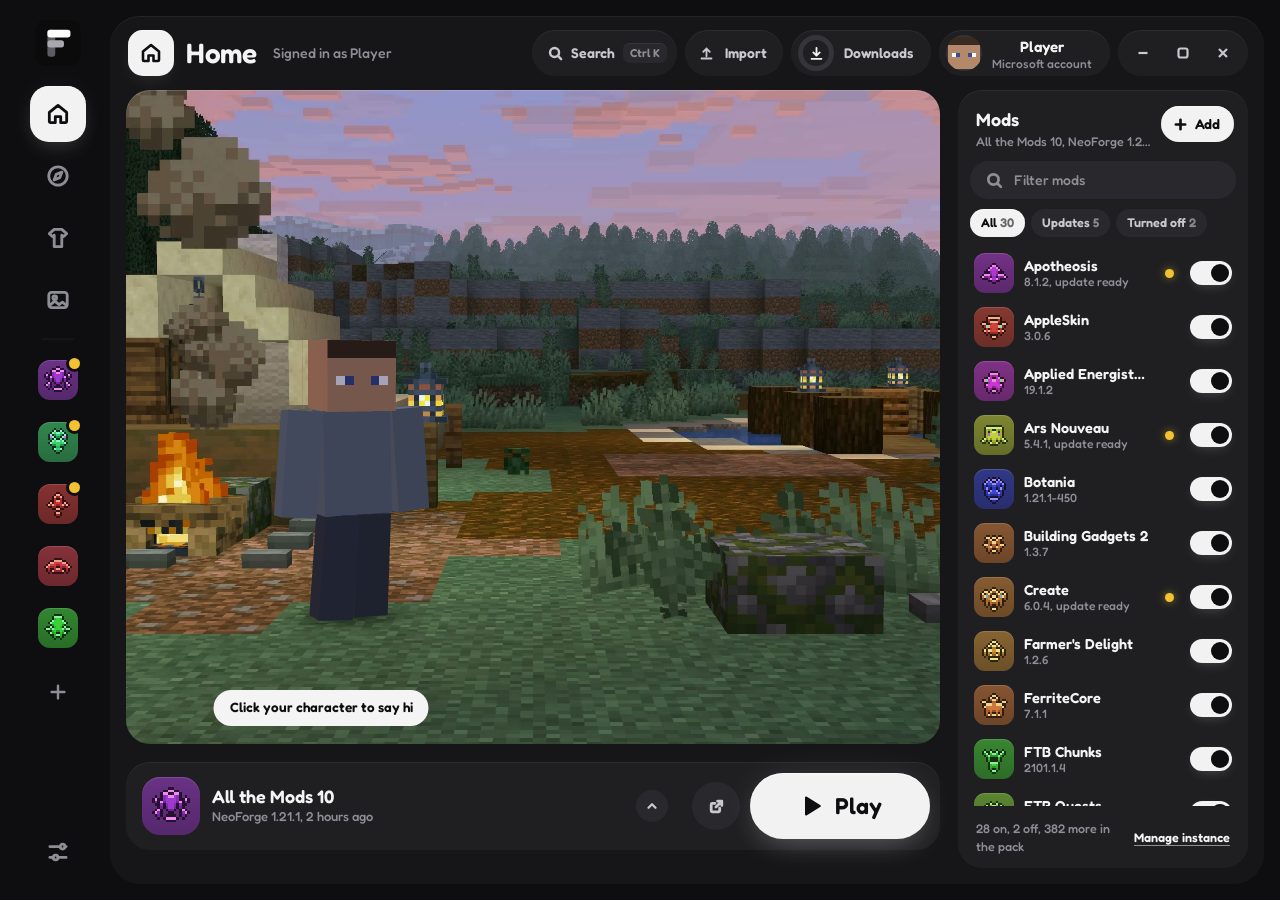
==== demo/index.html @ 52f656db "Five Launcher website Co-Authored-By: Claude Opus 5.5 <noreply@anthropic.com>" ====
<!doctype html>
<html lang="en">
  <head>
    <meta charset="UTF-8" />
    <meta name="viewport" content="width=device-width, initial-scale=1.0" />
    <meta name="color-scheme" content="dark light" />
    <title>Five Launcher</title>
    <script type="module" crossorigin src="./assets/index-BzkLYsOn.js"></script>
    <link rel="stylesheet" crossorigin href="./assets/index-BGK6ERuw.css">
  </head>
  <body data-tab="home">
    <div id="root"></div>
  </body>
</html>
---- demo/assets/index-BGK6ERuw.css ----
@font-face{font-family:Fredoka Variable;font-style:normal;font-display:swap;font-weight:300 700;font-stretch:75% 125%;src:url(./fredoka-hebrew-wdth-normal-bvCbeAMu.woff2)format("woff2-variations");unicode-range:U+307-308,U+590-5FF,U+200C-2010,U+20AA,U+25CC,U+FB1D-FB4F}@font-face{font-family:Fredoka Variable;font-style:normal;font-display:swap;font-weight:300 700;font-stretch:75% 125%;src:url(./fredoka-latin-ext-wdth-normal-DlxUVdql.woff2)format("woff2-variations");unicode-range:U+100-2BA,U+2BD-2C5,U+2C7-2CC,U+2CE-2D7,U+2DD-2FF,U+304,U+308,U+329,U+1D00-1DBF,U+1E00-1E9F,U+1EF2-1EFF,U+2020,U+20A0-20AB,U+20AD-20C0,U+2113,U+2C60-2C7F,U+A720-A7FF}@font-face{font-family:Fredoka Variable;font-style:normal;font-display:swap;font-weight:300 700;font-stretch:75% 125%;src:url(./fredoka-latin-wdth-normal-tvVNXCOf.woff2)format("woff2-variations");unicode-range:U+??,U+131,U+152-153,U+2BB-2BC,U+2C6,U+2DA,U+2DC,U+304,U+308,U+329,U+2000-206F,U+20AC,U+2122,U+2191,U+2193,U+2212,U+2215,U+FEFF,U+FFFD}:root{--bg:#e6eaf5;--surface:#fff;--surface-2:#eff2fa;--surface-3:#e2e7f4;--ink:#1d1a3b;--ink-2:#4d4970;--ink-3:#827fa3;--line:#dce1ef;--lip:#c9d0e6;--on-ink:#fff;--go:#2dbe4e;--go-lip:#1e8e39;--go-hi:#3dd05f;--c-mod:#3d6bff;--c-mod-lip:#2547c4;--c-pack:#8b4cf6;--c-pack-lip:#6229c9;--c-rp:#ff8a1c;--c-rp-lip:#c96400;--c-sh:#ff4f8b;--c-sh-lip:#c92a63;--c-disc:#ffc21a;--c-disc-lip:#d29a00;--c-skin:#12b5a0;--c-skin-lip:#0b8676;--c-shot:#16a9e6;--c-shot-lip:#0b7dae;--c-set:#5b5f82;--c-set-lip:#3e4163;--coral:#ff5a4e;--sun:#ffd84d;--danger:#e5383b;--warn:#b57a00;--accent:var(--go);--modrinth:#12a150;--curse:#e8572a;--tile-l:87%;--tile-s:85%;--spring:cubic-bezier(.34,1.9,.5,1);--quick:.22s;--r-xl:32px;--r-l:26px;--r-m:18px;--r-s:12px;--rail:84px;--gut:16px;--body:var(--bg)}:root[data-theme=dusk]{--bg:#15162b;--surface:#232542;--surface-2:#2d3053;--surface-3:#363a62;--ink:#f4f3ff;--ink-2:#c5c3e3;--ink-3:#8f8db5;--line:#353961;--lip:#0c0d1e;--on-ink:#15162b;--go:#34c957;--go-lip:#178a35;--c-mod:#5b83ff;--c-pack:#9d66ff;--c-rp:#ff9935;--c-sh:#f69;--c-disc:#ffc93a;--c-skin:#1dc4ae;--c-shot:#2bb5ee;--c-set:#7277a3;--c-set-lip:#33365a;--sun:#ffd84d;--warn:#ffc93a;--modrinth:#3ddc84;--curse:#ff8a5c;--tile-l:30%;--tile-s:55%}*{box-sizing:border-box}html,body{height:100%;margin:0}body{background:var(--bg);color:var(--ink);-webkit-font-smoothing:antialiased;font-variation-settings:"wdth" 100;font:500 14.5px/1.45 Fredoka Variable,Fredoka,system-ui,sans-serif;overflow:hidden}button,select,input{font:inherit;color:inherit}button{cursor:pointer;background:0 0;border:0;padding:0}:focus-visible{outline:3px solid var(--c-mod);outline-offset:3px}img.px,canvas.px{image-rendering:pixelated}svg{stroke-width:2.6px}[data-nav=home],#v-home{--tc:var(--go);--tcl:var(--go-lip);--on-tc:#fff}[data-nav=discover],#v-discover{--tc:var(--c-disc);--tcl:var(--c-disc-lip);--on-tc:#1d1a3b}[data-nav=mods],#v-mods,.t-mod{--tc:var(--c-mod);--tcl:var(--c-mod-lip);--on-tc:#fff}[data-nav=modpacks],#v-modpacks,.t-modpack{--tc:var(--c-pack);--tcl:var(--c-pack-lip);--on-tc:#fff}[data-nav=resourcepacks],#v-resourcepacks,.t-resourcepack{--tc:var(--c-rp);--tcl:var(--c-rp-lip);--on-tc:#fff}.t-shader{--tc:var(--c-sh);--tcl:var(--c-sh-lip);--on-tc:#fff}[data-nav=skins],#v-skins{--tc:var(--c-skin);--tcl:var(--c-skin-lip);--on-tc:#fff}[data-nav=screenshots],#v-screenshots{--tc:var(--c-shot);--tcl:var(--c-shot-lip);--on-tc:#fff}[data-nav=settings],#v-settings{--tc:var(--c-set);--tcl:var(--c-set-lip);--on-tc:#fff}#world{background:#8fc6ee;width:100vw;height:100vh;display:block;position:fixed;inset:0}body:not([data-tab=home]) #world{visibility:hidden}#veil{display:none}.ui{pointer-events:none;position:fixed;inset:0}.ui>*{pointer-events:auto}.rail{left:var(--gut);top:var(--gut);bottom:calc(var(--gut) + 5px);width:var(--rail);z-index:5;border-radius:34px;flex-direction:column;align-items:center;gap:8px;padding:16px 0;display:flex;position:fixed}.logo{background:var(--surface-2);border-radius:16px;width:46px;height:46px;margin:0 0 12px;padding:6px}.nav{width:58px;height:58px;color:var(--tcl);transition:transform var(--quick) var(--spring),background .15s,color .15s,box-shadow .15s;border-radius:22px;place-items:center;display:grid;position:relative}.nav svg{stroke-width:2.6px;width:26px;height:26px}.nav:hover{background:color-mix(in srgb,var(--tc) 18%,var(--surface));color:var(--tcl);transform:translateY(-3px)scale(1.04)}.nav[aria-current=page]:hover{transform:translateY(-2px)}.nav .tip{transform-origin:0;white-space:nowrap;background:var(--ink);color:var(--on-ink);opacity:0;pointer-events:none;transition:transform var(--quick) var(--spring),opacity .12s;border-radius:999px;padding:7px 14px;font-size:14px;font-weight:600;position:absolute;top:50%;left:70px;transform:translate(-8px,-50%)scale(.9)}.nav:hover .tip,.nav:focus-visible .tip{opacity:1;transform:translateY(-50%)scale(1)}.rail .spacer{flex:1}.nav .dot{background:var(--coral);border:3px solid var(--surface);border-radius:50%;width:13px;height:13px;position:absolute;top:7px;right:7px}.nav[aria-current=page] .dot{border-color:var(--tc)}.top{top:var(--gut);right:var(--gut);z-index:6;align-items:center;gap:10px;display:flex;position:fixed}.pill{height:50px;transition:transform var(--quick) var(--spring);border-radius:999px;align-items:center;gap:10px;padding:0 18px 0 7px;display:flex}button.pill:hover{transform:translateY(-2px)}.acct canvas{background:var(--surface-3);border-radius:50%;width:36px;height:36px}.acct b{font-size:15px;font-weight:600}.acct small{color:var(--ink-3);font-size:12px;font-weight:500;line-height:1.1;display:block}.ring{background:conic-gradient(var(--go) calc(var(--p,0)*1turn),var(--surface-3) 0);border-radius:50%;place-items:center;width:36px;height:36px;display:grid;position:relative}.ring:before{content:"";background:var(--surface);border-radius:50%;position:absolute;inset:5px}.ring svg{width:17px;height:17px;color:var(--go-lip);position:relative}:root[data-theme=dusk] .ring svg{color:var(--go)}.dlbtn .lbl{color:var(--ink-2);white-space:nowrap;text-overflow:ellipsis;max-width:240px;font-size:14px;font-weight:600;overflow:hidden}.dlbtn.busy .ring svg{color:#fff;animation:bob .7s var(--spring) infinite alternate}@keyframes bob{to{transform:translateY(3px)}}.winctl{gap:4px;padding:0 7px}.winctl button{width:36px;height:36px;color:var(--ink-2);transition:transform var(--quick) var(--spring),background .15s;border-radius:50%;place-items:center;display:grid}.winctl button:last-child:hover{background:var(--coral);color:#fff}.winctl svg{stroke-width:2.2px;width:14px;height:14px}.pop{top:80px;right:var(--gut);border-radius:var(--r-l);z-index:20;background:var(--surface);width:380px;box-shadow:var(--hl);border:2px solid var(--line);padding:16px;display:none;position:fixed}.pop.open{animation:popin .26s var(--spring);display:block}@keyframes popin{0%{opacity:0;transform:translateY(-8px)scale(.96)}}.pop h4{margin:0 6px 10px;font-size:17px;font-weight:600}.dlrow{border-radius:16px;grid-template-columns:44px 1fr auto;align-items:center;gap:10px;padding:9px 6px;display:grid}.dlrow .tile{width:44px;height:44px}.dlrow .bar{background:var(--surface-3);border-radius:99px;grid-column:2/4;height:8px;overflow:hidden}.dlrow .bar i{height:100%;width:calc(var(--p)*100%);background:var(--go);border-radius:99px;display:block}.dlrow .n{font-size:14.5px;font-weight:600}.dlrow .s{color:var(--ink-3);font-size:12.5px}.empty{text-align:center;color:var(--ink-3);padding:24px 10px;font-size:14px}.view{pointer-events:none;display:none;position:fixed;inset:0}.view.on{display:block}.view>*{pointer-events:auto}.homecol{top:calc(var(--gut) + 78px);flex-direction:column;gap:10px;width:306px;display:flex;position:absolute}.homecol.l{left:calc(var(--gut) + var(--rail) + 18px)}.homecol.r{right:var(--gut);width:320px}.colhead{color:var(--ink);justify-content:space-between;align-items:center;font-size:18px;font-weight:600;display:flex}.colhead a{color:var(--go-lip);cursor:pointer;background:color-mix(in srgb,var(--go) 16%,var(--surface));transition:transform var(--quick) var(--spring);border-radius:999px;padding:5px 12px;font-size:13px;font-weight:600}:root[data-theme=dusk] .colhead a{color:var(--go)}.colhead a:hover{transform:translateY(-2px)}.panel .colhead{margin:0 10px 10px}.recent{text-align:left;width:100%;transition:background .15s,transform var(--quick) var(--spring);border-radius:20px;grid-template-columns:48px 1fr 40px;align-items:center;gap:12px;padding:8px;display:grid}.recent:hover{background:var(--surface-2);transform:translate(3px)}.recent:active{transform:scale(.98)}.recent .t{white-space:nowrap;text-overflow:ellipsis;font-size:15px;font-weight:600;line-height:1.2;overflow:hidden}.recent .m{color:var(--ink-3);white-space:nowrap;text-overflow:ellipsis;font-size:12.5px;font-weight:500;display:block;overflow:hidden}.recent .go{background:var(--surface-2);width:40px;height:40px;color:var(--go-lip);transition:transform var(--quick) var(--spring),background .15s,color .15s;border-radius:50%;place-items:center;display:grid}:root[data-theme=dusk] .recent .go{color:var(--go)}.recent:hover .go{background:var(--go);color:#fff;transform:scale(1.12)}:root .recent:hover .go,:root .recent.cur .go{color:#fff}.recent .go svg{width:15px;height:15px;margin-left:2px}.recent.cur{background:color-mix(in srgb,var(--go) 14%,var(--surface))}.recent.cur .go{background:var(--go);color:#fff;box-shadow:var(--hl)}.tile{background:hsl(var(--h,200) var(--tile-s) var(--tile-l));border-radius:16px;flex:none;place-items:center;width:48px;height:48px;display:grid;overflow:hidden}.tile img{width:64%;height:64%}.news{cursor:pointer;text-align:left;width:100%;transition:background .15s,transform var(--quick) var(--spring);border-radius:22px;padding:8px;display:block;overflow:hidden}.news canvas{border-radius:16px;width:100%;height:92px;display:block}.news .b{padding:8px 6px 2px}.news .k{color:var(--ink-3);align-items:center;gap:6px;font-size:12px;font-weight:600;display:flex}.news .k:before{content:"";background:var(--nk,var(--go));border-radius:50%;width:10px;height:10px}.news .t{margin:3px 0;font-size:15.5px;font-weight:600;line-height:1.25}.news .d{color:var(--ink-2);font-size:13px;line-height:1.4}.playbar{left:50%;bottom:calc(var(--gut) + 5px);width:min(800px,calc(100vw - 2*var(--rail) - 120px));border-radius:999px;align-items:center;gap:14px;height:96px;padding:12px 12px 12px 14px;display:flex;position:absolute;transform:translate(-50%)}.picker{text-align:left;min-width:0;transition:background .15s,transform var(--quick) var(--spring);border-radius:999px;flex:1;align-items:center;gap:12px;padding:6px 16px 6px 6px;display:flex}.picker:active{transform:scale(.98)}.picker .t{white-space:nowrap;text-overflow:ellipsis;font-size:18px;font-weight:600;line-height:1.2;overflow:hidden}.picker .m{color:var(--ink-3);white-space:nowrap;text-overflow:ellipsis;font-size:13px;font-weight:500;overflow:hidden}.picker .chev{color:var(--ink-2);background:var(--surface-2);border-radius:50%;flex:none;place-items:center;width:32px;height:32px;margin-left:auto;display:grid}.picker .chev svg{width:14px;height:14px}.picker[aria-expanded=true] .chev{background:var(--ink);color:var(--on-ink)}.vsep{background:var(--line);border-radius:2px;width:3px;height:44px}.stat{min-width:78px;padding:0 6px}.stat b{font-size:20px;font-weight:600;line-height:1.1;display:block}.stat span{color:var(--ink-3);font-size:12.5px;font-weight:500}.play{background:var(--go);color:#fff;min-width:210px;height:72px;box-shadow:var(--hl);transition:transform var(--quick) var(--spring),box-shadow .1s,background .15s;border-radius:999px;justify-content:center;align-items:center;gap:12px;margin-bottom:6px;padding:0 30px;font-size:24px;font-weight:600;display:flex}.play svg{width:24px;height:24px}.play.launching{background:var(--sun);color:#1d1a3b;box-shadow:var(--hl);font-size:18px}.play.launching svg{animation:1s linear infinite spinp}@keyframes spinp{to{transform:rotate(360deg)}}.ipop{border-radius:var(--r-l);background:var(--surface);width:min(540px,90vw);box-shadow:var(--hl);border:2px solid var(--line);max-height:60vh;padding:10px;display:none;position:absolute;bottom:130px;left:50%;overflow:auto;transform:translate(-50%)}.ipop.open{animation:popup .26s var(--spring);display:block}@keyframes popup{0%{opacity:0;transform:translateY(10px)scale(.97)}}.hint{color:var(--on-ink);pointer-events:none;padding:8px 16px;font-size:13.5px;font-weight:600;position:absolute;bottom:134px;left:50%;transform:translate(-50%);background:var(--ink)!important;box-shadow:none!important;border-radius:999px!important}.hint:after{content:"";background:var(--ink);border-radius:2px;width:12px;height:12px;position:absolute;bottom:-6px;left:50%;transform:translate(-50%)rotate(45deg)}.sheet{left:calc(var(--gut) + var(--rail) + 18px);top:calc(var(--gut) + 74px);right:var(--gut);flex-direction:column;display:flex;position:absolute;bottom:0;overflow:hidden;box-shadow:none!important;background:0 0!important}.pagehead{left:calc(var(--gut) + var(--rail) + 20px);top:var(--gut);align-items:center;gap:14px;height:52px;display:flex;position:absolute}.pagehead .pic{background:var(--tc);width:52px;height:52px;color:var(--on-tc);box-shadow:var(--hl);animation:wob .5s var(--spring);border-radius:18px;place-items:center;display:grid}.pagehead .pic svg{stroke-width:2.6px;width:28px;height:28px}@keyframes wob{0%{transform:scale(.6)rotate(-12deg)}}.pagehead h1{letter-spacing:-.01em;margin:0;font-size:34px;font-weight:600;line-height:1}.pagehead .sub{color:var(--ink-2);background:var(--surface);border-radius:999px;padding:6px 14px;font-size:14px;font-weight:500}.sheet-top{background:var(--surface);border-radius:var(--r-l);box-shadow:var(--hl);flex-direction:column;gap:12px;margin-bottom:4px;padding:14px 16px;display:flex}.row{flex-wrap:wrap;align-items:center;gap:10px;display:flex}.search{background:var(--surface-2);border:3px solid #0000;border-radius:999px;flex:1;align-items:center;gap:9px;min-width:220px;max-width:440px;height:46px;padding:0 16px;transition:border-color .15s;display:flex}.search:focus-within{border-color:var(--tc)}.search svg{width:17px;height:17px;color:var(--ink-3);stroke-width:2.6px}.search input{background:0 0;border:0;outline:none;flex:1;font-size:15px;font-weight:500}.search input::placeholder{color:var(--ink-3)}.seg{background:var(--surface-2);border-radius:999px;gap:3px;padding:4px;display:inline-flex}.seg button{height:38px;color:var(--ink-2);white-space:nowrap;transition:transform var(--quick) var(--spring),background .15s,color .15s;border-radius:999px;padding:0 16px;font-size:14px;font-weight:600}.seg button:hover{color:var(--ink);transform:translateY(-1px)}.seg button:active{transform:scale(.94)}.seg button[aria-pressed=true]{background:var(--tc,var(--ink));color:var(--on-tc,#fff);box-shadow:var(--hl)}#dType button[data-v=all][aria-pressed=true],#themeSeg button[aria-pressed=true],#loaderSeg button[aria-pressed=true]{background:var(--ink);color:var(--on-ink);box-shadow:none}#dType button[data-v=mod]{--tc:var(--c-mod);--tcl:var(--c-mod-lip);--on-tc:#fff}#dType button[data-v=modpack]{--tc:var(--c-pack);--tcl:var(--c-pack-lip);--on-tc:#fff}#dType button[data-v=resourcepack]{--tc:var(--c-rp);--tcl:var(--c-rp-lip);--on-tc:#fff}#dType button[data-v=shader]{--tc:var(--c-sh);--tcl:var(--c-sh-lip);--on-tc:#fff}#dType button[data-v]:not([data-v=all]):before{content:"";background:var(--tc);vertical-align:0;border-radius:50%;width:10px;height:10px;margin-right:7px;display:inline-block}#dType button[aria-pressed=true]:before{background:currentColor!important}.sel{background:var(--surface-2);height:38px;transition:transform var(--quick) var(--spring);border-radius:999px;align-items:center;display:inline-flex;position:relative}.sel:hover{transform:translateY(-1px)}.sel span{color:var(--ink-3);padding-left:14px;font-size:12.5px;font-weight:500}.sel select{appearance:none;cursor:pointer;background:0 0;border:0;outline:none;height:100%;padding:0 32px 0 6px;font-size:14px;font-weight:600}.sel:after{content:"";border-right:2.5px solid var(--ink-2);border-bottom:2.5px solid var(--ink-2);pointer-events:none;width:6px;height:6px;position:absolute;top:13px;right:14px;transform:rotate(45deg)}.count{color:var(--ink-3);margin-left:auto;font-size:13px;font-weight:500}.scroll{scrollbar-width:thin;scrollbar-color:var(--lip) transparent;flex:1;padding:20px 4px 28px;overflow:auto}.sec{align-items:baseline;gap:10px;margin:6px 4px 14px;font-size:20px;font-weight:600;display:flex}.sec small{color:var(--ink-3);font-size:13.5px;font-weight:500}.grid{grid-template-columns:repeat(auto-fill,minmax(280px,1fr));gap:16px 14px;display:grid}.card{border-radius:var(--r-l);background:var(--surface);box-shadow:var(--hl);transition:transform var(--quick) var(--spring),box-shadow .15s;flex-direction:column;gap:11px;padding:16px;display:flex;position:relative}.card:hover{box-shadow:var(--hl);transform:translateY(-4px)}.card .hd{align-items:center;gap:12px;display:flex}.card .tile{border-radius:19px;width:58px;height:58px}.card .nm{font-size:17px;font-weight:600;line-height:1.2}.card .au{color:var(--ink-3);font-size:12.5px;font-weight:500}.card .ds{color:var(--ink-2);-webkit-line-clamp:2;-webkit-box-orient:vertical;min-height:39px;font-size:13.5px;line-height:1.45;display:-webkit-box;overflow:hidden}.tchip{background:var(--tc);color:var(--on-tc);white-space:nowrap;border-radius:999px;align-self:flex-start;margin-left:auto;padding:4px 10px;font-size:12px;font-weight:600}.tags{flex-wrap:wrap;gap:6px;display:flex}.tag{background:var(--surface-2);color:var(--ink-2);border-radius:999px;padding:3px 10px;font-size:12px;font-weight:500}.tag.src-m,.tag.src-c{align-items:center;gap:5px;display:inline-flex}.tag.src-m:before,.tag.src-c:before{content:"";background:var(--modrinth);border-radius:50%;width:8px;height:8px}.tag.src-c:before{background:var(--curse)}.card .ft{align-items:center;gap:10px;margin-top:auto;display:flex}.card .meta{color:var(--ink-3);gap:12px;font-size:12.5px;font-weight:500;display:flex}.meta i{align-items:center;gap:4px;font-style:normal;display:inline-flex}.meta svg{width:13px;height:13px}.ibtn{--tc0:var(--tc,var(--go));background:var(--tc,var(--go));min-width:108px;height:40px;color:var(--on-tc,#fff);box-shadow:var(--hl);transition:transform var(--quick) var(--spring),box-shadow .1s,background .15s;border-radius:999px;justify-content:center;align-items:center;gap:7px;margin-bottom:4px;margin-left:auto;padding:0 18px;font-size:14.5px;font-weight:600;display:inline-flex;position:relative;overflow:hidden}.ibtn svg{stroke-width:2.8px;width:15px;height:15px}.ibtn:hover{box-shadow:var(--hl);transform:translateY(-2px)scale(1.04)}.ibtn.busy{background:var(--surface-3);color:var(--ink);box-shadow:var(--hl)}.ibtn.busy:before{content:"";width:calc(var(--p,0)*100%);background:var(--tc,var(--go));transition:width .1s linear;position:absolute;top:0;bottom:0;left:0}.ibtn.busy span{font-variant-numeric:tabular-nums;position:relative}.ibtn.done{background:color-mix(in srgb,var(--tc,var(--go)) 15%,var(--surface));color:var(--tcl,var(--go-lip));box-shadow:none;cursor:default;animation:donepop .4s var(--spring);transform:none!important}:root[data-theme=dusk] .ibtn.done{color:var(--tc,var(--go))}@keyframes donepop{0%{transform:scale(.85)}60%{transform:scale(1.08)}to{transform:scale(1)}}.ibtn.ghost{background:var(--surface-2);color:var(--ink);box-shadow:var(--hl)}.ibtn.ghost:hover{background:var(--surface-3);box-shadow:var(--hl)}.featured{grid-template-columns:repeat(3,1fr);gap:16px;margin-bottom:28px;display:grid}.feat{border-radius:var(--r-xl);background:var(--tc);color:var(--on-tc);text-align:left;box-shadow:var(--hl);transition:transform var(--quick) var(--spring),box-shadow .15s;flex-direction:column;padding:10px 10px 16px;display:flex;position:relative;overflow:hidden}.feat:hover{box-shadow:var(--hl);transform:translateY(-4px)rotate(-.4deg)}.feat canvas{border-radius:22px;width:100%;height:124px;margin-bottom:12px;display:block}.feat>:not(canvas){z-index:1;margin-left:8px;margin-right:8px;position:relative}.feat .rank{background:var(--surface);color:var(--ink);border-radius:999px;margin:0;padding:5px 12px;font-size:12.5px;font-weight:600;position:absolute;top:20px;left:20px}.feat .nm{font-size:22px;font-weight:600;line-height:1.15}.feat .ds{opacity:.92;-webkit-line-clamp:2;-webkit-box-orient:vertical;margin-top:3px;font-size:13.5px;display:-webkit-box;overflow:hidden}.feat .ft{align-items:center;gap:10px;margin-top:12px;display:flex}:root .feat .ibtn.done{color:var(--on-tc);background:0 0;box-shadow:inset 0 0 0 2.5px}.feat .meta{opacity:.92;gap:12px;font-size:12.5px;font-weight:500;display:flex}.list{flex-direction:column;gap:10px;display:flex}.lrow{background:var(--surface);box-shadow:var(--hl);transition:transform var(--quick) var(--spring);border-radius:24px;grid-template-columns:48px minmax(0,1.6fr) minmax(0,1fr) 130px 160px 60px;align-items:center;gap:14px;padding:10px 16px 10px 10px;display:grid}.lrow:hover{transform:translate(4px)}.lrow .nm{font-size:15.5px;font-weight:600}.lrow .au{color:var(--ink-3);font-size:12.5px;font-weight:500}.lrow .v{color:var(--ink-2);font-size:13px;font-weight:600}.lrow .ibtn{min-width:0;height:36px;padding:0 16px;font-size:13.5px}.lrow.off .nm,.lrow.off .tile{opacity:.45}.upd{color:#1d1a3b;background:var(--sun);border-radius:999px;justify-self:start;padding:4px 11px;font-size:12px;font-weight:600}.sw{background:var(--surface-3);border-radius:999px;justify-self:end;width:56px;height:32px;transition:background .15s;position:relative}.sw:after{content:"";width:24px;height:24px;box-shadow:var(--hl);transition:transform .3s var(--spring),width .15s;background:#fff;border-radius:50%;position:absolute;top:4px;left:4px}.sw:active:after{width:30px}.sw[aria-checked=true]{background:var(--tc,var(--go))}.sw[aria-checked=true]:after{transform:translate(24px)}.sw[aria-checked=true]:active:after{transform:translate(18px)}.instgrid{grid-template-columns:repeat(auto-fill,minmax(260px,1fr));gap:16px 14px;margin-bottom:30px;display:grid}.inst{border-radius:var(--r-l);background:var(--surface);box-shadow:var(--hl);text-align:left;transition:transform var(--quick) var(--spring),box-shadow .15s;flex-direction:column;padding:8px;display:flex;overflow:hidden}.inst:hover{box-shadow:var(--hl);transform:translateY(-4px)}.inst canvas{border-radius:19px;width:100%;height:96px;display:block}.inst .b{align-items:center;gap:10px;padding:10px 6px 4px;display:flex}.inst .nm{font-size:15.5px;font-weight:600}.inst .au{color:var(--ink-3);font-size:12.5px;font-weight:500}.inst .ibtn{--tc:var(--go);--tcl:var(--go-lip);--on-tc:#fff;border-radius:50%;width:44px;min-width:0;height:44px;padding:0}.inst .ibtn svg{width:16px;height:16px;margin-left:2px}.inst.new{animation:pop .6s var(--spring)}@keyframes pop{0%{opacity:0;transform:scale(.8)}to{opacity:1;transform:none}}.skinwrap{left:calc(var(--gut) + var(--rail) + 18px);top:calc(var(--gut) + 74px);right:var(--gut);bottom:calc(var(--gut) + 5px);grid-template-columns:minmax(380px,1fr) minmax(420px,1.25fr);gap:16px;display:grid;position:absolute}.stage{border-radius:var(--r-xl);color:#fff;position:relative;overflow:hidden;background:var(--c-skin)!important;box-shadow:var(--hl)!important}.stage:before{content:"";aspect-ratio:1;background:color-mix(in srgb,#fff 18%,var(--c-skin));border-radius:50%;width:78%;position:absolute;bottom:18%;left:50%;transform:translate(-50%,40%)}.stage canvas{cursor:grab;z-index:1;width:100%;height:100%;position:absolute;inset:0}.stage canvas:active{cursor:grabbing}.stage .cap{z-index:2;background:var(--surface);color:var(--ink);border-radius:999px;align-items:center;gap:12px;padding:10px 10px 10px 18px;display:flex;position:absolute;bottom:14px;left:14px;right:14px}.stage .cap .nm{font-size:20px;font-weight:600}.stage .cap .au{color:var(--ink-3);font-size:12.5px;font-weight:500}.stage .cap .ibtn{margin-bottom:4px}.stage .help{z-index:2;background:var(--c-skin-lip);border-radius:999px;padding:6px 13px;font-size:13px;font-weight:600;position:absolute;top:18px;left:20px}.lib{border-radius:var(--r-xl);flex-direction:column;display:flex;overflow:hidden;box-shadow:none!important;background:0 0!important}.lib .scroll{padding:18px 4px}.skins{grid-template-columns:repeat(auto-fill,minmax(140px,1fr));gap:16px 12px;display:grid}.sk{background:var(--surface);box-shadow:var(--hl);text-align:left;transition:transform var(--quick) var(--spring),box-shadow .15s;border-radius:24px;padding:8px 8px 12px;position:relative}.sk:hover{box-shadow:var(--hl);transform:translateY(-4px)rotate(-1deg)}.sk:active{transform:translateY(3px)scale(.97)}.sk canvas{aspect-ratio:3/4;background:var(--surface-2);border-radius:18px;width:100%;display:block}.sk .nm{white-space:nowrap;text-overflow:ellipsis;margin:8px 4px 0;font-size:14.5px;font-weight:600;overflow:hidden}.sk .au{color:var(--ink-3);margin:0 4px;font-size:12px;font-weight:500}.sk .star{background:var(--sun);color:#1d1a3b;border-radius:999px;padding:3px 9px;font-size:11.5px;font-weight:600;position:absolute;top:14px;right:14px}.upload{border:3px dashed var(--lip);text-align:center;color:var(--ink-2);cursor:pointer;min-height:210px;transition:transform var(--quick) var(--spring),border-color .15s,color .15s;background:0 0;border-radius:24px;place-items:center;padding:14px;font-size:14.5px;font-weight:600;display:grid}.upload:hover{border-color:var(--c-skin);color:var(--c-skin);transform:translateY(-3px)}.upload svg{stroke-width:2.8px;width:30px;height:30px;margin-bottom:6px}.upload small{color:var(--ink-3);margin-top:2px;font-size:12px;font-weight:500;display:block}.shots{grid-template-columns:repeat(auto-fill,minmax(240px,1fr));gap:16px 12px;margin-bottom:28px;display:grid}.shot{aspect-ratio:16/9;background:var(--surface);box-shadow:var(--hl);transition:transform var(--quick) var(--spring),box-shadow .15s;border-radius:22px;padding:6px;position:relative;overflow:hidden}.shot canvas{border-radius:17px;width:100%;height:100%;display:block}.shot:hover{box-shadow:var(--hl);transform:translateY(-4px)rotate(.6deg)}.shot:active{transform:scale(.97)}.shot .tm{color:var(--ink);background:var(--surface);border-radius:999px;padding:3px 10px;font-size:12px;font-weight:600;position:absolute;bottom:14px;left:14px}.lightbox{z-index:40;background:var(--ink);justify-content:center;align-items:center;display:none;position:fixed;inset:0}:root[data-theme=dusk] .lightbox{background:#0b0c1c}.lightbox.open{display:flex}.lightbox.open .lbx{animation:popin .3s var(--spring)}.lbx{border-radius:var(--r-xl);width:min(1100px,86vw);padding:12px;background:var(--surface)!important;box-shadow:var(--hl)!important}.lbx canvas{aspect-ratio:16/9;border-radius:22px;width:100%;display:block}.lbx .bar{align-items:center;gap:10px;padding:14px 8px 4px;display:flex}.lbx .nm{font-size:16px;font-weight:600}.lbx .au{color:var(--ink-3);font-size:13px;font-weight:500}.lbx .acts{gap:8px;margin-left:auto;display:flex}.lbx .acts .ibtn{min-width:0}.lbnav{width:56px;height:56px;color:var(--ink);transition:transform var(--quick) var(--spring);border-radius:50%;place-items:center;display:grid;position:absolute;top:50%;transform:translateY(-50%)}.lbnav:hover{transform:translateY(-50%)scale(1.12)}.lbnav:active{transform:translateY(-50%)scale(.92)}.lbnav svg{width:20px;height:20px}.lbnav.p{left:24px}.lbnav.n{right:24px}.setgrid{grid-template-columns:repeat(2,minmax(0,1fr));gap:18px 16px;max-width:1160px;display:grid}.box{border-radius:var(--r-l);background:var(--surface);box-shadow:var(--hl);padding:20px 22px}.box h3{align-items:center;gap:10px;margin:0 0 4px;font-size:19px;font-weight:600;display:flex}.box h3:before{content:"";background:var(--bx,var(--c-set));border-radius:5px;width:14px;height:14px}.box:first-child{--bx:var(--c-mod)}.box:nth-child(2){--bx:var(--coral)}.box:nth-child(3){--bx:var(--go)}.box:nth-child(4){--bx:var(--c-pack)}.box p.d{color:var(--ink-2);margin:0 0 14px;font-size:13.5px}.field{border-top:2px solid var(--surface-2);align-items:center;gap:12px;padding:11px 0;display:flex}.field:first-of-type{border-top:0}.field label{min-width:136px;font-size:14.5px;font-weight:600}.field .h{color:var(--ink-3);font-size:13px;font-weight:500}.field .grow{flex:1;min-width:0}.field .ibtn,.box .row .ibtn{margin-bottom:4px}.path{background:var(--surface-2);min-width:0;height:40px;color:var(--ink-2);white-space:nowrap;text-overflow:ellipsis;border-radius:999px;flex:1;align-items:center;padding:0 16px;font-size:13px;font-weight:500;display:flex;overflow:hidden}.range{flex:1;align-items:center;gap:12px;display:flex}input[type=range]{appearance:none;background:linear-gradient(90deg,var(--coral) var(--v,50%),var(--surface-3) 0);outline-offset:6px;border-radius:999px;flex:1;height:14px}input[type=range]::-webkit-slider-thumb{-webkit-appearance:none;border:5px solid var(--coral);width:30px;height:30px;box-shadow:var(--hl);cursor:pointer;transition:transform var(--quick) var(--spring);background:#fff;border-radius:50%}input[type=range]::-webkit-slider-thumb:hover{transform:scale(1.15)}input[type=range]:active::-webkit-slider-thumb{transform:scale(.92)}.rv{text-align:right;min-width:70px;font-size:18px;font-weight:600}.acctcard{background:var(--surface-2);border-radius:999px;align-items:center;gap:14px;margin-bottom:14px;padding:10px 14px 10px 10px;display:flex}.acctcard canvas{background:var(--surface-3);border-radius:50%;width:48px;height:48px}.acctcard .nm{font-size:16px;font-weight:600}.acctcard .au{color:var(--ink-3);font-size:12.5px;font-weight:500}.badge{color:#fff;background:var(--go);border-radius:999px;padding:4px 12px;font-size:12px;font-weight:600}.warnnote{color:var(--warn);font-size:12.5px;font-weight:600}.toast{z-index:60;transition:transform .38s var(--spring);pointer-events:none;color:var(--on-ink);border-radius:999px;align-items:center;gap:10px;padding:13px 22px;font-size:15px;font-weight:600;display:flex;position:fixed;top:22px;left:50%;transform:translate(-50%,-80px);background:var(--ink)!important;box-shadow:var(--hl)!important}.toast:before{content:"";background:var(--go);border-radius:50%;flex:none;width:12px;height:12px}.toast.on{transform:translate(-50%)}.sr{clip:rect(0 0 0 0);width:1px;height:1px;position:absolute;overflow:hidden}@media (height<=780px){.news canvas{height:64px}.news .d,.homecol .news:nth-of-type(n+4),.recent:nth-of-type(n+5){display:none}.feat canvas{height:84px}.playbar{height:86px}.play{height:62px;font-size:21px}}@media (width<=1320px){.homecol{width:276px}.homecol.r{width:280px}.lrow{grid-template-columns:48px minmax(0,1.6fr) minmax(0,1fr) 116px 140px 60px}.stat{min-width:64px}}@media (width<=900px){.homecol,.acct>span,.dlbtn .lbl,.pagehead .sub,.winctl{display:none}.skinwrap,.setgrid,.featured{grid-template-columns:1fr}.lrow{grid-template-columns:48px 1fr 60px}.lrow>:nth-child(3),.lrow>:nth-child(4),.lrow>:nth-child(5){display:none}}:root{--spring:cubic-bezier(.3,1.18,.45,1);--quick:.2s;--panel-l:calc(var(--gut) + var(--rail) + 10px);--hl:inset 0 1px 0 #ffffff0f;--hl-c:inset 0 1px 0 #ffffff47;--float:0 24px 60px -18px #0607148c}:root[data-theme=dusk]{--bg:#15162b;--t1:#1c1e38;--surface:#252846;--surface-2:#2f3356;--surface-3:#3a3e66;--line:#2f3356;--ink-3:#8f8db8;--lb:#0c0d1d}:root[data-theme=day]{--bg:#d6dceb;--t1:#e5e9f3;--surface:#f2f4fa;--surface-2:#fff;--surface-3:#e2e6f0;--line:#e2e6f0;--hl:inset 0 1px 0 #fffffff2;--float:0 24px 60px -20px #282c5a59;--lb:#1d1a3b}body{background:var(--bg)}.app{left:var(--panel-l);top:var(--gut);right:var(--gut);bottom:var(--gut);background:var(--t1);box-shadow:var(--hl);border-radius:30px;position:fixed}.glass{background:var(--surface);box-shadow:var(--hl)}.rail{top:var(--gut);bottom:var(--gut);gap:6px;padding:4px 0;box-shadow:none!important;background:0 0!important}.logo{background:var(--t1);box-shadow:var(--hl);margin-bottom:14px}.nav{width:56px;height:56px;color:var(--ink-3);border-radius:19px}:root[data-theme=dusk] .nav:not([aria-current]){color:color-mix(in srgb,var(--tc) 78%,var(--ink-3))}:root[data-theme=day] .nav:not([aria-current]){color:var(--tcl)}.nav:hover{background:var(--t1);color:var(--tc);box-shadow:var(--hl);transform:none}.nav:active{transform:scale(.94)}.nav[aria-current=page]{background:var(--tc);color:var(--on-tc);box-shadow:var(--hl-c),0 10px 26px -8px color-mix(in srgb,var(--tc) 72%,transparent),0 0 34px -6px color-mix(in srgb,var(--tc) 34%,transparent)}.nav[aria-current=page]:hover{color:var(--on-tc);background:var(--tc);transform:none}.nav .dot{border-color:var(--bg)}.nav .tip{box-shadow:var(--float)}.top{top:calc(var(--gut) + 14px);right:calc(var(--gut) + 16px);gap:8px}.pill{height:46px}button.pill:hover{background:var(--surface-2);transform:none}button.pill:active{box-shadow:var(--hl);transform:scale(.98)}.ring:before{background:inherit;background:var(--surface)}button.pill:hover .ring:before{background:var(--surface-2)}.winctl button:hover{background:var(--surface-2);transform:none}.pop{background:var(--surface-2);box-shadow:var(--hl),var(--float);top:74px;right:calc(var(--gut) + 16px);border:0}.dlrow .bar{background:var(--surface-3)}.pagehead{left:calc(var(--panel-l) + 18px);top:calc(var(--gut) + 14px);gap:12px;height:46px}.pagehead .pic{width:46px;height:46px;box-shadow:var(--hl-c),0 8px 22px -8px color-mix(in srgb,var(--tc) 68%,transparent);border-radius:15px;animation:none}.pagehead .pic svg{width:24px;height:24px}.pagehead h1{font-size:28px}.pagehead .sub{color:var(--ink-3);background:0 0;padding:0 0 0 4px}.sheet,.skinwrap,.homegrid{left:calc(var(--panel-l) + 16px);top:calc(var(--gut) + 74px);right:calc(var(--gut) + 16px);bottom:calc(var(--gut) + 16px)}.sheet{border-radius:0 0 22px 22px}.sheet-top{box-shadow:var(--hl);border-radius:22px;margin:0;padding:12px 14px}.scroll{scrollbar-color:var(--surface-2) transparent;padding:16px 2px 18px}.search{background:var(--surface-2);border:0;height:44px;transition:background .15s,box-shadow .2s}.search:focus-within{background:var(--surface-3);box-shadow:0 0 22px -6px color-mix(in srgb,var(--tc) 63%,transparent)}.seg{background:var(--surface-2)}.seg button:hover{background:var(--surface-3);transform:none}.seg button[aria-pressed=true]{box-shadow:var(--hl-c),0 6px 18px -6px color-mix(in srgb,var(--tc,var(--ink)) 68%,transparent)}#dType button[data-v=all][aria-pressed=true],#themeSeg button[aria-pressed=true],#loaderSeg button[aria-pressed=true],#frameSeg button[aria-pressed=true]{background:var(--ink);color:var(--on-ink);box-shadow:var(--hl)}.sel{background:var(--surface-2)}.sel:hover{background:var(--surface-3);transform:none}.sel select option{color:#1d1a3b;background:#fff}.card,.inst,.lrow,.shot,.box,.sk{box-shadow:var(--hl)}.card:hover,.inst:hover,.shot:hover,.sk:hover{background:color-mix(in srgb,var(--surface) 55%,var(--surface-2));box-shadow:var(--hl);transform:none}.lrow:hover{background:color-mix(in srgb,var(--surface) 55%,var(--surface-2));transform:none}.card:hover .tag,.inst:hover .tag{background:var(--surface-3)}.card{border-radius:22px;gap:10px}.tchip{box-shadow:var(--hl-c)}.ibtn{box-shadow:var(--hl-c);margin-bottom:0}.ibtn:hover{filter:brightness(1.07);box-shadow:var(--hl-c),0 8px 22px -8px color-mix(in srgb,var(--tc,var(--go)) 77%,transparent);transform:none}.ibtn:active{box-shadow:var(--hl-c);transform:scale(.97)}.ibtn.busy{background:var(--surface-3);box-shadow:var(--hl)}.ibtn.done{box-shadow:none;background:color-mix(in srgb,var(--tc,var(--go)) 16%,var(--surface))}.ibtn.ghost{background:var(--surface-2);box-shadow:var(--hl)}.ibtn.ghost:hover{background:var(--surface-3);box-shadow:var(--hl);filter:none}.field .ibtn,.box .row .ibtn,.stage .cap .ibtn{margin-bottom:0}.feat{background:color-mix(in srgb,var(--tc) 17%,var(--surface));color:var(--ink);box-shadow:var(--hl);border-radius:26px}.feat:hover{background:color-mix(in srgb,var(--tc) 24%,var(--surface));box-shadow:var(--hl),0 18px 40px -22px color-mix(in srgb,var(--tc) 72%,transparent);transform:none}.feat .rank{background:var(--tc);color:var(--on-tc);box-shadow:var(--hl-c)}.feat .ds{color:var(--ink-2);opacity:1}.feat .meta{color:var(--ink-3);opacity:1}.feat .ibtn{background:var(--tc);color:var(--on-tc);box-shadow:var(--hl-c)}:root .feat .ibtn.done{background:color-mix(in srgb,var(--tc) 22%,var(--surface));color:var(--tc);box-shadow:none}.lrow{border-radius:20px}.lrow.off{background:color-mix(in srgb,var(--surface) 45%,var(--t1));box-shadow:none}.sw{background:var(--surface-3)}.sw:after{box-shadow:none}.sw[aria-checked=true]{box-shadow:0 4px 14px -4px color-mix(in srgb,var(--tc,var(--go)) 72%,transparent)}.inst .ibtn{box-shadow:var(--hl-c),0 6px 18px -6px color-mix(in srgb,var(--go) 76%,transparent)}.stage{color:var(--ink);background:color-mix(in srgb,var(--c-skin) 14%,var(--surface))!important;box-shadow:var(--hl)!important}.stage .help{background:var(--surface-2);color:var(--ink-2);box-shadow:var(--hl)}.stage .cap{background:var(--surface-2);box-shadow:var(--hl)}.stage .cap .seg{background:var(--surface-3)}.sk[aria-pressed=true]{background:color-mix(in srgb,var(--c-skin) 22%,var(--surface));color:var(--ink);box-shadow:var(--hl),0 14px 30px -14px color-mix(in srgb,var(--c-skin) 81%,transparent)}.sk[aria-pressed=true] .au{color:var(--ink-2)}.sk:hover{transform:none}.upload{background:color-mix(in srgb,var(--surface) 50%,var(--t1));box-shadow:var(--hl);border:0}.upload:hover{background:color-mix(in srgb,var(--c-skin) 12%,var(--surface));color:var(--c-skin);transform:none}.shot:hover{transform:none}.shot .tm{background:var(--surface);box-shadow:var(--hl)}.lightbox,:root[data-theme=dusk] .lightbox{background:var(--lb)}.lbx{background:var(--surface)!important;box-shadow:var(--hl)!important}.lbnav{background:var(--surface);box-shadow:var(--hl)}.field{border-top:0;padding:9px 0}.box{border-radius:22px}input[type=range]::-webkit-slider-thumb{box-shadow:0 4px 16px -2px color-mix(in srgb,var(--coral) 63%,transparent)}.toast{box-shadow:var(--float)!important}.upd{box-shadow:var(--hl-c)}.hint{background:var(--ink)!important}.homegrid{grid-template-rows:minmax(0,1fr) auto auto;grid-template-columns:minmax(0,1fr) 336px;gap:14px;display:grid;position:absolute}.worldstage{background:var(--surface);border-radius:24px;grid-area:1/1;min-height:200px;position:relative;overflow:hidden}#world{visibility:visible;background:0 0;width:100%;height:100%;display:block;position:absolute;inset:0}.worldstage .scenebg{object-fit:cover;object-position:50% 50%;pointer-events:none;width:100%;height:100%;display:block;position:absolute;inset:0}#sceneVideo{opacity:0;transition:opacity .35s}#sceneVideo.on{opacity:1}.scenedev{z-index:3;gap:4px;display:flex;position:absolute;top:12px;left:12px}.scenedev[hidden]{display:none}.scenedev button{color:#fff;cursor:pointer;background:#111;border:0;border-radius:999px;padding:7px 11px;font:600 11.5px/1 inherit}.scenedev button[aria-pressed=true]{color:#111;background:#fff}.worldstage:after{content:"";border-radius:inherit;pointer-events:none;position:absolute;inset:0;box-shadow:inset 0 1px #ffffff29}.stagecap{text-align:right;color:#fff;pointer-events:none;text-shadow:0 2px 18px #14102861;max-width:44%;position:absolute;top:50%;right:30px;transform:translateY(-58%)}.stagecap .k{opacity:.9;font-size:14px;font-weight:600}.stagecap .nm{letter-spacing:-.01em;font-variation-settings:"wdth" 108;margin:4px 0 12px;font-size:44px;font-weight:600;line-height:1.02}.stagecap .tg{text-shadow:none;flex-wrap:wrap;justify-content:flex-end;gap:6px;display:flex}.stagecap .tg span{color:#fff;background:#15162b6b;border-radius:999px;padding:4px 11px;font-size:12.5px;font-weight:600}.hint{bottom:18px;left:24%;transform:translate(-50%)}.hint:after{display:none}.playbar{border-radius:24px;grid-area:2/1;gap:12px;width:auto;height:88px;padding:10px 10px 10px 12px;position:relative;bottom:auto;left:auto;transform:none}.picker .tile{border-radius:18px;width:58px;height:58px}.picker:hover,.picker[aria-expanded=true]{background:var(--surface-2)}.vsep{background:var(--surface-2);width:2px}.play{min-width:220px;height:66px;box-shadow:var(--hl-c),0 12px 30px -8px color-mix(in srgb,var(--go) 72%,transparent),0 0 46px -6px color-mix(in srgb,var(--go) 36%,transparent);margin:0;font-size:23px}.play:hover{background:var(--go-hi,var(--go));box-shadow:var(--hl-c),0 14px 36px -8px color-mix(in srgb,var(--go) 86%,transparent),0 0 60px -4px color-mix(in srgb,var(--go) 45%,transparent);transform:none}.play:active{box-shadow:var(--hl-c),0 6px 18px -8px color-mix(in srgb,var(--go) 81%,transparent);transform:scale(.98)}.play.launching{box-shadow:var(--hl-c),0 12px 30px -8px color-mix(in srgb,var(--sun) 72%,transparent)}:root[data-theme=dusk]{--go-hi:#45d466}.ipop{background:var(--surface-2);width:min(540px,100%);box-shadow:var(--hl),var(--float);z-index:3;border:0;bottom:calc(100% + 10px);left:0;transform:none}.ipop .recent:hover{background:var(--surface-3)}.panel{border-radius:24px;padding:14px 10px 10px}.jump{grid-area:3/1;padding:14px 12px 12px}.jump .colhead{margin:0 6px 10px}#recentList{grid-template-columns:repeat(4,minmax(0,1fr));gap:10px;display:grid}#recentList .recent{background:var(--surface-2);box-shadow:var(--hl);border-radius:18px;grid-template-columns:44px minmax(0,1fr) 36px;gap:10px;padding:8px}#recentList .recent:hover{background:var(--surface-3);transform:none}#recentList .recent .tile{border-radius:14px;width:44px;height:44px}#recentList .recent .go{background:var(--surface-3);width:36px;height:36px}#recentList .recent.cur{background:color-mix(in srgb,var(--go) 16%,var(--surface-2))}#recentList .recent.cur .go,.recent.cur .go{background:var(--go);box-shadow:var(--hl-c),0 6px 16px -4px color-mix(in srgb,var(--go) 76%,transparent)}.recent:hover .go{transform:none}.colhead a{background:color-mix(in srgb,var(--go) 14%,var(--surface-2))}.colhead a:hover{background:color-mix(in srgb,var(--go) 24%,var(--surface-2));transform:none}.newscol{scrollbar-width:none;flex-direction:column;grid-area:1/2/4;gap:6px;display:flex;overflow:auto}.newscol .colhead{margin:0 8px 6px}.news{border-radius:18px}.news:hover{background:var(--surface-2);transform:none}.news canvas{border-radius:14px;height:104px}@media (width<=1320px){.homegrid{grid-template-columns:minmax(0,1fr) 290px}#recentList .recent{grid-template-columns:40px minmax(0,1fr)}#recentList .recent .go{display:none}#recentList .recent .tile{width:40px;height:40px}.stagecap .nm{font-size:36px}.play{min-width:180px}}@media (height<=780px){.playbar{height:80px}.play{height:58px;font-size:21px}.news canvas{height:70px}.stagecap .nm{margin-bottom:8px;font-size:34px}}@media (width<=900px){.homegrid{grid-template-columns:1fr}.newscol{display:none}#recentList{grid-template-columns:repeat(2,minmax(0,1fr))}}.menu{z-index:50;background:var(--surface-2);min-width:200px;box-shadow:var(--hl),var(--float);scrollbar-width:thin;scrollbar-color:var(--surface-3) transparent;border-radius:20px;outline:none;padding:6px;position:fixed;overflow:auto}.menu[hidden]{display:none}@keyframes menuin{0%{opacity:0;transform:translateY(var(--from,-6px)) scale(.97)}}.mi{text-align:left;width:100%;min-height:40px;color:var(--ink);cursor:pointer;white-space:nowrap;border-radius:14px;align-items:center;gap:10px;padding:7px 12px 7px 10px;font-size:14px;font-weight:600;display:flex}.mi:hover,.mi.act{background:var(--surface-3)}.mi:focus-visible{background:var(--surface-3);box-shadow:inset 0 0 0 2px var(--mtc,var(--c-mod));outline:none}.mi .ck{width:18px;height:18px;color:var(--mtc,var(--go));opacity:0;flex:none;margin-left:auto}.mi[aria-selected=true] .ck,.mi[aria-checked=true] .ck{opacity:1}.mi[aria-selected=true]:hover,.mi[aria-selected=true].act,.mi[aria-checked=true]:hover,.mi[aria-checked=true]:focus-visible{background:color-mix(in srgb,var(--mtc,var(--go)) 24%,var(--surface-2))}.mi svg.ic{width:17px;height:17px;color:var(--ink-3);flex:none}.msep{background:var(--surface-3);border-radius:2px;height:2px;margin:6px 8px}.mhead{color:var(--ink-3);padding:8px 12px 4px;font-size:12.5px;font-weight:600}.sel{cursor:pointer}.sel>select{opacity:0;pointer-events:none;width:1px;height:1px;position:absolute;overflow:hidden}.dd{height:100%;color:var(--ink);white-space:nowrap;border-radius:999px;outline:none;padding:0 32px 0 6px;font-size:14px;font-weight:600}.sel:has(.dd:focus-visible){box-shadow:0 0 0 3px color-mix(in srgb,var(--c-mod) 70%,transparent)}.sel:has(.dd[aria-expanded=true]){background:var(--surface-3)}.sel:has(.dd[aria-expanded=true]):after{top:16px;transform:rotate(-135deg)}.sel .dd .v{color:var(--ink);padding:0;font-size:14px;font-weight:600}.ddpop .mi{font-weight:500}.ddpop .mi[aria-selected=true]{font-weight:600}.acct[aria-expanded=true]{background:var(--surface-2)}#acctMenu{width:320px}.am{border-radius:16px;align-items:center;gap:6px;display:flex}.am .mi{flex:1;min-width:0;min-height:56px;padding:8px 10px}.am canvas{background:var(--surface-3);width:38px;height:38px;image-rendering:pixelated;border-radius:12px;flex:none}.am .who{flex-direction:column;min-width:0;line-height:1.2;display:flex}.am .who b{text-overflow:ellipsis;font-size:15px;font-weight:600;overflow:hidden}.am .who small{color:var(--ink-3);font-size:12px;font-weight:500}.am .out{width:36px;height:36px;color:var(--ink-3);border-radius:12px;flex:none;place-items:center;margin-right:4px;display:grid}.am .out:hover,.am .out:focus-visible{background:color-mix(in srgb,var(--danger) 18%,var(--surface-2));color:var(--danger);outline:none}.am .out svg{width:17px;height:17px}.okind{align-items:center;gap:5px;display:inline-flex}.okind:before{content:"";background:var(--kc,#3da5f5);border-radius:50%;width:7px;height:7px}.scrim{z-index:70;background:color-mix(in srgb,var(--lb) 72%,transparent);place-items:center;display:grid;position:fixed;inset:0}.scrim[hidden]{display:none}.modal{background:var(--surface);width:min(440px,100vw - 32px);box-shadow:var(--hl),var(--float);animation:popin .24s var(--spring);border-radius:26px;padding:22px 22px 18px}.modal h3{margin:0 0 6px;font-size:20px;font-weight:600}.modal p{color:var(--ink-2);margin:0 0 14px;font-size:14px}.modal .code{background:var(--surface-2);box-shadow:var(--hl);letter-spacing:.08em;font-variant-numeric:tabular-nums;border-radius:18px;justify-content:center;align-items:center;gap:10px;margin:4px 0 16px;padding:16px;font-size:30px;font-weight:600;display:flex}.modal .wait{color:var(--ink-3);align-items:center;gap:10px;margin-bottom:14px;font-size:13.5px;display:flex}.modal .wait i{border:3px solid var(--surface-3);border-top-color:var(--go);border-radius:50%;width:16px;height:16px;animation:.9s linear infinite spinp}.modal .acts{justify-content:flex-end;gap:8px;display:flex}.modal .acts .ibtn{min-width:0;margin:0}.ibtn.danger{--tc:var(--danger);--on-tc:#fff}.acctrow{background:color-mix(in srgb,var(--surface) 50%,var(--surface-2));border-radius:18px;align-items:center;gap:12px;margin-bottom:8px;padding:8px 10px 8px 8px;display:flex}.acctrow canvas{background:var(--surface-3);width:38px;height:38px;image-rendering:pixelated;border-radius:12px}.acctrow .nm{font-size:14.5px;font-weight:600}.acctrow .au{color:var(--ink-3);font-size:12px;font-weight:500}.acctrow .ibtn{min-width:0;height:34px;margin:0 0 0 auto;padding:0 14px;font-size:13px}.acctcard canvas{border-radius:14px}.pop{border-radius:20px}:root{--out:cubic-bezier(.2,.8,.2,1);--in:cubic-bezier(.4,0,1,1);--pop:cubic-bezier(.3,1.3,.5,1)}:root[data-theme=dusk]{--bg:#111724;--t1:#182031;--surface:#202a3d;--surface-2:#29354b;--surface-3:#344159;--line:#29354b;--ink:#f1f4f8;--ink-2:#c2cad8;--ink-3:#8793a8;--on-ink:#111724;--lb:#080b12;--go:#3ba92d;--go-hi:#45b636;--go-lip:#2a7a1f;--c-disc:#f2c230;--c-mod:#4d7deb;--c-pack:#a46be6;--c-rp:#d9894b;--c-sh:#ec7aa9;--c-skin:#3ccfc6;--c-shot:#e5533f;--c-set:#8c96a6;--coral:#e5533f;--sun:#f2c230;--warn:#f2c230;--danger:#ef4b44;--modrinth:#3dcb6a;--curse:#f07b45;--tile-l:29%;--tile-s:46%}:root[data-theme=dusk][data-frame=slate]{--bg:#232528;--t1:#2b2d31;--surface:#35383d;--surface-2:#3f4248;--surface-3:#4b4f56;--line:#3f4248;--ink-2:#cdd0d6;--ink-3:#9a9ea8;--on-ink:#232528;--lb:#121315}:root[data-theme][data-frame][data-oled="1"]{--bg:#000;--t1:#0a0b0d;--surface:#121316;--surface-2:#1b1d21;--surface-3:#26292e;--line:#1b1d21;--lb:#000;--on-ink:#000;--ink-2:#c4c8d0;--ink-3:#8b909b}:root[data-theme=day]{--bg:#cdd3db;--t1:#e2e6eb;--surface:#f1f3f6;--surface-2:#fff;--surface-3:#e1e5ea;--line:#e1e5ea;--ink:#18202b;--ink-2:#465063;--ink-3:#717b8f;--on-ink:#fff;--lb:#18202b;--go:#3ba92d;--go-hi:#45b636;--go-lip:#2a7a1f;--c-disc:#d9a514;--c-mod:#3a68d8;--c-pack:#8c52d0;--c-rp:#c0703a;--c-sh:#d9578d;--c-skin:#1fa9a0;--c-shot:#d2422f;--c-set:#6b7585;--coral:#d2422f;--sun:#f2c230;--danger:#d93a33;--modrinth:#1e9e4a;--curse:#d9602a;--tile-l:44%;--tile-s:50%}:root[data-theme=day][data-frame=slate]{--bg:#c3c5c9;--t1:#d9dbde;--surface:#e9eaec;--surface-2:#f8f8f9;--surface-3:#dcdde0;--line:#dcdde0}[data-nav=discover],#v-discover{--on-tc:#1a1f29}[data-nav=skins],#v-skins{--on-tc:#0d2321}[data-nav=resourcepacks],#v-resourcepacks,.t-resourcepack{--on-tc:#fff}.t-shader{--on-tc:#2a0e1a}.tile{background:linear-gradient(180deg,hsl(var(--h,200) var(--tile-s) calc(var(--tile-l) + 7%)),hsl(var(--h,200) var(--tile-s) var(--tile-l)));box-shadow:inset 0 1px #ffffff24}.nav{z-index:1}.nav[aria-current=page],.nav[aria-current=page]:hover{color:var(--on-tc);box-shadow:none!important;background:0 0!important}.nav[aria-current=page] svg{animation:navpop .38s var(--pop)}@keyframes navpop{0%{transform:scale(.8)}55%{transform:scale(1.12)}to{transform:scale(1)}}.rind{pointer-events:none;opacity:0;background:var(--rc,var(--go));width:56px;height:56px;box-shadow:var(--hl-c),0 10px 26px -8px color-mix(in srgb,var(--rc,var(--go)) 72%,transparent),0 0 34px -6px color-mix(in srgb,var(--rc,var(--go)) 34%,transparent);transform:translateY(var(--y,0px));transition:transform .36s var(--pop),background .3s,box-shadow .3s,opacity .2s;border-radius:19px;margin-left:-28px;position:absolute;top:0;left:50%}.rind.on{opacity:1}.view.leave{pointer-events:none;animation:vout .16s var(--in) forwards;display:block}.view.leave>*{pointer-events:none}@keyframes vout{to{opacity:0;transform:translateY(-6px)}}.view.enter .pagehead,.view.enter .sheet,.view.enter .skinwrap,.view.enter .homegrid{animation:vin .34s var(--out) both}.view.enter .sheet,.view.enter .skinwrap,.view.enter .homegrid{animation-delay:40ms}@keyframes vin{0%{opacity:0;transform:translateY(12px)}}@keyframes rowin{0%{opacity:0;transform:translateY(10px)}}.ibtn:active,.seg button:active,.pager button:active,.thc:active,.mp-chips button:active{transform:scale(.95)}.sw{transition:background .2s,box-shadow .2s}.sw:after{transition:transform .32s var(--pop),width .15s}.play{isolation:isolate;position:relative;overflow:hidden}.play:after{content:"";pointer-events:none;z-index:2;background:linear-gradient(100deg,#0000 32%,#ffffff42 47%,#0000 62%);position:absolute;inset:0;transform:translate(-130%)}:root:not([data-motion=off]) body[data-tab=home] .play:not(.launching):not(.running):after{animation:7.5s ease-in-out 1.4s infinite sheen}@keyframes sheen{0%{transform:translate(-130%)}16%,to{transform:translate(130%)}}.play:active{transform:scale(.97)translateY(1px)}.play.launching{background:color-mix(in srgb,var(--go) 45%,var(--surface-3));color:#fff;box-shadow:var(--hl-c),0 10px 26px -10px color-mix(in srgb,var(--go) 72%,transparent);cursor:progress;justify-content:space-between;padding:0 22px;font-size:16px}.play.launching:hover{background:color-mix(in srgb,var(--go) 45%,var(--surface-3))}.play .pfill{width:calc(var(--p,0) * 100%);z-index:-1;background:repeating-linear-gradient(90deg,var(--go) 0 9px,color-mix(in srgb,var(--go) 82%,#fff) 9px 10px);transition:width .1s linear;position:absolute;top:0;bottom:0;left:0}.play .pfill:after{content:"";background:#ffffffbf;width:3px;position:absolute;top:0;bottom:0;right:0}.play .pl{white-space:nowrap;text-overflow:ellipsis;text-shadow:0 1px #0000002e;font-size:16px;font-weight:600;overflow:hidden}.play .pp{font-variant-numeric:tabular-nums;opacity:.92;font-size:16px;font-weight:600}.play.running{background:var(--surface-2);color:var(--ink);box-shadow:var(--hl),inset 0 0 0 2px color-mix(in srgb,var(--go) 45%,transparent);font-size:20px}.play.running:hover{background:var(--surface-3)}.play .live{background:var(--go);border-radius:50%;width:12px;height:12px;animation:1.6s ease-out infinite live}@keyframes live{0%{box-shadow:0 0 0 0 color-mix(in srgb,var(--acc) 55%,transparent)}to{box-shadow:0 0 0 12px #0000}}.play.done-pop{animation:donepop .42s var(--pop)}.ibtn.busy:after{content:"";background:linear-gradient(100deg,#0000 35%,#fff3 50%,#0000 65%);animation:1.1s linear infinite shine;position:absolute;inset:0}@keyframes shine{0%{transform:translate(-100%)}to{transform:translate(100%)}}.ibtn.busy span{z-index:1}.dlrow .bar{border-radius:4px;height:10px}.dlrow .bar i{background:repeating-linear-gradient(90deg,var(--go) 0 7px,color-mix(in srgb,var(--go) 70%,var(--surface-3)) 7px 9px);border-radius:4px;transition:width .1s linear}.pop.open,.ipop.open{transform-origin:100% 0}.ipop.open{transform-origin:0 100%}.newscol{display:none}.modpanel{flex-direction:column;grid-area:1/2/4;gap:10px;min-height:0;padding:16px 10px 10px;display:flex;overflow:hidden}.mp-head{align-items:flex-start;gap:10px;padding:0 4px 0 8px;display:flex}.mp-head .colhead{margin:0}.mp-sub{color:var(--ink-3);white-space:nowrap;text-overflow:ellipsis;margin-top:1px;font-size:12.5px;overflow:hidden}.mp-add{--tc:var(--c-mod);--on-tc:#fff;flex:none;min-width:0;height:36px;margin-left:auto;padding:0 14px 0 12px;font-size:14px}.mp-q{flex:none;min-width:0;max-width:none;height:38px;margin:0 2px}.mp-q input{font-size:14px}.mp-chips{gap:6px;padding:0 2px;display:flex}.mp-chips button{height:28px;color:var(--ink-2);background:var(--surface-2);border-radius:999px;padding:0 11px;font-size:12.5px;font-weight:600;transition:background .15s,color .15s,transform .12s}.mp-chips button:hover{background:var(--surface-3);color:var(--ink)}.mp-chips button[aria-pressed=true]{background:var(--ink);color:var(--on-ink)}.mp-chips button i{opacity:.6;margin-left:3px;font-style:normal}.mp-list{scrollbar-width:thin;scrollbar-color:var(--surface-3) transparent;flex-direction:column;flex:1;gap:2px;min-height:0;display:flex;overflow:auto}.mrow{border-radius:14px;grid-template-columns:40px minmax(0,1fr) 22px 42px;align-items:center;gap:10px;padding:6px;transition:background .15s;display:grid}.mrow:hover{background:var(--surface-2)}.mrow .tile{border-radius:11px;width:40px;height:40px}.mrow .tile img{width:72%;height:72%}.mrow .mn{min-width:0;line-height:1.22}.mrow .mn b{white-space:nowrap;text-overflow:ellipsis;font-size:14.5px;font-weight:600;display:block;overflow:hidden}.mrow .mn span{color:var(--ink-3);white-space:nowrap;text-overflow:ellipsis;font-size:12px;display:block;overflow:hidden}.mrow.off .mn b,.mrow.off .tile{opacity:.42}.udot{border-radius:50%;place-items:center;width:22px;height:22px;transition:background .15s;display:grid}.udot:before{content:"";background:var(--sun);width:9px;height:9px;box-shadow:0 0 10px color-mix(in srgb,var(--sun) 63%,transparent);border-radius:50%}.udot:hover{background:color-mix(in srgb,var(--sun) 22%,var(--surface-2))}.sw.sm{width:42px;height:24px}.sw.sm:after{width:18px;height:18px;top:3px;left:3px}.sw.sm[aria-checked=true]:after{transform:translate(18px)}.sw.sm:active:after{width:22px}.sw.sm[aria-checked=true]:active:after{transform:translate(14px)}.mp-foot{color:var(--ink-3);align-items:center;gap:8px;min-height:22px;padding:4px 8px 2px;font-size:12.5px;display:flex}.mp-foot a{color:var(--c-mod);cursor:pointer;white-space:nowrap;margin-left:auto;font-weight:600}.mp-foot a:hover{text-decoration:underline}.mp-empty{text-align:center;color:var(--ink-3);padding:28px 14px;font-size:13.5px;line-height:1.5}.mp-empty b{color:var(--ink);margin-bottom:4px;font-size:15px;display:block}.mp-empty .ibtn{--tc:var(--c-pack);--on-tc:#fff;margin:14px auto 0}:root[data-dots=off] .udot,:root[data-dots=off] .ninst .dot{display:none!important}body.nopanel .homegrid{grid-template-columns:minmax(0,1fr)}body.nopanel .modpanel{display:none}body.nopanel #recentList{grid-template-columns:repeat(4,minmax(0,1fr))}.listbar{flex-wrap:wrap;align-items:center;gap:12px;min-height:38px;margin:2px 2px 12px;display:flex}.listbar .sec{margin:0}.lb-r{flex-wrap:wrap;align-items:center;gap:8px;margin-left:auto;display:flex}.lbs{gap:8px;display:flex}.lbs .count{display:none}.pager{align-items:center;gap:4px;display:flex}.pager button{min-width:36px;height:36px;color:var(--ink-2);background:var(--surface);box-shadow:var(--hl);border-radius:12px;place-items:center;padding:0 8px;font-size:14px;font-weight:600;transition:background .15s,color .15s,transform .12s;display:grid}.pager button:hover{background:var(--surface-2);color:var(--ink)}.pager button[aria-current=page]{background:var(--tc);color:var(--on-tc);box-shadow:var(--hl-c),0 6px 16px -8px color-mix(in srgb,var(--tc) 72%,transparent)}.pager button:disabled{opacity:.35;pointer-events:none}.pager .gap{color:var(--ink-3);padding:0 2px}.pager svg{width:14px;height:14px}.listfoot{justify-content:flex-end;margin-top:12px;display:flex}.plist{flex-direction:column;gap:8px;display:flex}.prow{background:var(--surface);box-shadow:var(--hl);border-radius:22px;grid-template-columns:88px minmax(0,1fr) auto;align-items:center;gap:18px;padding:12px 16px 12px 12px;transition:background .15s;display:grid}.prow:hover{background:color-mix(in srgb,var(--surface) 55%,var(--surface-2))}.prow:hover .tag{background:var(--surface-3)}.tile.big{border-radius:20px;width:88px;height:88px}.tile.big img{width:72%;height:72%}.pm{flex-direction:column;gap:6px;min-width:0;display:flex}.pt{align-items:baseline;gap:8px;min-width:0;display:flex}.pt .nm{white-space:nowrap;text-overflow:ellipsis;min-width:0;font-size:19px;font-weight:600;line-height:1.15;overflow:hidden}.pt .au{color:var(--ink-3);white-space:nowrap;flex:none;font-size:13.5px}.prow .ds{color:var(--ink-2);white-space:nowrap;text-overflow:ellipsis;font-size:14px;line-height:1.35;overflow:hidden}.prow .tags{flex-wrap:nowrap;gap:6px;overflow:hidden}.tag{white-space:nowrap}.tag.ld{align-items:center;gap:6px;display:inline-flex}.tag.ld:before{content:"";background:var(--lc,var(--ink-3));border-radius:2px;width:8px;height:8px}.ld-fabric{--lc:#dbc28a}.ld-forge{--lc:#8e9be8}.ld-neoforge{--lc:#e8873a}.ld-quilt{--lc:#b98af2}.ld-iris{--lc:#7a6cf0}.ld-optifine{--lc:#d14d43}.ld-res{--lc:var(--c-rp)}.tag.ty{background:color-mix(in srgb,var(--tc) 24%,var(--surface-2));color:var(--ink);font-weight:600}.prow:hover .tag.ty{background:color-mix(in srgb,var(--tc) 30%,var(--surface-2))}.ps{flex-direction:column;align-items:flex-end;gap:9px;min-width:200px;display:flex}.pstat{color:var(--ink-3);gap:14px;font-size:13.5px;display:flex}.pstat i{align-items:center;gap:5px;font-style:normal;display:inline-flex}.pstat b{color:var(--ink);font-weight:600}.pstat svg,.pupd svg{flex:none;width:14px;height:14px}.pupd{color:var(--ink-3);align-items:center;gap:5px;font-size:12.5px;display:inline-flex}.prow .ibtn{min-width:120px;height:38px;margin:0}.feat canvas{height:118px}.feat .tile.big{width:96px;height:96px;box-shadow:inset 0 1px 0 #ffffff24,0 0 0 5px color-mix(in srgb,var(--tc) 17%,var(--surface));z-index:1;border-radius:22px;margin:-60px 0 8px 14px;position:relative}.feat:hover .tile.big{box-shadow:inset 0 1px 0 #ffffff24,0 0 0 5px color-mix(in srgb,var(--tc) 24%,var(--surface))}.feat .tile.big img{width:72%;height:72%}.feat .nm{font-size:21px}.feat .au{color:var(--ink-3);margin-top:1px;font-size:13px}.ihead,.lrow{grid-template-columns:72px minmax(0,1.6fr) minmax(0,1fr) 150px 132px 56px;gap:16px}.ihead{color:var(--ink-3);padding:0 16px 8px 8px;font-size:12.5px;font-weight:600;display:grid}.ihead span:last-child{text-align:right}.list{gap:8px}.lrow{border-radius:22px;padding:8px 16px 8px 8px}.lrow .tile{border-radius:18px;width:72px;height:72px}.lrow .tile img{width:70%;height:70%}.lrow .nm{font-size:17px}.lrow .v{font-size:14px}.lrow .src{color:var(--ink-3);font-size:12.5px;font-weight:500}.inst .tile{border-radius:16px;width:52px;height:52px}.menu{z-index:90}.toast{z-index:95}.scrim{z-index:80}.menu.open{animation:menuin .2s var(--out)}.scrim:not([hidden]){animation:fadein .18s var(--out)}.setscrim{z-index:65;background:color-mix(in srgb,var(--lb) 62%,transparent);place-items:center;display:grid;position:fixed;inset:0}.setscrim[hidden]{display:none}.setscrim.in{animation:fadein .2s var(--out)}.setscrim.in .setmodal{animation:modalin .3s var(--out)}.setscrim.out{animation:fadeout .17s var(--in) forwards}.setscrim.out .setmodal{animation:modalout .17s var(--in) forwards}@keyframes fadein{0%{opacity:0}}@keyframes fadeout{to{opacity:0}}@keyframes modalin{0%{opacity:0;transform:translateY(16px)scale(.97)}}@keyframes modalout{to{opacity:0;transform:translateY(8px)scale(.98)}}.setmodal{background:var(--t1);width:min(1060px,100vw - 48px);height:min(730px,100vh - 48px);box-shadow:var(--hl),0 40px 120px -30px #000000a6;border-radius:30px;outline:none;flex-direction:column;display:flex;overflow:hidden}.sm-top{align-items:center;gap:12px;padding:20px 20px 14px 28px;display:flex}.sm-top h2{letter-spacing:-.01em;margin:0;font-size:28px;font-weight:600;line-height:1}.sm-ver{color:var(--go);background:color-mix(in srgb,var(--go) 16%,transparent);white-space:nowrap;border-radius:999px;padding:4px 11px;font-size:12.5px;font-weight:600}:root[data-theme=day] .sm-ver{color:var(--go-lip)}.sm-find{background:var(--surface);width:270px;height:42px;box-shadow:var(--hl);border-radius:999px;align-items:center;gap:9px;margin-left:auto;padding:0 16px;transition:background .15s,box-shadow .2s;display:flex}.sm-find svg{width:15px;height:15px;color:var(--ink-3);flex:none}.sm-find input{min-width:0;color:var(--ink);background:0 0;border:0;outline:none;flex:1;font-size:14px;font-weight:500}.sm-find input::placeholder{color:var(--ink-3)}.sm-find:focus-within{background:var(--surface-2);box-shadow:0 0 0 2px color-mix(in srgb,var(--c-mod) 70%,transparent)}.sm-x{width:42px;height:42px;color:var(--ink-2);background:var(--surface);box-shadow:var(--hl);border-radius:50%;flex:none;place-items:center;transition:background .15s,color .15s,transform .12s;display:grid}.sm-x:hover{background:var(--coral);color:#fff}.sm-x:active{transform:scale(.92)}.sm-x svg{width:14px;height:14px}.sm-tabs{grid-template-columns:repeat(5,minmax(0,1fr));gap:10px;padding:0 20px 14px;display:grid}.sm-tabs button{text-align:left;background:var(--surface);box-shadow:var(--hl);border-radius:20px;grid-template-rows:auto auto;grid-template-columns:40px minmax(0,1fr);align-items:center;gap:1px 11px;padding:10px 12px 10px 10px;transition:background .2s,box-shadow .25s,transform .12s;display:grid}.sm-tabs i{background:color-mix(in srgb,var(--sc) 20%,transparent);width:40px;height:40px;color:var(--sc);border-radius:14px;grid-row:1/3;place-items:center;transition:background .2s,color .2s;display:grid}.sm-tabs i svg{width:20px;height:20px}.sm-tabs b{white-space:nowrap;text-overflow:ellipsis;align-self:end;font-size:15px;font-weight:600;line-height:1.15;overflow:hidden}.sm-tabs span{color:var(--ink-3);white-space:nowrap;text-overflow:ellipsis;align-self:start;font-size:12px;overflow:hidden}.sm-tabs button:hover{background:var(--surface-2)}.sm-tabs button:active{transform:scale(.97)}.sm-tabs button[aria-current=true] i{background:var(--sc);color:#141a24;box-shadow:var(--hl-c)}.sm-tabs button[aria-current=true] span{color:var(--ink-2)}.sm-content{background:var(--surface);min-height:0;box-shadow:var(--hl);scrollbar-width:thin;scrollbar-color:var(--surface-3) transparent;border-radius:24px;flex:1;margin:0 20px 20px;padding:6px 22px 24px;overflow:auto}.sm-sec[hidden]{display:none}.sm-sec.enter{animation:secin .26s var(--out)}@keyframes secin{0%{opacity:0;transform:translateY(8px)}}.sm-sec h4{color:var(--ink-2);margin:22px 2px 10px;font-size:15px;font-weight:600}.sm-d{color:var(--ink-3);margin:16px 2px 0;font-size:13.5px}.sm-none{text-align:center;color:var(--ink-3);padding:60px 20px;font-size:14px}.tiles{grid-template-columns:repeat(2,minmax(0,1fr));gap:10px;display:grid}.st{background:var(--surface-2);box-shadow:var(--hl);border-radius:18px;align-items:flex-start;gap:16px;padding:14px 16px;transition:background .15s;display:flex}.st:hover{background:color-mix(in srgb,var(--surface-2) 60%,var(--surface-3))}.st.wide{grid-column:1/-1;align-items:center}.st.col{flex-direction:column;align-items:stretch;gap:10px}.st-t{flex:1;min-width:0}.st-t>b{font-size:15px;font-weight:600;display:block}.st-t>span{color:var(--ink-3);margin-top:3px;font-size:13px;line-height:1.4;display:block}.st-t>.warnnote{color:var(--warn)}.st .sw{flex:none;margin-top:1px}.st .ibtn{flex:none;min-width:0;margin:0}.st .sel{background:var(--surface-3);flex:none}.st .seg{background:var(--surface-3)}.st .seg button:hover{background:color-mix(in srgb,var(--surface-3) 50%,var(--ink-3))}.st .path{background:var(--surface-3);max-width:560px;height:36px;margin-top:8px}.st .range{width:100%}.tin{background:var(--surface-3);width:100%;height:40px;color:var(--ink);border:0;border-radius:12px;outline:none;padding:0 14px;font-size:14px;font-weight:500;transition:background .15s,box-shadow .2s}.tin::placeholder{color:var(--ink-3)}.tin:focus{box-shadow:0 0 0 2px color-mix(in srgb,var(--c-mod) 70%,transparent)}.wh{flex:none;align-items:center;gap:8px;display:flex}.wh .tin{text-align:center;width:88px}.wh span{color:var(--ink-3);font-size:13px}.swatches{grid-template-columns:repeat(4,minmax(0,1fr));gap:12px;display:grid}.sw4{background:var(--surface-2);box-shadow:var(--hl);text-align:left;border-radius:20px;flex-direction:column;gap:1px;padding:8px 8px 12px;transition:background .2s,box-shadow .25s,transform .12s;display:flex;position:relative}.sw4:hover{background:color-mix(in srgb,var(--surface-2) 60%,var(--surface-3))}.sw4:active{transform:scale(.98)}.sw4 .mini{margin-bottom:9px}.sw4>b{padding:0 6px;font-size:15px;font-weight:600}.sw4 small{color:var(--ink-3);padding:0 6px;font-size:12px;line-height:1.35}.sw4:after{content:"";opacity:0;width:24px;height:24px;transition:opacity .18s,transform .32s var(--pop);background:var(--go) url("data:image/svg+xml,%3Csvg xmlns='http://www.w3.org/2000/svg' viewBox='0 0 20 20'%3E%3Cpath d='m5 10.5 3.2 3.2L15 7' fill='none' stroke='white' stroke-width='2.8' stroke-linecap='round' stroke-linejoin='round'/%3E%3C/svg%3E") center/16px no-repeat;border-radius:50%;position:absolute;top:15px;right:15px;transform:scale(.4);box-shadow:0 4px 12px -2px #0006}.sw4[aria-checked=true]:after{opacity:1;transform:none}.mini{background:var(--m-bg);border-radius:13px;height:88px;display:block;position:relative;overflow:hidden}.mini i{width:7px;height:7px;box-shadow:0 12px 0 var(--m-dot),0 24px 0 var(--m-dot),0 36px 0 var(--m-dot);background:#3ba92d;border-radius:2px;position:absolute;top:11px;left:8px}.mini b{background:var(--m-t1);border-radius:8px;position:absolute;inset:6px 6px 6px 22px}.mini b:before{content:"";background:linear-gradient(180deg,var(--m-sky1),var(--m-sky2) 64%,#4e9a34 64%);border-radius:5px;height:54%;position:absolute;top:6px;left:6px;right:36%}.mini b:after{content:"";background:#3ba92d;border-radius:5px;width:24%;height:11px;position:absolute;bottom:7px;left:6px}.mini u{background:var(--m-s);border-radius:5px;width:27%;position:absolute;top:12px;bottom:12px;right:12px}.mini[data-mini=dusk],.mini[data-mini=navy]{--m-bg:#111724;--m-t1:#1b2438;--m-s:#2c3850;--m-dot:#4a5670;--m-sky1:#2e3a6e;--m-sky2:#f2b184}.mini[data-mini=slate]{--m-bg:#232528;--m-t1:#2d2f33;--m-s:#43464d;--m-dot:#5a5e66;--m-sky1:#2e3a6e;--m-sky2:#f2b184}.mini[data-mini=day]{--m-bg:#cdd3db;--m-t1:#e6eaee;--m-s:#fff;--m-dot:#9aa3b0;--m-sky1:#7fb8e8;--m-sky2:#dceff7}.mini[data-mini=oled]{--m-bg:#000;--m-t1:#0b0c0e;--m-s:#1b1d21;--m-dot:#34373d;--m-sky1:#2e3a6e;--m-sky2:#f2b184}.mini[data-mini=system]{--m-bg:linear-gradient(118deg,#111724 50%,#cdd3db 50%);--m-t1:linear-gradient(118deg,#1b2438 50%,#e6eaee 50%);--m-s:#7c8494;--m-dot:#7c8494;--m-sky1:#7fb8e8;--m-sky2:#f2b184}.profcard{background:color-mix(in srgb,var(--c-mod) 14%,var(--surface-2));box-shadow:var(--hl);border-radius:20px;flex-wrap:wrap;align-items:center;gap:14px;margin-top:16px;padding:14px;display:flex}.profcard canvas{width:64px;height:64px;image-rendering:pixelated;background:var(--surface-3);border-radius:16px}.profcard .nm{font-size:21px;font-weight:600}.profcard .au{color:var(--ink-3);font-size:13px}.profcard .ibtn{min-width:0;margin:0}.sm-sec .row{margin-top:10px}.sm-sec .acctcard{background:var(--surface-2);box-shadow:var(--hl);border-radius:18px}.sm-sec .acctrow{background:var(--surface-2)}@media (width<=1100px){.sm-tabs span{display:none}.sm-tabs button{grid-template-columns:36px minmax(0,1fr)}.sm-tabs i{width:36px;height:36px}.swatches{grid-template-columns:repeat(2,minmax(0,1fr))}}@media (width<=760px){.sm-find{flex:1;width:auto}.sm-tabs{display:flex;overflow:auto}.tiles{grid-template-columns:1fr}}.dc{grid-template-columns:minmax(0,1fr) minmax(0,1fr);align-items:start;gap:10px;display:grid}.dc-l{flex-direction:column;gap:8px;min-width:0;display:flex}.dc-opts{flex-direction:column;gap:6px;transition:opacity .2s;display:flex}.dc-opt{background:var(--surface-2);box-shadow:var(--hl);border-radius:14px;align-items:center;gap:12px;padding:9px 12px 9px 16px;font-size:14px;font-weight:600;display:flex}.dc-opt .sw{flex:none;margin-left:auto}.dc.off .dc-opts{opacity:.45;pointer-events:none}.dc-card{background:color-mix(in srgb,var(--c-mod) 13%,var(--surface-2));box-shadow:var(--hl),0 14px 30px -20px color-mix(in srgb,var(--c-mod) 72%,transparent);border-radius:20px;min-width:0;padding:14px 16px 16px;transition:opacity .2s}.dc-h{color:var(--ink-3);align-items:center;gap:8px;margin-bottom:12px;font-size:12.5px;font-weight:600;display:flex}.dc-live{background:color-mix(in srgb,var(--go) 18%,transparent);color:var(--go);border-radius:999px;align-items:center;gap:6px;margin-left:auto;padding:3px 10px;display:inline-flex}.dc-live:before{content:"";background:currentColor;border-radius:50%;width:8px;height:8px;animation:1.6s ease-out infinite live}.dc-b{align-items:center;gap:16px;display:flex}.dc-ic{background:var(--surface-3);width:76px;height:76px;box-shadow:var(--hl);border-radius:20px;flex:none;place-items:center;display:grid;position:relative}.dc-ic>svg{width:46px;height:46px}.dc-ic .tile{width:30px;height:30px;box-shadow:inset 0 1px 0 #ffffff24,0 0 0 3px color-mix(in srgb,var(--c-mod) 13%,var(--surface-2));border-radius:10px;position:absolute;bottom:-7px;right:-7px}.dc-ic .tile img{width:72%;height:72%}.dc-t{min-width:0;line-height:1.35}.dc-t>b{margin-bottom:2px;font-size:16px;font-weight:600;display:block}.dc-d{color:var(--ink);white-space:nowrap;text-overflow:ellipsis;font-size:14px;overflow:hidden}.dc-s{color:var(--ink-2);white-space:nowrap;text-overflow:ellipsis;font-size:13px;overflow:hidden}.dc-e{color:var(--go);font-variant-numeric:tabular-nums;align-items:center;gap:5px;margin-top:4px;font-size:12.5px;font-weight:600;display:flex}.dc-e svg{width:14px;height:14px}.dc-note{color:var(--ink-3);margin-top:12px;font-size:12.5px;display:none}.dc.off .dc-card{opacity:.55}.dc.off .dc-live{background:var(--surface-3);color:var(--ink-3)}.dc.off .dc-live:before{animation:none}.dc.off .dc-note{display:block}:root[data-theme=day] .dc-e,:root[data-theme=day] .dc-live{color:var(--go-lip)}@media (width<=1100px){.dc{grid-template-columns:1fr}}#v-project{--tc:var(--c-mod);--on-tc:#fff}#v-project.t-modpack{--tc:var(--c-pack)}#v-project.t-resourcepack{--tc:var(--c-rp)}#v-project.t-shader{--tc:var(--c-sh);--on-tc:#2a0e1a}.backbtn{background:var(--surface);height:42px;box-shadow:var(--hl);color:var(--ink);border-radius:999px;align-items:center;gap:8px;padding:0 18px 0 12px;font-size:15px;font-weight:600;transition:background .15s,transform .12s;display:inline-flex}.backbtn:hover{background:var(--surface-2)}.backbtn:active{transform:scale(.96)}.backbtn svg{width:16px;height:16px}#projBody{padding-top:4px}.phead{background:color-mix(in srgb,var(--tc) 12%,var(--surface));box-shadow:var(--hl);border-radius:26px;grid-template-columns:136px minmax(0,1fr) 330px;align-items:start;gap:22px;padding:20px;display:grid}.tile.huge{border-radius:30px;width:136px;height:136px}.tile.huge img{width:74%;height:74%}.ph-m{min-width:0;padding-top:4px}.ph-m h2{letter-spacing:-.01em;margin:0;font-size:36px;font-weight:600;line-height:1.05}.ph-au{color:var(--ink-3);margin:4px 0 8px;font-size:14px}.ph-au b{color:var(--ink-2);font-weight:600}.ph-sum{color:var(--ink-2);max-width:62ch;margin:0 0 12px;font-size:15px;line-height:1.45}.ph-stats{color:var(--ink-3);flex-wrap:wrap;gap:16px;margin-bottom:12px;font-size:13.5px;display:flex}.ph-stats span{align-items:center;gap:6px;display:inline-flex}.ph-stats b{color:var(--ink);font-weight:600}.ph-stats svg{width:15px;height:15px}.ph-in{background:var(--surface);box-shadow:var(--hl);border-radius:20px;flex-direction:column;gap:10px;padding:14px;display:flex}.pin-sel{flex-direction:column;gap:8px;display:flex}.pin-sel .sel{background:var(--surface-2);justify-content:flex-start;width:100%}.pin-sel .sel .dd{text-align:left;flex:1}.ibtn.pbig{border-radius:16px;width:100%;height:52px;margin:0;font-size:17px}.ibtn.pbig svg{width:18px;height:18px}.ibtn.pbig:disabled{cursor:default}.ibtn.pbig.ghost:disabled{color:var(--ink-3);filter:none}.pnote{color:var(--ink-3);text-align:center;font-size:12.5px;line-height:1.4}.pnote.no{color:var(--warn);text-align:left}.pin-row{grid-template-columns:1fr 1fr;gap:8px;display:grid}.pin-row .ibtn{min-width:0;height:38px;margin:0;font-size:13.5px}.pfollow.on{color:var(--coral)}.pfollow.on svg{fill:currentColor}.pinst{background:color-mix(in srgb,var(--go) 12%,var(--surface));box-shadow:var(--hl);border-radius:20px;align-items:center;gap:14px;margin-top:10px;padding:12px 14px 12px 18px;display:flex}.pi-dot{background:var(--go);width:10px;height:10px;box-shadow:0 0 10px color-mix(in srgb,var(--go) 63%,transparent);border-radius:50%;flex:none}.pi-t{flex:1;min-width:0}.pi-t b{font-size:15px;font-weight:600;display:block}.pi-t span{color:var(--ink-3);font-size:13px}.pi-t em{color:var(--sun);font-style:normal;font-weight:600}.pinst .ibtn{min-width:0;height:38px;margin:0}.pi-sw{color:var(--ink-2);align-items:center;gap:10px;font-size:13px;font-weight:600;display:flex}.danger-t{color:var(--danger)!important}.pgrid{grid-template-columns:minmax(0,1fr) 290px;align-items:start;gap:16px;margin-top:16px;display:grid}.pmain{min-width:0}.ptabs{margin-bottom:12px}.ptabs i{opacity:.7;font-size:12.5px;font-style:normal}.ptab.enter{animation:secin .26s var(--out)}.prose{background:var(--surface);box-shadow:var(--hl);color:var(--ink-2);border-radius:22px;max-width:none;padding:22px 26px 26px;font-size:15px;line-height:1.6}.prose>:first-child{margin-top:0}.prose h3{color:var(--ink);margin:22px 0 6px;font-size:19px;font-weight:600}.prose p{max-width:72ch;margin:0 0 12px}.prose ul{max-width:70ch;margin:0 0 12px;padding-left:22px}.prose li{margin:4px 0}.prose li::marker{color:var(--tc)}.prose figure{margin:16px 0}.prose canvas{aspect-ratio:880/330;width:100%;max-width:880px;image-rendering:pixelated;border-radius:16px;display:block}.prose figcaption{color:var(--ink-3);margin-top:6px;font-size:13px}.pgal{grid-template-columns:repeat(auto-fill,minmax(240px,1fr));gap:12px;display:grid}.pg{background:var(--surface);box-shadow:var(--hl);text-align:left;border-radius:18px;padding:6px 6px 10px;transition:background .15s}.pg:hover{background:var(--surface-2)}.pg canvas{aspect-ratio:16/9;border-radius:13px;width:100%;display:block}.pg span{color:var(--ink-2);padding:8px 6px 0;font-size:13px;font-weight:600;display:block}.vbar{flex-wrap:wrap;align-items:center;gap:8px;margin-bottom:10px;display:flex}.vbar .search{max-width:360px}.vlist{flex-direction:column;gap:6px;display:flex}.vrow{background:var(--surface);box-shadow:var(--hl);border-radius:18px;grid-template-columns:32px minmax(120px,1.1fr) minmax(0,1fr) minmax(0,1.3fr) 92px 124px;align-items:center;gap:12px;padding:10px 14px 10px 8px;display:grid}.vrow:hover{background:color-mix(in srgb,var(--surface) 55%,var(--surface-2))}.vx{width:32px;height:32px;color:var(--ink-3);transition:background .15s,transform .2s var(--pop);border-radius:10px;place-items:center;display:grid}.vx:hover{background:var(--surface-2);color:var(--ink)}.vx svg{width:14px;height:14px;transition:transform .25s var(--pop)}.vrow.open .vx svg{transform:rotate(90deg)}.vn{align-items:center;gap:8px;min-width:0;display:flex}.vn b{white-space:nowrap;text-overflow:ellipsis;font-size:15px;font-weight:600;overflow:hidden}.vch{background:color-mix(in srgb,var(--go) 18%,transparent);color:var(--go);border-radius:999px;flex:none;padding:2px 9px;font-size:11.5px;font-weight:600}.vch.beta{background:color-mix(in srgb,var(--sun) 20%,transparent);color:var(--sun)}:root[data-theme=day] .vch{color:var(--go-lip)}:root[data-theme=day] .vch.beta{color:#8a6400}.vg{color:var(--ink-2);min-width:0;font-size:13.5px;font-weight:600}.vg small,.vm small{color:var(--ink-3);white-space:nowrap;text-overflow:ellipsis;font-size:12px;font-weight:500;display:block;overflow:hidden}.vm{color:var(--ink-2);font-size:13px;font-weight:600}.vw{align-items:center;gap:7px;min-width:0;font-size:13px;font-weight:600;display:flex}.vw span{white-space:nowrap;text-overflow:ellipsis;overflow:hidden}.vw svg{border-radius:50%;flex:none;width:16px;height:16px;padding:2px}.vw.ok{color:var(--go)}.vw.no{color:var(--ink-3)}.vw.no svg{background:var(--surface-2)}:root[data-theme=day] .vw.ok{color:var(--go-lip)}.vrow .ibtn{min-width:0;height:36px;margin:0;font-size:13.5px}.vrow .ibtn:disabled{opacity:.4;pointer-events:none}.vinst{color:var(--go);background:color-mix(in srgb,var(--go) 16%,transparent);border-radius:999px;justify-self:start;padding:6px 12px;font-size:12.5px;font-weight:600}.vlog{color:var(--ink-2);grid-column:2/-1;padding:4px 0 6px;font-size:13.5px}.vlog b{color:var(--ink);font-weight:600}.vlog ul{margin:6px 0 0;padding-left:20px}.vlog li{margin:2px 0}.dh{align-items:baseline;gap:10px;margin:6px 2px 10px;font-size:16px;font-weight:600;display:flex}.dh small{color:var(--ink-3);font-size:13px;font-weight:500}.dh~.dh{margin-top:20px}.pdesc{color:var(--ink-3);margin:0 2px 10px;font-size:13.5px}.dlist{flex-direction:column;gap:6px;display:flex}.drow{background:var(--surface);box-shadow:var(--hl);border-radius:18px;align-items:center;gap:14px;padding:10px 14px 10px 10px;display:flex}.drow[data-proj]{cursor:pointer}.drow[data-proj]:hover{background:color-mix(in srgb,var(--surface) 55%,var(--surface-2))}.drow .tile{border-radius:15px;width:56px;height:56px}.dt{flex:1;min-width:0}.dt b{font-size:15px;font-weight:600;display:block}.dt span{color:var(--ink-3);font-size:13px}.dkind{background:var(--surface-2);color:var(--ink-2);border-radius:999px;padding:3px 10px;font-size:12px;font-weight:600}.dkind.required{background:color-mix(in srgb,var(--tc) 22%,var(--surface-2));color:var(--ink)}.dst{color:var(--ink-3);justify-content:flex-end;align-items:center;gap:5px;min-width:120px;font-size:13px;font-weight:600;display:inline-flex}.dst.ok{color:var(--go)}.dst svg{width:15px;height:15px}.drow .ibtn{min-width:96px;height:36px;margin:0}.cgrid{grid-template-columns:repeat(auto-fill,minmax(250px,1fr));gap:8px;display:grid}.crow{background:var(--surface);box-shadow:var(--hl);cursor:pointer;border-radius:16px;align-items:center;gap:12px;padding:8px 12px 8px 8px;transition:background .15s;display:flex}.crow:hover{background:color-mix(in srgb,var(--surface) 55%,var(--surface-2))}.crow .tile{border-radius:14px;width:52px;height:52px}.ct{min-width:0}.ct b{white-space:nowrap;text-overflow:ellipsis;font-size:14.5px;font-weight:600;display:block;overflow:hidden}.ct span{color:var(--ink-3);font-size:12.5px}.pside{background:var(--surface);box-shadow:var(--hl);border-radius:22px;flex-direction:column;gap:4px;padding:16px 18px;display:flex}.pside section{padding:8px 0 10px}.pside section+section{border-top:2px solid var(--surface-2)}.pside h4{color:var(--ink-3);margin:0 0 8px;font-size:13px;font-weight:600}.pside p{color:var(--ink-2);margin:0;font-size:14px;font-weight:600}.pside .pdet{color:var(--ink-3);font-size:13px;font-weight:500;line-height:1.6}.chips{flex-wrap:wrap;gap:6px;display:flex}.plinks{grid-template-columns:1fr 1fr;gap:6px;display:grid}.plinks button{background:var(--surface-2);height:36px;color:var(--ink-2);border-radius:12px;align-items:center;gap:7px;padding:0 10px;font-size:13px;font-weight:600;transition:background .15s,color .15s;display:flex}.plinks button:hover{background:var(--surface-3);color:var(--ink)}.plinks svg{flex:none;width:14px;height:14px}[data-proj]{cursor:pointer}.prow[data-proj]:focus-visible,.lrow[data-proj]:focus-visible,.mrow[data-proj]:focus-visible,.feat[data-proj]:focus-visible,.crow:focus-visible,.drow[data-proj]:focus-visible{outline:3px solid var(--c-mod);outline-offset:2px}.glb{z-index:75;background:color-mix(in srgb,var(--lb) 82%,transparent);animation:fadein .18s var(--out);place-items:center;display:grid;position:fixed;inset:0}.glb[hidden]{display:none}.glb-box{background:var(--surface);width:min(1100px,86vw);box-shadow:var(--hl),var(--float);animation:modalin .26s var(--out);border-radius:26px;padding:12px}.glb-box canvas{aspect-ratio:16/9;border-radius:18px;width:100%;display:block}.glb-bar{align-items:center;gap:8px;padding:12px 6px 2px;display:flex}.glb-bar span{color:var(--ink-2);flex:1;font-weight:600}.glb-bar .ibtn{min-width:0;margin:0}.qkbtn{color:var(--ink-2);gap:8px;padding:0 10px 0 16px;font-size:14px;font-weight:600}.qkbtn svg{width:15px;height:15px}kbd{background:var(--surface-2);color:var(--ink-3);box-shadow:var(--hl);border-radius:7px;padding:3px 7px;font:600 11.5px Fredoka Variable,Fredoka,system-ui,sans-serif}.qk{z-index:85;background:color-mix(in srgb,var(--lb) 55%,transparent);animation:fadein .15s var(--out);justify-content:center;align-items:flex-start;padding-top:12vh;display:flex;position:fixed;inset:0}.qk[hidden]{display:none}.qk-box{background:var(--surface-2);width:min(620px,100vw - 32px);box-shadow:var(--hl),var(--float);animation:menuin .2s var(--out);border-radius:24px;padding:10px}.qk-in{background:var(--surface-3);width:100%;max-width:none;height:50px}.qk-in input{font-size:16px}.qk-list{flex-direction:column;gap:2px;max-height:56vh;margin-top:8px;display:flex;overflow:auto}.qk-list .mi{gap:12px;min-height:56px}.qk-list .tile{border-radius:11px;width:40px;height:40px}.qk-t{flex-direction:column;min-width:0;line-height:1.25;display:flex}.qk-t b{font-weight:600}.qk-t small{color:var(--ink-3);font-size:12.5px;font-weight:500}.qk-foot{color:var(--ink-3);padding:8px 10px 2px;font-size:12px}@media (width<=1320px){.phead{grid-template-columns:108px minmax(0,1fr) 290px}.tile.huge{border-radius:24px;width:108px;height:108px}.ph-m h2{font-size:30px}.pgrid{grid-template-columns:minmax(0,1fr) 250px}.vrow{grid-template-columns:32px minmax(110px,1fr) minmax(0,1fr) minmax(0,1.2fr) 112px}.vrow .vm{display:none}}@media (width<=900px){.phead,.pgrid{grid-template-columns:1fr}.qkbtn span,.qkbtn kbd{display:none}}.rsep{background:var(--t1);border-radius:2px;flex:none;width:32px;height:2px;margin:4px 0}.rinst{scrollbar-width:none;flex-direction:column;flex:0 auto;align-items:center;gap:6px;width:100%;min-height:0;padding:2px 0;display:flex;overflow:hidden auto}.rinst::-webkit-scrollbar{display:none}.ninst{flex:none}.ninst .tile{width:40px;height:40px;transition:transform .26s var(--pop);border-radius:12px}.ninst .tile img{width:70%;height:70%}.ninst:hover .tile{transform:scale(1.06)}.ninst .run{background:var(--go);width:12px;height:12px;box-shadow:0 0 0 3px var(--bg);border-radius:50%;animation:1.6s ease-out infinite live;position:absolute;bottom:6px;right:6px}.ninst .dot{background:var(--sun);width:11px;height:11px;box-shadow:0 0 0 3px var(--bg);border:0;border-radius:50%;position:absolute;top:6px;right:6px}.nadd{color:var(--ink-3);flex:none}.nadd svg{width:22px;height:22px}.nadd:hover{color:var(--ink)}.rtip{z-index:30;transform-origin:0;background:var(--ink);color:var(--on-ink);box-shadow:var(--float);opacity:0;pointer-events:none;transition:opacity .12s,transform .2s var(--pop);border-radius:14px;flex-direction:column;padding:8px 14px;line-height:1.25;display:flex;position:fixed;transform:translate(-6px,-50%)scale(.94)}.rtip.on{opacity:1;transform:translateY(-50%)scale(1)}.rtip b{white-space:nowrap;font-size:14px;font-weight:600}.rtip span{opacity:.75;white-space:nowrap;font-size:12px}.ipmanage{background:var(--surface-2);height:36px;color:var(--ink-2);border-radius:999px;flex:none;align-items:center;gap:6px;padding:0 12px;font-size:13px;font-weight:600;text-decoration:none;transition:background .15s,color .15s;display:inline-flex}.ipmanage:hover{background:var(--surface-3);color:var(--ink)}.ipmanage svg{width:14px;height:14px}.mp-foot a[href]{color:var(--c-mod);white-space:nowrap;margin-left:auto;font-weight:600;text-decoration:none}.fihint{color:var(--ink-2);background:color-mix(in srgb,var(--go) 14%,var(--surface-2));border-radius:999px;padding:7px 13px;font-size:12.5px;font-weight:600}#v-instance{--on-tc:#fff}.ihead2{background:color-mix(in srgb,var(--tc) 12%,var(--surface));box-shadow:var(--hl);border-radius:26px;grid-template-columns:136px minmax(0,1fr) auto;align-items:center;gap:22px;padding:20px;display:grid}.ih-m{min-width:0}.ih-m h2{letter-spacing:-.01em;margin:0 0 8px;font-size:36px;font-weight:600;line-height:1.05}.ih-tags{flex-wrap:wrap;gap:6px;margin-bottom:14px;display:flex}.ih-stats{flex-wrap:wrap;gap:22px;display:flex}.ih-stats span{color:var(--ink-3);flex-direction:column;font-size:12.5px;display:flex}.ih-stats b{color:var(--ink);font-size:18px;font-weight:600;line-height:1.2}.ih-act{flex-direction:column;align-items:stretch;gap:10px;min-width:240px;display:flex}.ipplay{width:100%;min-width:240px}.ih-row{grid-template-columns:1fr 1fr;gap:8px;display:grid}.ih-row .ibtn{min-width:0;height:38px;margin:0;font-size:13.5px}.itabs{margin:16px 0 12px}.itab.enter{animation:secin .26s var(--out)}.isub{flex-wrap:wrap;align-items:center;gap:10px;margin-bottom:12px;display:flex}.isub .seg i{opacity:.65;font-size:12.5px;font-style:normal}.iadd{height:40px;margin:0 0 0 auto}.ibar{flex-wrap:wrap;align-items:center;gap:8px;margin-bottom:10px;display:flex}.ibar .search{max-width:340px}.ibar .ibtn{min-width:0;margin:0}.ibar .mp-chips{padding:0}.ilist{flex-direction:column;gap:6px;display:flex}.irow{background:var(--surface);box-shadow:var(--hl);border-radius:20px;grid-template-columns:64px minmax(0,1.6fr) minmax(0,1fr) 120px 56px 40px;align-items:center;gap:14px;padding:8px 12px 8px 8px;transition:background .15s;display:grid}.irow:hover{background:color-mix(in srgb,var(--surface) 55%,var(--surface-2))}.irow .tile{border-radius:17px;width:64px;height:64px}.irow .tile img{width:70%;height:70%}.irow.off .tile,.irow.off .it b{opacity:.45}.it{min-width:0}.it b{white-space:nowrap;text-overflow:ellipsis;font-size:16px;font-weight:600;display:block;overflow:hidden}.it span{color:var(--ink-3);white-space:nowrap;text-overflow:ellipsis;font-size:12.5px;display:block;overflow:hidden}.iv{color:var(--ink-2);min-width:0;font-size:14px;font-weight:600}.iv small{color:var(--ink-3);font-size:12px;font-weight:500;display:block}.iv small.newv{color:var(--sun);font-weight:600}.irow .ibtn{min-width:0;height:36px;margin:0;font-size:13.5px}.irow .upbtn{justify-self:start}.irow .sw{justify-self:end}.ib-x{width:36px;height:36px;color:var(--ink-3);border-radius:12px;place-items:center;transition:background .15s,color .15s;display:grid}.ib-x:hover{background:color-mix(in srgb,var(--danger) 18%,var(--surface-2));color:var(--danger)}.irow.world .ib-x:hover{background:var(--surface-2);color:var(--ink)}.ib-x svg{width:17px;height:17px}.wtile{padding:0;overflow:hidden}.wtile canvas{width:100%;height:100%;image-rendering:pixelated;display:block}.irow.world .ibtn{grid-column:4/6;justify-self:end}.logbox{background:var(--surface);box-shadow:var(--hl);border-radius:18px;max-height:560px;padding:12px 4px;font:500 12.5px/1.6 ui-monospace,Consolas,monospace;overflow:auto}.ll{color:var(--ink-2);grid-template-columns:70px 54px 120px 1fr;gap:10px;padding:1px 14px;display:grid}.ll:hover{background:var(--surface-2)}.ll .lt{color:var(--ink-3)}.ll .lv{font-weight:700}.ll.info .lv{color:var(--ink-3)}.ll.warn .lv,.ll.warn .lm{color:var(--sun)}.ll.error .lv,.ll.error .lm{color:var(--danger)}.ll .ls{color:var(--ink-3);white-space:nowrap;text-overflow:ellipsis;overflow:hidden}.isets h4{color:var(--ink-2);margin:22px 2px 10px;font-size:15px;font-weight:600}.isets h4:first-child{margin-top:4px}.isets .st{background:var(--surface)}.isets .st .sel,.isets .tin,.isets .seg{background:var(--surface-2)}.icolors{flex-wrap:wrap;align-items:center;gap:8px;display:flex}.ico{background:linear-gradient(180deg,hsl(var(--h) var(--tile-s) calc(var(--tile-l) + 9%)),hsl(var(--h) var(--tile-s) var(--tile-l)));width:30px;height:30px;transition:transform .2s var(--pop);border-radius:10px;box-shadow:inset 0 1px #ffffff24}.ico:hover{transform:scale(1.1)}.ico.on{box-shadow:inset 0 1px 0 #ffffff24,0 0 0 3px var(--surface),0 0 0 5px var(--ink)}.icolors .ibtn{min-width:0;margin:0 0 0 6px}.gvl{flex-wrap:wrap;align-items:center;gap:10px;display:flex}.iwarn{background:color-mix(in srgb,var(--sun) 13%,var(--surface-2));color:var(--ink-2);border-radius:14px;margin-top:4px;padding:12px 14px;font-size:13.5px}.iwarn b{color:var(--ink);font-weight:600}.iwarn[hidden]{display:none}.iwarn .row{justify-content:flex-end;margin-top:10px}.iwarn .ibtn{min-width:0;margin:0}.danger-st{background:color-mix(in srgb,var(--danger) 9%,var(--surface))!important}.ibtn.danger:disabled{opacity:.4;cursor:not-allowed;filter:none;box-shadow:none}.nf{flex-direction:column;gap:12px;margin-bottom:16px;display:flex}.nf label,.nf-l{color:var(--ink-2);flex-direction:column;gap:6px;font-size:13px;font-weight:600;display:flex}.nf .tin{margin:0}.nf .sel{background:var(--surface-2);align-self:flex-start}.nf .seg{flex-wrap:wrap;align-self:flex-start}.modal{width:min(480px,100vw - 32px)}.modal .tin{background:var(--surface-2)}.cfm{color:var(--ink-2);flex-direction:column;gap:8px;margin-bottom:16px;font-size:13.5px;display:flex}.cfm b{color:var(--ink);font-weight:600}@media (width<=1320px){.ihead2{grid-template-columns:108px minmax(0,1fr) auto}.irow{grid-template-columns:56px minmax(0,1.4fr) minmax(0,1fr) 104px 56px 40px}.irow .tile{width:56px;height:56px}}:root[data-theme][data-frame][data-oled="1"]{--bg:#000;--t1:#000;--surface:#0a0a0b;--surface-2:#141416;--surface-3:#1f1f22;--line:#1a1a1c;--lb:#000;--on-ink:#000;--hl:inset 0 0 0 1px #ffffff13}:root[data-oled="1"] .app{box-shadow:inset 0 0 0 1px #ffffff17}:root[data-oled="1"] .glass,:root[data-oled="1"] .sheet-top,:root[data-oled="1"] .prow,:root[data-oled="1"] .lrow,:root[data-oled="1"] .card{box-shadow:inset 0 0 0 1px #ffffff13}:root[data-glow=off] :is(.play,.rind,.pagehead .pic,.seg button[aria-pressed=true],.sw[aria-checked=true],.ibtn:hover,.inst .ibtn,.dlbtn.busy,.recent.cur .go,.sk[aria-pressed=true],.pager button[aria-current=page],.thc[aria-checked=true],.feat:hover){box-shadow:var(--hl-c)!important}:root[data-glow=off] .rind:before,:root[data-glow=off] .udot:before{box-shadow:none}@media (width<=1320px){.ihead,.lrow{grid-template-columns:64px minmax(0,1.5fr) minmax(0,1fr) 132px 112px 56px;gap:12px}.lrow .tile{width:64px;height:64px}.prow{grid-template-columns:76px minmax(0,1fr) auto;gap:14px}.tile.big{border-radius:18px;width:76px;height:76px}.ps{min-width:170px}.themecards{grid-template-columns:repeat(2,minmax(0,1fr))}}@media (width<=900px){.modpanel,.ihead{display:none}.lrow{grid-template-columns:56px 1fr 56px}.lrow .tile{width:56px;height:56px}.prow{grid-template-columns:64px minmax(0,1fr)}.tile.big{width:64px;height:64px}.ps{flex-direction:row;grid-column:1/-1;justify-content:space-between;align-items:center;min-width:0}.sm-body{grid-template-columns:1fr}.sm-nav{flex-direction:row;padding-bottom:8px;overflow:auto}.sm-group,.sm-ver{display:none}}.lrow .upbtn{justify-self:start;min-width:0;height:34px;padding:0 14px;font-size:13.5px}.lrow .upbtn:before{content:"";background:var(--sun);border-radius:50%;width:8px;height:8px;margin-right:2px}.lrow .au.newv{color:var(--sun);font-weight:600}.lrow .upd{justify-self:start}:is(.view.enter,.stg) :is(.prow,.lrow,.card,.inst,.shot,.sk,.feat,.mrow,.upload){animation:rowin .36s var(--out) both;animation-delay:.3s}:is(.view.enter,.stg) :is(.prow,.lrow,.card,.inst,.shot,.sk,.feat,.mrow,.upload):first-child{animation-delay:60ms}:is(.view.enter,.stg) :is(.prow,.lrow,.card,.inst,.shot,.sk,.feat,.mrow,.upload):nth-child(2){animation-delay:82ms}:is(.view.enter,.stg) :is(.prow,.lrow,.card,.inst,.shot,.sk,.feat,.mrow,.upload):nth-child(3){animation-delay:.104s}:is(.view.enter,.stg) :is(.prow,.lrow,.card,.inst,.shot,.sk,.feat,.mrow,.upload):nth-child(4){animation-delay:.126s}:is(.view.enter,.stg) :is(.prow,.lrow,.card,.inst,.shot,.sk,.feat,.mrow,.upload):nth-child(5){animation-delay:.148s}:is(.view.enter,.stg) :is(.prow,.lrow,.card,.inst,.shot,.sk,.feat,.mrow,.upload):nth-child(6){animation-delay:.17s}:is(.view.enter,.stg) :is(.prow,.lrow,.card,.inst,.shot,.sk,.feat,.mrow,.upload):nth-child(7){animation-delay:.192s}:is(.view.enter,.stg) :is(.prow,.lrow,.card,.inst,.shot,.sk,.feat,.mrow,.upload):nth-child(8){animation-delay:.214s}:is(.view.enter,.stg) :is(.prow,.lrow,.card,.inst,.shot,.sk,.feat,.mrow,.upload):nth-child(9){animation-delay:.236s}:is(.view.enter,.stg) :is(.prow,.lrow,.card,.inst,.shot,.sk,.feat,.mrow,.upload):nth-child(10){animation-delay:.258s}:is(.view.enter,.stg) :is(.prow,.lrow,.card,.inst,.shot,.sk,.feat,.mrow,.upload):nth-child(11){animation-delay:.28s}:is(.view.enter,.stg) :is(.prow,.lrow,.card,.inst,.shot,.sk,.feat,.mrow,.upload):nth-child(12){animation-delay:.302s}.stg :is(.prow,.lrow,.card,.inst,.shot,.sk,.feat,.mrow,.upload){animation-duration:.3s}:root{--ok:#4cc35e}:root[data-theme=dusk]{--go:#f2f2f3;--go-hi:#fff;--go-lip:#c9c9ce;--acc:#f2f2f3;--on-acc:#0e0e10;--ok:#4cc35e;--hl-c:inset 0 1px 0 #ffffff8c}:root[data-theme=dusk][data-frame=graphite]{--bg:#0e0e10;--t1:#161618;--surface:#1f1f22;--surface-2:#29292d;--surface-3:#343439;--line:#29292d;--ink:#f4f4f5;--ink-2:#c8c8cd;--ink-3:#8e8e96;--on-ink:#0e0e10;--lb:#060607}:root[data-theme=day]{--go:#141416;--go-hi:#000;--go-lip:#3a3a40;--acc:#141416;--on-acc:#fff;--ok:#2a9a3c;--hl-c:inset 0 1px 0 #ffffff2e}:root[data-theme=day][data-frame=graphite]{--bg:#d0d0d3;--t1:#e3e3e6;--surface:#f2f2f4;--surface-2:#fff;--surface-3:#e4e4e7;--line:#e4e4e7;--ink:#141416;--ink-2:#47474e;--ink-3:#77777f}:root[data-theme][data-frame][data-oled="1"]{--go:#f2f2f3;--acc:#f2f2f3;--on-acc:#000}.logo{border-radius:12px;width:46px;height:46px;box-shadow:none!important;background:0 0!important;padding:0!important}:root[data-theme=day] .logo rect:first-child{fill:#0b0b0c}.nav,:root[data-theme=dusk] .nav:not([aria-current]),:root[data-theme=day] .nav:not([aria-current]){color:var(--ink-3)}.nav:hover{color:var(--ink)}.nav[aria-current=page],.nav[aria-current=page]:hover{color:var(--on-acc)!important}.rind{background:var(--acc)!important;box-shadow:var(--hl-c),0 10px 26px -10px #ffffff38,0 0 30px -8px #ffffff1f!important}:root[data-theme=day] .rind{box-shadow:var(--hl-c),0 10px 22px -10px #00000073!important}.ninst[aria-current=page] .tile{box-shadow:none}.ninst .run{background:var(--acc)}.nav .dot{background:var(--sun)}.pagehead .pic{background:var(--acc)!important;color:var(--on-acc)!important;box-shadow:var(--hl-c),0 8px 22px -10px #fff3!important}:focus-visible,.prow[data-proj]:focus-visible,.lrow[data-proj]:focus-visible,.mrow[data-proj]:focus-visible,.feat[data-proj]:focus-visible,.crow:focus-visible,.drow[data-proj]:focus-visible{outline-color:var(--acc)}.tin:focus,.sm-find:focus-within{box-shadow:0 0 0 2px var(--acc)!important}.sel:has(.dd:focus-visible){box-shadow:0 0 0 2px var(--acc)!important}.search:focus-within{box-shadow:0 0 0 2px color-mix(in srgb,var(--acc) 60%,transparent)}.ibtn:not(.ghost):not(.done):not(.busy):not(.danger),.feat .ibtn:not(.done):not(.busy),.inst .ibtn,.mp-add,.iadd{background:var(--acc)!important;color:var(--on-acc)!important}.ibtn:not(.ghost):not(.done):not(.busy):not(.danger):hover{filter:none;box-shadow:var(--hl-c),0 8px 22px -10px #ffffff4d;background:var(--go-hi)!important}:root[data-theme=day] .ibtn:not(.ghost):not(.done):not(.busy):not(.danger):hover{box-shadow:var(--hl-c),0 8px 18px -10px #00000080}.ibtn.done,:root[data-theme=dusk] .ibtn.done,:root .feat .ibtn.done{box-shadow:none;background:var(--surface-2)!important;color:var(--ink-2)!important}.ibtn.done svg{color:var(--ok)}.ibtn.busy{background:var(--surface-3)!important;color:var(--ink)!important}.ibtn.busy:before{background:repeating-linear-gradient(90deg,color-mix(in srgb,var(--acc) 34%,transparent) 0 8px,color-mix(in srgb,var(--acc) 22%,transparent) 8px 9px)!important}.seg button[aria-pressed=true],#dType button[aria-pressed=true],.pager button[aria-current=page],.mp-chips button[aria-pressed=true]{background:var(--acc)!important;color:var(--on-acc)!important;box-shadow:var(--hl-c)!important}.sw[aria-checked=true]{background:var(--acc)!important;box-shadow:0 4px 14px -6px #ffffff4d!important}.sw[aria-checked=true]:after{background:var(--on-acc)}:root[data-theme=day] .sw[aria-checked=true]{box-shadow:none!important}.mi[aria-selected=true],.mi[aria-checked=true]{background:color-mix(in srgb,var(--acc) 12%,var(--surface-2))!important}.mi .ck{color:var(--acc)!important}.sw4[aria-checked=true]{background:color-mix(in srgb,var(--acc) 10%,var(--surface-2))!important;box-shadow:var(--hl),0 0 0 2px color-mix(in srgb,var(--acc) 70%,transparent)!important}.sw4:after{background:var(--acc) url("data:image/svg+xml,%3Csvg xmlns='http://www.w3.org/2000/svg' viewBox='0 0 20 20'%3E%3Cpath d='m5 10.5 3.2 3.2L15 7' fill='none' stroke='%230E0E10' stroke-width='2.8' stroke-linecap='round' stroke-linejoin='round'/%3E%3C/svg%3E") center/16px no-repeat!important}:root[data-theme=day] .sw4:after{background:var(--acc) url("data:image/svg+xml,%3Csvg xmlns='http://www.w3.org/2000/svg' viewBox='0 0 20 20'%3E%3Cpath d='m5 10.5 3.2 3.2L15 7' fill='none' stroke='white' stroke-width='2.8' stroke-linecap='round' stroke-linejoin='round'/%3E%3C/svg%3E") center/16px no-repeat!important}.sm-tabs button{--sc:var(--ink-2)}.sm-tabs i{background:var(--surface-2)!important;color:var(--ink-2)!important}.sm-tabs button[aria-current=true]{background:color-mix(in srgb,var(--acc) 10%,var(--surface))!important;box-shadow:var(--hl),0 0 0 2px color-mix(in srgb,var(--acc) 55%,transparent)!important}.sm-tabs button[aria-current=true] i{background:var(--acc)!important;color:var(--on-acc)!important}.sm-ver{align-items:center;gap:7px;display:inline-flex;color:var(--ink-2)!important;background:var(--surface)!important;padding:3px 12px 3px 4px!important}.sm-ver svg{border-radius:6px;width:22px;height:22px}.play{background:var(--acc)!important;color:var(--on-acc)!important;box-shadow:var(--hl-c),0 12px 30px -10px #ffffff42,0 0 44px -8px #ffffff1f!important}.play:hover{background:var(--go-hi)!important;box-shadow:var(--hl-c),0 14px 34px -10px #ffffff57,0 0 54px -6px #ffffff29!important}:root[data-theme=day] .play,:root[data-theme=day] .play:hover{box-shadow:var(--hl-c),0 12px 26px -12px #0000008c!important}.play:after{background:linear-gradient(100deg,#0000 32%,#00000014 47%,#0000 62%)}.play.launching,.play.launching:hover{background:var(--surface-3)!important;color:var(--ink)!important;box-shadow:var(--hl)!important}.play .pfill{background:repeating-linear-gradient(90deg,color-mix(in srgb,var(--acc) 30%,transparent) 0 9px,color-mix(in srgb,var(--acc) 18%,transparent) 9px 10px)}.play .pfill:after{background:var(--acc)}.play .pl{text-shadow:none}.play.running,.play.running:hover{background:var(--surface-2)!important;color:var(--ink)!important;box-shadow:var(--hl),inset 0 0 0 2px color-mix(in srgb,var(--acc) 40%,transparent)!important}.play .live,.dc-live:before{background:var(--acc)}.recent .go,:root[data-theme=dusk] .recent .go{color:var(--ink-2)}.recent:hover .go,.recent.cur .go,#recentList .recent.cur .go,:root .recent:hover .go,:root .recent.cur .go{background:var(--acc)!important;color:var(--on-acc)!important;box-shadow:var(--hl-c)!important}#recentList .recent.cur,.recent.cur{background:color-mix(in srgb,var(--acc) 9%,var(--surface-2))!important}.dlbtn.busy{background:var(--acc)!important;box-shadow:var(--hl-c)!important}.dlbtn.busy .lbl{color:var(--on-acc)!important}.dlbtn.busy .ring{background:conic-gradient(var(--on-acc) calc(var(--p,0)*1turn),color-mix(in srgb,var(--on-acc) 25%,var(--acc)) 0)!important}.dlbtn.busy .ring:before{background:var(--acc)!important}.dlbtn.busy .ring svg,.ring svg,:root[data-theme=dusk] .ring svg{color:var(--ink)}.dlbtn.busy .ring svg{color:var(--on-acc)!important}.ring{background:conic-gradient(var(--acc) calc(var(--p,0)*1turn),var(--surface-3) 0)}.dlrow .bar i{background:repeating-linear-gradient(90deg,var(--acc) 0 7px,color-mix(in srgb,var(--acc) 60%,var(--surface-3)) 7px 9px)}.toast:before{background:var(--acc)}:root[data-theme=day] .toast:before{background:#fff}.modal .wait i{border-top-color:var(--acc)}.badge{background:var(--acc);color:var(--on-acc)}.colhead a,:root[data-theme=dusk] .colhead a{background:var(--surface-2)!important;color:var(--ink)!important}.colhead a:hover{background:var(--surface-3)!important}.fihint{background:var(--surface-2)}input[type=range]{background:linear-gradient(90deg,var(--acc) var(--v,50%),var(--surface-3) 0)!important}input[type=range]::-webkit-slider-thumb{background:var(--on-acc)!important;border-color:var(--acc)!important;box-shadow:0 4px 16px -4px #ffffff4d!important}.dc-card{background:var(--surface-2)!important;box-shadow:var(--hl)!important}.dc-live,:root[data-theme=day] .dc-live{background:color-mix(in srgb,var(--acc) 14%,transparent);color:var(--ink)!important}.dc-e,:root[data-theme=day] .dc-e{color:var(--ink-2)!important}.dc-ic{background:var(--surface-3)}.dc-ic>svg{border-radius:12px;width:52px;height:52px}.ipmanage:hover{background:var(--surface-3)}.mp-foot a[href],.mp-foot a{text-underline-offset:3px;text-decoration:underline;-webkit-text-decoration-color:var(--ink-3);text-decoration-color:var(--ink-3);color:var(--ink)!important}.udot:before{box-shadow:0 0 8px color-mix(in srgb,var(--sun) 55%,transparent)}.dst.ok,.vw.ok,:root[data-theme=day] .vw.ok{color:var(--ok)}.vw.ok svg{background:color-mix(in srgb,var(--ok) 20%,transparent)}.vch,:root[data-theme=day] .vch{background:color-mix(in srgb,var(--ok) 18%,transparent);color:var(--ok)}.vinst{background:color-mix(in srgb,var(--ok) 16%,transparent);color:var(--ok)}.pi-dot{background:var(--ok);box-shadow:0 0 8px color-mix(in srgb,var(--ok) 55%,transparent)}.pinst,.stage{background:var(--surface)!important}.stage:before{background:var(--surface-2)!important}.sk[aria-pressed=true]{background:color-mix(in srgb,var(--acc) 10%,var(--surface))!important;box-shadow:var(--hl),0 0 0 2px color-mix(in srgb,var(--acc) 60%,transparent)!important}.sk[aria-pressed=true] canvas{background:var(--surface-2)!important}.upload:hover{color:var(--ink)!important;background:var(--surface-2)!important}.mini i,.mini b:after{background:#f2f2f3}.mini[data-mini=day] i,.mini[data-mini=day] b:after{background:#141416}.mini[data-mini=graphite],.mini[data-mini=dusk]{--m-bg:#0e0e10;--m-t1:#18181b;--m-s:#2b2b30;--m-dot:#55555c;--m-sky1:#2e3a6e;--m-sky2:#f2b184}.mini[data-mini=system]{--m-bg:linear-gradient(118deg,#0e0e10 50%,#d0d0d3 50%);--m-t1:linear-gradient(118deg,#18181b 50%,#e3e3e6 50%)}.themecards.three,.swatches.three{grid-template-columns:repeat(4,minmax(0,1fr))}.feat:hover{box-shadow:var(--hl)!important}.ibtn:hover{filter:none}.homegrid{grid-template-rows:minmax(0,1fr) auto;gap:18px}.playbar{gap:10px;padding:10px}.playbar .picker{flex:1;min-width:0;padding-right:14px}.ipmanage.icon{background:var(--surface-2);width:48px;height:48px;color:var(--ink-2);border-radius:50%;justify-content:center;padding:0}.ipmanage.icon svg{width:17px;height:17px}.ipop{width:min(460px,100%);padding:8px}.ipop .ipop-h{color:var(--ink-3);margin:6px 12px;font-size:12px;font-weight:600}.ipop .recent{cursor:pointer;border-radius:16px;grid-template-columns:44px minmax(0,1fr) 38px;padding:7px 8px}.ipop .recent .tile{border-radius:13px;width:44px;height:44px}.ipop .recent .go{background:var(--surface-3);width:38px;height:38px;color:var(--ink-2)}.ipop .recent .go:hover,.ipop .recent.cur .go{background:var(--acc)!important;color:var(--on-acc)!important}.ipop .recent:focus-visible{outline:2px solid var(--acc);outline-offset:-2px}.ipnew{border-top:1px solid var(--line);width:100%;color:var(--ink-2);text-align:left;border-radius:16px;align-items:center;gap:12px;margin-top:6px;padding:10px;font-size:14.5px;font-weight:600;display:flex}.ipnew:hover{background:var(--surface-3);color:var(--ink)}.ipnew i{background:var(--surface-3);border-radius:13px;flex:none;place-items:center;width:44px;height:44px;display:grid}.ipnew i svg{width:16px;height:16px}.ih3{align-items:center;gap:18px;padding:4px 2px 18px;display:flex}.ih3 .tile.big{border-radius:18px;flex:none;width:64px;height:64px}.ih3-m{flex:1;min-width:0}.ih3-m h2{white-space:nowrap;text-overflow:ellipsis;margin:0;font-size:26px;font-weight:600;line-height:1.12;overflow:hidden}.ih3-t{flex-wrap:wrap;align-items:center;gap:6px;margin-top:7px;display:flex}.ih3-t .chip{background:var(--surface-2);color:var(--ink-2);border-radius:999px;padding:3px 10px;font-size:12.5px;font-weight:600}.ih3-q{color:var(--ink-3);margin-left:6px;font-size:13px}.ih3-a{flex:none;align-items:center;gap:8px;display:flex}.ih3-a .ibtn{height:44px;margin:0}.ih3-a .ibtn.icon{justify-content:center;width:44px;min-width:0;padding:0}.ih3-a .ibtn svg{width:16px;height:16px}.ih3 .ipplay{width:auto;min-width:176px;height:54px;padding:0 26px;font-size:20px}.ih3 .ipplay.launching{min-width:280px}.itabs3{border-bottom:1px solid var(--line);gap:2px;margin:0 0 14px;display:flex}.itabs3 button{color:var(--ink-3);border-radius:10px 10px 0 0;padding:9px 14px 12px;font-size:14.5px;font-weight:600;transition:color .15s;position:relative}.itabs3 button:hover,.itabs3 button[aria-selected=true]{color:var(--ink)}.itabs3 button[aria-selected=true]:after{content:"";background:var(--acc);border-radius:2px;height:2px;position:absolute;bottom:-1px;left:12px;right:12px}.ifl{align-items:center;gap:8px;min-width:0;margin:0 0 8px;display:flex}.ifl .search{flex:200px;min-width:140px;max-width:300px;height:40px;margin:0}.ichips{background:var(--surface-2);border-radius:999px;flex:none;gap:2px;padding:3px;display:flex}.ichips button{height:34px;color:var(--ink-2);white-space:nowrap;border-radius:999px;align-items:center;gap:6px;padding:0 12px;font-size:13px;font-weight:600;transition:background .15s,color .15s;display:flex}.ichips button i{color:var(--ink-3);font-variant-numeric:tabular-nums;font-size:11.5px;font-style:normal}.ichips button:hover{color:var(--ink)}.ichips button[aria-pressed=true]{background:var(--surface);color:var(--ink);box-shadow:var(--hl)}.ifl .sp{flex:1}.ifl .ibtn{flex:none;height:40px;margin:0}.ifl .ibtn i{font-variant-numeric:tabular-nums;color:var(--ink-3);margin-left:2px;font-style:normal}.clist{display:block}.cline{border-bottom:1px solid color-mix(in srgb,var(--line) 75%,transparent);cursor:pointer;grid-template-columns:40px minmax(0,1fr) minmax(130px,210px) 50px 36px;align-items:center;gap:14px;padding:9px 8px;transition:background .12s;display:grid}.cline:last-child{border-bottom:0}.cline:hover,.cline:focus-visible{background:color-mix(in srgb,var(--surface-2) 55%,transparent);outline:none}.cline .tile{border-radius:11px;width:40px;height:40px}.cline .cn{min-width:0}.cline .cn b{white-space:nowrap;text-overflow:ellipsis;font-size:14.5px;font-weight:600;display:block;overflow:hidden}.cline .cn span{color:var(--ink-3);white-space:nowrap;text-overflow:ellipsis;margin-top:1px;font-size:12.5px;display:block;overflow:hidden}.cline .cv{font-variant-numeric:tabular-nums;min-width:0;font-size:13px}.cline .cv b{color:var(--ink-2);white-space:nowrap;text-overflow:ellipsis;font-weight:600;display:block;overflow:hidden}.cline .cv>span{color:var(--ink-3);margin-top:1px;font-size:12px;display:block}.cline .cup{background:color-mix(in srgb,var(--sun) 16%,transparent);color:var(--sun);border-radius:999px;margin-top:3px;padding:1px 9px;font-size:11.5px;font-weight:600;transition:background .15s;display:inline-flex}.cline .cup:hover{background:color-mix(in srgb,var(--sun) 28%,transparent)}.cline .sw{justify-self:center}.cline.off .cn,.cline.off .cv,.cline.off .tile{opacity:.5}.cline .cx{width:34px;height:34px;color:var(--ink-3);opacity:0;border-radius:10px;place-items:center;transition:opacity .12s,background .12s,color .12s;display:grid}.cline:hover .cx,.cline:focus-within .cx{opacity:1}.cline .cx:hover{background:color-mix(in srgb,var(--danger) 16%,transparent);color:var(--danger)}.cline .cx.fold:hover{background:var(--surface-3);color:var(--ink)}.cline .cx svg{width:16px;height:16px}.cline .cplay{background:var(--surface-2);height:32px;color:var(--ink);border-radius:999px;justify-self:center;padding:0 13px;font-size:12.5px;font-weight:600}.cline .cplay:hover{background:var(--acc);color:var(--on-acc)}.cline.world .tile{padding:0;overflow:hidden}.cline.world canvas{width:100%;height:100%;display:block}.cfoot{color:var(--ink-3);padding:14px 8px 4px;font-size:13px}.cempty{text-align:center;color:var(--ink-3);padding:46px 20px;font-size:14px}.ismodal{width:min(880px,100vw - 48px);height:min(690px,100vh - 48px)}.ism-top{gap:14px;padding:20px 20px 14px 22px}.ism-top #ismTile .tile{border-radius:15px;width:52px;height:52px}.ism-top .ism-h{flex:1;min-width:0}.ism-top h2{white-space:nowrap;text-overflow:ellipsis;margin:0;font-size:22px;font-weight:600;line-height:1.15;overflow:hidden}.ism-top .ism-sub{color:var(--ink-3);margin-top:2px;font-size:13px;display:block}.ism-tabs{grid-template-columns:repeat(6,minmax(0,1fr));gap:8px}.ism-tabs button{grid-template-columns:minmax(0,1fr);row-gap:1px;padding:10px 13px}.ism-sec .tin{width:100%}.ism-sec .st.col .tin{max-width:none}.ism-sec .wh .tin{width:90px}.menu .mh{color:var(--ink-3);white-space:nowrap;text-overflow:ellipsis;max-width:230px;padding:8px 12px 6px;font-size:12px;font-weight:600;overflow:hidden}.menu .msep{background:var(--line);height:1px;margin:5px 8px}.mi.danger,.mi.danger svg.ic{color:var(--danger)}.mi:focus-visible{box-shadow:inset 0 0 0 2px color-mix(in srgb,var(--acc) 55%,transparent)!important}.pbar{--p:0;background:color-mix(in srgb,var(--ink) 11%,transparent);height:6px;transition:opacity .45s var(--out),height .35s var(--out) .25s,margin .35s var(--out) .25s;border-radius:99px;position:relative;overflow:hidden}.pbar>i{width:calc(var(--p)*100%);border-radius:inherit;background:linear-gradient(90deg,color-mix(in srgb,var(--acc) 55%,transparent),var(--acc));box-shadow:0 0 10px -1px color-mix(in srgb,var(--acc) 55%,transparent);transition:width .5s cubic-bezier(.22,.8,.3,1);position:absolute;top:0;bottom:0;left:0;overflow:hidden}.pbar.active>i:after{content:"";background:linear-gradient(90deg,transparent,color-mix(in srgb,var(--surface) 60%,transparent),transparent) no-repeat;background-size:45% 100%;animation:1.5s linear infinite pbsheen;position:absolute;inset:0}@keyframes pbsheen{0%{background-position:-80% 0}to{background-position:180% 0}}.pbar.ind>i{width:34%;box-shadow:none;background:linear-gradient(90deg,transparent,var(--acc) 50%,transparent);transition:none;animation:1.25s cubic-bezier(.45,.05,.55,.95) infinite pbind}@keyframes pbind{0%{transform:translate(-100%)}to{transform:translate(300%)}}.pbar.done>i{width:100%}.dlrow{grid-template-columns:44px minmax(0,1fr) auto;align-items:center;row-gap:7px}.dlrow .dn{min-width:0}.dlrow .dn .n,.dlrow .dn .s{white-space:nowrap;text-overflow:ellipsis;overflow:hidden}.dlrow .dp{color:var(--ink-2);font-variant-numeric:tabular-nums;align-items:center;font-size:13px;font-weight:600;display:flex}.dlrow .dp svg{width:20px;height:20px;color:var(--ok)}.dlrow .pbar{grid-column:2/4}.dlrow .dm{color:var(--ink-3);font-variant-numeric:tabular-nums;grid-column:2/4;justify-content:space-between;gap:10px;margin-top:-3px;font-size:12px;display:flex}.dlrow.done .pbar{opacity:0;height:0;margin-top:-7px}.dlrow.done .dm{display:none}.dlrow.done .dp svg{animation:ckpop .45s var(--spring)}@keyframes ckpop{0%{opacity:0;transform:scale(.3)}}.ibtn.busy:before{box-shadow:inset -2px 0 0 color-mix(in srgb,var(--acc) 70%,transparent);width:calc(var(--p,0)*100%)!important;background:color-mix(in srgb,var(--acc) 24%,transparent)!important;transition:width .5s cubic-bezier(.22,.8,.3,1)!important}.ibtn.busy:after{background:linear-gradient(100deg,transparent 35%,color-mix(in srgb,var(--acc) 14%,transparent) 50%,transparent 65%)!important}.ibtn.busy.ind:before{box-shadow:none;animation:1.2s ease-in-out infinite pbind;background:linear-gradient(90deg,transparent,color-mix(in srgb,var(--acc) 30%,transparent),transparent)!important;width:40%!important;transition:none!important}.ibtn.justdone svg{animation:ckpop .45s var(--spring)}.play .pfill{overflow:hidden;background:color-mix(in srgb,var(--acc) 18%,transparent)!important;transition:width .5s cubic-bezier(.22,.8,.3,1)!important}.play .pfill:after{box-shadow:0 0 14px 2px color-mix(in srgb,var(--acc) 40%,transparent);background:var(--acc)!important;width:2px!important}.play .pfill:before{content:"";background:linear-gradient(100deg,transparent 35%,color-mix(in srgb,var(--acc) 16%,transparent) 50%,transparent 65%) no-repeat;background-size:60% 100%;animation:1.8s linear infinite pbsheen;position:absolute;inset:0}.play.ind .pfill{animation:1.3s cubic-bezier(.45,.05,.55,.95) infinite pfind;background:linear-gradient(90deg,transparent,color-mix(in srgb,var(--acc) 24%,transparent),transparent)!important;width:30%!important;transition:none!important}.play.ind .pfill:after,.play.ind .pfill:before{display:none}@keyframes pfind{0%{transform:translate(-100%)}to{transform:translate(340%)}}.play .pl{flex-direction:column;align-items:flex-start;min-width:0;line-height:1.15;display:flex}.play .pl b{white-space:nowrap;text-overflow:ellipsis;max-width:100%;font-size:16px;font-weight:600;overflow:hidden}.play .pl small{color:var(--ink-3);white-space:nowrap;font-size:12px;font-weight:600}.play .pl small:empty{display:none}.stage:before{display:none!important}.sk canvas{background:var(--surface-2)}.sk.posed canvas{image-rendering:auto}.expmodal{width:min(820px,100vw - 48px);height:min(770px,100vh - 40px)}.exp-body{flex-direction:column;display:flex;margin-bottom:14px!important;padding:18px 20px 14px!important;overflow:hidden!important}.exp-fields{flex:none;grid-template-columns:minmax(0,1fr) 150px;gap:12px;display:grid}.exf{color:var(--ink-2);flex-direction:column;gap:6px;font-size:13px;font-weight:600;display:flex}.exf i{color:var(--ink-3);font-style:normal;font-weight:500}.exf.wide{grid-column:1/-1}.exf .tin{background:var(--surface-2);width:100%;max-width:none}.exf textarea.tin{resize:none;height:auto;min-height:60px;line-height:1.4;font:inherit;border-radius:16px;padding:10px 14px;font-size:14px;font-weight:500}.exp-th{flex:none;justify-content:space-between;align-items:baseline;margin:16px 2px 8px;display:flex}.exp-th b{font-size:15px;font-weight:600}.exp-th span{color:var(--ink-3);font-variant-numeric:tabular-nums;font-size:13px}.exp-tree{background:var(--surface-2);scrollbar-width:thin;scrollbar-color:var(--surface-3) transparent;border-radius:16px;flex:1;min-height:120px;padding:6px;overflow:auto}.exr{height:36px;padding:0 10px 0 calc(6px + var(--d) * 24px);cursor:pointer;-webkit-user-select:none;user-select:none;border-radius:10px;grid-template-columns:22px 18px 18px minmax(0,1fr) auto 64px;align-items:center;gap:8px;font-size:13.5px;display:grid}.exr:hover{background:var(--surface-3)}.exc{width:22px;height:22px;color:var(--ink-3);border-radius:6px;place-items:center;display:grid}.exc svg{width:13px;height:13px;transition:transform .18s var(--out)}.exr[aria-expanded=true] .exc svg{transform:rotate(90deg)}.exc:hover{background:var(--surface);color:var(--ink)}.exk{width:18px;height:18px;box-shadow:inset 0 0 0 1.6px var(--ink-3);border-radius:5px;place-items:center;transition:background .12s,box-shadow .12s;display:grid}.exk:hover{box-shadow:inset 0 0 0 1.6px var(--ink)}.exk[aria-checked=true]{background:var(--acc) url("data:image/svg+xml,%3Csvg xmlns='http://www.w3.org/2000/svg' viewBox='0 0 20 20'%3E%3Cpath d='m5 10.5 3.2 3.2L15 7' fill='none' stroke='%230E0E10' stroke-width='3' stroke-linecap='round' stroke-linejoin='round'/%3E%3C/svg%3E") center/13px no-repeat;box-shadow:none}:root[data-theme=day] .exk[aria-checked=true]{background:var(--acc) url("data:image/svg+xml,%3Csvg xmlns='http://www.w3.org/2000/svg' viewBox='0 0 20 20'%3E%3Cpath d='m5 10.5 3.2 3.2L15 7' fill='none' stroke='white' stroke-width='3' stroke-linecap='round' stroke-linejoin='round'/%3E%3C/svg%3E") center/13px no-repeat}.exk[aria-checked=mixed]{background:var(--acc);box-shadow:none}.exk[aria-checked=mixed]:after{content:"";background:var(--on-acc);border-radius:2px;width:9px;height:2.4px}.exk:disabled{opacity:.35;cursor:default}.exk:focus-visible,.exc:focus-visible{outline:2px solid color-mix(in srgb,var(--acc) 60%,transparent);outline-offset:2px}.exi{color:var(--ink-3);display:grid}.exi svg{width:16px;height:16px}.exn{white-space:nowrap;text-overflow:ellipsis;min-width:0;color:var(--ink);overflow:hidden}.exr.dir .exn{font-weight:600}.exr .exk[aria-checked=false]~.exn{color:var(--ink-3)}.exr.more .exn{color:var(--ink-2)}.exr .xtag{grid-column:5}.exs{color:var(--ink-3);font-variant-numeric:tabular-nums;text-align:right;white-space:nowrap;grid-column:6;font-size:12px}.xtag{white-space:nowrap;border-radius:999px;padding:1px 8px;font-size:11px;font-weight:600}.xtag.linked{background:color-mix(in srgb,var(--ok) 16%,transparent);color:var(--ok)}.xtag.bundled{background:var(--surface-3);color:var(--ink-2)}.exr:hover .xtag.bundled{background:var(--surface)}.exp-note{color:var(--ink-3);flex:none;margin:10px 2px 0;font-size:12.5px;line-height:1.45}.exp-note b{color:var(--ink-2);font-weight:600}.exp-foot{align-items:center;gap:10px;min-height:64px;padding:0 20px 20px;display:flex}.exp-foot .sp{flex:1}.exp-foot .ibtn{height:44px;margin:0}.exp-leg{color:var(--ink-3);font-variant-numeric:tabular-nums;align-items:center;gap:6px;font-size:12.5px;display:flex}.exp-leg .xtag~.xtag{margin-left:8px}.exp-prog{flex-direction:column;flex:1;gap:9px;min-width:0;display:flex}.exp-pl{color:var(--ink-3);font-variant-numeric:tabular-nums;justify-content:space-between;gap:12px;font-size:13px;display:flex}.exp-pl b{color:var(--ink);align-items:center;gap:6px;font-weight:600;display:flex}.exp-pl b svg{width:16px;height:16px;color:var(--ok);animation:ckpop .45s var(--spring)}.toast.act{pointer-events:auto}.toast .tact{color:inherit;background:color-mix(in srgb,currentColor 14%,transparent);border-radius:999px;margin-left:8px;padding:5px 13px;font-size:13.5px;font-weight:600;transition:background .15s}.toast .tact:hover{background:color-mix(in srgb,currentColor 24%,transparent)}canvas.fl{flex:none;display:block}.loading{color:var(--ink-3);animation:fadein .2s var(--out);flex-direction:column;justify-content:center;align-items:center;gap:12px;padding:70px 20px;font-size:14px;font-weight:600;display:flex}.loading canvas.fl{width:64px;height:64px}.play canvas.fl.sm{filter:drop-shadow(0 1px 2px #00000040);width:34px;height:34px;margin-right:2px}.play.launching{gap:10px}.play.launching .pl{margin-right:auto}.splash{z-index:200;background:var(--bg);transition:opacity .4s var(--out),visibility .4s;flex-direction:column;justify-content:center;align-items:center;gap:18px;display:flex;position:fixed;inset:0}.splash canvas.fl.big{width:132px;height:132px}.splash .sp-t{color:var(--ink);letter-spacing:.01em;order:2;font-size:22px;font-weight:600}.splash.out{opacity:0;visibility:hidden}.flstrip{z-index:300;background:#0b0b0d;justify-content:center;align-items:center;gap:18px;display:flex;position:fixed;inset:0}.flstrip figure{text-align:center;color:#8e8e96;margin:0;font-size:13px;font-weight:600}.flstrip canvas{width:150px;height:150px;margin-bottom:8px;display:block}#root{display:contents}.dragbar{z-index:5;height:12px;position:fixed;top:0;left:0;right:0}.tile.real{background:var(--surface-2)}.tile.real img{object-fit:cover;image-rendering:auto;width:100%;height:100%}img.picimg{object-fit:cover;width:100%;height:100%;display:block}.shot img.picimg{aspect-ratio:16/9;height:auto}.lbx img.picimg{object-fit:contain;width:auto;max-width:100%;height:auto;max-height:calc(100vh - 220px);margin:0 auto}.prose img{border-radius:12px;max-width:100%;height:auto}.prose pre{background:var(--surface-2);border-radius:10px;padding:10px 12px;overflow:auto}.prose code{font-size:.92em}.prose table{border-collapse:collapse}.prose td,.prose th{border:1px solid var(--line);padding:4px 8px}.prose iframe{border:0;border-radius:12px;max-width:100%}html[data-demo] .setscrim,html[data-demo] .setmodal,html[data-demo] .scrim,html[data-demo] .modal,html[data-demo] .menu,html[data-demo] .qk,html[data-demo] .qk-box,html[data-demo] .view.enter,html[data-demo] .view.enter *,html[data-demo] .sm-sec.enter,html[data-demo] .pop,html[data-demo] .ipop{transition:none!important;animation:none!important}html[data-demo] .ptabs *,html[data-demo] .itabs3 *,html[data-demo] .seg *{transition:none!important}html{background:0 0!important}.tgroup{display:contents}body[data-native]{--tb:52px;--wr:18px;clip-path:inset(0 round var(--wr));background:0 0}body[data-native]:before{content:"";background:var(--bg);border-radius:var(--wr);z-index:-1;position:fixed;inset:0}body[data-native][data-max]{--wr:0px;clip-path:none}body[data-native] .dragbar{left:var(--panel-l);height:var(--tb)}body[data-native] .app{top:var(--tb);border-radius:24px 0 var(--wr) 0;bottom:0;right:0}body[data-native] .pagehead{top:calc(var(--tb) + 14px)}body[data-native] .sheet,body[data-native] .skinwrap,body[data-native] .homegrid{top:calc(var(--tb) + 74px);bottom:16px;right:16px}body[data-native] .pop{top:calc(var(--tb) + 4px);right:12px}body[data-native] .top{height:calc(var(--tb) + 2px);border-radius:22px var(--wr) 0 0;background:var(--t1);box-shadow:none;align-items:center;gap:2px;padding:2px 6px 0 8px;top:0;right:0}body[data-native] .top:before{content:"";background:radial-gradient(circle at 0 0,transparent 21.5px,var(--t1) 22px);pointer-events:none;width:22px;height:22px;position:absolute;bottom:2px;left:-22px}body[data-native] .tgroup{align-items:center;gap:2px;height:34px;display:flex}body[data-native] .tgroup .pill{height:34px;box-shadow:none;background:0 0;gap:8px;padding:0 14px 0 4px}body[data-native] .tgroup .pill:hover{background:var(--surface-2)}body[data-native] .tgroup .qkbtn{padding-left:12px}body[data-native] .tgroup .dlbtn.busy{background:var(--go)}body[data-native] .tgroup .ring{width:28px;height:28px}body[data-native] .tgroup .ring:before{inset:4px}body[data-native] .tgroup .ring svg{width:14px;height:14px}body[data-native] .tgroup .acct canvas{width:28px;height:28px}body[data-native] .tgroup .acct b{font-size:13.5px;line-height:1.05}body[data-native] .tgroup .acct small{font-size:11px}body[data-native] .tgroup .dlbtn .lbl{font-size:13.5px}body[data-native] .winctl{height:34px;box-shadow:none;border-left:1.5px solid var(--surface-3);background:0 0;border-radius:0;gap:2px;margin-left:4px;padding:0 0 0 6px}body[data-native] .winctl button{border-radius:999px;width:38px;height:34px}body[data-native] .winctl button:hover{background:var(--surface-2);transform:none}body[data-native] .winctl button:last-child:hover{color:#fff;background:#e5484d}.worldstage #sceneVideo,.worldstage #sceneVideo.on{transition:none;opacity:0!important}.worldstage .scenebg{z-index:0}.worldstage #world{z-index:1}.worldstage .hint{z-index:2}body[data-native] .app{box-shadow:none}body[data-native] .app:after{content:"";border-radius:inherit;box-shadow:var(--hl);pointer-events:none;position:absolute;inset:0;-webkit-mask-image:linear-gradient(90deg,#000 0,#0000 45%);mask-image:linear-gradient(90deg,#000 0,#0000 45%)}.setmodal:not(.ismodal):not(.expmodal){width:min(1120px,100vw - 48px)}.setmodal:not(.ismodal):not(.expmodal) .sm-tabs{grid-template-columns:repeat(6,minmax(0,1fr));gap:8px}.setmodal:not(.ismodal):not(.expmodal) .sm-tabs button{grid-template-columns:34px minmax(0,1fr);column-gap:9px;padding:9px 10px 9px 9px}.setmodal:not(.ismodal):not(.expmodal) .sm-tabs i{border-radius:12px;width:34px;height:34px}.setmodal:not(.ismodal):not(.expmodal) .sm-tabs i svg{width:18px;height:18px}.sy-master{background:var(--surface-2);box-shadow:var(--hl);border-radius:20px;align-items:center;gap:14px;margin-top:14px;padding:14px 16px 14px 14px;transition:background .2s,box-shadow .25s;display:flex}.sy-master.on{background:color-mix(in srgb,var(--acc) 6%,var(--surface-2))}.sy-ic{background:var(--surface-3);width:44px;height:44px;color:var(--ink-2);border-radius:15px;flex:none;place-items:center;transition:background .2s,color .2s;display:grid}.sy-ic svg{width:22px;height:22px}.sy-master.on .sy-ic{background:var(--acc);color:var(--on-acc)}.sy-master .st-t>b{font-size:16px}.sy-master .ibtn{flex:none;min-width:0;margin:0}.sy-master .sw{flex:none}.sy-src{vertical-align:middle;color:var(--ink);align-items:center;gap:6px;margin-left:2px;font-style:normal;font-weight:600;display:inline-flex}.sy-src .tile{border-radius:6px;width:20px;height:20px}.sy-cats{transition:opacity .2s}.sy-cats.off{opacity:.45;pointer-events:none}.sy-cats .st{gap:10px}.sy-cats .st .ibtn{height:36px}.sy-n{color:var(--ink-2);font-weight:600}.sy-foot{margin-top:14px}.sy-sub{padding-top:14px}.sy-head{align-items:center;gap:14px;margin-bottom:14px;display:flex}.sy-head .st-t>b{font-size:17px}.sy-head .ibtn{flex:none;min-width:0;margin:0}.sy-back{background:var(--surface-2);width:40px;height:40px;box-shadow:var(--hl);color:var(--ink-2);border-radius:50%;flex:none;place-items:center;transition:background .15s,color .15s,transform .12s;display:grid}.sy-back:hover{background:var(--surface-3);color:var(--ink)}.sy-back svg{width:16px;height:16px}.sy-find{background:var(--surface-2);width:250px;height:40px;box-shadow:var(--hl);border-radius:999px;flex:none;align-items:center;gap:9px;padding:0 8px 0 16px;transition:box-shadow .2s;display:flex}.sy-find:focus-within{box-shadow:0 0 0 2px color-mix(in srgb,var(--c-mod) 70%,transparent)}.sy-find svg{width:15px;height:15px;color:var(--ink-3);flex:none}.sy-find input{min-width:0;color:var(--ink);background:0 0;border:0;outline:none;flex:1;font-size:14px;font-weight:500}.sy-find input::placeholder{color:var(--ink-3)}.sy-find button{width:26px;height:26px;color:var(--ink-3);border-radius:50%;place-items:center;display:grid}.sy-find button:hover{background:var(--surface-3);color:var(--ink)}.sy-find button svg{width:11px;height:11px}.sy-groups{scrollbar-width:none;max-width:100%;margin-bottom:12px;display:inline-flex;overflow:auto}.sy-list{background:var(--surface-2);box-shadow:var(--hl);border-radius:18px;padding:6px}.sy-empty{text-align:center;color:var(--ink-3);padding:34px 16px;font-size:14px}.sy-grp+.sy-grp{margin-top:6px}.sy-gh{z-index:1;background:var(--surface-3);cursor:pointer;-webkit-user-select:none;user-select:none;border-radius:12px;align-items:center;gap:12px;height:40px;padding:0 12px;display:flex;position:sticky;top:-6px}.sy-gh b{font-size:14px;font-weight:600}.sy-gh span{color:var(--ink-3);font-variant-numeric:tabular-nums;font-size:12.5px}.sy-gh em{color:var(--ink-3);margin-left:auto;font-size:12px;font-style:normal;font-weight:600}.sy-row{cursor:pointer;-webkit-user-select:none;user-select:none;border-radius:10px;align-items:center;gap:12px;min-height:40px;padding:0 12px;display:flex}.sy-row:hover{background:var(--surface-3)}.sy-row .exk,.sy-gh .exk{flex:none}.sy-nm{white-space:nowrap;flex:1;align-items:baseline;gap:10px;min-width:0;display:flex;overflow:hidden}.sy-nm b{flex:none;font-size:14px;font-weight:600}.sy-nm code{color:var(--ink-3);text-overflow:ellipsis;font:500 11.5px ui-monospace,Consolas,monospace;overflow:hidden}.sy-row.no .sy-nm b{color:var(--ink-3);font-weight:500}.sy-v{text-overflow:ellipsis;white-space:nowrap;background:var(--surface);max-width:200px;color:var(--ink-2);border-radius:8px;flex:none;padding:3px 9px;font:600 12px ui-monospace,Consolas,monospace;overflow:hidden}.sy-row:hover .sy-v{background:var(--surface-2)}.sy-row.no .sy-v{opacity:.55}.sy-add{gap:10px;margin-bottom:12px;display:flex}.sy-add .tin{background:var(--surface-2);box-shadow:var(--hl);flex:1;font-family:ui-monospace,Consolas,monospace;font-size:13.5px}.sy-add .ibtn{min-width:84px;margin:0}.sy-cmd{border-radius:10px;align-items:center;gap:6px;height:40px;padding:0 6px 0 4px;display:flex}.sy-cmd:hover,.sy-cmd:focus-within{background:var(--surface-3)}.sy-cmd input{min-width:0;height:32px;color:var(--ink);background:0 0;border:0;border-radius:8px;outline:none;flex:1;padding:0 10px;font:500 13.5px ui-monospace,Consolas,monospace}.sy-cmd input:focus{background:var(--surface);box-shadow:0 0 0 2px color-mix(in srgb,var(--c-mod) 70%,transparent)}.sy-cmd button{width:30px;height:30px;color:var(--ink-3);opacity:0;border-radius:50%;place-items:center;transition:opacity .12s,background .12s;display:grid}.sy-cmd:hover button,.sy-cmd:focus-within button{opacity:1}.sy-cmd button:hover{background:var(--coral);color:#fff}.sy-cmd button svg{width:11px;height:11px}.sy-pick{scrollbar-width:thin;scrollbar-color:var(--surface-3) transparent;flex-direction:column;gap:6px;max-height:320px;margin:0 -4px 16px;padding:2px 4px;display:flex;overflow:auto}.sy-pick button{background:var(--surface-2);box-shadow:var(--hl);text-align:left;border-radius:16px;align-items:center;gap:12px;padding:8px 46px 8px 8px;transition:background .15s,box-shadow .2s;display:flex;position:relative}.sy-pick button:hover{background:var(--surface-3)}.sy-pick .tile{border-radius:13px;width:40px;height:40px}.sy-pick span{flex-direction:column;min-width:0;line-height:1.25;display:flex}.sy-pick b{white-space:nowrap;text-overflow:ellipsis;font-size:14.5px;font-weight:600;overflow:hidden}.sy-pick small{color:var(--ink-3);font-size:12.5px}.sy-pick button:after{content:"";width:20px;height:20px;box-shadow:inset 0 0 0 1.8px var(--ink-3);border-radius:50%;margin-top:-10px;transition:background .15s,box-shadow .15s;position:absolute;top:50%;right:14px}.sy-pick button[aria-checked=true]{background:color-mix(in srgb,var(--acc) 10%,var(--surface-2));box-shadow:var(--hl),0 0 0 2px color-mix(in srgb,var(--acc) 70%,transparent)}.sy-pick button[aria-checked=true]:after{background:var(--acc) url("data:image/svg+xml,%3Csvg xmlns='http://www.w3.org/2000/svg' viewBox='0 0 20 20'%3E%3Cpath d='m5 10.5 3.2 3.2L15 7' fill='none' stroke='%230E0E10' stroke-width='3' stroke-linecap='round' stroke-linejoin='round'/%3E%3C/svg%3E") center/13px no-repeat;box-shadow:none}:root[data-theme=day] .sy-pick button[aria-checked=true]:after{background:var(--acc) url("data:image/svg+xml,%3Csvg xmlns='http://www.w3.org/2000/svg' viewBox='0 0 20 20'%3E%3Cpath d='m5 10.5 3.2 3.2L15 7' fill='none' stroke='white' stroke-width='3' stroke-linecap='round' stroke-linejoin='round'/%3E%3C/svg%3E") center/13px no-repeat}.ih3-t .sy-chip{cursor:pointer;align-items:center;gap:5px;transition:background .15s,color .15s;display:inline-flex}.ih3-t .sy-chip svg{width:13px;height:13px}.ih3-t .sy-chip:hover{background:var(--surface-3);color:var(--ink)}.pageact{right:calc(var(--gut) + 16px);top:calc(var(--gut) + 14px);height:46px;color:var(--ink);gap:8px;padding:0 18px 0 14px;font-size:14px;font-weight:600;position:absolute}.pageact svg{width:18px;height:18px}body[data-native] .pageact{top:calc(var(--tb) + 14px);right:16px}.impbtn{color:var(--ink-2);padding:0 16px 0 13px;font-size:14px;font-weight:600}.impbtn svg{width:17px;height:17px}body[data-native] .tgroup .impbtn{padding-left:12px}.tile img.preset{width:76%;height:76%;image-rendering:pixelated}.ipick .ip-body{align-items:flex-start;gap:18px;display:flex}.ip-prev{background:var(--surface-3);cursor:pointer;border-radius:18px;flex-direction:column;flex:none;align-items:center;gap:9px;width:128px;padding:14px 0 11px;transition:box-shadow .15s,background .15s;display:flex;box-shadow:inset 0 0 0 2px #0000}.ip-prev .tile.big{border-radius:22px;width:88px;height:88px}.ip-prev>span{color:var(--ink-3);font-size:12px;line-height:1.2}.ip-prev:hover{background:color-mix(in srgb,var(--surface-3) 70%,var(--ink-3))}.ip-prev.drag{box-shadow:inset 0 0 0 2px var(--go);background:color-mix(in srgb,var(--go) 14%,var(--surface-3))}.ip-prev.drag>span{color:var(--ink)}.ip-grid{flex:1;grid-template-columns:repeat(auto-fill,44px);justify-content:start;gap:8px;min-width:0;display:grid}.ip-opt{width:44px;height:44px;transition:transform .2s var(--pop),box-shadow .15s;border-radius:14px;place-items:center;padding:0;display:grid}.ip-opt .tile{border-radius:14px;width:44px;height:44px}.ip-opt:hover{transform:scale(1.08)}.ip-opt[aria-pressed=true]{box-shadow:0 0 0 3px var(--surface-2),0 0 0 5px var(--ink)}.ip-up{background:var(--surface-3);color:var(--ink-2);box-shadow:inset 0 0 0 2px color-mix(in srgb,var(--ink-3) 45%,transparent)}.ip-up svg{width:18px;height:18px}.ip-up:hover{color:var(--ink)}.ip-col{flex-wrap:wrap;align-items:center;gap:18px;padding-top:4px;display:flex}.ip-col>span{color:var(--ink-3);min-width:128px;font-size:13px}.updbtn{background:var(--acc,var(--go));color:var(--on-acc,#fff);box-shadow:var(--hl-c),0 8px 22px -10px color-mix(in srgb,var(--go) 76%,transparent);gap:9px;padding:0 18px 0 7px;font-size:14px;font-weight:600;position:relative;overflow:hidden}.updbtn .upd-ic{background:color-mix(in srgb,var(--on-acc,#fff) 12%,transparent);z-index:1;border-radius:50%;flex:none;place-items:center;width:36px;height:36px;display:grid;position:relative}.updbtn .upd-ic svg{width:18px;height:18px}.updbtn .lbl{z-index:1;white-space:nowrap;font-variant-numeric:tabular-nums;position:relative}.updbtn:before{content:"";width:calc(var(--p,0)*100%);background:var(--go);transition:width .15s linear;position:absolute;top:0;bottom:0;left:0}.updbtn:not(.busy):before{display:none}.updbtn.busy{background:var(--go-lip);cursor:default}button.pill.updbtn:hover{background:var(--go-hi,var(--go))}button.pill.updbtn.busy:hover{background:var(--go-lip);transform:none}body[data-native] .tgroup .updbtn{background:var(--go);box-shadow:var(--hl-c),0 6px 16px -8px color-mix(in srgb,var(--go) 80%,transparent);margin-right:4px;padding:0 14px 0 4px}body[data-native] .tgroup .updbtn:hover{background:var(--go-hi,var(--go))}body[data-native] .tgroup .updbtn.busy,body[data-native] .tgroup .updbtn.busy:hover{background:var(--go-lip)}body[data-native] .tgroup .updbtn .upd-ic{width:28px;height:28px}body[data-native] .tgroup .updbtn .upd-ic svg{width:15px;height:15px}body[data-native] .tgroup .updbtn .lbl{font-size:13.5px}@media (width<=900px){.updbtn .lbl{display:none}.updbtn{padding-right:7px}}#updpop{transform-origin:0 0;width:360px;padding:18px 18px 16px}.upd-head{align-items:center;gap:12px;margin:0 2px 14px;display:flex}.upd-badge{background:var(--acc,var(--go));width:44px;height:44px;color:var(--on-acc,#fff);box-shadow:var(--hl-c),0 6px 16px -6px color-mix(in srgb,var(--go) 70%,transparent);border-radius:14px;flex:none;place-items:center;display:grid}.upd-badge svg{width:22px;height:22px}.upd-head b{font-size:17px;font-weight:600;line-height:1.2;display:block}.upd-head small{color:var(--ink-3);margin-top:2px;font-size:13px;display:block}.upd-notes{background:var(--surface);color:var(--ink-2);border-radius:14px;margin:0 0 12px;padding:12px 14px 12px 32px;font-size:14px;line-height:1.4}.upd-notes li+li{margin-top:6px}.upd-notes li::marker{color:var(--go)}.upd-meta{white-space:nowrap;color:var(--ink-3);justify-content:space-between;gap:10px;margin:0 4px 14px;font-size:12.5px;display:flex}.upd-warn{color:var(--ink-2);background:color-mix(in srgb,var(--warn) 16%,transparent);border-radius:12px;margin:-2px 0 14px;padding:9px 12px;font-size:13px;line-height:1.35}.upd-acts{justify-content:flex-end;align-items:center;gap:6px;display:flex}.upd-later{height:40px;color:var(--ink-2);border-radius:999px;padding:0 16px;font-size:14.5px;font-weight:600;transition:background .15s}.upd-later:hover{background:var(--surface-3)}#updpop .ibtn{min-width:0;margin:0 0 0 2px}#updpop .ibtn:disabled{opacity:.45;cursor:not-allowed;filter:none}html[data-demo] #updpop{animation:none!important}:where(.seg,.ichips,.itabs3){position:relative}.glide>*{z-index:1;position:relative}.glide:before{content:"";z-index:0;pointer-events:none;width:var(--gw);height:var(--gh);transform:translate(var(--gx),var(--gy));transition:transform .34s var(--pop),width .34s var(--pop),height .22s var(--out),background .2s,box-shadow .2s;border-radius:999px;position:absolute;top:0;left:0}.glide-still:before{transition:none}.seg.glide:before{background:var(--acc);box-shadow:var(--hl-c)}.seg.glide>button[aria-pressed=true]{box-shadow:none!important;background:0 0!important}.ichips.glide:before{background:var(--surface);box-shadow:var(--hl)}.ichips.glide>button[aria-pressed=true]{box-shadow:none!important;background:0 0!important}.itabs3.glide:before{height:2px;width:calc(var(--gw) - 24px);transform:translateX(calc(var(--gx) + 12px));background:var(--acc);border-radius:2px;top:auto;bottom:-1px}.itabs3.glide>button:after{display:none}.seg button,.ichips button{transition:transform var(--quick) var(--spring),background .15s,color .2s}@keyframes x-pick{0%{transform:scale(.94)}60%{transform:scale(1.04)}to{transform:none}}@keyframes x-tick{0%{transform:scale(.55)}65%{transform:scale(1.12)}to{transform:none}}:root:not([data-motion=off]) :is(.mp-chips button[aria-pressed=true],.pager button[aria-current=page],.sw4[aria-checked=true],.thc[aria-checked=true]){animation:x-pick .32s var(--pop)}:root:not([data-motion=off]) .sm-tabs button[aria-current=true] i{animation:navpop .38s var(--pop)}:root:not([data-motion=off]) :is(.exk[aria-checked=true],.exk[aria-checked=mixed],.ico.on,.ip-opt[aria-pressed=true]),:root:not([data-motion=off]) .sy-pick button[aria-checked=true]:after{animation:x-tick .3s var(--pop)}.sm-tabs i{transition:background .2s,color .2s,box-shadow .2s}.mi{transition:background .12s,color .12s,box-shadow .15s,transform .18s var(--spring)}.mi:active{transform:scale(.98)}.mi .ck{transition:opacity .15s,transform .28s var(--pop)}.mi:not([aria-selected=true]):not([aria-checked=true]) .ck{transform:scale(.4)}.am .out{transition:background .12s,color .12s,transform .18s var(--spring)}.am .out:active{transform:scale(.9)}.sel{transition:transform var(--quick) var(--spring),background .15s,box-shadow .2s}.sel:after{transition:transform .26s var(--pop),top .26s var(--pop)}.picker .chev{transition:background .18s,color .18s}.picker .chev svg{transition:transform .32s var(--pop)}.picker[aria-expanded=true] .chev svg{transform:rotate(180deg)}button.pill{transition:transform var(--quick) var(--spring),background .15s,box-shadow .2s}.pill .ring svg{transition:color .2s}.sk{transition:transform var(--quick) var(--spring),box-shadow .2s,background .22s,color .22s}.sk canvas{transition:background .22s}:root:not([data-motion=off]) .sk[aria-pressed=true]{animation:x-pick .34s var(--pop)}.ico{transition:transform .2s var(--pop),box-shadow .18s}.sy-row,.sy-gh,.exr,.vrow,.acctrow{transition:background .12s}.sy-row .sy-nm b,.sy-row .sy-v{transition:color .15s,opacity .15s,background .12s}.exk{transition:background .12s,box-shadow .12s,transform .12s}.exk:active{transform:scale(.88)}.mp-foot a,.plinks button,.sy-back{transition:color .15s,background .15s,transform .18s var(--spring)}.sy-back:active{transform:scale(.92)}.recent .go{transition:transform var(--quick) var(--spring),background .15s,color .15s,box-shadow .2s}.udot{transition:background .15s,transform .2s var(--pop)}.udot:hover{transform:scale(1.15)}.toast{transition:transform .38s var(--spring),opacity .22s var(--out)}.toast:not(.on){opacity:0;transition:transform .3s var(--in),opacity .22s var(--in)}.pop,.ipop{transition:opacity .14s var(--in),transform .14s var(--in),display .14s allow-discrete}.pop:not(.open){opacity:0;transform:translateY(-6px)scale(.97)}.ipop:not(.open){opacity:0;transform:translateY(6px)scale(.97)}.lightbox.open{animation:fadein .2s var(--out)}.vlog:not([hidden]),.iwarn:not([hidden]),.sy-sub{animation:secin .24s var(--out)}.x-ghost{pointer-events:none!important}@keyframes x-menuout{to{opacity:0;transform:translateY(var(--from,-6px)) scale(.97)}}.menu.x-out{animation:x-menuout .13s var(--in) forwards}.scrim.x-out{animation:fadeout .17s var(--in) forwards}.scrim.x-out .modal{animation:modalout .17s var(--in) forwards}.qk.x-out{animation:fadeout .15s var(--in) forwards}.qk.x-out .qk-box{animation:x-menuout .15s var(--in) forwards}.lightbox.x-out{animation:fadeout .18s var(--in) forwards}.lightbox.x-out .lbx{animation:modalout .18s var(--in) forwards}@keyframes x-fold{0%{height:var(--h);opacity:1}to{opacity:0;height:0;min-height:0;margin-bottom:var(--gap,0px);padding-top:0;padding-bottom:0;transform:translate(14px)}}.x-fold{animation:x-fold .26s var(--in) forwards;overflow:hidden}.x-in{animation:rowin .3s var(--out) both}@keyframes x-fade{0%{opacity:0;transform:translateY(4px)}}:root:not([data-motion=off]) :is(.empty,.mp-empty,.cempty,.sy-empty,.sm-none){animation:x-fade .3s var(--out) both}@property --p{syntax:"<number>";inherits:true;initial-value:0}.ring,.ibtn.busy,.play.launching{transition:--p .4s cubic-bezier(.22,.8,.3,1)}.ibtn.done.fresh{animation:donepop .42s var(--pop)}:root[data-motion=off] .glide:before,:root[data-motion=off] :is(.pop,.ipop,.ring,.ibtn.busy,.play.launching,.toast){transition:none}:root[data-motion=off] :is(.x-in,.x-fold,.x-out,.lightbox.open,.vlog,.iwarn,.sy-sub,.ibtn.done.fresh){animation:none}:root[data-motion=off] .glide:before,:root[data-motion=off] .mi .ck,:root[data-motion=off] .sel:after,:root[data-motion=off] .picker .chev svg{transition:none!important}
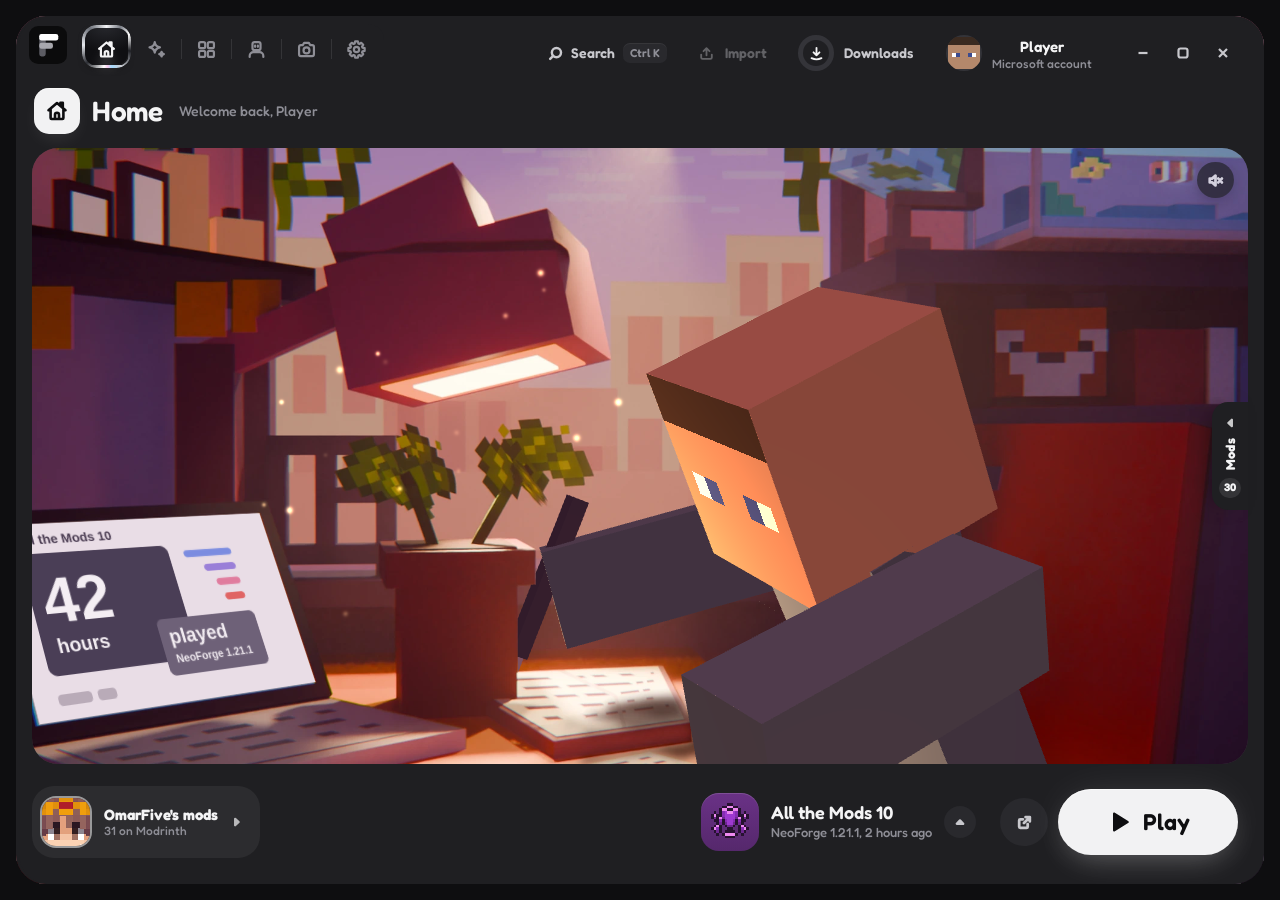
==== commit 8f54d0fd: "Live demo shows launcher 0.3.0; Import switched off, music starts muted; download stays on v0.2.7 Co" ====
--- a/demo/index.html
+++ b/demo/index.html
@@ -1,14 +1,15 @@
-<!doctype html>
-<html lang="en">
-  <head>
-    <meta charset="UTF-8" />
-    <meta name="viewport" content="width=device-width, initial-scale=1.0" />
-    <meta name="color-scheme" content="dark light" />
-    <title>Five Launcher</title>
-    <script type="module" crossorigin src="./assets/index-BzkLYsOn.js"></script>
-    <link rel="stylesheet" crossorigin href="./assets/index-BGK6ERuw.css">
-  </head>
-  <body data-tab="home">
-    <div id="root"></div>
-  </body>
-</html>
+<!doctype html>
+<html lang="en">
+  <head>
+    <meta charset="UTF-8" />
+    <meta name="viewport" content="width=device-width, initial-scale=1.0" />
+    <meta name="color-scheme" content="dark light" />
+    <title>Five Launcher</title>
+    <script src="./site-lock.js"></script>    <script type="module" crossorigin src="./assets/index-7YizaEXI.js"></script>
+    <link rel="stylesheet" crossorigin href="./assets/index-Df9lNwrZ.css">
+  </head>
+  <body data-tab="home">
+    <div id="root"></div>+
+  </body>
+</html>
--- a/demo/assets/index-Df9lNwrZ.css
+++ b/demo/assets/index-Df9lNwrZ.css
@@ -0,0 +1 @@
+@font-face{font-family:Fredoka Variable;font-style:normal;font-display:swap;font-weight:300 700;font-stretch:75% 125%;src:url(./fredoka-hebrew-wdth-normal-bvCbeAMu.woff2)format("woff2-variations");unicode-range:U+307-308,U+590-5FF,U+200C-2010,U+20AA,U+25CC,U+FB1D-FB4F}@font-face{font-family:Fredoka Variable;font-style:normal;font-display:swap;font-weight:300 700;font-stretch:75% 125%;src:url(./fredoka-latin-ext-wdth-normal-DlxUVdql.woff2)format("woff2-variations");unicode-range:U+100-2BA,U+2BD-2C5,U+2C7-2CC,U+2CE-2D7,U+2DD-2FF,U+304,U+308,U+329,U+1D00-1DBF,U+1E00-1E9F,U+1EF2-1EFF,U+2020,U+20A0-20AB,U+20AD-20C0,U+2113,U+2C60-2C7F,U+A720-A7FF}@font-face{font-family:Fredoka Variable;font-style:normal;font-display:swap;font-weight:300 700;font-stretch:75% 125%;src:url(./fredoka-latin-wdth-normal-tvVNXCOf.woff2)format("woff2-variations");unicode-range:U+??,U+131,U+152-153,U+2BB-2BC,U+2C6,U+2DA,U+2DC,U+304,U+308,U+329,U+2000-206F,U+20AC,U+2122,U+2191,U+2193,U+2212,U+2215,U+FEFF,U+FFFD}:root{--bg:#e6eaf5;--surface:#fff;--surface-2:#eff2fa;--surface-3:#e2e7f4;--ink:#1d1a3b;--ink-2:#4d4970;--ink-3:#827fa3;--line:#dce1ef;--lip:#c9d0e6;--on-ink:#fff;--go:#2dbe4e;--go-lip:#1e8e39;--go-hi:#3dd05f;--c-mod:#3d6bff;--c-mod-lip:#2547c4;--c-pack:#8b4cf6;--c-pack-lip:#6229c9;--c-rp:#ff8a1c;--c-rp-lip:#c96400;--c-sh:#ff4f8b;--c-sh-lip:#c92a63;--c-disc:#ffc21a;--c-disc-lip:#d29a00;--c-skin:#12b5a0;--c-skin-lip:#0b8676;--c-shot:#16a9e6;--c-shot-lip:#0b7dae;--c-set:#5b5f82;--c-set-lip:#3e4163;--coral:#ff5a4e;--sun:#ffd84d;--danger:#e5383b;--warn:#b57a00;--accent:var(--go);--modrinth:#12a150;--curse:#e8572a;--tile-l:87%;--tile-s:85%;--spring:cubic-bezier(.34,1.9,.5,1);--quick:.22s;--r-xl:32px;--r-l:26px;--r-m:18px;--r-s:12px;--rail:84px;--gut:16px;--body:var(--bg)}:root[data-theme=dusk]{--bg:#15162b;--surface:#232542;--surface-2:#2d3053;--surface-3:#363a62;--ink:#f4f3ff;--ink-2:#c5c3e3;--ink-3:#8f8db5;--line:#353961;--lip:#0c0d1e;--on-ink:#15162b;--go:#34c957;--go-lip:#178a35;--c-mod:#5b83ff;--c-pack:#9d66ff;--c-rp:#ff9935;--c-sh:#f69;--c-disc:#ffc93a;--c-skin:#1dc4ae;--c-shot:#2bb5ee;--c-set:#7277a3;--c-set-lip:#33365a;--sun:#ffd84d;--warn:#ffc93a;--modrinth:#3ddc84;--curse:#ff8a5c;--tile-l:30%;--tile-s:55%}*{box-sizing:border-box}html,body{height:100%;margin:0}body{background:var(--bg);color:var(--ink);-webkit-font-smoothing:antialiased;font-variation-settings:"wdth" 100;font:500 14.5px/1.45 Fredoka Variable,Fredoka,system-ui,sans-serif;overflow:hidden}button,select,input{font:inherit;color:inherit}button{cursor:pointer;background:0 0;border:0;padding:0}:focus-visible{outline:3px solid var(--c-mod);outline-offset:3px}img.px,canvas.px{image-rendering:pixelated}svg{stroke-width:2.6px}[data-nav=home],#v-home{--tc:var(--go);--tcl:var(--go-lip);--on-tc:#fff}[data-nav=discover],#v-discover{--tc:var(--c-disc);--tcl:var(--c-disc-lip);--on-tc:#1d1a3b}[data-nav=mods],#v-mods,.t-mod{--tc:var(--c-mod);--tcl:var(--c-mod-lip);--on-tc:#fff}[data-nav=modpacks],#v-modpacks,.t-modpack{--tc:var(--c-pack);--tcl:var(--c-pack-lip);--on-tc:#fff}[data-nav=resourcepacks],#v-resourcepacks,.t-resourcepack{--tc:var(--c-rp);--tcl:var(--c-rp-lip);--on-tc:#fff}.t-shader{--tc:var(--c-sh);--tcl:var(--c-sh-lip);--on-tc:#fff}[data-nav=skins],#v-skins{--tc:var(--c-skin);--tcl:var(--c-skin-lip);--on-tc:#fff}[data-nav=screenshots],#v-screenshots{--tc:var(--c-shot);--tcl:var(--c-shot-lip);--on-tc:#fff}[data-nav=settings],#v-settings{--tc:var(--c-set);--tcl:var(--c-set-lip);--on-tc:#fff}#world{background:#8fc6ee;width:100vw;height:100vh;display:block;position:fixed;inset:0}body:not([data-tab=home]) #world{visibility:hidden}#veil{display:none}.ui{pointer-events:none;position:fixed;inset:0}.ui>*{pointer-events:auto}.rail{left:var(--gut);top:var(--gut);bottom:calc(var(--gut) + 5px);width:var(--rail);z-index:5;border-radius:34px;flex-direction:column;align-items:center;gap:8px;padding:16px 0;display:flex;position:fixed}.logo{background:var(--surface-2);border-radius:16px;width:46px;height:46px;margin:0 0 12px;padding:6px}.nav{width:58px;height:58px;color:var(--tcl);transition:transform var(--quick) var(--spring),background .15s,color .15s,box-shadow .15s;border-radius:22px;place-items:center;display:grid;position:relative}.nav svg{stroke-width:2.6px;width:26px;height:26px}.nav:hover{background:color-mix(in srgb,var(--tc) 18%,var(--surface));color:var(--tcl);transform:translateY(-3px)scale(1.04)}.nav[aria-current=page]:hover{transform:translateY(-2px)}.nav .tip{transform-origin:0;white-space:nowrap;background:var(--ink);color:var(--on-ink);opacity:0;pointer-events:none;transition:transform var(--quick) var(--spring),opacity .12s;border-radius:999px;padding:7px 14px;font-size:14px;font-weight:600;position:absolute;top:50%;left:70px;transform:translate(-8px,-50%)scale(.9)}.nav:hover .tip,.nav:focus-visible .tip{opacity:1;transform:translateY(-50%)scale(1)}.rail .spacer{flex:1}.nav .dot{background:var(--coral);border:3px solid var(--surface);border-radius:50%;width:13px;height:13px;position:absolute;top:7px;right:7px}.nav[aria-current=page] .dot{border-color:var(--tc)}.top{top:var(--gut);right:var(--gut);z-index:6;align-items:center;gap:10px;display:flex;position:fixed}.pill{height:50px;transition:transform var(--quick) var(--spring);border-radius:999px;align-items:center;gap:10px;padding:0 18px 0 7px;display:flex}button.pill:hover{transform:translateY(-2px)}.acct canvas{background:var(--surface-3);border-radius:50%;width:36px;height:36px}.acct b{font-size:15px;font-weight:600}.acct small{color:var(--ink-3);font-size:12px;font-weight:500;line-height:1.1;display:block}.ring{background:conic-gradient(var(--go) calc(var(--p,0)*1turn),var(--surface-3) 0);border-radius:50%;place-items:center;width:36px;height:36px;display:grid;position:relative}.ring:before{content:"";background:var(--surface);border-radius:50%;position:absolute;inset:5px}.ring svg{width:17px;height:17px;color:var(--go-lip);position:relative}:root[data-theme=dusk] .ring svg{color:var(--go)}.dlbtn .lbl{color:var(--ink-2);white-space:nowrap;text-overflow:ellipsis;max-width:240px;font-size:14px;font-weight:600;overflow:hidden}.dlbtn.busy .ring svg{color:#fff;animation:bob .7s var(--spring) infinite alternate}@keyframes bob{to{transform:translateY(3px)}}.winctl{gap:4px;padding:0 7px}.winctl button{width:36px;height:36px;color:var(--ink-2);transition:transform var(--quick) var(--spring),background .15s;border-radius:50%;place-items:center;display:grid}.winctl button:last-child:hover{background:var(--coral);color:#fff}.winctl svg{stroke-width:2.2px;width:14px;height:14px}.pop{top:80px;right:var(--gut);border-radius:var(--r-l);z-index:20;background:var(--surface);width:380px;box-shadow:var(--hl);border:2px solid var(--line);padding:16px;display:none;position:fixed}.pop.open{animation:popin .26s var(--spring);display:block}@keyframes popin{0%{opacity:0;transform:translateY(-8px)scale(.96)}}.pop h4{margin:0 6px 10px;font-size:17px;font-weight:600}.dlrow{border-radius:16px;grid-template-columns:44px 1fr auto;align-items:center;gap:10px;padding:9px 6px;display:grid}.dlrow .tile{width:44px;height:44px}.dlrow .bar{background:var(--surface-3);border-radius:99px;grid-column:2/4;height:8px;overflow:hidden}.dlrow .bar i{height:100%;width:calc(var(--p)*100%);background:var(--go);border-radius:99px;display:block}.dlrow .n{font-size:14.5px;font-weight:600}.dlrow .s{color:var(--ink-3);font-size:12.5px}.empty{text-align:center;color:var(--ink-3);padding:24px 10px;font-size:14px}.view{pointer-events:none;display:none;position:fixed;inset:0}.view.on{display:block}.view>*{pointer-events:auto}.homecol{top:calc(var(--gut) + 78px);flex-direction:column;gap:10px;width:306px;display:flex;position:absolute}.homecol.l{left:calc(var(--gut) + var(--rail) + 18px)}.homecol.r{right:var(--gut);width:320px}.colhead{color:var(--ink);justify-content:space-between;align-items:center;font-size:18px;font-weight:600;display:flex}.colhead a{color:var(--go-lip);cursor:pointer;background:color-mix(in srgb,var(--go) 16%,var(--surface));transition:transform var(--quick) var(--spring);border-radius:999px;padding:5px 12px;font-size:13px;font-weight:600}:root[data-theme=dusk] .colhead a{color:var(--go)}.colhead a:hover{transform:translateY(-2px)}.panel .colhead{margin:0 10px 10px}.recent{text-align:left;width:100%;transition:background .15s,transform var(--quick) var(--spring);border-radius:20px;grid-template-columns:48px 1fr 40px;align-items:center;gap:12px;padding:8px;display:grid}.recent:hover{background:var(--surface-2);transform:translate(3px)}.recent:active{transform:scale(.98)}.recent .t{white-space:nowrap;text-overflow:ellipsis;font-size:15px;font-weight:600;line-height:1.2;overflow:hidden}.recent .m{color:var(--ink-3);white-space:nowrap;text-overflow:ellipsis;font-size:12.5px;font-weight:500;display:block;overflow:hidden}.recent .go{background:var(--surface-2);width:40px;height:40px;color:var(--go-lip);transition:transform var(--quick) var(--spring),background .15s,color .15s;border-radius:50%;place-items:center;display:grid}:root[data-theme=dusk] .recent .go{color:var(--go)}.recent:hover .go{background:var(--go);color:#fff;transform:scale(1.12)}:root .recent:hover .go,:root .recent.cur .go{color:#fff}.recent .go svg{width:15px;height:15px;margin-left:2px}.recent.cur{background:color-mix(in srgb,var(--go) 14%,var(--surface))}.recent.cur .go{background:var(--go);color:#fff;box-shadow:var(--hl)}.tile{background:hsl(var(--h,200) var(--tile-s) var(--tile-l));border-radius:16px;flex:none;place-items:center;width:48px;height:48px;display:grid;overflow:hidden}.tile img{width:64%;height:64%}.news{cursor:pointer;text-align:left;width:100%;transition:background .15s,transform var(--quick) var(--spring);border-radius:22px;padding:8px;display:block;overflow:hidden}.news canvas{border-radius:16px;width:100%;height:92px;display:block}.news .b{padding:8px 6px 2px}.news .k{color:var(--ink-3);align-items:center;gap:6px;font-size:12px;font-weight:600;display:flex}.news .k:before{content:"";background:var(--nk,var(--go));border-radius:50%;width:10px;height:10px}.news .t{margin:3px 0;font-size:15.5px;font-weight:600;line-height:1.25}.news .d{color:var(--ink-2);font-size:13px;line-height:1.4}.playbar{left:50%;bottom:calc(var(--gut) + 5px);width:min(800px,calc(100vw - 2*var(--rail) - 120px));border-radius:999px;align-items:center;gap:14px;height:96px;padding:12px 12px 12px 14px;display:flex;position:absolute;transform:translate(-50%)}.picker{text-align:left;min-width:0;transition:background .15s,transform var(--quick) var(--spring);border-radius:999px;flex:1;align-items:center;gap:12px;padding:6px 16px 6px 6px;display:flex}.picker:active{transform:scale(.98)}.picker .t{white-space:nowrap;text-overflow:ellipsis;font-size:18px;font-weight:600;line-height:1.2;overflow:hidden}.picker .m{color:var(--ink-3);white-space:nowrap;text-overflow:ellipsis;font-size:13px;font-weight:500;overflow:hidden}.picker .chev{color:var(--ink-2);background:var(--surface-2);border-radius:50%;flex:none;place-items:center;width:32px;height:32px;margin-left:auto;display:grid}.picker .chev svg{width:14px;height:14px}.picker[aria-expanded=true] .chev{background:var(--ink);color:var(--on-ink)}.vsep{background:var(--line);border-radius:2px;width:3px;height:44px}.stat{min-width:78px;padding:0 6px}.stat b{font-size:20px;font-weight:600;line-height:1.1;display:block}.stat span{color:var(--ink-3);font-size:12.5px;font-weight:500}.play{background:var(--go);color:#fff;min-width:210px;height:72px;box-shadow:var(--hl);transition:transform var(--quick) var(--spring),box-shadow .1s,background .15s;border-radius:999px;justify-content:center;align-items:center;gap:12px;margin-bottom:6px;padding:0 30px;font-size:24px;font-weight:600;display:flex}.play svg{width:24px;height:24px}.play.launching{background:var(--sun);color:#1d1a3b;box-shadow:var(--hl);font-size:18px}.play.launching svg{animation:1s linear infinite spinp}@keyframes spinp{to{transform:rotate(360deg)}}.ipop{border-radius:var(--r-l);background:var(--surface);width:min(540px,90vw);box-shadow:var(--hl);border:2px solid var(--line);max-height:60vh;padding:10px;display:none;position:absolute;bottom:130px;left:50%;overflow:auto;transform:translate(-50%)}.ipop.open{animation:popup .26s var(--spring);display:block}@keyframes popup{0%{opacity:0;transform:translateY(10px)scale(.97)}}.hint{color:var(--on-ink);pointer-events:none;padding:8px 16px;font-size:13.5px;font-weight:600;position:absolute;bottom:134px;left:50%;transform:translate(-50%);background:var(--ink)!important;box-shadow:none!important;border-radius:999px!important}.hint:after{content:"";background:var(--ink);border-radius:2px;width:12px;height:12px;position:absolute;bottom:-6px;left:50%;transform:translate(-50%)rotate(45deg)}.sheet{left:calc(var(--gut) + var(--rail) + 18px);top:calc(var(--gut) + 74px);right:var(--gut);flex-direction:column;display:flex;position:absolute;bottom:0;overflow:hidden;box-shadow:none!important;background:0 0!important}.pagehead{left:calc(var(--gut) + var(--rail) + 20px);top:var(--gut);align-items:center;gap:14px;height:52px;display:flex;position:absolute}.pagehead .pic{background:var(--tc);width:52px;height:52px;color:var(--on-tc);box-shadow:var(--hl);animation:wob .5s var(--spring);border-radius:18px;place-items:center;display:grid}.pagehead .pic svg{stroke-width:2.6px;width:28px;height:28px}@keyframes wob{0%{transform:scale(.6)rotate(-12deg)}}.pagehead h1{letter-spacing:-.01em;margin:0;font-size:34px;font-weight:600;line-height:1}.pagehead .sub{color:var(--ink-2);background:var(--surface);border-radius:999px;padding:6px 14px;font-size:14px;font-weight:500}.sheet-top{background:var(--surface);border-radius:var(--r-l);box-shadow:var(--hl);flex-direction:column;gap:12px;margin-bottom:4px;padding:14px 16px;display:flex}.row{flex-wrap:wrap;align-items:center;gap:10px;display:flex}.search{background:var(--surface-2);border:3px solid #0000;border-radius:999px;flex:1;align-items:center;gap:9px;min-width:220px;max-width:440px;height:46px;padding:0 16px;transition:border-color .15s;display:flex}.search:focus-within{border-color:var(--tc)}.search svg{width:17px;height:17px;color:var(--ink-3);stroke-width:2.6px}.search input{background:0 0;border:0;outline:none;flex:1;font-size:15px;font-weight:500}.search input::placeholder{color:var(--ink-3)}.seg{background:var(--surface-2);border-radius:999px;gap:3px;padding:4px;display:inline-flex}.seg button{height:38px;color:var(--ink-2);white-space:nowrap;transition:transform var(--quick) var(--spring),background .15s,color .15s;border-radius:999px;padding:0 16px;font-size:14px;font-weight:600}.seg button:hover{color:var(--ink);transform:translateY(-1px)}.seg button:active{transform:scale(.94)}#dType button[data-v=all][aria-pressed=true],#themeSeg button[aria-pressed=true],#loaderSeg button[aria-pressed=true]{background:var(--ink);color:var(--on-ink);box-shadow:none}#dType button[data-v=mod]{--tc:var(--c-mod);--tcl:var(--c-mod-lip);--on-tc:#fff}#dType button[data-v=modpack]{--tc:var(--c-pack);--tcl:var(--c-pack-lip);--on-tc:#fff}#dType button[data-v=resourcepack]{--tc:var(--c-rp);--tcl:var(--c-rp-lip);--on-tc:#fff}#dType button[data-v=shader]{--tc:var(--c-sh);--tcl:var(--c-sh-lip);--on-tc:#fff}#dType button[data-v]:not([data-v=all]):before{content:"";background:var(--tc);vertical-align:0;border-radius:50%;width:10px;height:10px;margin-right:7px;display:inline-block}#dType button[aria-pressed=true]:before{background:currentColor!important}.sel{background:var(--surface-2);height:38px;transition:transform var(--quick) var(--spring);border-radius:999px;align-items:center;display:inline-flex;position:relative}.sel:hover{transform:translateY(-1px)}.sel span{color:var(--ink-3);padding-left:14px;font-size:12.5px;font-weight:500}.sel select{appearance:none;cursor:pointer;background:0 0;border:0;outline:none;height:100%;padding:0 32px 0 6px;font-size:14px;font-weight:600}.sel:after{content:"";border-right:2.5px solid var(--ink-2);border-bottom:2.5px solid var(--ink-2);pointer-events:none;width:6px;height:6px;position:absolute;top:13px;right:14px;transform:rotate(45deg)}.count{color:var(--ink-3);margin-left:auto;font-size:13px;font-weight:500}.scroll{scrollbar-width:thin;scrollbar-color:var(--lip) transparent;flex:1;padding:20px 4px 28px;overflow:auto}.sec{align-items:baseline;gap:10px;margin:6px 4px 14px;font-size:20px;font-weight:600;display:flex}.sec small{color:var(--ink-3);font-size:13.5px;font-weight:500}.grid{grid-template-columns:repeat(auto-fill,minmax(280px,1fr));gap:16px 14px;display:grid}.card{border-radius:var(--r-l);background:var(--surface);box-shadow:var(--hl);transition:transform var(--quick) var(--spring),box-shadow .15s;flex-direction:column;gap:11px;padding:16px;display:flex;position:relative}.card:hover{box-shadow:var(--hl);transform:translateY(-4px)}.card .hd{align-items:center;gap:12px;display:flex}.card .tile{border-radius:19px;width:58px;height:58px}.card .nm{font-size:17px;font-weight:600;line-height:1.2}.card .au{color:var(--ink-3);font-size:12.5px;font-weight:500}.card .ds{color:var(--ink-2);-webkit-line-clamp:2;-webkit-box-orient:vertical;min-height:39px;font-size:13.5px;line-height:1.45;display:-webkit-box;overflow:hidden}.tchip{background:var(--tc);color:var(--on-tc);white-space:nowrap;border-radius:999px;align-self:flex-start;margin-left:auto;padding:4px 10px;font-size:12px;font-weight:600}.tags{flex-wrap:wrap;gap:6px;display:flex}.tag{background:var(--surface-2);color:var(--ink-2);border-radius:999px;padding:3px 10px;font-size:12px;font-weight:500}.tag.src-m,.tag.src-c{align-items:center;gap:5px;display:inline-flex}.tag.src-m:before,.tag.src-c:before{content:"";background:var(--modrinth);border-radius:50%;width:8px;height:8px}.tag.src-c:before{background:var(--curse)}.card .ft{align-items:center;gap:10px;margin-top:auto;display:flex}.card .meta{color:var(--ink-3);gap:12px;font-size:12.5px;font-weight:500;display:flex}.meta i{align-items:center;gap:4px;font-style:normal;display:inline-flex}.meta svg{width:13px;height:13px}.ibtn{--tc0:var(--tc,var(--go));background:var(--tc,var(--go));min-width:108px;height:40px;color:var(--on-tc,#fff);box-shadow:var(--hl);transition:transform var(--quick) var(--spring),box-shadow .1s,background .15s;border-radius:999px;justify-content:center;align-items:center;gap:7px;margin-bottom:4px;margin-left:auto;padding:0 18px;font-size:14.5px;font-weight:600;display:inline-flex;position:relative;overflow:hidden}.ibtn svg{stroke-width:2.8px;width:15px;height:15px}.ibtn:hover{box-shadow:var(--hl);transform:translateY(-2px)scale(1.04)}.ibtn.busy{background:var(--surface-3);color:var(--ink);box-shadow:var(--hl)}.ibtn.busy:before{content:"";width:calc(var(--p,0)*100%);background:var(--tc,var(--go));transition:width .1s linear;position:absolute;top:0;bottom:0;left:0}.ibtn.busy span{font-variant-numeric:tabular-nums;position:relative}.ibtn.done{background:color-mix(in srgb,var(--tc,var(--go)) 15%,var(--surface));color:var(--tcl,var(--go-lip));box-shadow:none;cursor:default;animation:donepop .4s var(--spring);transform:none!important}:root[data-theme=dusk] .ibtn.done{color:var(--tc,var(--go))}@keyframes donepop{0%{transform:scale(.85)}60%{transform:scale(1.08)}to{transform:scale(1)}}.ibtn.ghost{background:var(--surface-2);color:var(--ink);box-shadow:var(--hl)}.ibtn.ghost:hover{background:var(--surface-3);box-shadow:var(--hl)}.featured{grid-template-columns:repeat(3,1fr);gap:16px;margin-bottom:28px;display:grid}.feat{border-radius:var(--r-xl);background:var(--tc);color:var(--on-tc);text-align:left;box-shadow:var(--hl);transition:transform var(--quick) var(--spring),box-shadow .15s;flex-direction:column;padding:10px 10px 16px;display:flex;position:relative;overflow:hidden}.feat:hover{box-shadow:var(--hl);transform:translateY(-4px)rotate(-.4deg)}.feat canvas{border-radius:22px;width:100%;height:124px;margin-bottom:12px;display:block}.feat>:not(canvas){z-index:1;margin-left:8px;margin-right:8px;position:relative}.feat .rank{background:var(--surface);color:var(--ink);border-radius:999px;margin:0;padding:5px 12px;font-size:12.5px;font-weight:600;position:absolute;top:20px;left:20px}.feat .nm{font-size:22px;font-weight:600;line-height:1.15}.feat .ds{opacity:.92;-webkit-line-clamp:2;-webkit-box-orient:vertical;margin-top:3px;font-size:13.5px;display:-webkit-box;overflow:hidden}.feat .ft{align-items:center;gap:10px;margin-top:12px;display:flex}:root .feat .ibtn.done{color:var(--on-tc);background:0 0;box-shadow:inset 0 0 0 2.5px}.feat .meta{opacity:.92;gap:12px;font-size:12.5px;font-weight:500;display:flex}.list{flex-direction:column;gap:10px;display:flex}.lrow{background:var(--surface);box-shadow:var(--hl);transition:transform var(--quick) var(--spring);border-radius:24px;grid-template-columns:48px minmax(0,1.6fr) minmax(0,1fr) 130px 160px 60px;align-items:center;gap:14px;padding:10px 16px 10px 10px;display:grid}.lrow:hover{transform:translate(4px)}.lrow .nm{font-size:15.5px;font-weight:600}.lrow .au{color:var(--ink-3);font-size:12.5px;font-weight:500}.lrow .v{color:var(--ink-2);font-size:13px;font-weight:600}.lrow .ibtn{min-width:0;height:36px;padding:0 16px;font-size:13.5px}.lrow.off .nm,.lrow.off .tile{opacity:.45}.upd{color:#1d1a3b;background:var(--sun);border-radius:999px;justify-self:start;padding:4px 11px;font-size:12px;font-weight:600}.sw{background:var(--surface-3);border-radius:999px;justify-self:end;width:56px;height:32px;transition:background .15s;position:relative}.sw:after{content:"";width:24px;height:24px;box-shadow:var(--hl);transition:transform .3s var(--spring),width .15s;background:#fff;border-radius:50%;position:absolute;top:4px;left:4px}.sw:active:after{width:30px}.sw[aria-checked=true]{background:var(--tc,var(--go))}.sw[aria-checked=true]:after{transform:translate(24px)}.sw[aria-checked=true]:active:after{transform:translate(18px)}.instgrid{grid-template-columns:repeat(auto-fill,minmax(260px,1fr));gap:16px 14px;margin-bottom:30px;display:grid}.inst{border-radius:var(--r-l);background:var(--surface);box-shadow:var(--hl);text-align:left;transition:transform var(--quick) var(--spring),box-shadow .15s;flex-direction:column;padding:8px;display:flex;overflow:hidden}.inst:hover{box-shadow:var(--hl);transform:translateY(-4px)}.inst canvas{border-radius:19px;width:100%;height:96px;display:block}.inst .b{align-items:center;gap:10px;padding:10px 6px 4px;display:flex}.inst .nm{font-size:15.5px;font-weight:600}.inst .au{color:var(--ink-3);font-size:12.5px;font-weight:500}.inst .ibtn{--tc:var(--go);--tcl:var(--go-lip);--on-tc:#fff;border-radius:50%;width:44px;min-width:0;height:44px;padding:0}.inst .ibtn svg{width:16px;height:16px;margin-left:2px}.inst.new{animation:pop .6s var(--spring)}@keyframes pop{0%{opacity:0;transform:scale(.8)}to{opacity:1;transform:none}}.skinwrap{left:calc(var(--gut) + var(--rail) + 18px);top:calc(var(--gut) + 74px);right:var(--gut);bottom:calc(var(--gut) + 5px);grid-template-columns:minmax(380px,1fr) minmax(420px,1.25fr);gap:16px;display:grid;position:absolute}.stage{border-radius:var(--r-xl);color:#fff;position:relative;overflow:hidden;background:var(--c-skin)!important;box-shadow:var(--hl)!important}.stage:before{content:"";aspect-ratio:1;background:color-mix(in srgb,#fff 18%,var(--c-skin));border-radius:50%;width:78%;position:absolute;bottom:18%;left:50%;transform:translate(-50%,40%)}.stage canvas{cursor:grab;z-index:1;width:100%;height:100%;position:absolute;inset:0}.stage canvas:active{cursor:grabbing}.stage .cap{z-index:2;background:var(--surface);color:var(--ink);border-radius:999px;align-items:center;gap:12px;padding:10px 10px 10px 18px;display:flex;position:absolute;bottom:14px;left:14px;right:14px}.stage .cap .nm{font-size:20px;font-weight:600}.stage .cap .au{color:var(--ink-3);font-size:12.5px;font-weight:500}.stage .cap .ibtn{margin-bottom:4px}.stage .help{z-index:2;background:var(--c-skin-lip);border-radius:999px;padding:6px 13px;font-size:13px;font-weight:600;position:absolute;top:18px;left:20px}.lib{border-radius:var(--r-xl);flex-direction:column;display:flex;overflow:hidden;box-shadow:none!important;background:0 0!important}.lib .scroll{padding:18px 4px}.skins{grid-template-columns:repeat(auto-fill,minmax(140px,1fr));gap:16px 12px;display:grid}.sk{background:var(--surface);box-shadow:var(--hl);text-align:left;transition:transform var(--quick) var(--spring),box-shadow .15s;border-radius:24px;padding:8px 8px 12px;position:relative}.sk:hover{box-shadow:var(--hl);transform:translateY(-4px)rotate(-1deg)}.sk:active{transform:translateY(3px)scale(.97)}.sk canvas{aspect-ratio:3/4;background:var(--surface-2);border-radius:18px;width:100%;display:block}.sk .nm{white-space:nowrap;text-overflow:ellipsis;margin:8px 4px 0;font-size:14.5px;font-weight:600;overflow:hidden}.sk .au{color:var(--ink-3);margin:0 4px;font-size:12px;font-weight:500}.sk .star{background:var(--sun);color:#1d1a3b;border-radius:999px;padding:3px 9px;font-size:11.5px;font-weight:600;position:absolute;top:14px;right:14px}.upload{border:3px dashed var(--lip);text-align:center;color:var(--ink-2);cursor:pointer;min-height:210px;transition:transform var(--quick) var(--spring),border-color .15s,color .15s;background:0 0;border-radius:24px;place-items:center;padding:14px;font-size:14.5px;font-weight:600;display:grid}.upload:hover{border-color:var(--c-skin);color:var(--c-skin);transform:translateY(-3px)}.upload svg{stroke-width:2.8px;width:30px;height:30px;margin-bottom:6px}.upload small{color:var(--ink-3);margin-top:2px;font-size:12px;font-weight:500;display:block}.shots{grid-template-columns:repeat(auto-fill,minmax(240px,1fr));gap:16px 12px;margin-bottom:28px;display:grid}.shot{aspect-ratio:16/9;background:var(--surface);box-shadow:var(--hl);transition:transform var(--quick) var(--spring),box-shadow .15s;border-radius:22px;padding:6px;position:relative;overflow:hidden}.shot canvas{border-radius:17px;width:100%;height:100%;display:block}.shot:hover{box-shadow:var(--hl);transform:translateY(-4px)rotate(.6deg)}.shot:active{transform:scale(.97)}.shot .tm{color:var(--ink);background:var(--surface);border-radius:999px;padding:3px 10px;font-size:12px;font-weight:600;position:absolute;bottom:14px;left:14px}.lightbox{z-index:40;background:var(--ink);justify-content:center;align-items:center;display:none;position:fixed;inset:0}:root[data-theme=dusk] .lightbox{background:#0b0c1c}.lightbox.open{display:flex}.lightbox.open .lbx{animation:popin .3s var(--spring)}.lbx{border-radius:var(--r-xl);width:min(1100px,86vw);padding:12px;background:var(--surface)!important;box-shadow:var(--hl)!important}.lbx canvas{aspect-ratio:16/9;border-radius:22px;width:100%;display:block}.lbx .bar{align-items:center;gap:10px;padding:14px 8px 4px;display:flex}.lbx .nm{font-size:16px;font-weight:600}.lbx .au{color:var(--ink-3);font-size:13px;font-weight:500}.lbx .acts{gap:8px;margin-left:auto;display:flex}.lbx .acts .ibtn{min-width:0}.lbnav{width:56px;height:56px;color:var(--ink);transition:transform var(--quick) var(--spring);border-radius:50%;place-items:center;display:grid;position:absolute;top:50%;transform:translateY(-50%)}.lbnav:hover{transform:translateY(-50%)scale(1.12)}.lbnav:active{transform:translateY(-50%)scale(.92)}.lbnav svg{width:20px;height:20px}.lbnav.p{left:24px}.lbnav.n{right:24px}.setgrid{grid-template-columns:repeat(2,minmax(0,1fr));gap:18px 16px;max-width:1160px;display:grid}.box{border-radius:var(--r-l);background:var(--surface);box-shadow:var(--hl);padding:20px 22px}.box h3{align-items:center;gap:10px;margin:0 0 4px;font-size:19px;font-weight:600;display:flex}.box h3:before{content:"";background:var(--bx,var(--c-set));border-radius:5px;width:14px;height:14px}.box:first-child{--bx:var(--c-mod)}.box:nth-child(2){--bx:var(--coral)}.box:nth-child(3){--bx:var(--go)}.box:nth-child(4){--bx:var(--c-pack)}.box p.d{color:var(--ink-2);margin:0 0 14px;font-size:13.5px}.field{border-top:2px solid var(--surface-2);align-items:center;gap:12px;padding:11px 0;display:flex}.field:first-of-type{border-top:0}.field label{min-width:136px;font-size:14.5px;font-weight:600}.field .h{color:var(--ink-3);font-size:13px;font-weight:500}.field .grow{flex:1;min-width:0}.field .ibtn,.box .row .ibtn{margin-bottom:4px}.path{background:var(--surface-2);min-width:0;height:40px;color:var(--ink-2);white-space:nowrap;text-overflow:ellipsis;border-radius:999px;flex:1;align-items:center;padding:0 16px;font-size:13px;font-weight:500;display:flex;overflow:hidden}.range{flex:1;align-items:center;gap:12px;display:flex}input[type=range]{appearance:none;background:linear-gradient(90deg,var(--coral) var(--v,50%),var(--surface-3) 0);outline-offset:6px;border-radius:999px;flex:1;height:14px}input[type=range]::-webkit-slider-thumb{-webkit-appearance:none;border:5px solid var(--coral);width:30px;height:30px;box-shadow:var(--hl);cursor:pointer;transition:transform var(--quick) var(--spring);background:#fff;border-radius:50%}input[type=range]::-webkit-slider-thumb:hover{transform:scale(1.15)}input[type=range]:active::-webkit-slider-thumb{transform:scale(.92)}.rv{text-align:right;min-width:70px;font-size:18px;font-weight:600}.acctcard{background:var(--surface-2);border-radius:999px;align-items:center;gap:14px;margin-bottom:14px;padding:10px 14px 10px 10px;display:flex}.acctcard canvas{background:var(--surface-3);border-radius:50%;width:48px;height:48px}.acctcard .nm{font-size:16px;font-weight:600}.acctcard .au{color:var(--ink-3);font-size:12.5px;font-weight:500}.badge{color:#fff;background:var(--go);border-radius:999px;padding:4px 12px;font-size:12px;font-weight:600}.warnnote{color:var(--warn);font-size:12.5px;font-weight:600}.toast{z-index:60;transition:transform .38s var(--spring);pointer-events:none;color:var(--on-ink);border-radius:999px;align-items:center;gap:10px;padding:13px 22px;font-size:15px;font-weight:600;display:flex;position:fixed;top:22px;left:50%;transform:translate(-50%,-80px);background:var(--ink)!important;box-shadow:var(--hl)!important}.toast:before{content:"";background:var(--go);border-radius:50%;flex:none;width:12px;height:12px}.toast.on{transform:translate(-50%)}.sr{clip:rect(0 0 0 0);width:1px;height:1px;position:absolute;overflow:hidden}@media (height<=780px){.news canvas{height:64px}.news .d,.homecol .news:nth-of-type(n+4),.recent:nth-of-type(n+5){display:none}.feat canvas{height:84px}.playbar{height:86px}.play{height:62px;font-size:21px}}@media (width<=1320px){.homecol{width:276px}.homecol.r{width:280px}.lrow{grid-template-columns:48px minmax(0,1.6fr) minmax(0,1fr) 116px 140px 60px}.stat{min-width:64px}}@media (width<=900px){.homecol,.acct>span,.dlbtn .lbl,.pagehead .sub,.winctl{display:none}.skinwrap,.setgrid,.featured{grid-template-columns:1fr}.lrow{grid-template-columns:48px 1fr 60px}.lrow>:nth-child(3),.lrow>:nth-child(4),.lrow>:nth-child(5){display:none}}:root{--spring:cubic-bezier(.3,1.18,.45,1);--quick:.2s;--panel-l:calc(var(--gut) + var(--rail) + 10px);--hl:inset 0 1px 0 #ffffff0f;--hl-c:inset 0 1px 0 #ffffff47;--float:0 24px 60px -18px #0607148c}:root[data-theme=dusk]{--bg:#15162b;--t1:#1c1e38;--surface:#252846;--surface-2:#2f3356;--surface-3:#3a3e66;--line:#2f3356;--ink-3:#8f8db8;--lb:#0c0d1d}:root[data-theme=day]{--bg:#d6dceb;--t1:#e5e9f3;--surface:#f2f4fa;--surface-2:#fff;--surface-3:#e2e6f0;--line:#e2e6f0;--hl:inset 0 1px 0 #fffffff2;--float:0 24px 60px -20px #282c5a59;--lb:#1d1a3b}body{background:var(--bg)}.app{left:var(--panel-l);top:var(--gut);right:var(--gut);bottom:var(--gut);background:var(--t1);box-shadow:var(--hl);border-radius:30px;position:fixed}.glass{background:var(--surface);box-shadow:var(--hl)}.rail{top:var(--gut);bottom:var(--gut);gap:6px;padding:4px 0;box-shadow:none!important;background:0 0!important}.logo{background:var(--t1);box-shadow:var(--hl);margin-bottom:14px}.nav{width:56px;height:56px;color:var(--ink-3);border-radius:19px}:root[data-theme=dusk] .nav:not([aria-current]){color:color-mix(in srgb,var(--tc) 78%,var(--ink-3))}:root[data-theme=day] .nav:not([aria-current]){color:var(--tcl)}.nav:hover{background:var(--t1);color:var(--tc);box-shadow:var(--hl);transform:none}.nav:active{transform:scale(.94)}.nav[aria-current=page]{background:var(--tc);color:var(--on-tc);box-shadow:var(--hl-c),0 10px 26px -8px color-mix(in srgb,var(--tc) 72%,transparent),0 0 34px -6px color-mix(in srgb,var(--tc) 34%,transparent)}.nav[aria-current=page]:hover{color:var(--on-tc);background:var(--tc);transform:none}.nav .dot{border-color:var(--bg)}.nav .tip{box-shadow:var(--float)}.top{top:calc(var(--gut) + 14px);right:calc(var(--gut) + 16px);gap:8px}.pill{height:46px}button.pill:hover{background:var(--surface-2);transform:none}button.pill:active{box-shadow:var(--hl);transform:scale(.98)}.ring:before{background:inherit;background:var(--surface)}button.pill:hover .ring:before{background:var(--surface-2)}.winctl button:hover{background:var(--surface-2);transform:none}.pop{background:var(--surface-2);box-shadow:var(--hl),var(--float);top:74px;right:calc(var(--gut) + 16px);border:0}.dlrow .bar{background:var(--surface-3)}.pagehead{left:calc(var(--panel-l) + 18px);top:calc(var(--gut) + 14px);gap:12px;height:46px}.pagehead .pic{width:46px;height:46px;box-shadow:var(--hl-c),0 8px 22px -8px color-mix(in srgb,var(--tc) 68%,transparent);border-radius:15px;animation:none}.pagehead .pic svg{width:24px;height:24px}.pagehead h1{font-size:28px}.pagehead .sub{color:var(--ink-3);background:0 0;padding:0 0 0 4px}.sheet,.skinwrap,.homegrid{left:calc(var(--panel-l) + 16px);top:calc(var(--gut) + 74px);right:calc(var(--gut) + 16px);bottom:calc(var(--gut) + 16px)}.sheet{border-radius:0 0 22px 22px}.sheet-top{box-shadow:var(--hl);border-radius:22px;margin:0;padding:12px 14px}.scroll{scrollbar-color:var(--surface-2) transparent;padding:16px 2px 18px}.search{background:var(--surface-2);border:0;height:44px;transition:background .15s,box-shadow .2s}.search:focus-within{background:var(--surface-3);box-shadow:0 0 22px -6px color-mix(in srgb,var(--tc) 63%,transparent)}.seg{background:var(--surface-2)}.seg button:hover{background:var(--surface-3);transform:none}.seg button[aria-pressed=true]{box-shadow:var(--hl-c),0 6px 18px -6px color-mix(in srgb,var(--tc,var(--ink)) 68%,transparent)}#dType button[data-v=all][aria-pressed=true],#themeSeg button[aria-pressed=true],#loaderSeg button[aria-pressed=true],#frameSeg button[aria-pressed=true]{background:var(--ink);color:var(--on-ink);box-shadow:var(--hl)}.sel{background:var(--surface-2)}.sel:hover{background:var(--surface-3);transform:none}.sel select option{color:#1d1a3b;background:#fff}.card,.inst,.lrow,.shot,.box,.sk{box-shadow:var(--hl)}.card:hover,.inst:hover,.shot:hover,.sk:hover{background:color-mix(in srgb,var(--surface) 55%,var(--surface-2));box-shadow:var(--hl);transform:none}.lrow:hover{background:color-mix(in srgb,var(--surface) 55%,var(--surface-2));transform:none}.card:hover .tag,.inst:hover .tag{background:var(--surface-3)}.card{border-radius:22px;gap:10px}.tchip{box-shadow:var(--hl-c)}.ibtn{box-shadow:var(--hl-c);margin-bottom:0}.ibtn:hover{filter:brightness(1.07);box-shadow:var(--hl-c),0 8px 22px -8px color-mix(in srgb,var(--tc,var(--go)) 77%,transparent);transform:none}.ibtn:active{box-shadow:var(--hl-c);transform:scale(.97)}.ibtn.busy{background:var(--surface-3);box-shadow:var(--hl)}.ibtn.done{box-shadow:none;background:color-mix(in srgb,var(--tc,var(--go)) 16%,var(--surface))}.ibtn.ghost{background:var(--surface-2);box-shadow:var(--hl)}.ibtn.ghost:hover{background:var(--surface-3);box-shadow:var(--hl);filter:none}.field .ibtn,.box .row .ibtn,.stage .cap .ibtn{margin-bottom:0}.feat{background:color-mix(in srgb,var(--tc) 17%,var(--surface));color:var(--ink);box-shadow:var(--hl);border-radius:26px}.feat:hover{background:color-mix(in srgb,var(--tc) 24%,var(--surface));box-shadow:var(--hl),0 18px 40px -22px color-mix(in srgb,var(--tc) 72%,transparent);transform:none}.feat .rank{background:var(--tc);color:var(--on-tc);box-shadow:var(--hl-c)}.feat .ds{color:var(--ink-2);opacity:1}.feat .meta{color:var(--ink-3);opacity:1}.feat .ibtn{background:var(--tc);color:var(--on-tc);box-shadow:var(--hl-c)}:root .feat .ibtn.done{background:color-mix(in srgb,var(--tc) 22%,var(--surface));color:var(--tc);box-shadow:none}.lrow{border-radius:20px}.lrow.off{background:color-mix(in srgb,var(--surface) 45%,var(--t1));box-shadow:none}.sw{background:var(--surface-3)}.sw:after{box-shadow:none}.sw[aria-checked=true]{box-shadow:0 4px 14px -4px color-mix(in srgb,var(--tc,var(--go)) 72%,transparent)}.inst .ibtn{box-shadow:var(--hl-c),0 6px 18px -6px color-mix(in srgb,var(--go) 76%,transparent)}.stage{color:var(--ink);background:color-mix(in srgb,var(--c-skin) 14%,var(--surface))!important;box-shadow:var(--hl)!important}.stage .help{background:var(--surface-2);color:var(--ink-2);box-shadow:var(--hl)}.stage .cap{background:var(--surface-2);box-shadow:var(--hl)}.stage .cap .seg{background:var(--surface-3)}.sk[aria-pressed=true]{background:color-mix(in srgb,var(--c-skin) 22%,var(--surface));color:var(--ink);box-shadow:var(--hl),0 14px 30px -14px color-mix(in srgb,var(--c-skin) 81%,transparent)}.sk[aria-pressed=true] .au{color:var(--ink-2)}.sk:hover{transform:none}.upload{background:color-mix(in srgb,var(--surface) 50%,var(--t1));box-shadow:var(--hl);border:0}.upload:hover{background:color-mix(in srgb,var(--c-skin) 12%,var(--surface));color:var(--c-skin);transform:none}.shot:hover{transform:none}.shot .tm{background:var(--surface);box-shadow:var(--hl)}.lightbox,:root[data-theme=dusk] .lightbox{background:var(--lb)}.lbx{background:var(--surface)!important;box-shadow:var(--hl)!important}.lbnav{background:var(--surface);box-shadow:var(--hl)}.field{border-top:0;padding:9px 0}.box{border-radius:22px}input[type=range]::-webkit-slider-thumb{box-shadow:0 4px 16px -2px color-mix(in srgb,var(--coral) 63%,transparent)}.toast{box-shadow:var(--float)!important}.upd{box-shadow:var(--hl-c)}.hint{background:var(--ink)!important}.homegrid{grid-template-rows:minmax(0,1fr) auto auto;grid-template-columns:minmax(0,1fr) 336px;gap:14px;display:grid;position:absolute}.worldstage{background:var(--surface);border-radius:24px;grid-area:1/1;min-height:200px;position:relative;overflow:hidden}#world{visibility:visible;background:0 0;width:100%;height:100%;display:block;position:absolute;inset:0}.worldstage .scenebg{object-fit:cover;object-position:50% 50%;pointer-events:none;width:100%;height:100%;display:block;position:absolute;inset:0}#sceneVideo{opacity:0;transition:opacity .35s}#sceneVideo.on{opacity:1}.scenedev{z-index:3;gap:4px;display:flex;position:absolute;top:12px;left:12px}.scenedev[hidden]{display:none}.scenedev button{color:#fff;cursor:pointer;background:#111;border:0;border-radius:999px;padding:7px 11px;font:600 11.5px/1 inherit}.scenedev button[aria-pressed=true]{color:#111;background:#fff}.worldstage:after{content:"";border-radius:inherit;pointer-events:none;position:absolute;inset:0;box-shadow:inset 0 1px #ffffff29}.stagecap{text-align:right;color:#fff;pointer-events:none;text-shadow:0 2px 18px #14102861;max-width:44%;position:absolute;top:50%;right:30px;transform:translateY(-58%)}.stagecap .k{opacity:.9;font-size:14px;font-weight:600}.stagecap .nm{letter-spacing:-.01em;font-variation-settings:"wdth" 108;margin:4px 0 12px;font-size:44px;font-weight:600;line-height:1.02}.stagecap .tg{text-shadow:none;flex-wrap:wrap;justify-content:flex-end;gap:6px;display:flex}.stagecap .tg span{color:#fff;background:#15162b6b;border-radius:999px;padding:4px 11px;font-size:12.5px;font-weight:600}.hint{bottom:18px;left:24%;transform:translate(-50%)}.hint:after{display:none}.playbar{border-radius:24px;grid-area:2/1;gap:12px;width:auto;height:88px;padding:10px 10px 10px 12px;position:relative;bottom:auto;left:auto;transform:none}.picker .tile{border-radius:18px;width:58px;height:58px}.picker:hover,.picker[aria-expanded=true]{background:var(--surface-2)}.vsep{background:var(--surface-2);width:2px}.play{min-width:220px;height:66px;box-shadow:var(--hl-c),0 12px 30px -8px color-mix(in srgb,var(--go) 72%,transparent),0 0 46px -6px color-mix(in srgb,var(--go) 36%,transparent);margin:0;font-size:23px}.play:hover{background:var(--go-hi,var(--go));box-shadow:var(--hl-c),0 14px 36px -8px color-mix(in srgb,var(--go) 86%,transparent),0 0 60px -4px color-mix(in srgb,var(--go) 45%,transparent);transform:none}.play:active{box-shadow:var(--hl-c),0 6px 18px -8px color-mix(in srgb,var(--go) 81%,transparent);transform:scale(.98)}.play.launching{box-shadow:var(--hl-c),0 12px 30px -8px color-mix(in srgb,var(--sun) 72%,transparent)}:root[data-theme=dusk]{--go-hi:#45d466}.ipop{background:var(--surface-2);width:min(540px,100%);box-shadow:var(--hl),var(--float);z-index:3;border:0;bottom:calc(100% + 10px);left:0;transform:none}.ipop .recent:hover{background:var(--surface-3)}.panel{border-radius:24px;padding:14px 10px 10px}.jump{grid-area:3/1;padding:14px 12px 12px}.jump .colhead{margin:0 6px 10px}#recentList{grid-template-columns:repeat(4,minmax(0,1fr));gap:10px;display:grid}#recentList .recent{background:var(--surface-2);box-shadow:var(--hl);border-radius:18px;grid-template-columns:44px minmax(0,1fr) 36px;gap:10px;padding:8px}#recentList .recent:hover{background:var(--surface-3);transform:none}#recentList .recent .tile{border-radius:14px;width:44px;height:44px}#recentList .recent .go{background:var(--surface-3);width:36px;height:36px}#recentList .recent.cur{background:color-mix(in srgb,var(--go) 16%,var(--surface-2))}#recentList .recent.cur .go,.recent.cur .go{background:var(--go);box-shadow:var(--hl-c),0 6px 16px -4px color-mix(in srgb,var(--go) 76%,transparent)}.recent:hover .go{transform:none}.colhead a{background:color-mix(in srgb,var(--go) 14%,var(--surface-2))}.colhead a:hover{background:color-mix(in srgb,var(--go) 24%,var(--surface-2));transform:none}.newscol{scrollbar-width:none;flex-direction:column;grid-area:1/2/4;gap:6px;display:flex;overflow:auto}.newscol .colhead{margin:0 8px 6px}.news{border-radius:18px}.news:hover{background:var(--surface-2);transform:none}.news canvas{border-radius:14px;height:104px}@media (width<=1320px){.homegrid{grid-template-columns:minmax(0,1fr) 290px}#recentList .recent{grid-template-columns:40px minmax(0,1fr)}#recentList .recent .go{display:none}#recentList .recent .tile{width:40px;height:40px}.stagecap .nm{font-size:36px}.play{min-width:180px}}@media (height<=780px){.playbar{height:80px}.play{height:58px;font-size:21px}.news canvas{height:70px}.stagecap .nm{margin-bottom:8px;font-size:34px}}@media (width<=900px){.homegrid{grid-template-columns:1fr}.newscol{display:none}#recentList{grid-template-columns:repeat(2,minmax(0,1fr))}}.menu{z-index:50;background:var(--surface-2);min-width:200px;box-shadow:var(--hl),var(--float);scrollbar-width:thin;scrollbar-color:var(--surface-3) transparent;border-radius:20px;outline:none;padding:6px;position:fixed;overflow:auto}.menu[hidden]{display:none}@keyframes menuin{0%{opacity:0;transform:translateY(var(--from,-6px)) scale(.97)}}.mi{text-align:left;width:100%;min-height:40px;color:var(--ink);cursor:pointer;white-space:nowrap;border-radius:14px;align-items:center;gap:10px;padding:7px 12px 7px 10px;font-size:14px;font-weight:600;display:flex}.mi:hover,.mi.act{background:var(--surface-3)}.mi:focus-visible{background:var(--surface-3);box-shadow:inset 0 0 0 2px var(--mtc,var(--c-mod));outline:none}.mi .ck{width:18px;height:18px;color:var(--mtc,var(--go));opacity:0;flex:none;margin-left:auto}.mi[aria-selected=true] .ck,.mi[aria-checked=true] .ck{opacity:1}.mi[aria-selected=true]:hover,.mi[aria-selected=true].act,.mi[aria-checked=true]:hover,.mi[aria-checked=true]:focus-visible{background:color-mix(in srgb,var(--mtc,var(--go)) 24%,var(--surface-2))}.mi svg.ic{width:17px;height:17px;color:var(--ink-3);flex:none}.msep{background:var(--surface-3);border-radius:2px;height:2px;margin:6px 8px}.mhead{color:var(--ink-3);padding:8px 12px 4px;font-size:12.5px;font-weight:600}.sel{cursor:pointer}.sel>select{opacity:0;pointer-events:none;width:1px;height:1px;position:absolute;overflow:hidden}.dd{height:100%;color:var(--ink);white-space:nowrap;border-radius:999px;outline:none;padding:0 32px 0 6px;font-size:14px;font-weight:600}.sel:has(.dd:focus-visible){box-shadow:0 0 0 3px color-mix(in srgb,var(--c-mod) 70%,transparent)}.sel:has(.dd[aria-expanded=true]){background:var(--surface-3)}.sel:has(.dd[aria-expanded=true]):after{top:16px;transform:rotate(-135deg)}.sel .dd .v{color:var(--ink);padding:0;font-size:14px;font-weight:600}.ddpop .mi{font-weight:500}.ddpop .mi[aria-selected=true]{font-weight:600}.acct[aria-expanded=true]{background:var(--surface-2)}#acctMenu{width:320px}.am{border-radius:16px;align-items:center;gap:6px;display:flex}.am .mi{flex:1;min-width:0;min-height:56px;padding:8px 10px}.am canvas{background:var(--surface-3);width:38px;height:38px;image-rendering:pixelated;border-radius:12px;flex:none}.am .who{flex-direction:column;min-width:0;line-height:1.2;display:flex}.am .who b{text-overflow:ellipsis;font-size:15px;font-weight:600;overflow:hidden}.am .who small{color:var(--ink-3);font-size:12px;font-weight:500}.am .out{width:36px;height:36px;color:var(--ink-3);border-radius:12px;flex:none;place-items:center;margin-right:4px;display:grid}.am .out:hover,.am .out:focus-visible{background:color-mix(in srgb,var(--danger) 18%,var(--surface-2));color:var(--danger);outline:none}.am .out svg{width:17px;height:17px}.okind{align-items:center;gap:5px;display:inline-flex}.okind:before{content:"";background:var(--kc,#3da5f5);border-radius:50%;width:7px;height:7px}.scrim{z-index:70;background:color-mix(in srgb,var(--lb) 72%,transparent);place-items:center;display:grid;position:fixed;inset:0}.scrim[hidden]{display:none}.modal{background:var(--surface);width:min(440px,100vw - 32px);box-shadow:var(--hl),var(--float);animation:popin .24s var(--spring);border-radius:26px;padding:22px 22px 18px}.modal h3{margin:0 0 6px;font-size:20px;font-weight:600}.modal p{color:var(--ink-2);margin:0 0 14px;font-size:14px}.modal .code{background:var(--surface-2);box-shadow:var(--hl);letter-spacing:.08em;font-variant-numeric:tabular-nums;border-radius:18px;justify-content:center;align-items:center;gap:10px;margin:4px 0 16px;padding:16px;font-size:30px;font-weight:600;display:flex}.modal .wait{color:var(--ink-3);align-items:center;gap:10px;margin-bottom:14px;font-size:13.5px;display:flex}.modal .wait i{border:3px solid var(--surface-3);border-top-color:var(--go);border-radius:50%;width:16px;height:16px;animation:.9s linear infinite spinp}.modal .acts{justify-content:flex-end;gap:8px;display:flex}.modal .acts .ibtn{min-width:0;margin:0}.ibtn.danger{--tc:var(--danger);--on-tc:#fff}.acctrow{background:color-mix(in srgb,var(--surface) 50%,var(--surface-2));border-radius:18px;align-items:center;gap:12px;margin-bottom:8px;padding:8px 10px 8px 8px;display:flex}.acctrow canvas{background:var(--surface-3);width:38px;height:38px;image-rendering:pixelated;border-radius:12px}.acctrow .nm{font-size:14.5px;font-weight:600}.acctrow .au{color:var(--ink-3);font-size:12px;font-weight:500}.acctrow .ibtn{min-width:0;height:34px;margin:0 0 0 auto;padding:0 14px;font-size:13px}.acctcard canvas{border-radius:14px}.pop{border-radius:20px}:root{--out:cubic-bezier(.2,.8,.2,1);--in:cubic-bezier(.4,0,1,1);--pop:cubic-bezier(.3,1.3,.5,1)}:root[data-theme=dusk]{--bg:#111724;--t1:#182031;--surface:#202a3d;--surface-2:#29354b;--surface-3:#344159;--line:#29354b;--ink:#f1f4f8;--ink-2:#c2cad8;--ink-3:#8793a8;--on-ink:#111724;--lb:#080b12;--go:#3ba92d;--go-hi:#45b636;--go-lip:#2a7a1f;--c-disc:#f2c230;--c-mod:#4d7deb;--c-pack:#a46be6;--c-rp:#d9894b;--c-sh:#ec7aa9;--c-skin:#3ccfc6;--c-shot:#e5533f;--c-set:#8c96a6;--coral:#e5533f;--sun:#f2c230;--warn:#f2c230;--danger:#ef4b44;--modrinth:#3dcb6a;--curse:#f07b45;--tile-l:29%;--tile-s:46%}:root[data-theme=dusk][data-frame=slate]{--bg:#232528;--t1:#2b2d31;--surface:#35383d;--surface-2:#3f4248;--surface-3:#4b4f56;--line:#3f4248;--ink-2:#cdd0d6;--ink-3:#9a9ea8;--on-ink:#232528;--lb:#121315}:root[data-theme][data-frame][data-oled="1"]{--bg:#000;--t1:#0a0b0d;--surface:#121316;--surface-2:#1b1d21;--surface-3:#26292e;--line:#1b1d21;--lb:#000;--on-ink:#000;--ink-2:#c4c8d0;--ink-3:#8b909b}:root[data-theme=day]{--bg:#cdd3db;--t1:#e2e6eb;--surface:#f1f3f6;--surface-2:#fff;--surface-3:#e1e5ea;--line:#e1e5ea;--ink:#18202b;--ink-2:#465063;--ink-3:#717b8f;--on-ink:#fff;--lb:#18202b;--go:#3ba92d;--go-hi:#45b636;--go-lip:#2a7a1f;--c-disc:#d9a514;--c-mod:#3a68d8;--c-pack:#8c52d0;--c-rp:#c0703a;--c-sh:#d9578d;--c-skin:#1fa9a0;--c-shot:#d2422f;--c-set:#6b7585;--coral:#d2422f;--sun:#f2c230;--danger:#d93a33;--modrinth:#1e9e4a;--curse:#d9602a;--tile-l:44%;--tile-s:50%}:root[data-theme=day][data-frame=slate]{--bg:#c3c5c9;--t1:#d9dbde;--surface:#e9eaec;--surface-2:#f8f8f9;--surface-3:#dcdde0;--line:#dcdde0}[data-nav=discover],#v-discover{--on-tc:#1a1f29}[data-nav=skins],#v-skins{--on-tc:#0d2321}[data-nav=resourcepacks],#v-resourcepacks,.t-resourcepack{--on-tc:#fff}.t-shader{--on-tc:#2a0e1a}.tile{background:linear-gradient(180deg,hsl(var(--h,200) var(--tile-s) calc(var(--tile-l) + 7%)),hsl(var(--h,200) var(--tile-s) var(--tile-l)));box-shadow:inset 0 1px #ffffff24}.nav{z-index:1}.nav[aria-current=page],.nav[aria-current=page]:hover{color:var(--on-tc);box-shadow:none!important;background:0 0!important}.nav[aria-current=page] svg{animation:navpop .38s var(--pop)}@keyframes navpop{0%{transform:scale(.8)}55%{transform:scale(1.12)}to{transform:scale(1)}}.rind{pointer-events:none;opacity:0;background:var(--rc,var(--go));width:56px;height:56px;box-shadow:var(--hl-c),0 10px 26px -8px color-mix(in srgb,var(--rc,var(--go)) 72%,transparent),0 0 34px -6px color-mix(in srgb,var(--rc,var(--go)) 34%,transparent);transform:translateY(var(--y,0px));transition:transform .36s var(--pop),background .3s,box-shadow .3s,opacity .2s;border-radius:19px;margin-left:-28px;position:absolute;top:0;left:50%}.rind.on{opacity:1}.view.leave{pointer-events:none;animation:vout .16s var(--in) forwards;display:block}.view.leave>*{pointer-events:none}@keyframes vout{to{opacity:0;transform:translateY(-6px)}}.view.enter .pagehead,.view.enter .sheet,.view.enter .skinwrap,.view.enter .homegrid{animation:vin .34s var(--out) both}.view.enter .sheet,.view.enter .skinwrap,.view.enter .homegrid{animation-delay:40ms}@keyframes vin{0%{opacity:0;transform:translateY(12px)}}@keyframes rowin{0%{opacity:0;transform:translateY(10px)}}.ibtn:active,.seg button:active,.pager button:active,.thc:active,.mp-chips button:active{transform:scale(.95)}.sw{transition:background .2s,box-shadow .2s}.sw:after{transition:transform .32s var(--pop),width .15s}.play{isolation:isolate;position:relative;overflow:hidden}.play:after{content:"";pointer-events:none;z-index:2;background:linear-gradient(100deg,#0000 32%,#ffffff42 47%,#0000 62%);position:absolute;inset:0;transform:translate(-130%)}:root:not([data-motion=off]) body[data-tab=home] .play:not(.launching):not(.running):after{animation:7.5s ease-in-out 1.4s infinite sheen}@keyframes sheen{0%{transform:translate(-130%)}16%,to{transform:translate(130%)}}.play:active{transform:scale(.97)translateY(1px)}.play.launching{background:color-mix(in srgb,var(--go) 45%,var(--surface-3));color:#fff;box-shadow:var(--hl-c),0 10px 26px -10px color-mix(in srgb,var(--go) 72%,transparent);cursor:progress;justify-content:space-between;padding:0 22px;font-size:16px}.play.launching:hover{background:color-mix(in srgb,var(--go) 45%,var(--surface-3))}.play .pfill{width:calc(var(--p,0) * 100%);z-index:-1;background:repeating-linear-gradient(90deg,var(--go) 0 9px,color-mix(in srgb,var(--go) 82%,#fff) 9px 10px);transition:width .1s linear;position:absolute;top:0;bottom:0;left:0}.play .pfill:after{content:"";background:#ffffffbf;width:3px;position:absolute;top:0;bottom:0;right:0}.play .pl{white-space:nowrap;text-overflow:ellipsis;text-shadow:0 1px #0000002e;font-size:16px;font-weight:600;overflow:hidden}.play .pp{font-variant-numeric:tabular-nums;opacity:.92;font-size:16px;font-weight:600}.play.running{background:var(--surface-2);color:var(--ink);box-shadow:var(--hl),inset 0 0 0 2px color-mix(in srgb,var(--go) 45%,transparent);font-size:20px}.play.running:hover{background:var(--surface-3)}.play .live{background:var(--go);border-radius:50%;width:12px;height:12px;animation:1.6s ease-out infinite live}@keyframes live{0%{box-shadow:0 0 0 0 color-mix(in srgb,var(--acc) 55%,transparent)}to{box-shadow:0 0 0 12px #0000}}.play.done-pop{animation:donepop .42s var(--pop)}.ibtn.busy:after{content:"";background:linear-gradient(100deg,#0000 35%,#fff3 50%,#0000 65%);animation:1.1s linear infinite shine;position:absolute;inset:0}@keyframes shine{0%{transform:translate(-100%)}to{transform:translate(100%)}}.ibtn.busy span{z-index:1}.dlrow .bar{border-radius:4px;height:10px}.dlrow .bar i{background:repeating-linear-gradient(90deg,var(--go) 0 7px,color-mix(in srgb,var(--go) 70%,var(--surface-3)) 7px 9px);border-radius:4px;transition:width .1s linear}.pop.open,.ipop.open{transform-origin:100% 0}.ipop.open{transform-origin:0 100%}.newscol{display:none}.modpanel{flex-direction:column;grid-area:1/2/4;gap:10px;min-height:0;padding:16px 10px 10px;display:flex;overflow:hidden}.mp-head{align-items:flex-start;gap:10px;padding:0 4px 0 8px;display:flex}.mp-head .colhead{margin:0}.mp-sub{color:var(--ink-3);white-space:nowrap;text-overflow:ellipsis;margin-top:1px;font-size:12.5px;overflow:hidden}.mp-add{--tc:var(--c-mod);--on-tc:#fff;flex:none;min-width:0;height:36px;margin-left:auto;padding:0 14px 0 12px;font-size:14px}.mp-q{flex:none;min-width:0;max-width:none;height:38px;margin:0 2px}.mp-q input{font-size:14px}.mp-chips{gap:6px;padding:0 2px;display:flex}.mp-chips button{height:28px;color:var(--ink-2);background:var(--surface-2);border-radius:999px;padding:0 11px;font-size:12.5px;font-weight:600;transition:background .15s,color .15s,transform .12s}.mp-chips button:hover{background:var(--surface-3);color:var(--ink)}.mp-chips button[aria-pressed=true]{background:var(--ink);color:var(--on-ink)}.mp-chips button i{opacity:.6;margin-left:3px;font-style:normal}.mp-list{scrollbar-width:thin;scrollbar-color:var(--surface-3) transparent;flex-direction:column;flex:1;gap:2px;min-height:0;display:flex;overflow:auto}.mrow{border-radius:14px;grid-template-columns:40px minmax(0,1fr) 22px 42px;align-items:center;gap:10px;padding:6px;transition:background .15s;display:grid}.mrow:hover{background:var(--surface-2)}.mrow .tile{border-radius:11px;width:40px;height:40px}.mrow .tile img{width:72%;height:72%}.mrow .mn{min-width:0;line-height:1.22}.mrow .mn b{white-space:nowrap;text-overflow:ellipsis;font-size:14.5px;font-weight:600;display:block;overflow:hidden}.mrow .mn span{color:var(--ink-3);white-space:nowrap;text-overflow:ellipsis;font-size:12px;display:block;overflow:hidden}.mrow.off .mn b,.mrow.off .tile{opacity:.42}.udot{border-radius:50%;place-items:center;width:22px;height:22px;transition:background .15s;display:grid}.udot:before{content:"";background:var(--sun);width:9px;height:9px;box-shadow:0 0 10px color-mix(in srgb,var(--sun) 63%,transparent);border-radius:50%}.udot:hover{background:color-mix(in srgb,var(--sun) 22%,var(--surface-2))}.sw.sm{width:42px;height:24px}.sw.sm:after{width:18px;height:18px;top:3px;left:3px}.sw.sm[aria-checked=true]:after{transform:translate(18px)}.sw.sm:active:after{width:22px}.sw.sm[aria-checked=true]:active:after{transform:translate(14px)}.mp-foot{color:var(--ink-3);align-items:center;gap:8px;min-height:22px;padding:4px 8px 2px;font-size:12.5px;display:flex}.mp-foot a{color:var(--c-mod);cursor:pointer;white-space:nowrap;margin-left:auto;font-weight:600}.mp-foot a:hover{text-decoration:underline}.mp-empty{text-align:center;color:var(--ink-3);padding:28px 14px;font-size:13.5px;line-height:1.5}.mp-empty b{color:var(--ink);margin-bottom:4px;font-size:15px;display:block}.mp-empty .ibtn{--tc:var(--c-pack);--on-tc:#fff;margin:14px auto 0}:root[data-dots=off] .udot,:root[data-dots=off] .ninst .dot{display:none!important}body.nopanel .homegrid{grid-template-columns:minmax(0,1fr)}body.nopanel .modpanel{display:none}body.nopanel #recentList{grid-template-columns:repeat(4,minmax(0,1fr))}.listbar{flex-wrap:wrap;align-items:center;gap:12px;min-height:38px;margin:2px 2px 12px;display:flex}.listbar .sec{margin:0}.lb-r{flex-wrap:wrap;align-items:center;gap:8px;margin-left:auto;display:flex}.lbs{gap:8px;display:flex}.lbs .count{display:none}.pager{align-items:center;gap:4px;display:flex}.pager button{min-width:36px;height:36px;color:var(--ink-2);background:var(--surface);box-shadow:var(--hl);border-radius:12px;place-items:center;padding:0 8px;font-size:14px;font-weight:600;transition:background .15s,color .15s,transform .12s;display:grid}.pager button:hover{background:var(--surface-2);color:var(--ink)}.pager button[aria-current=page]{background:var(--tc);color:var(--on-tc);box-shadow:var(--hl-c),0 6px 16px -8px color-mix(in srgb,var(--tc) 72%,transparent)}.pager button:disabled{opacity:.35;pointer-events:none}.pager .gap{color:var(--ink-3);padding:0 2px}.pager svg{width:14px;height:14px}.listfoot{justify-content:flex-end;margin-top:12px;display:flex}.plist{flex-direction:column;gap:8px;display:flex}.prow{background:var(--surface);box-shadow:var(--hl);border-radius:22px;grid-template-columns:88px minmax(0,1fr) auto;align-items:center;gap:18px;padding:12px 16px 12px 12px;transition:background .15s;display:grid}.prow:hover{background:color-mix(in srgb,var(--surface) 55%,var(--surface-2))}.prow:hover .tag{background:var(--surface-3)}.tile.big{border-radius:20px;width:88px;height:88px}.tile.big img{width:72%;height:72%}.pm{flex-direction:column;gap:6px;min-width:0;display:flex}.pt{align-items:baseline;gap:8px;min-width:0;display:flex}.pt .nm{white-space:nowrap;text-overflow:ellipsis;min-width:0;font-size:19px;font-weight:600;line-height:1.15;overflow:hidden}.pt .au{color:var(--ink-3);white-space:nowrap;flex:none;font-size:13.5px}.prow .ds{color:var(--ink-2);white-space:nowrap;text-overflow:ellipsis;font-size:14px;line-height:1.35;overflow:hidden}.prow .tags{flex-wrap:nowrap;gap:6px;overflow:hidden}.tag{white-space:nowrap}.tag.ld{align-items:center;gap:6px;display:inline-flex}.tag.ld:before{content:"";background:var(--lc,var(--ink-3));border-radius:2px;width:8px;height:8px}.ld-fabric{--lc:#dbc28a}.ld-forge{--lc:#8e9be8}.ld-neoforge{--lc:#e8873a}.ld-quilt{--lc:#b98af2}.ld-iris{--lc:#7a6cf0}.ld-optifine{--lc:#d14d43}.ld-res{--lc:var(--c-rp)}.tag.ty{background:color-mix(in srgb,var(--tc) 24%,var(--surface-2));color:var(--ink);font-weight:600}.prow:hover .tag.ty{background:color-mix(in srgb,var(--tc) 30%,var(--surface-2))}.ps{flex-direction:column;align-items:flex-end;gap:9px;min-width:200px;display:flex}.pstat{color:var(--ink-3);gap:14px;font-size:13.5px;display:flex}.pstat i{align-items:center;gap:5px;font-style:normal;display:inline-flex}.pstat b{color:var(--ink);font-weight:600}.pstat svg,.pupd svg{flex:none;width:14px;height:14px}.pupd{color:var(--ink-3);align-items:center;gap:5px;font-size:12.5px;display:inline-flex}.prow .ibtn{min-width:120px;height:38px;margin:0}.feat canvas{height:118px}.feat .tile.big{width:96px;height:96px;box-shadow:inset 0 1px 0 #ffffff24,0 0 0 5px color-mix(in srgb,var(--tc) 17%,var(--surface));z-index:1;border-radius:22px;margin:-60px 0 8px 14px;position:relative}.feat:hover .tile.big{box-shadow:inset 0 1px 0 #ffffff24,0 0 0 5px color-mix(in srgb,var(--tc) 24%,var(--surface))}.feat .tile.big img{width:72%;height:72%}.feat .nm{font-size:21px}.feat .au{color:var(--ink-3);margin-top:1px;font-size:13px}.ihead,.lrow{grid-template-columns:72px minmax(0,1.6fr) minmax(0,1fr) 150px 132px 56px;gap:16px}.ihead{color:var(--ink-3);padding:0 16px 8px 8px;font-size:12.5px;font-weight:600;display:grid}.ihead span:last-child{text-align:right}.list{gap:8px}.lrow{border-radius:22px;padding:8px 16px 8px 8px}.lrow .tile{border-radius:18px;width:72px;height:72px}.lrow .tile img{width:70%;height:70%}.lrow .nm{font-size:17px}.lrow .v{font-size:14px}.lrow .src{color:var(--ink-3);font-size:12.5px;font-weight:500}.inst .tile{border-radius:16px;width:52px;height:52px}.menu{z-index:90}.toast{z-index:95}.scrim{z-index:80}.menu.open{animation:menuin .2s var(--out)}.scrim:not([hidden]){animation:fadein .18s var(--out)}.setscrim{z-index:65;background:color-mix(in srgb,var(--lb) 62%,transparent);place-items:center;display:grid;position:fixed;inset:0}.setscrim[hidden]{display:none}.setscrim.in{animation:fadein .2s var(--out)}.setscrim.in .setmodal{animation:modalin .3s var(--out)}.setscrim.out{animation:fadeout .17s var(--in) forwards}.setscrim.out .setmodal{animation:modalout .17s var(--in) forwards}@keyframes fadein{0%{opacity:0}}@keyframes fadeout{to{opacity:0}}@keyframes modalin{0%{opacity:0;transform:translateY(16px)scale(.97)}}@keyframes modalout{to{opacity:0;transform:translateY(8px)scale(.98)}}.setmodal{background:var(--t1);width:min(1060px,100vw - 48px);height:min(730px,100vh - 48px);box-shadow:var(--hl),0 40px 120px -30px #000000a6;border-radius:30px;outline:none;flex-direction:column;display:flex;overflow:hidden}.sm-top{align-items:center;gap:12px;padding:20px 20px 14px 28px;display:flex}.sm-top h2{letter-spacing:-.01em;margin:0;font-size:28px;font-weight:600;line-height:1}.sm-ver{color:var(--go);background:color-mix(in srgb,var(--go) 16%,transparent);white-space:nowrap;border-radius:999px;padding:4px 11px;font-size:12.5px;font-weight:600}:root[data-theme=day] .sm-ver{color:var(--go-lip)}.sm-find{background:var(--surface);width:270px;height:42px;box-shadow:var(--hl);border-radius:999px;align-items:center;gap:9px;margin-left:auto;padding:0 16px;transition:background .15s,box-shadow .2s;display:flex}.sm-find svg{width:15px;height:15px;color:var(--ink-3);flex:none}.sm-find input{min-width:0;color:var(--ink);background:0 0;border:0;outline:none;flex:1;font-size:14px;font-weight:500}.sm-find input::placeholder{color:var(--ink-3)}.sm-find:focus-within{background:var(--surface-2);box-shadow:0 0 0 2px color-mix(in srgb,var(--c-mod) 70%,transparent)}.sm-x{width:42px;height:42px;color:var(--ink-2);background:var(--surface);box-shadow:var(--hl);border-radius:50%;flex:none;place-items:center;transition:background .15s,color .15s,transform .12s;display:grid}.sm-x:hover{background:var(--coral);color:#fff}.sm-x:active{transform:scale(.92)}.sm-x svg{width:14px;height:14px}.sm-tabs{grid-template-columns:repeat(5,minmax(0,1fr));gap:10px;padding:0 20px 14px;display:grid}.sm-tabs button{text-align:left;background:var(--surface);box-shadow:var(--hl);border-radius:20px;grid-template-rows:auto auto;grid-template-columns:40px minmax(0,1fr);align-items:center;gap:1px 11px;padding:10px 12px 10px 10px;transition:background .2s,box-shadow .25s,transform .12s;display:grid}.sm-tabs i{background:color-mix(in srgb,var(--sc) 20%,transparent);width:40px;height:40px;color:var(--sc);border-radius:14px;grid-row:1/3;place-items:center;transition:background .2s,color .2s;display:grid}.sm-tabs i svg{width:20px;height:20px}.sm-tabs b{white-space:nowrap;text-overflow:ellipsis;align-self:end;font-size:15px;font-weight:600;line-height:1.15;overflow:hidden}.sm-tabs span{color:var(--ink-3);white-space:nowrap;text-overflow:ellipsis;align-self:start;font-size:12px;overflow:hidden}.sm-tabs button:hover{background:var(--surface-2)}.sm-tabs button:active{transform:scale(.97)}.sm-tabs button[aria-current=true] i{background:var(--sc);color:#141a24;box-shadow:var(--hl-c)}.sm-tabs button[aria-current=true] span{color:var(--ink-2)}.sm-content{background:var(--surface);min-height:0;box-shadow:var(--hl);scrollbar-width:thin;scrollbar-color:var(--surface-3) transparent;border-radius:24px;flex:1;margin:0 20px 20px;padding:6px 22px 24px;overflow:auto}.sm-sec[hidden]{display:none}.sm-sec.enter{animation:secin .26s var(--out)}@keyframes secin{0%{opacity:0;transform:translateY(8px)}}.sm-sec h4{color:var(--ink-2);margin:22px 2px 10px;font-size:15px;font-weight:600}.sm-d{color:var(--ink-3);margin:16px 2px 0;font-size:13.5px}.sm-none{text-align:center;color:var(--ink-3);padding:60px 20px;font-size:14px}.tiles{grid-template-columns:repeat(2,minmax(0,1fr));gap:10px;display:grid}.st{background:var(--surface-2);box-shadow:var(--hl);border-radius:18px;align-items:flex-start;gap:16px;padding:14px 16px;transition:background .15s;display:flex}.st:hover{background:color-mix(in srgb,var(--surface-2) 60%,var(--surface-3))}.st.wide{grid-column:1/-1;align-items:center}.st.col{flex-direction:column;align-items:stretch;gap:10px}.st-t{flex:1;min-width:0}.st-t>b{font-size:15px;font-weight:600;display:block}.st-t>span{color:var(--ink-3);margin-top:3px;font-size:13px;line-height:1.4;display:block}.st-t>.warnnote{color:var(--warn)}.st .sw{flex:none;margin-top:1px}.st .ibtn{flex:none;min-width:0;margin:0}.st .sel{background:var(--surface-3);flex:none}.st .seg{background:var(--surface-3)}.st .seg button:hover{background:color-mix(in srgb,var(--surface-3) 50%,var(--ink-3))}.st .path{background:var(--surface-3);max-width:560px;height:36px;margin-top:8px}.st .range{width:100%}.tin{background:var(--surface-3);width:100%;height:40px;color:var(--ink);border:0;border-radius:12px;outline:none;padding:0 14px;font-size:14px;font-weight:500;transition:background .15s,box-shadow .2s}.tin::placeholder{color:var(--ink-3)}.tin:focus{box-shadow:0 0 0 2px color-mix(in srgb,var(--c-mod) 70%,transparent)}.wh{flex:none;align-items:center;gap:8px;display:flex}.wh .tin{text-align:center;width:88px}.wh span{color:var(--ink-3);font-size:13px}.swatches{grid-template-columns:repeat(4,minmax(0,1fr));gap:12px;display:grid}.sw4{background:var(--surface-2);box-shadow:var(--hl);text-align:left;border-radius:20px;flex-direction:column;gap:1px;padding:8px 8px 12px;transition:background .2s,box-shadow .25s,transform .12s;display:flex;position:relative}.sw4:hover{background:color-mix(in srgb,var(--surface-2) 60%,var(--surface-3))}.sw4:active{transform:scale(.98)}.sw4 .mini{margin-bottom:9px}.sw4>b{padding:0 6px;font-size:15px;font-weight:600}.sw4 small{color:var(--ink-3);padding:0 6px;font-size:12px;line-height:1.35}.sw4:after{content:"";opacity:0;width:24px;height:24px;transition:opacity .18s,transform .32s var(--pop);background:var(--go) url("data:image/svg+xml,%3Csvg xmlns='http://www.w3.org/2000/svg' viewBox='0 0 20 20'%3E%3Cpath d='m5 10.5 3.2 3.2L15 7' fill='none' stroke='white' stroke-width='2.8' stroke-linecap='round' stroke-linejoin='round'/%3E%3C/svg%3E") center/16px no-repeat;border-radius:50%;position:absolute;top:15px;right:15px;transform:scale(.4);box-shadow:0 4px 12px -2px #0006}.sw4[aria-checked=true]:after{opacity:1;transform:none}.mini{background:var(--m-bg);border-radius:13px;height:88px;display:block;position:relative;overflow:hidden}.mini i{width:7px;height:7px;box-shadow:0 12px 0 var(--m-dot),0 24px 0 var(--m-dot),0 36px 0 var(--m-dot);background:#3ba92d;border-radius:2px;position:absolute;top:11px;left:8px}.mini b{background:var(--m-t1);border-radius:8px;position:absolute;inset:6px 6px 6px 22px}.mini b:before{content:"";background:linear-gradient(180deg,var(--m-sky1),var(--m-sky2) 64%,#4e9a34 64%);border-radius:5px;height:54%;position:absolute;top:6px;left:6px;right:36%}.mini b:after{content:"";background:#3ba92d;border-radius:5px;width:24%;height:11px;position:absolute;bottom:7px;left:6px}.mini u{background:var(--m-s);border-radius:5px;width:27%;position:absolute;top:12px;bottom:12px;right:12px}.mini[data-mini=dusk],.mini[data-mini=navy]{--m-bg:#111724;--m-t1:#1b2438;--m-s:#2c3850;--m-dot:#4a5670;--m-sky1:#2e3a6e;--m-sky2:#f2b184}.mini[data-mini=slate]{--m-bg:#232528;--m-t1:#2d2f33;--m-s:#43464d;--m-dot:#5a5e66;--m-sky1:#2e3a6e;--m-sky2:#f2b184}.mini[data-mini=day]{--m-bg:#cdd3db;--m-t1:#e6eaee;--m-s:#fff;--m-dot:#9aa3b0;--m-sky1:#7fb8e8;--m-sky2:#dceff7}.mini[data-mini=oled]{--m-bg:#000;--m-t1:#0b0c0e;--m-s:#1b1d21;--m-dot:#34373d;--m-sky1:#2e3a6e;--m-sky2:#f2b184}.mini[data-mini=system]{--m-bg:linear-gradient(118deg,#111724 50%,#cdd3db 50%);--m-t1:linear-gradient(118deg,#1b2438 50%,#e6eaee 50%);--m-s:#7c8494;--m-dot:#7c8494;--m-sky1:#7fb8e8;--m-sky2:#f2b184}.profcard{background:color-mix(in srgb,var(--c-mod) 14%,var(--surface-2));box-shadow:var(--hl);border-radius:20px;flex-wrap:wrap;align-items:center;gap:14px;margin-top:16px;padding:14px;display:flex}.profcard canvas{width:64px;height:64px;image-rendering:pixelated;background:var(--surface-3);border-radius:16px}.profcard .nm{font-size:21px;font-weight:600}.profcard .au{color:var(--ink-3);font-size:13px}.profcard .ibtn{min-width:0;margin:0}.sm-sec .row{margin-top:10px}.sm-sec .acctcard{background:var(--surface-2);box-shadow:var(--hl);border-radius:18px}.sm-sec .acctrow{background:var(--surface-2)}@media (width<=1100px){.sm-tabs span{display:none}.sm-tabs button{grid-template-columns:36px minmax(0,1fr)}.sm-tabs i{width:36px;height:36px}.swatches{grid-template-columns:repeat(2,minmax(0,1fr))}}@media (width<=760px){.sm-find{flex:1;width:auto}.sm-tabs{display:flex;overflow:auto}.tiles{grid-template-columns:1fr}}.dc{grid-template-columns:minmax(0,1fr) minmax(0,1fr);align-items:start;gap:10px;display:grid}.dc-l{flex-direction:column;gap:8px;min-width:0;display:flex}.dc-opts{flex-direction:column;gap:6px;transition:opacity .2s;display:flex}.dc-opt{background:var(--surface-2);box-shadow:var(--hl);border-radius:14px;align-items:center;gap:12px;padding:9px 12px 9px 16px;font-size:14px;font-weight:600;display:flex}.dc-opt .sw{flex:none;margin-left:auto}.dc.off .dc-opts{opacity:.45;pointer-events:none}.dc-card{background:color-mix(in srgb,var(--c-mod) 13%,var(--surface-2));box-shadow:var(--hl),0 14px 30px -20px color-mix(in srgb,var(--c-mod) 72%,transparent);border-radius:20px;min-width:0;padding:14px 16px 16px;transition:opacity .2s}.dc-h{color:var(--ink-3);align-items:center;gap:8px;margin-bottom:12px;font-size:12.5px;font-weight:600;display:flex}.dc-live{background:color-mix(in srgb,var(--go) 18%,transparent);color:var(--go);border-radius:999px;align-items:center;gap:6px;margin-left:auto;padding:3px 10px;display:inline-flex}.dc-live:before{content:"";background:currentColor;border-radius:50%;width:8px;height:8px;animation:1.6s ease-out infinite live}.dc-b{align-items:center;gap:16px;display:flex}.dc-ic{background:var(--surface-3);width:76px;height:76px;box-shadow:var(--hl);border-radius:20px;flex:none;place-items:center;display:grid;position:relative}.dc-ic>svg{width:46px;height:46px}.dc-ic .tile{width:30px;height:30px;box-shadow:inset 0 1px 0 #ffffff24,0 0 0 3px color-mix(in srgb,var(--c-mod) 13%,var(--surface-2));border-radius:10px;position:absolute;bottom:-7px;right:-7px}.dc-ic .tile img{width:72%;height:72%}.dc-t{min-width:0;line-height:1.35}.dc-t>b{margin-bottom:2px;font-size:16px;font-weight:600;display:block}.dc-d{color:var(--ink);white-space:nowrap;text-overflow:ellipsis;font-size:14px;overflow:hidden}.dc-s{color:var(--ink-2);white-space:nowrap;text-overflow:ellipsis;font-size:13px;overflow:hidden}.dc-e{color:var(--go);font-variant-numeric:tabular-nums;align-items:center;gap:5px;margin-top:4px;font-size:12.5px;font-weight:600;display:flex}.dc-e svg{width:14px;height:14px}.dc-note{color:var(--ink-3);margin-top:12px;font-size:12.5px;display:none}.dc.off .dc-card{opacity:.55}.dc.off .dc-live{background:var(--surface-3);color:var(--ink-3)}.dc.off .dc-live:before{animation:none}.dc.off .dc-note{display:block}:root[data-theme=day] .dc-e,:root[data-theme=day] .dc-live{color:var(--go-lip)}@media (width<=1100px){.dc{grid-template-columns:1fr}}#v-project{--tc:var(--c-mod);--on-tc:#fff}#v-project.t-modpack{--tc:var(--c-pack)}#v-project.t-resourcepack{--tc:var(--c-rp)}#v-project.t-shader{--tc:var(--c-sh);--on-tc:#2a0e1a}.backbtn{background:var(--surface);height:42px;box-shadow:var(--hl);color:var(--ink);border-radius:999px;align-items:center;gap:8px;padding:0 18px 0 12px;font-size:15px;font-weight:600;transition:background .15s,transform .12s;display:inline-flex}.backbtn:hover{background:var(--surface-2)}.backbtn:active{transform:scale(.96)}.backbtn svg{width:16px;height:16px}#projBody{padding-top:4px}.phead{background:color-mix(in srgb,var(--tc) 12%,var(--surface));box-shadow:var(--hl);border-radius:26px;grid-template-columns:136px minmax(0,1fr) 330px;align-items:start;gap:22px;padding:20px;display:grid}.tile.huge{border-radius:30px;width:136px;height:136px}.tile.huge img{width:74%;height:74%}.ph-m{min-width:0;padding-top:4px}.ph-m h2{letter-spacing:-.01em;margin:0;font-size:36px;font-weight:600;line-height:1.05}.ph-au{color:var(--ink-3);margin:4px 0 8px;font-size:14px}.ph-au b{color:var(--ink-2);font-weight:600}.ph-sum{color:var(--ink-2);max-width:62ch;margin:0 0 12px;font-size:15px;line-height:1.45}.ph-stats{color:var(--ink-3);flex-wrap:wrap;gap:16px;margin-bottom:12px;font-size:13.5px;display:flex}.ph-stats span{align-items:center;gap:6px;display:inline-flex}.ph-stats b{color:var(--ink);font-weight:600}.ph-stats svg{width:15px;height:15px}.ph-in{background:var(--surface);box-shadow:var(--hl);border-radius:20px;flex-direction:column;gap:10px;padding:14px;display:flex}.pin-sel{flex-direction:column;gap:8px;display:flex}.pin-sel .sel{background:var(--surface-2);justify-content:flex-start;width:100%}.pin-sel .sel .dd{text-align:left;flex:1}.ibtn.pbig{border-radius:16px;width:100%;height:52px;margin:0;font-size:17px}.ibtn.pbig svg{width:18px;height:18px}.ibtn.pbig:disabled{cursor:default}.ibtn.pbig.ghost:disabled{color:var(--ink-3);filter:none}.pnote{color:var(--ink-3);text-align:center;font-size:12.5px;line-height:1.4}.pnote.no{color:var(--warn);text-align:left}.pin-row{grid-template-columns:1fr 1fr;gap:8px;display:grid}.pin-row .ibtn{min-width:0;height:38px;margin:0;font-size:13.5px}.pfollow.on{color:var(--coral)}.pfollow.on svg{fill:currentColor}.pinst{background:color-mix(in srgb,var(--go) 12%,var(--surface));box-shadow:var(--hl);border-radius:20px;align-items:center;gap:14px;margin-top:10px;padding:12px 14px 12px 18px;display:flex}.pi-dot{background:var(--go);width:10px;height:10px;box-shadow:0 0 10px color-mix(in srgb,var(--go) 63%,transparent);border-radius:50%;flex:none}.pi-t{flex:1;min-width:0}.pi-t b{font-size:15px;font-weight:600;display:block}.pi-t span{color:var(--ink-3);font-size:13px}.pi-t em{color:var(--sun);font-style:normal;font-weight:600}.pinst .ibtn{min-width:0;height:38px;margin:0}.pi-sw{color:var(--ink-2);align-items:center;gap:10px;font-size:13px;font-weight:600;display:flex}.danger-t{color:var(--danger)!important}.pgrid{grid-template-columns:minmax(0,1fr) 290px;align-items:start;gap:16px;margin-top:16px;display:grid}.pmain{min-width:0}.ptabs{margin-bottom:12px}.ptabs i{opacity:.7;font-size:12.5px;font-style:normal}.ptab.enter{animation:secin .26s var(--out)}.prose{background:var(--surface);box-shadow:var(--hl);color:var(--ink-2);border-radius:22px;max-width:none;padding:22px 26px 26px;font-size:15px;line-height:1.6}.prose>:first-child{margin-top:0}.prose h3{color:var(--ink);margin:22px 0 6px;font-size:19px;font-weight:600}.prose p{max-width:72ch;margin:0 0 12px}.prose ul{max-width:70ch;margin:0 0 12px;padding-left:22px}.prose li{margin:4px 0}.prose li::marker{color:var(--tc)}.prose figure{margin:16px 0}.prose canvas{aspect-ratio:880/330;width:100%;max-width:880px;image-rendering:pixelated;border-radius:16px;display:block}.prose figcaption{color:var(--ink-3);margin-top:6px;font-size:13px}.pgal{grid-template-columns:repeat(auto-fill,minmax(240px,1fr));gap:12px;display:grid}.pg{background:var(--surface);box-shadow:var(--hl);text-align:left;border-radius:18px;padding:6px 6px 10px;transition:background .15s}.pg:hover{background:var(--surface-2)}.pg canvas{aspect-ratio:16/9;border-radius:13px;width:100%;display:block}.pg span{color:var(--ink-2);padding:8px 6px 0;font-size:13px;font-weight:600;display:block}.vbar{flex-wrap:wrap;align-items:center;gap:8px;margin-bottom:10px;display:flex}.vbar .search{max-width:360px}.vlist{flex-direction:column;gap:6px;display:flex}.vrow{background:var(--surface);box-shadow:var(--hl);border-radius:18px;grid-template-columns:32px minmax(120px,1.1fr) minmax(0,1fr) minmax(0,1.3fr) 92px 124px;align-items:center;gap:12px;padding:10px 14px 10px 8px;display:grid}.vrow:hover{background:color-mix(in srgb,var(--surface) 55%,var(--surface-2))}.vx{width:32px;height:32px;color:var(--ink-3);transition:background .15s,transform .2s var(--pop);border-radius:10px;place-items:center;display:grid}.vx:hover{background:var(--surface-2);color:var(--ink)}.vx svg{width:14px;height:14px;transition:transform .25s var(--pop)}.vrow.open .vx svg{transform:rotate(90deg)}.vn{align-items:center;gap:8px;min-width:0;display:flex}.vn b{white-space:nowrap;text-overflow:ellipsis;font-size:15px;font-weight:600;overflow:hidden}.vch{background:color-mix(in srgb,var(--go) 18%,transparent);color:var(--go);border-radius:999px;flex:none;padding:2px 9px;font-size:11.5px;font-weight:600}.vch.beta{background:color-mix(in srgb,var(--sun) 20%,transparent);color:var(--sun)}:root[data-theme=day] .vch{color:var(--go-lip)}:root[data-theme=day] .vch.beta{color:#8a6400}.vg{color:var(--ink-2);min-width:0;font-size:13.5px;font-weight:600}.vg small,.vm small{color:var(--ink-3);white-space:nowrap;text-overflow:ellipsis;font-size:12px;font-weight:500;display:block;overflow:hidden}.vm{color:var(--ink-2);font-size:13px;font-weight:600}.vw{align-items:center;gap:7px;min-width:0;font-size:13px;font-weight:600;display:flex}.vw span{white-space:nowrap;text-overflow:ellipsis;overflow:hidden}.vw svg{border-radius:50%;flex:none;width:16px;height:16px;padding:2px}.vw.ok{color:var(--go)}.vw.no{color:var(--ink-3)}.vw.no svg{background:var(--surface-2)}:root[data-theme=day] .vw.ok{color:var(--go-lip)}.vrow .ibtn{min-width:0;height:36px;margin:0;font-size:13.5px}.vrow .ibtn:disabled{opacity:.4;pointer-events:none}.vinst{color:var(--go);background:color-mix(in srgb,var(--go) 16%,transparent);border-radius:999px;justify-self:start;padding:6px 12px;font-size:12.5px;font-weight:600}.vlog{color:var(--ink-2);grid-column:2/-1;padding:4px 0 6px;font-size:13.5px}.vlog b{color:var(--ink);font-weight:600}.vlog ul{margin:6px 0 0;padding-left:20px}.vlog li{margin:2px 0}.dh{align-items:baseline;gap:10px;margin:6px 2px 10px;font-size:16px;font-weight:600;display:flex}.dh small{color:var(--ink-3);font-size:13px;font-weight:500}.dh~.dh{margin-top:20px}.pdesc{color:var(--ink-3);margin:0 2px 10px;font-size:13.5px}.dlist{flex-direction:column;gap:6px;display:flex}.drow{background:var(--surface);box-shadow:var(--hl);border-radius:18px;align-items:center;gap:14px;padding:10px 14px 10px 10px;display:flex}.drow[data-proj]{cursor:pointer}.drow[data-proj]:hover{background:color-mix(in srgb,var(--surface) 55%,var(--surface-2))}.drow .tile{border-radius:15px;width:56px;height:56px}.dt{flex:1;min-width:0}.dt b{font-size:15px;font-weight:600;display:block}.dt span{color:var(--ink-3);font-size:13px}.dkind{background:var(--surface-2);color:var(--ink-2);border-radius:999px;padding:3px 10px;font-size:12px;font-weight:600}.dkind.required{background:color-mix(in srgb,var(--tc) 22%,var(--surface-2));color:var(--ink)}.dst{color:var(--ink-3);justify-content:flex-end;align-items:center;gap:5px;min-width:120px;font-size:13px;font-weight:600;display:inline-flex}.dst.ok{color:var(--go)}.dst svg{width:15px;height:15px}.drow .ibtn{min-width:96px;height:36px;margin:0}.cgrid{grid-template-columns:repeat(auto-fill,minmax(250px,1fr));gap:8px;display:grid}.crow{background:var(--surface);box-shadow:var(--hl);cursor:pointer;border-radius:16px;align-items:center;gap:12px;padding:8px 12px 8px 8px;transition:background .15s;display:flex}.crow:hover{background:color-mix(in srgb,var(--surface) 55%,var(--surface-2))}.crow .tile{border-radius:14px;width:52px;height:52px}.ct{min-width:0}.ct b{white-space:nowrap;text-overflow:ellipsis;font-size:14.5px;font-weight:600;display:block;overflow:hidden}.ct span{color:var(--ink-3);font-size:12.5px}.pside{background:var(--surface);box-shadow:var(--hl);border-radius:22px;flex-direction:column;gap:4px;padding:16px 18px;display:flex}.pside section{padding:8px 0 10px}.pside section+section{border-top:2px solid var(--surface-2)}.pside h4{color:var(--ink-3);margin:0 0 8px;font-size:13px;font-weight:600}.pside p{color:var(--ink-2);margin:0;font-size:14px;font-weight:600}.pside .pdet{color:var(--ink-3);font-size:13px;font-weight:500;line-height:1.6}.chips{flex-wrap:wrap;gap:6px;display:flex}.plinks{grid-template-columns:1fr 1fr;gap:6px;display:grid}.plinks button{background:var(--surface-2);height:36px;color:var(--ink-2);border-radius:12px;align-items:center;gap:7px;padding:0 10px;font-size:13px;font-weight:600;transition:background .15s,color .15s;display:flex}.plinks button:hover{background:var(--surface-3);color:var(--ink)}.plinks svg{flex:none;width:14px;height:14px}[data-proj]{cursor:pointer}.prow[data-proj]:focus-visible,.lrow[data-proj]:focus-visible,.mrow[data-proj]:focus-visible,.feat[data-proj]:focus-visible,.crow:focus-visible,.drow[data-proj]:focus-visible{outline:3px solid var(--c-mod);outline-offset:2px}.glb{z-index:75;background:color-mix(in srgb,var(--lb) 82%,transparent);animation:fadein .18s var(--out);place-items:center;display:grid;position:fixed;inset:0}.glb[hidden]{display:none}.glb-box{background:var(--surface);width:min(1100px,86vw);box-shadow:var(--hl),var(--float);animation:modalin .26s var(--out);border-radius:26px;padding:12px}.glb-box canvas{aspect-ratio:16/9;border-radius:18px;width:100%;display:block}.glb-bar{align-items:center;gap:8px;padding:12px 6px 2px;display:flex}.glb-bar span{color:var(--ink-2);flex:1;font-weight:600}.glb-bar .ibtn{min-width:0;margin:0}.qkbtn{color:var(--ink-2);gap:8px;padding:0 10px 0 16px;font-size:14px;font-weight:600}.qkbtn svg{width:15px;height:15px}kbd{background:var(--surface-2);color:var(--ink-3);box-shadow:var(--hl);border-radius:7px;padding:3px 7px;font:600 11.5px Fredoka Variable,Fredoka,system-ui,sans-serif}.qk{z-index:85;background:color-mix(in srgb,var(--lb) 55%,transparent);animation:fadein .15s var(--out);justify-content:center;align-items:flex-start;padding-top:12vh;display:flex;position:fixed;inset:0}.qk[hidden]{display:none}.qk-box{background:var(--surface-2);width:min(620px,100vw - 32px);box-shadow:var(--hl),var(--float);animation:menuin .2s var(--out);border-radius:24px;padding:10px}.qk-in{background:var(--surface-3);width:100%;max-width:none;height:50px}.qk-in input{font-size:16px}.qk-list{flex-direction:column;gap:2px;max-height:56vh;margin-top:8px;display:flex;overflow:auto}.qk-list .mi{gap:12px;min-height:56px}.qk-list .tile{border-radius:11px;width:40px;height:40px}.qk-t{flex-direction:column;min-width:0;line-height:1.25;display:flex}.qk-t b{font-weight:600}.qk-t small{color:var(--ink-3);font-size:12.5px;font-weight:500}.qk-foot{color:var(--ink-3);padding:8px 10px 2px;font-size:12px}@media (width<=1320px){.phead{grid-template-columns:108px minmax(0,1fr) 290px}.tile.huge{border-radius:24px;width:108px;height:108px}.ph-m h2{font-size:30px}.pgrid{grid-template-columns:minmax(0,1fr) 250px}.vrow{grid-template-columns:32px minmax(110px,1fr) minmax(0,1fr) minmax(0,1.2fr) 112px}.vrow .vm{display:none}}@media (width<=900px){.phead,.pgrid{grid-template-columns:1fr}.qkbtn span,.qkbtn kbd{display:none}}.rsep{background:var(--t1);border-radius:2px;flex:none;width:32px;height:2px;margin:4px 0}.rinst{scrollbar-width:none;flex-direction:column;flex:0 auto;align-items:center;gap:6px;width:100%;min-height:0;padding:2px 0;display:flex;overflow:hidden auto}.rinst::-webkit-scrollbar{display:none}.ninst{flex:none}.ninst .tile{width:40px;height:40px;transition:transform .26s var(--pop);border-radius:12px}.ninst .tile img{width:70%;height:70%}.ninst:hover .tile{transform:scale(1.06)}.ninst .run{background:var(--go);width:12px;height:12px;box-shadow:0 0 0 3px var(--bg);border-radius:50%;animation:1.6s ease-out infinite live;position:absolute;bottom:6px;right:6px}.ninst .dot{background:var(--sun);width:11px;height:11px;box-shadow:0 0 0 3px var(--bg);border:0;border-radius:50%;position:absolute;top:6px;right:6px}.nadd{color:var(--ink-3);flex:none}.nadd svg{width:22px;height:22px}.nadd:hover{color:var(--ink)}.rtip{z-index:30;transform-origin:0;background:var(--ink);color:var(--on-ink);box-shadow:var(--float);opacity:0;pointer-events:none;transition:opacity .12s,transform .2s var(--pop);border-radius:14px;flex-direction:column;padding:8px 14px;line-height:1.25;display:flex;position:fixed;transform:translate(-6px,-50%)scale(.94)}.rtip.on{opacity:1;transform:translateY(-50%)scale(1)}.rtip b{white-space:nowrap;font-size:14px;font-weight:600}.rtip span{opacity:.75;white-space:nowrap;font-size:12px}.ipmanage{background:var(--surface-2);height:36px;color:var(--ink-2);border-radius:999px;flex:none;align-items:center;gap:6px;padding:0 12px;font-size:13px;font-weight:600;text-decoration:none;transition:background .15s,color .15s;display:inline-flex}.ipmanage:hover{background:var(--surface-3);color:var(--ink)}.ipmanage svg{width:14px;height:14px}.mp-foot a[href]{color:var(--c-mod);white-space:nowrap;margin-left:auto;font-weight:600;text-decoration:none}.fihint{color:var(--ink-2);background:color-mix(in srgb,var(--go) 14%,var(--surface-2));border-radius:999px;padding:7px 13px;font-size:12.5px;font-weight:600}#v-instance{--on-tc:#fff}.ihead2{background:color-mix(in srgb,var(--tc) 12%,var(--surface));box-shadow:var(--hl);border-radius:26px;grid-template-columns:136px minmax(0,1fr) auto;align-items:center;gap:22px;padding:20px;display:grid}.ih-m{min-width:0}.ih-m h2{letter-spacing:-.01em;margin:0 0 8px;font-size:36px;font-weight:600;line-height:1.05}.ih-tags{flex-wrap:wrap;gap:6px;margin-bottom:14px;display:flex}.ih-stats{flex-wrap:wrap;gap:22px;display:flex}.ih-stats span{color:var(--ink-3);flex-direction:column;font-size:12.5px;display:flex}.ih-stats b{color:var(--ink);font-size:18px;font-weight:600;line-height:1.2}.ih-act{flex-direction:column;align-items:stretch;gap:10px;min-width:240px;display:flex}.ipplay{width:100%;min-width:240px}.ih-row{grid-template-columns:1fr 1fr;gap:8px;display:grid}.ih-row .ibtn{min-width:0;height:38px;margin:0;font-size:13.5px}.itabs{margin:16px 0 12px}.itab.enter{animation:secin .26s var(--out)}.isub{flex-wrap:wrap;align-items:center;gap:10px;margin-bottom:12px;display:flex}.isub .seg i{opacity:.65;font-size:12.5px;font-style:normal}.iadd{height:40px;margin:0 0 0 auto}.ibar{flex-wrap:wrap;align-items:center;gap:8px;margin-bottom:10px;display:flex}.ibar .search{max-width:340px}.ibar .ibtn{min-width:0;margin:0}.ibar .mp-chips{padding:0}.ilist{flex-direction:column;gap:6px;display:flex}.irow{background:var(--surface);box-shadow:var(--hl);border-radius:20px;grid-template-columns:64px minmax(0,1.6fr) minmax(0,1fr) 120px 56px 40px;align-items:center;gap:14px;padding:8px 12px 8px 8px;transition:background .15s;display:grid}.irow:hover{background:color-mix(in srgb,var(--surface) 55%,var(--surface-2))}.irow .tile{border-radius:17px;width:64px;height:64px}.irow .tile img{width:70%;height:70%}.irow.off .tile,.irow.off .it b{opacity:.45}.it{min-width:0}.it b{white-space:nowrap;text-overflow:ellipsis;font-size:16px;font-weight:600;display:block;overflow:hidden}.it span{color:var(--ink-3);white-space:nowrap;text-overflow:ellipsis;font-size:12.5px;display:block;overflow:hidden}.iv{color:var(--ink-2);min-width:0;font-size:14px;font-weight:600}.iv small{color:var(--ink-3);font-size:12px;font-weight:500;display:block}.iv small.newv{color:var(--sun);font-weight:600}.irow .ibtn{min-width:0;height:36px;margin:0;font-size:13.5px}.irow .upbtn{justify-self:start}.irow .sw{justify-self:end}.ib-x{width:36px;height:36px;color:var(--ink-3);border-radius:12px;place-items:center;transition:background .15s,color .15s;display:grid}.ib-x:hover{background:color-mix(in srgb,var(--danger) 18%,var(--surface-2));color:var(--danger)}.irow.world .ib-x:hover{background:var(--surface-2);color:var(--ink)}.ib-x svg{width:17px;height:17px}.wtile{padding:0;overflow:hidden}.wtile canvas{width:100%;height:100%;image-rendering:pixelated;display:block}.irow.world .ibtn{grid-column:4/6;justify-self:end}.logbox{background:var(--surface);box-shadow:var(--hl);border-radius:18px;max-height:560px;padding:12px 4px;font:500 12.5px/1.6 ui-monospace,Consolas,monospace;overflow:auto}.ll{color:var(--ink-2);grid-template-columns:70px 54px 120px 1fr;gap:10px;padding:1px 14px;display:grid}.ll:hover{background:var(--surface-2)}.ll .lt{color:var(--ink-3)}.ll .lv{font-weight:700}.ll.info .lv{color:var(--ink-3)}.ll.warn .lv,.ll.warn .lm{color:var(--sun)}.ll.error .lv,.ll.error .lm{color:var(--danger)}.ll .ls{color:var(--ink-3);white-space:nowrap;text-overflow:ellipsis;overflow:hidden}.isets h4{color:var(--ink-2);margin:22px 2px 10px;font-size:15px;font-weight:600}.isets h4:first-child{margin-top:4px}.isets .st{background:var(--surface)}.isets .st .sel,.isets .tin,.isets .seg{background:var(--surface-2)}.icolors{flex-wrap:wrap;align-items:center;gap:8px;display:flex}.ico{background:linear-gradient(180deg,hsl(var(--h) var(--tile-s) calc(var(--tile-l) + 9%)),hsl(var(--h) var(--tile-s) var(--tile-l)));width:30px;height:30px;transition:transform .2s var(--pop);border-radius:10px;box-shadow:inset 0 1px #ffffff24}.ico:hover{transform:scale(1.1)}.ico.on{box-shadow:inset 0 1px 0 #ffffff24,0 0 0 3px var(--surface),0 0 0 5px var(--ink)}.icolors .ibtn{min-width:0;margin:0 0 0 6px}.gvl{flex-wrap:wrap;align-items:center;gap:10px;display:flex}.iwarn{background:color-mix(in srgb,var(--sun) 13%,var(--surface-2));color:var(--ink-2);border-radius:14px;margin-top:4px;padding:12px 14px;font-size:13.5px}.iwarn b{color:var(--ink);font-weight:600}.iwarn[hidden]{display:none}.iwarn .row{justify-content:flex-end;margin-top:10px}.iwarn .ibtn{min-width:0;margin:0}.danger-st{background:color-mix(in srgb,var(--danger) 9%,var(--surface))!important}.ibtn.danger:disabled{opacity:.4;cursor:not-allowed;filter:none;box-shadow:none}.nf{flex-direction:column;gap:12px;margin-bottom:16px;display:flex}.nf label,.nf-l{color:var(--ink-2);flex-direction:column;gap:6px;font-size:13px;font-weight:600;display:flex}.nf .tin{margin:0}.nf .sel{background:var(--surface-2);align-self:flex-start}.nf .seg{flex-wrap:wrap;align-self:flex-start}.modal{width:min(480px,100vw - 32px)}.modal .tin{background:var(--surface-2)}.cfm{color:var(--ink-2);flex-direction:column;gap:8px;margin-bottom:16px;font-size:13.5px;display:flex}.cfm b{color:var(--ink);font-weight:600}@media (width<=1320px){.ihead2{grid-template-columns:108px minmax(0,1fr) auto}.irow{grid-template-columns:56px minmax(0,1.4fr) minmax(0,1fr) 104px 56px 40px}.irow .tile{width:56px;height:56px}}:root[data-theme][data-frame][data-oled="1"]{--bg:#000;--t1:#000;--surface:#0a0a0b;--surface-2:#141416;--surface-3:#1f1f22;--line:#1a1a1c;--lb:#000;--on-ink:#000;--hl:inset 0 0 0 1px #ffffff13}:root[data-oled="1"] .app{box-shadow:inset 0 0 0 1px #ffffff17}:root[data-oled="1"] .glass,:root[data-oled="1"] .sheet-top,:root[data-oled="1"] .prow,:root[data-oled="1"] .lrow,:root[data-oled="1"] .card{box-shadow:inset 0 0 0 1px #ffffff13}:root[data-glow=off] :is(.play,.rind,.pagehead .pic,.seg button[aria-pressed=true],.sw[aria-checked=true],.ibtn:hover,.inst .ibtn,.dlbtn.busy,.recent.cur .go,.sk[aria-pressed=true],.pager button[aria-current=page],.thc[aria-checked=true],.feat:hover){box-shadow:var(--hl-c)!important}:root[data-glow=off] .rind:before,:root[data-glow=off] .udot:before{box-shadow:none}@media (width<=1320px){.ihead,.lrow{grid-template-columns:64px minmax(0,1.5fr) minmax(0,1fr) 132px 112px 56px;gap:12px}.lrow .tile{width:64px;height:64px}.prow{grid-template-columns:76px minmax(0,1fr) auto;gap:14px}.tile.big{border-radius:18px;width:76px;height:76px}.ps{min-width:170px}.themecards{grid-template-columns:repeat(2,minmax(0,1fr))}}@media (width<=900px){.modpanel,.ihead{display:none}.lrow{grid-template-columns:56px 1fr 56px}.lrow .tile{width:56px;height:56px}.prow{grid-template-columns:64px minmax(0,1fr)}.tile.big{width:64px;height:64px}.ps{flex-direction:row;grid-column:1/-1;justify-content:space-between;align-items:center;min-width:0}.sm-body{grid-template-columns:1fr}.sm-nav{flex-direction:row;padding-bottom:8px;overflow:auto}.sm-group,.sm-ver{display:none}}.lrow .upbtn{justify-self:start;min-width:0;height:34px;padding:0 14px;font-size:13.5px}.lrow .upbtn:before{content:"";background:var(--sun);border-radius:50%;width:8px;height:8px;margin-right:2px}.lrow .au.newv{color:var(--sun);font-weight:600}.lrow .upd{justify-self:start}:is(.view.enter,.stg) :is(.prow,.lrow,.card,.inst,.shot,.sk,.feat,.mrow,.upload){animation:rowin .36s var(--out) both;animation-delay:.3s}:is(.view.enter,.stg) :is(.prow,.lrow,.card,.inst,.shot,.sk,.feat,.mrow,.upload):first-child{animation-delay:60ms}:is(.view.enter,.stg) :is(.prow,.lrow,.card,.inst,.shot,.sk,.feat,.mrow,.upload):nth-child(2){animation-delay:82ms}:is(.view.enter,.stg) :is(.prow,.lrow,.card,.inst,.shot,.sk,.feat,.mrow,.upload):nth-child(3){animation-delay:.104s}:is(.view.enter,.stg) :is(.prow,.lrow,.card,.inst,.shot,.sk,.feat,.mrow,.upload):nth-child(4){animation-delay:.126s}:is(.view.enter,.stg) :is(.prow,.lrow,.card,.inst,.shot,.sk,.feat,.mrow,.upload):nth-child(5){animation-delay:.148s}:is(.view.enter,.stg) :is(.prow,.lrow,.card,.inst,.shot,.sk,.feat,.mrow,.upload):nth-child(6){animation-delay:.17s}:is(.view.enter,.stg) :is(.prow,.lrow,.card,.inst,.shot,.sk,.feat,.mrow,.upload):nth-child(7){animation-delay:.192s}:is(.view.enter,.stg) :is(.prow,.lrow,.card,.inst,.shot,.sk,.feat,.mrow,.upload):nth-child(8){animation-delay:.214s}:is(.view.enter,.stg) :is(.prow,.lrow,.card,.inst,.shot,.sk,.feat,.mrow,.upload):nth-child(9){animation-delay:.236s}:is(.view.enter,.stg) :is(.prow,.lrow,.card,.inst,.shot,.sk,.feat,.mrow,.upload):nth-child(10){animation-delay:.258s}:is(.view.enter,.stg) :is(.prow,.lrow,.card,.inst,.shot,.sk,.feat,.mrow,.upload):nth-child(11){animation-delay:.28s}:is(.view.enter,.stg) :is(.prow,.lrow,.card,.inst,.shot,.sk,.feat,.mrow,.upload):nth-child(12){animation-delay:.302s}.stg :is(.prow,.lrow,.card,.inst,.shot,.sk,.feat,.mrow,.upload){animation-duration:.3s}:root{--ok:#4cc35e}:root[data-theme=dusk]{--go:#f2f2f3;--go-hi:#fff;--go-lip:#c9c9ce;--acc:#f2f2f3;--on-acc:#0e0e10;--ok:#4cc35e;--hl-c:inset 0 1px 0 #ffffff8c}:root[data-theme=dusk][data-frame=graphite]{--bg:#0e0e10;--t1:#161618;--surface:#1f1f22;--surface-2:#29292d;--surface-3:#343439;--line:#29292d;--ink:#f4f4f5;--ink-2:#c8c8cd;--ink-3:#8e8e96;--on-ink:#0e0e10;--lb:#060607}:root[data-theme=day]{--go:#141416;--go-hi:#000;--go-lip:#3a3a40;--acc:#141416;--on-acc:#fff;--ok:#2a9a3c;--hl-c:inset 0 1px 0 #ffffff2e}:root[data-theme=day][data-frame=graphite]{--bg:#d0d0d3;--t1:#e3e3e6;--surface:#f2f2f4;--surface-2:#fff;--surface-3:#e4e4e7;--line:#e4e4e7;--ink:#141416;--ink-2:#47474e;--ink-3:#77777f}:root[data-theme][data-frame][data-oled="1"]{--go:#f2f2f3;--acc:#f2f2f3;--on-acc:#000}.logo{border-radius:12px;width:46px;height:46px;box-shadow:none!important;background:0 0!important;padding:0!important}:root[data-theme=day] .logo rect:first-child{fill:#0b0b0c}.nav,:root[data-theme=dusk] .nav:not([aria-current]),:root[data-theme=day] .nav:not([aria-current]){color:var(--ink-3)}.nav:hover{color:var(--ink)}.nav[aria-current=page],.nav[aria-current=page]:hover{color:var(--on-acc)!important}.rind{background:var(--acc)!important;box-shadow:var(--hl-c),0 10px 26px -10px #ffffff38,0 0 30px -8px #ffffff1f!important}:root[data-theme=day] .rind{box-shadow:var(--hl-c),0 10px 22px -10px #00000073!important}.ninst[aria-current=page] .tile{box-shadow:none}.ninst .run{background:var(--acc)}.nav .dot{background:var(--sun)}.pagehead .pic{background:var(--acc)!important;color:var(--on-acc)!important;box-shadow:var(--hl-c),0 8px 22px -10px #fff3!important}:focus-visible,.prow[data-proj]:focus-visible,.lrow[data-proj]:focus-visible,.mrow[data-proj]:focus-visible,.feat[data-proj]:focus-visible,.crow:focus-visible,.drow[data-proj]:focus-visible{outline-color:var(--acc)}.tin:focus,.sm-find:focus-within{box-shadow:0 0 0 2px var(--acc)!important}.sel:has(.dd:focus-visible){box-shadow:0 0 0 2px var(--acc)!important}.search:focus-within{box-shadow:0 0 0 2px color-mix(in srgb,var(--acc) 60%,transparent)}.ibtn:not(.ghost):not(.done):not(.busy):not(.danger),.feat .ibtn:not(.done):not(.busy),.inst .ibtn,.mp-add,.iadd{background:var(--acc)!important;color:var(--on-acc)!important}.ibtn:not(.ghost):not(.done):not(.busy):not(.danger):hover{filter:none;box-shadow:var(--hl-c),0 8px 22px -10px #ffffff4d;background:var(--go-hi)!important}:root[data-theme=day] .ibtn:not(.ghost):not(.done):not(.busy):not(.danger):hover{box-shadow:var(--hl-c),0 8px 18px -10px #00000080}.ibtn.done,:root[data-theme=dusk] .ibtn.done,:root .feat .ibtn.done{box-shadow:none;background:var(--surface-2)!important;color:var(--ink-2)!important}.ibtn.done svg{color:var(--ok)}.ibtn.busy{background:var(--surface-3)!important;color:var(--ink)!important}.ibtn.busy:before{background:repeating-linear-gradient(90deg,color-mix(in srgb,var(--acc) 34%,transparent) 0 8px,color-mix(in srgb,var(--acc) 22%,transparent) 8px 9px)!important}.seg button[aria-pressed=true],#dType button[aria-pressed=true],.pager button[aria-current=page],.mp-chips button[aria-pressed=true]{background:var(--acc)!important;color:var(--on-acc)!important;box-shadow:var(--hl-c)!important}.sw[aria-checked=true]{background:var(--acc)!important;box-shadow:0 4px 14px -6px #ffffff4d!important}.sw[aria-checked=true]:after{background:var(--on-acc)}:root[data-theme=day] .sw[aria-checked=true]{box-shadow:none!important}.mi[aria-selected=true],.mi[aria-checked=true]{background:color-mix(in srgb,var(--acc) 12%,var(--surface-2))!important}.mi .ck{color:var(--acc)!important}.sw4[aria-checked=true]{background:color-mix(in srgb,var(--acc) 10%,var(--surface-2))!important;box-shadow:var(--hl),0 0 0 2px color-mix(in srgb,var(--acc) 70%,transparent)!important}.sw4:after{background:var(--acc) url("data:image/svg+xml,%3Csvg xmlns='http://www.w3.org/2000/svg' viewBox='0 0 20 20'%3E%3Cpath d='m5 10.5 3.2 3.2L15 7' fill='none' stroke='%230E0E10' stroke-width='2.8' stroke-linecap='round' stroke-linejoin='round'/%3E%3C/svg%3E") center/16px no-repeat!important}:root[data-theme=day] .sw4:after{background:var(--acc) url("data:image/svg+xml,%3Csvg xmlns='http://www.w3.org/2000/svg' viewBox='0 0 20 20'%3E%3Cpath d='m5 10.5 3.2 3.2L15 7' fill='none' stroke='white' stroke-width='2.8' stroke-linecap='round' stroke-linejoin='round'/%3E%3C/svg%3E") center/16px no-repeat!important}.sm-tabs button{--sc:var(--ink-2)}.sm-tabs i{background:var(--surface-2)!important;color:var(--ink-2)!important}.sm-tabs button[aria-current=true]{background:color-mix(in srgb,var(--acc) 10%,var(--surface))!important;box-shadow:var(--hl),0 0 0 2px color-mix(in srgb,var(--acc) 55%,transparent)!important}.sm-tabs button[aria-current=true] i{background:var(--acc)!important;color:var(--on-acc)!important}.sm-ver{align-items:center;gap:7px;display:inline-flex;color:var(--ink-2)!important;background:var(--surface)!important;padding:3px 12px 3px 4px!important}.sm-ver svg{border-radius:6px;width:22px;height:22px}.play{background:var(--acc)!important;color:var(--on-acc)!important;box-shadow:var(--hl-c),0 12px 30px -10px #ffffff42,0 0 44px -8px #ffffff1f!important}.play:hover{background:var(--go-hi)!important;box-shadow:var(--hl-c),0 14px 34px -10px #ffffff57,0 0 54px -6px #ffffff29!important}:root[data-theme=day] .play,:root[data-theme=day] .play:hover{box-shadow:var(--hl-c),0 12px 26px -12px #0000008c!important}.play:after{background:linear-gradient(100deg,#0000 32%,#00000014 47%,#0000 62%)}.play.launching,.play.launching:hover{background:var(--surface-3)!important;color:var(--ink)!important;box-shadow:var(--hl)!important}.play .pfill{background:repeating-linear-gradient(90deg,color-mix(in srgb,var(--acc) 30%,transparent) 0 9px,color-mix(in srgb,var(--acc) 18%,transparent) 9px 10px)}.play .pfill:after{background:var(--acc)}.play .pl{text-shadow:none}.play.running,.play.running:hover{background:var(--surface-2)!important;color:var(--ink)!important;box-shadow:var(--hl),inset 0 0 0 2px color-mix(in srgb,var(--acc) 40%,transparent)!important}.play .live,.dc-live:before{background:var(--acc)}.recent .go,:root[data-theme=dusk] .recent .go{color:var(--ink-2)}.recent:hover .go,.recent.cur .go,#recentList .recent.cur .go,:root .recent:hover .go,:root .recent.cur .go{background:var(--acc)!important;color:var(--on-acc)!important;box-shadow:var(--hl-c)!important}#recentList .recent.cur,.recent.cur{background:color-mix(in srgb,var(--acc) 9%,var(--surface-2))!important}.dlbtn.busy{background:var(--acc)!important;box-shadow:var(--hl-c)!important}.dlbtn.busy .lbl{color:var(--on-acc)!important}.dlbtn.busy .ring{background:conic-gradient(var(--on-acc) calc(var(--p,0)*1turn),color-mix(in srgb,var(--on-acc) 25%,var(--acc)) 0)!important}.dlbtn.busy .ring:before{background:var(--acc)!important}.dlbtn.busy .ring svg,.ring svg,:root[data-theme=dusk] .ring svg{color:var(--ink)}.dlbtn.busy .ring svg{color:var(--on-acc)!important}.ring{background:conic-gradient(var(--acc) calc(var(--p,0)*1turn),var(--surface-3) 0)}.dlrow .bar i{background:repeating-linear-gradient(90deg,var(--acc) 0 7px,color-mix(in srgb,var(--acc) 60%,var(--surface-3)) 7px 9px)}.toast:before{background:var(--acc)}:root[data-theme=day] .toast:before{background:#fff}.modal .wait i{border-top-color:var(--acc)}.badge{background:var(--acc);color:var(--on-acc)}.colhead a,:root[data-theme=dusk] .colhead a{background:var(--surface-2)!important;color:var(--ink)!important}.colhead a:hover{background:var(--surface-3)!important}.fihint{background:var(--surface-2)}input[type=range]{background:linear-gradient(90deg,var(--acc) var(--v,50%),var(--surface-3) 0)!important}input[type=range]::-webkit-slider-thumb{background:var(--on-acc)!important;border-color:var(--acc)!important;box-shadow:0 4px 16px -4px #ffffff4d!important}.dc-card{background:var(--surface-2)!important;box-shadow:var(--hl)!important}.dc-live,:root[data-theme=day] .dc-live{background:color-mix(in srgb,var(--acc) 14%,transparent);color:var(--ink)!important}.dc-e,:root[data-theme=day] .dc-e{color:var(--ink-2)!important}.dc-ic{background:var(--surface-3)}.dc-ic>svg{border-radius:12px;width:52px;height:52px}.ipmanage:hover{background:var(--surface-3)}.mp-foot a[href],.mp-foot a{text-underline-offset:3px;text-decoration:underline;-webkit-text-decoration-color:var(--ink-3);text-decoration-color:var(--ink-3);color:var(--ink)!important}.udot:before{box-shadow:0 0 8px color-mix(in srgb,var(--sun) 55%,transparent)}.dst.ok,.vw.ok,:root[data-theme=day] .vw.ok{color:var(--ok)}.vw.ok svg{background:color-mix(in srgb,var(--ok) 20%,transparent)}.vch,:root[data-theme=day] .vch{background:color-mix(in srgb,var(--ok) 18%,transparent);color:var(--ok)}.vinst{background:color-mix(in srgb,var(--ok) 16%,transparent);color:var(--ok)}.pi-dot{background:var(--ok);box-shadow:0 0 8px color-mix(in srgb,var(--ok) 55%,transparent)}.pinst,.stage{background:var(--surface)!important}.stage:before{background:var(--surface-2)!important}.sk[aria-pressed=true]{background:color-mix(in srgb,var(--acc) 10%,var(--surface))!important;box-shadow:var(--hl),0 0 0 2px color-mix(in srgb,var(--acc) 60%,transparent)!important}.sk[aria-pressed=true] canvas{background:var(--surface-2)!important}.upload:hover{color:var(--ink)!important;background:var(--surface-2)!important}.mini i,.mini b:after{background:#f2f2f3}.mini[data-mini=day] i,.mini[data-mini=day] b:after{background:#141416}.mini[data-mini=graphite],.mini[data-mini=dusk]{--m-bg:#0e0e10;--m-t1:#18181b;--m-s:#2b2b30;--m-dot:#55555c;--m-sky1:#2e3a6e;--m-sky2:#f2b184}.mini[data-mini=system]{--m-bg:linear-gradient(118deg,#0e0e10 50%,#d0d0d3 50%);--m-t1:linear-gradient(118deg,#18181b 50%,#e3e3e6 50%)}.themecards.three,.swatches.three{grid-template-columns:repeat(4,minmax(0,1fr))}.feat:hover{box-shadow:var(--hl)!important}.ibtn:hover{filter:none}.homegrid{grid-template-rows:minmax(0,1fr) auto;gap:18px}.playbar{gap:10px;padding:10px}.playbar .picker{flex:1;min-width:0;padding-right:14px}.ipmanage.icon{background:var(--surface-2);width:48px;height:48px;color:var(--ink-2);border-radius:50%;justify-content:center;padding:0}.ipmanage.icon svg{width:17px;height:17px}.ipop{width:min(460px,100%);padding:8px}.ipop .ipop-h{color:var(--ink-3);margin:6px 12px;font-size:12px;font-weight:600}.ipop .recent{cursor:pointer;border-radius:16px;grid-template-columns:44px minmax(0,1fr) 38px;padding:7px 8px}.ipop .recent .tile{border-radius:13px;width:44px;height:44px}.ipop .recent .go{background:var(--surface-3);width:38px;height:38px;color:var(--ink-2)}.ipop .recent .go:hover,.ipop .recent.cur .go{background:var(--acc)!important;color:var(--on-acc)!important}.ipop .recent:focus-visible{outline:2px solid var(--acc);outline-offset:-2px}.ipnew{border-top:1px solid var(--line);width:100%;color:var(--ink-2);text-align:left;border-radius:16px;align-items:center;gap:12px;margin-top:6px;padding:10px;font-size:14.5px;font-weight:600;display:flex}.ipnew:hover{background:var(--surface-3);color:var(--ink)}.ipnew i{background:var(--surface-3);border-radius:13px;flex:none;place-items:center;width:44px;height:44px;display:grid}.ipnew i svg{width:16px;height:16px}.ih3{align-items:center;gap:18px;padding:4px 2px 18px;display:flex}.ih3 .tile.big{border-radius:18px;flex:none;width:64px;height:64px}.ih3-m{flex:1;min-width:0}.ih3-m h2{white-space:nowrap;text-overflow:ellipsis;margin:0;font-size:26px;font-weight:600;line-height:1.12;overflow:hidden}.ih3-t{flex-wrap:wrap;align-items:center;gap:6px;margin-top:7px;display:flex}.ih3-t .chip{background:var(--surface-2);color:var(--ink-2);border-radius:999px;padding:3px 10px;font-size:12.5px;font-weight:600}.ih3-q{color:var(--ink-3);margin-left:6px;font-size:13px}.ih3-a{flex:none;align-items:center;gap:8px;display:flex}.ih3-a .ibtn{height:44px;margin:0}.ih3-a .ibtn.icon{justify-content:center;width:44px;min-width:0;padding:0}.ih3-a .ibtn svg{width:16px;height:16px}.ih3 .ipplay{width:auto;min-width:176px;height:54px;padding:0 26px;font-size:20px}.ih3 .ipplay.launching{min-width:280px}.itabs3{border-bottom:1px solid var(--line);gap:2px;margin:0 0 14px;display:flex}.itabs3 button{color:var(--ink-3);border-radius:10px 10px 0 0;padding:9px 14px 12px;font-size:14.5px;font-weight:600;transition:color .15s;position:relative}.itabs3 button:hover,.itabs3 button[aria-selected=true]{color:var(--ink)}.itabs3 button[aria-selected=true]:after{content:"";background:var(--acc);border-radius:2px;height:2px;position:absolute;bottom:-1px;left:12px;right:12px}.ifl{align-items:center;gap:8px;min-width:0;margin:0 0 8px;display:flex}.ifl .search{flex:200px;min-width:140px;max-width:300px;height:40px;margin:0}.ichips{background:var(--surface-2);border-radius:999px;flex:none;gap:2px;padding:3px;display:flex}.ichips button{height:34px;color:var(--ink-2);white-space:nowrap;border-radius:999px;align-items:center;gap:6px;padding:0 12px;font-size:13px;font-weight:600;transition:background .15s,color .15s;display:flex}.ichips button i{color:var(--ink-3);font-variant-numeric:tabular-nums;font-size:11.5px;font-style:normal}.ichips button:hover{color:var(--ink)}.ichips button[aria-pressed=true]{background:var(--surface);color:var(--ink);box-shadow:var(--hl)}.ifl .sp{flex:1}.ifl .ibtn{flex:none;height:40px;margin:0}.ifl .ibtn i{font-variant-numeric:tabular-nums;color:var(--ink-3);margin-left:2px;font-style:normal}.clist{display:block}.cline{border-bottom:1px solid color-mix(in srgb,var(--line) 75%,transparent);cursor:pointer;grid-template-columns:40px minmax(0,1fr) minmax(130px,210px) 50px 36px;align-items:center;gap:14px;padding:9px 8px;transition:background .12s;display:grid}.cline:last-child{border-bottom:0}.cline:hover,.cline:focus-visible{background:color-mix(in srgb,var(--surface-2) 55%,transparent);outline:none}.cline .tile{border-radius:11px;width:40px;height:40px}.cline .cn{min-width:0}.cline .cn b{white-space:nowrap;text-overflow:ellipsis;font-size:14.5px;font-weight:600;display:block;overflow:hidden}.cline .cn span{color:var(--ink-3);white-space:nowrap;text-overflow:ellipsis;margin-top:1px;font-size:12.5px;display:block;overflow:hidden}.cline .cv{font-variant-numeric:tabular-nums;min-width:0;font-size:13px}.cline .cv b{color:var(--ink-2);white-space:nowrap;text-overflow:ellipsis;font-weight:600;display:block;overflow:hidden}.cline .cv>span{color:var(--ink-3);margin-top:1px;font-size:12px;display:block}.cline .cup{background:color-mix(in srgb,var(--sun) 16%,transparent);color:var(--sun);border-radius:999px;margin-top:3px;padding:1px 9px;font-size:11.5px;font-weight:600;transition:background .15s;display:inline-flex}.cline .cup:hover{background:color-mix(in srgb,var(--sun) 28%,transparent)}.cline .sw{justify-self:center}.cline .cx{width:34px;height:34px;color:var(--ink-3);opacity:0;border-radius:10px;place-items:center;transition:opacity .12s,background .12s,color .12s;display:grid}.cline:hover .cx,.cline:focus-within .cx{opacity:1}.cline .cx:hover{background:color-mix(in srgb,var(--danger) 16%,transparent);color:var(--danger)}.cline .cx.fold:hover{background:var(--surface-3);color:var(--ink)}.cline .cx svg{width:16px;height:16px}.cline .cplay{background:var(--surface-2);height:32px;color:var(--ink);border-radius:999px;justify-self:center;padding:0 13px;font-size:12.5px;font-weight:600}.cline .cplay:hover{background:var(--acc);color:var(--on-acc)}.cline.world .tile{padding:0;overflow:hidden}.cline.world canvas{width:100%;height:100%;display:block}.cfoot{color:var(--ink-3);padding:14px 8px 4px;font-size:13px}.cempty{text-align:center;color:var(--ink-3);padding:46px 20px;font-size:14px}.ismodal{width:min(880px,100vw - 48px);height:min(690px,100vh - 48px)}.ism-top{gap:14px;padding:20px 20px 14px 22px}.ism-top #ismTile .tile{border-radius:15px;width:52px;height:52px}.ism-top .ism-h{flex:1;min-width:0}.ism-top h2{white-space:nowrap;text-overflow:ellipsis;margin:0;font-size:22px;font-weight:600;line-height:1.15;overflow:hidden}.ism-top .ism-sub{color:var(--ink-3);margin-top:2px;font-size:13px;display:block}.ism-tabs{grid-template-columns:repeat(6,minmax(0,1fr));gap:8px}.ism-tabs button{grid-template-columns:minmax(0,1fr);row-gap:1px;padding:10px 13px}.ism-sec .tin{width:100%}.ism-sec .st.col .tin{max-width:none}.ism-sec .wh .tin{width:90px}.menu .mh{color:var(--ink-3);white-space:nowrap;text-overflow:ellipsis;max-width:230px;padding:8px 12px 6px;font-size:12px;font-weight:600;overflow:hidden}.menu .msep{background:var(--line);height:1px;margin:5px 8px}.mi.danger,.mi.danger svg.ic{color:var(--danger)}.mi:focus-visible{box-shadow:inset 0 0 0 2px color-mix(in srgb,var(--acc) 55%,transparent)!important}.pbar{--p:0;background:color-mix(in srgb,var(--ink) 11%,transparent);height:6px;transition:opacity .45s var(--out),height .35s var(--out) .25s,margin .35s var(--out) .25s;border-radius:99px;position:relative;overflow:hidden}.pbar>i{width:calc(var(--p)*100%);border-radius:inherit;background:linear-gradient(90deg,color-mix(in srgb,var(--acc) 55%,transparent),var(--acc));box-shadow:0 0 10px -1px color-mix(in srgb,var(--acc) 55%,transparent);transition:width .5s cubic-bezier(.22,.8,.3,1);position:absolute;top:0;bottom:0;left:0;overflow:hidden}.pbar.active>i:after{content:"";background:linear-gradient(90deg,transparent,color-mix(in srgb,var(--surface) 60%,transparent),transparent) no-repeat;background-size:45% 100%;animation:1.5s linear infinite pbsheen;position:absolute;inset:0}@keyframes pbsheen{0%{background-position:-80% 0}to{background-position:180% 0}}.pbar.ind>i{width:34%;box-shadow:none;background:linear-gradient(90deg,transparent,var(--acc) 50%,transparent);transition:none;animation:1.25s cubic-bezier(.45,.05,.55,.95) infinite pbind}@keyframes pbind{0%{transform:translate(-100%)}to{transform:translate(300%)}}.pbar.done>i{width:100%}.dlrow{grid-template-columns:44px minmax(0,1fr) auto;align-items:center;row-gap:7px}.dlrow .dn{min-width:0}.dlrow .dn .n,.dlrow .dn .s{white-space:nowrap;text-overflow:ellipsis;overflow:hidden}.dlrow .dp{color:var(--ink-2);font-variant-numeric:tabular-nums;align-items:center;font-size:13px;font-weight:600;display:flex}.dlrow .dp svg{width:20px;height:20px;color:var(--ok)}.dlrow .pbar{grid-column:2/4}.dlrow .dm{color:var(--ink-3);font-variant-numeric:tabular-nums;grid-column:2/4;justify-content:space-between;gap:10px;margin-top:-3px;font-size:12px;display:flex}.dlrow.done .pbar{opacity:0;height:0;margin-top:-7px}.dlrow.done .dm{display:none}.dlrow.done .dp svg{animation:ckpop .45s var(--spring)}@keyframes ckpop{0%{opacity:0;transform:scale(.3)}}.ibtn.busy:before{box-shadow:inset -2px 0 0 color-mix(in srgb,var(--acc) 70%,transparent);width:calc(var(--p,0)*100%)!important;background:color-mix(in srgb,var(--acc) 24%,transparent)!important;transition:width .5s cubic-bezier(.22,.8,.3,1)!important}.ibtn.busy:after{background:linear-gradient(100deg,transparent 35%,color-mix(in srgb,var(--acc) 14%,transparent) 50%,transparent 65%)!important}.ibtn.busy.ind:before{box-shadow:none;animation:1.2s ease-in-out infinite pbind;background:linear-gradient(90deg,transparent,color-mix(in srgb,var(--acc) 30%,transparent),transparent)!important;width:40%!important;transition:none!important}.ibtn.justdone svg{animation:ckpop .45s var(--spring)}.play .pfill{overflow:hidden;background:color-mix(in srgb,var(--acc) 18%,transparent)!important;transition:width .5s cubic-bezier(.22,.8,.3,1)!important}.play .pfill:after{box-shadow:0 0 14px 2px color-mix(in srgb,var(--acc) 40%,transparent);background:var(--acc)!important;width:2px!important}.play .pfill:before{content:"";background:linear-gradient(100deg,transparent 35%,color-mix(in srgb,var(--acc) 16%,transparent) 50%,transparent 65%) no-repeat;background-size:60% 100%;animation:1.8s linear infinite pbsheen;position:absolute;inset:0}.play.ind .pfill{animation:1.3s cubic-bezier(.45,.05,.55,.95) infinite pfind;background:linear-gradient(90deg,transparent,color-mix(in srgb,var(--acc) 24%,transparent),transparent)!important;width:30%!important;transition:none!important}.play.ind .pfill:after,.play.ind .pfill:before{display:none}@keyframes pfind{0%{transform:translate(-100%)}to{transform:translate(340%)}}.play .pl{flex-direction:column;align-items:flex-start;min-width:0;line-height:1.15;display:flex}.play .pl b{white-space:nowrap;text-overflow:ellipsis;max-width:100%;font-size:16px;font-weight:600;overflow:hidden}.play .pl small{color:var(--ink-3);white-space:nowrap;font-size:12px;font-weight:600}.play .pl small:empty{display:none}.stage:before{display:none!important}.sk canvas{background:var(--surface-2)}.sk.posed canvas{image-rendering:auto}.expmodal{width:min(820px,100vw - 48px);height:min(770px,100vh - 40px)}.exp-body{flex-direction:column;display:flex;margin-bottom:14px!important;padding:18px 20px 14px!important;overflow:hidden!important}.exp-fields{flex:none;grid-template-columns:minmax(0,1fr) 150px;gap:12px;display:grid}.exf{color:var(--ink-2);flex-direction:column;gap:6px;font-size:13px;font-weight:600;display:flex}.exf i{color:var(--ink-3);font-style:normal;font-weight:500}.exf.wide{grid-column:1/-1}.exf .tin{background:var(--surface-2);width:100%;max-width:none}.exf textarea.tin{resize:none;height:auto;min-height:60px;line-height:1.4;font:inherit;border-radius:16px;padding:10px 14px;font-size:14px;font-weight:500}.exp-th{flex:none;justify-content:space-between;align-items:baseline;margin:16px 2px 8px;display:flex}.exp-th b{font-size:15px;font-weight:600}.exp-th span{color:var(--ink-3);font-variant-numeric:tabular-nums;font-size:13px}.exp-tree{background:var(--surface-2);scrollbar-width:thin;scrollbar-color:var(--surface-3) transparent;border-radius:16px;flex:1;min-height:120px;padding:6px;overflow:auto}.exr{height:36px;padding:0 10px 0 calc(6px + var(--d) * 24px);cursor:pointer;-webkit-user-select:none;user-select:none;border-radius:10px;grid-template-columns:22px 18px 18px minmax(0,1fr) auto 64px;align-items:center;gap:8px;font-size:13.5px;display:grid}.exr:hover{background:var(--surface-3)}.exc{width:22px;height:22px;color:var(--ink-3);border-radius:6px;place-items:center;display:grid}.exc svg{width:13px;height:13px;transition:transform .18s var(--out)}.exr[aria-expanded=true] .exc svg{transform:rotate(90deg)}.exc:hover{background:var(--surface);color:var(--ink)}.exk{width:18px;height:18px;box-shadow:inset 0 0 0 1.6px var(--ink-3);border-radius:5px;place-items:center;transition:background .12s,box-shadow .12s;display:grid}.exk:hover{box-shadow:inset 0 0 0 1.6px var(--ink)}.exk[aria-checked=true]{background:var(--acc) url("data:image/svg+xml,%3Csvg xmlns='http://www.w3.org/2000/svg' viewBox='0 0 20 20'%3E%3Cpath d='m5 10.5 3.2 3.2L15 7' fill='none' stroke='%230E0E10' stroke-width='3' stroke-linecap='round' stroke-linejoin='round'/%3E%3C/svg%3E") center/13px no-repeat;box-shadow:none}:root[data-theme=day] .exk[aria-checked=true]{background:var(--acc) url("data:image/svg+xml,%3Csvg xmlns='http://www.w3.org/2000/svg' viewBox='0 0 20 20'%3E%3Cpath d='m5 10.5 3.2 3.2L15 7' fill='none' stroke='white' stroke-width='3' stroke-linecap='round' stroke-linejoin='round'/%3E%3C/svg%3E") center/13px no-repeat}.exk[aria-checked=mixed]{background:var(--acc);box-shadow:none}.exk[aria-checked=mixed]:after{content:"";background:var(--on-acc);border-radius:2px;width:9px;height:2.4px}.exk:disabled{opacity:.35;cursor:default}.exk:focus-visible,.exc:focus-visible{outline:2px solid color-mix(in srgb,var(--acc) 60%,transparent);outline-offset:2px}.exi{color:var(--ink-3);display:grid}.exi svg{width:16px;height:16px}.exn{white-space:nowrap;text-overflow:ellipsis;min-width:0;color:var(--ink);overflow:hidden}.exr.dir .exn{font-weight:600}.exr .exk[aria-checked=false]~.exn{color:var(--ink-3)}.exr.more .exn{color:var(--ink-2)}.exr .xtag{grid-column:5}.exs{color:var(--ink-3);font-variant-numeric:tabular-nums;text-align:right;white-space:nowrap;grid-column:6;font-size:12px}.xtag{white-space:nowrap;border-radius:999px;padding:1px 8px;font-size:11px;font-weight:600}.xtag.linked{background:color-mix(in srgb,var(--ok) 16%,transparent);color:var(--ok)}.xtag.bundled{background:var(--surface-3);color:var(--ink-2)}.exr:hover .xtag.bundled{background:var(--surface)}.exp-note{color:var(--ink-3);flex:none;margin:10px 2px 0;font-size:12.5px;line-height:1.45}.exp-note b{color:var(--ink-2);font-weight:600}.exp-foot{align-items:center;gap:10px;min-height:64px;padding:0 20px 20px;display:flex}.exp-foot .sp{flex:1}.exp-foot .ibtn{height:44px;margin:0}.exp-leg{color:var(--ink-3);font-variant-numeric:tabular-nums;align-items:center;gap:6px;font-size:12.5px;display:flex}.exp-leg .xtag~.xtag{margin-left:8px}.exp-prog{flex-direction:column;flex:1;gap:9px;min-width:0;display:flex}.exp-pl{color:var(--ink-3);font-variant-numeric:tabular-nums;justify-content:space-between;gap:12px;font-size:13px;display:flex}.exp-pl b{color:var(--ink);align-items:center;gap:6px;font-weight:600;display:flex}.exp-pl b svg{width:16px;height:16px;color:var(--ok);animation:ckpop .45s var(--spring)}.toast.act{pointer-events:auto}.toast .tact{color:inherit;background:color-mix(in srgb,currentColor 14%,transparent);border-radius:999px;margin-left:8px;padding:5px 13px;font-size:13.5px;font-weight:600;transition:background .15s}.toast .tact:hover{background:color-mix(in srgb,currentColor 24%,transparent)}canvas.fl{flex:none;display:block}.loading{color:var(--ink-3);animation:fadein .2s var(--out);flex-direction:column;justify-content:center;align-items:center;gap:12px;padding:70px 20px;font-size:14px;font-weight:600;display:flex}.loading canvas.fl{width:64px;height:64px}.play canvas.fl.sm{filter:drop-shadow(0 1px 2px #00000040);width:34px;height:34px;margin-right:2px}.play.launching{gap:10px}.play.launching .pl{margin-right:auto}.splash{z-index:200;background:var(--bg);transition:opacity .4s var(--out),visibility .4s;flex-direction:column;justify-content:center;align-items:center;gap:18px;display:flex;position:fixed;inset:0}.splash canvas.fl.big{width:132px;height:132px}.splash .sp-t{color:var(--ink);letter-spacing:.01em;order:2;font-size:22px;font-weight:600}.splash.out{opacity:0;visibility:hidden}.flstrip{z-index:300;background:#0b0b0d;justify-content:center;align-items:center;gap:18px;display:flex;position:fixed;inset:0}.flstrip figure{text-align:center;color:#8e8e96;margin:0;font-size:13px;font-weight:600}.flstrip canvas{width:150px;height:150px;margin-bottom:8px;display:block}#root{display:contents}.dragbar{z-index:5;height:12px;position:fixed;top:0;left:0;right:0}.tile.real{background:var(--surface-2)}.tile.real img{object-fit:cover;image-rendering:auto;width:100%;height:100%}img.picimg{object-fit:cover;width:100%;height:100%;display:block}.shot img.picimg{aspect-ratio:16/9;height:auto}.lbx img.picimg{object-fit:contain;width:auto;max-width:100%;height:auto;max-height:calc(100vh - 220px);margin:0 auto}.prose img{border-radius:12px;max-width:100%;height:auto}.prose pre{background:var(--surface-2);border-radius:10px;padding:10px 12px;overflow:auto}.prose code{font-size:.92em}.prose table{border-collapse:collapse}.prose td,.prose th{border:1px solid var(--line);padding:4px 8px}.prose iframe{border:0;border-radius:12px;max-width:100%}html[data-demo] .setscrim,html[data-demo] .setmodal,html[data-demo] .scrim,html[data-demo] .modal,html[data-demo] .menu,html[data-demo] .qk,html[data-demo] .qk-box,html[data-demo] .view.enter,html[data-demo] .view.enter *,html[data-demo] .sm-sec.enter,html[data-demo] .pop,html[data-demo] .ipop{transition:none!important;animation:none!important}html[data-demo] .ptabs *,html[data-demo] .itabs3 *,html[data-demo] .seg *{transition:none!important}html{background:0 0!important}.tgroup{display:contents}body[data-native]{--tb:52px;--wr:18px;clip-path:inset(0 round var(--wr));background:0 0}body[data-native]:before{content:"";background:var(--bg);border-radius:var(--wr);z-index:-1;position:fixed;inset:0}body[data-native][data-max]{--wr:0px;clip-path:none}body[data-native] .dragbar{left:var(--panel-l);height:var(--tb)}body[data-native] .app{top:var(--tb);border-radius:24px 0 var(--wr) 0;bottom:0;right:0}body[data-native] .pagehead{top:calc(var(--tb) + 14px)}body[data-native] .sheet,body[data-native] .skinwrap,body[data-native] .homegrid{top:calc(var(--tb) + 74px);bottom:16px;right:16px}body[data-native] .pop{top:calc(var(--tb) + 4px);right:12px}body[data-native] .top{height:calc(var(--tb) + 2px);border-radius:22px var(--wr) 0 0;background:var(--t1);box-shadow:none;align-items:center;gap:2px;padding:2px 6px 0 8px;top:0;right:0}body[data-native] .top:before{content:"";background:radial-gradient(circle at 0 0,transparent 21.5px,var(--t1) 22px);pointer-events:none;width:22px;height:22px;position:absolute;bottom:2px;left:-22px}body[data-native] .tgroup{align-items:center;gap:2px;height:34px;display:flex}body[data-native] .tgroup .pill{height:34px;box-shadow:none;background:0 0;gap:8px;padding:0 14px 0 4px}body[data-native] .tgroup .pill:hover{background:var(--surface-2)}body[data-native] .tgroup .qkbtn{padding-left:12px}body[data-native] .tgroup .dlbtn.busy{background:var(--go)}body[data-native] .tgroup .ring{width:28px;height:28px}body[data-native] .tgroup .ring:before{inset:4px}body[data-native] .tgroup .ring svg{width:14px;height:14px}body[data-native] .tgroup .acct canvas{width:28px;height:28px}body[data-native] .tgroup .acct b{font-size:13.5px;line-height:1.05}body[data-native] .tgroup .acct small{font-size:11px}body[data-native] .tgroup .dlbtn .lbl{font-size:13.5px}body[data-native] .winctl{height:34px;box-shadow:none;border-left:1.5px solid var(--surface-3);background:0 0;border-radius:0;gap:2px;margin-left:4px;padding:0 0 0 6px}body[data-native] .winctl button{border-radius:999px;width:38px;height:34px}body[data-native] .winctl button:hover{background:var(--surface-2);transform:none}body[data-native] .winctl button:last-child:hover{color:#fff;background:#e5484d}.worldstage #sceneVideo,.worldstage #sceneVideo.on{transition:none;opacity:0!important}.worldstage .scenebg{z-index:0}.worldstage #world{z-index:1}.worldstage .hint{z-index:2}body[data-native] .app{box-shadow:none}body[data-native] .app:after{content:"";border-radius:inherit;box-shadow:var(--hl);pointer-events:none;position:absolute;inset:0;-webkit-mask-image:linear-gradient(90deg,#000 0,#0000 45%);mask-image:linear-gradient(90deg,#000 0,#0000 45%)}.setmodal:not(.ismodal):not(.expmodal){width:min(1120px,100vw - 48px)}.setmodal:not(.ismodal):not(.expmodal) .sm-tabs{grid-template-columns:repeat(6,minmax(0,1fr));gap:8px}.setmodal:not(.ismodal):not(.expmodal) .sm-tabs button{grid-template-columns:34px minmax(0,1fr);column-gap:9px;padding:9px 10px 9px 9px}.setmodal:not(.ismodal):not(.expmodal) .sm-tabs i{border-radius:12px;width:34px;height:34px}.setmodal:not(.ismodal):not(.expmodal) .sm-tabs i svg{width:18px;height:18px}.sy-master{background:var(--surface-2);box-shadow:var(--hl);border-radius:20px;align-items:center;gap:14px;margin-top:14px;padding:14px 16px 14px 14px;transition:background .2s,box-shadow .25s;display:flex}.sy-master.on{background:color-mix(in srgb,var(--acc) 6%,var(--surface-2))}.sy-ic{background:var(--surface-3);width:44px;height:44px;color:var(--ink-2);border-radius:15px;flex:none;place-items:center;transition:background .2s,color .2s;display:grid}.sy-ic svg{width:22px;height:22px}.sy-master.on .sy-ic{background:var(--acc);color:var(--on-acc)}.sy-master .st-t>b{font-size:16px}.sy-master .ibtn{flex:none;min-width:0;margin:0}.sy-master .sw{flex:none}.sy-src{vertical-align:middle;color:var(--ink);align-items:center;gap:6px;margin-left:2px;font-style:normal;font-weight:600;display:inline-flex}.sy-src .tile{border-radius:6px;width:20px;height:20px}.sy-cats{transition:opacity .2s}.sy-cats.off{opacity:.45;pointer-events:none}.sy-cats .st{gap:10px}.sy-cats .st .ibtn{height:36px}.sy-n{color:var(--ink-2);font-weight:600}.sy-foot{margin-top:14px}.sy-sub{padding-top:14px}.sy-head{align-items:center;gap:14px;margin-bottom:14px;display:flex}.sy-head .st-t>b{font-size:17px}.sy-head .ibtn{flex:none;min-width:0;margin:0}.sy-back{background:var(--surface-2);width:40px;height:40px;box-shadow:var(--hl);color:var(--ink-2);border-radius:50%;flex:none;place-items:center;transition:background .15s,color .15s,transform .12s;display:grid}.sy-back:hover{background:var(--surface-3);color:var(--ink)}.sy-back svg{width:16px;height:16px}.sy-find{background:var(--surface-2);width:250px;height:40px;box-shadow:var(--hl);border-radius:999px;flex:none;align-items:center;gap:9px;padding:0 8px 0 16px;transition:box-shadow .2s;display:flex}.sy-find:focus-within{box-shadow:0 0 0 2px color-mix(in srgb,var(--c-mod) 70%,transparent)}.sy-find svg{width:15px;height:15px;color:var(--ink-3);flex:none}.sy-find input{min-width:0;color:var(--ink);background:0 0;border:0;outline:none;flex:1;font-size:14px;font-weight:500}.sy-find input::placeholder{color:var(--ink-3)}.sy-find button{width:26px;height:26px;color:var(--ink-3);border-radius:50%;place-items:center;display:grid}.sy-find button:hover{background:var(--surface-3);color:var(--ink)}.sy-find button svg{width:11px;height:11px}.sy-groups{scrollbar-width:none;max-width:100%;margin-bottom:12px;display:inline-flex;overflow:auto}.sy-list{background:var(--surface-2);box-shadow:var(--hl);border-radius:18px;padding:6px}.sy-empty{text-align:center;color:var(--ink-3);padding:34px 16px;font-size:14px}.sy-grp+.sy-grp{margin-top:6px}.sy-gh{z-index:1;background:var(--surface-3);cursor:pointer;-webkit-user-select:none;user-select:none;border-radius:12px;align-items:center;gap:12px;height:40px;padding:0 12px;display:flex;position:sticky;top:-6px}.sy-gh b{font-size:14px;font-weight:600}.sy-gh span{color:var(--ink-3);font-variant-numeric:tabular-nums;font-size:12.5px}.sy-gh em{color:var(--ink-3);margin-left:auto;font-size:12px;font-style:normal;font-weight:600}.sy-row{cursor:pointer;-webkit-user-select:none;user-select:none;border-radius:10px;align-items:center;gap:12px;min-height:40px;padding:0 12px;display:flex}.sy-row:hover{background:var(--surface-3)}.sy-row .exk,.sy-gh .exk{flex:none}.sy-nm{white-space:nowrap;flex:1;align-items:baseline;gap:10px;min-width:0;display:flex;overflow:hidden}.sy-nm b{flex:none;font-size:14px;font-weight:600}.sy-nm code{color:var(--ink-3);text-overflow:ellipsis;font:500 11.5px ui-monospace,Consolas,monospace;overflow:hidden}.sy-row.no .sy-nm b{color:var(--ink-3);font-weight:500}.sy-v{text-overflow:ellipsis;white-space:nowrap;background:var(--surface);max-width:200px;color:var(--ink-2);border-radius:8px;flex:none;padding:3px 9px;font:600 12px ui-monospace,Consolas,monospace;overflow:hidden}.sy-row:hover .sy-v{background:var(--surface-2)}.sy-row.no .sy-v{opacity:.55}.sy-add{gap:10px;margin-bottom:12px;display:flex}.sy-add .tin{background:var(--surface-2);box-shadow:var(--hl);flex:1;font-family:ui-monospace,Consolas,monospace;font-size:13.5px}.sy-add .ibtn{min-width:84px;margin:0}.sy-cmd{border-radius:10px;align-items:center;gap:6px;height:40px;padding:0 6px 0 4px;display:flex}.sy-cmd:hover,.sy-cmd:focus-within{background:var(--surface-3)}.sy-cmd input{min-width:0;height:32px;color:var(--ink);background:0 0;border:0;border-radius:8px;outline:none;flex:1;padding:0 10px;font:500 13.5px ui-monospace,Consolas,monospace}.sy-cmd input:focus{background:var(--surface);box-shadow:0 0 0 2px color-mix(in srgb,var(--c-mod) 70%,transparent)}.sy-cmd button{width:30px;height:30px;color:var(--ink-3);opacity:0;border-radius:50%;place-items:center;transition:opacity .12s,background .12s;display:grid}.sy-cmd:hover button,.sy-cmd:focus-within button{opacity:1}.sy-cmd button:hover{background:var(--coral);color:#fff}.sy-cmd button svg{width:11px;height:11px}.sy-pick{scrollbar-width:thin;scrollbar-color:var(--surface-3) transparent;flex-direction:column;gap:6px;max-height:320px;margin:0 -4px 16px;padding:2px 4px;display:flex;overflow:auto}.sy-pick button{background:var(--surface-2);box-shadow:var(--hl);text-align:left;border-radius:16px;align-items:center;gap:12px;padding:8px 46px 8px 8px;transition:background .15s,box-shadow .2s;display:flex;position:relative}.sy-pick button:hover{background:var(--surface-3)}.sy-pick .tile{border-radius:13px;width:40px;height:40px}.sy-pick span{flex-direction:column;min-width:0;line-height:1.25;display:flex}.sy-pick b{white-space:nowrap;text-overflow:ellipsis;font-size:14.5px;font-weight:600;overflow:hidden}.sy-pick small{color:var(--ink-3);font-size:12.5px}.sy-pick button:after{content:"";width:20px;height:20px;box-shadow:inset 0 0 0 1.8px var(--ink-3);border-radius:50%;margin-top:-10px;transition:background .15s,box-shadow .15s;position:absolute;top:50%;right:14px}.sy-pick button[aria-checked=true]{background:color-mix(in srgb,var(--acc) 10%,var(--surface-2));box-shadow:var(--hl),0 0 0 2px color-mix(in srgb,var(--acc) 70%,transparent)}.sy-pick button[aria-checked=true]:after{background:var(--acc) url("data:image/svg+xml,%3Csvg xmlns='http://www.w3.org/2000/svg' viewBox='0 0 20 20'%3E%3Cpath d='m5 10.5 3.2 3.2L15 7' fill='none' stroke='%230E0E10' stroke-width='3' stroke-linecap='round' stroke-linejoin='round'/%3E%3C/svg%3E") center/13px no-repeat;box-shadow:none}:root[data-theme=day] .sy-pick button[aria-checked=true]:after{background:var(--acc) url("data:image/svg+xml,%3Csvg xmlns='http://www.w3.org/2000/svg' viewBox='0 0 20 20'%3E%3Cpath d='m5 10.5 3.2 3.2L15 7' fill='none' stroke='white' stroke-width='3' stroke-linecap='round' stroke-linejoin='round'/%3E%3C/svg%3E") center/13px no-repeat}.ih3-t .sy-chip{cursor:pointer;align-items:center;gap:5px;transition:background .15s,color .15s;display:inline-flex}.ih3-t .sy-chip svg{width:13px;height:13px}.ih3-t .sy-chip:hover{background:var(--surface-3);color:var(--ink)}.pageact{right:calc(var(--gut) + 16px);top:calc(var(--gut) + 14px);height:46px;color:var(--ink);gap:8px;padding:0 18px 0 14px;font-size:14px;font-weight:600;position:absolute}.pageact svg{width:18px;height:18px}body[data-native] .pageact{top:calc(var(--tb) + 14px);right:16px}.impbtn{color:var(--ink-2);padding:0 16px 0 13px;font-size:14px;font-weight:600}.impbtn svg{width:17px;height:17px}body[data-native] .tgroup .impbtn{padding-left:12px}.tile img.preset{width:76%;height:76%;image-rendering:pixelated}.ipick .ip-body{align-items:flex-start;gap:18px;display:flex}.ip-prev{background:var(--surface-3);cursor:pointer;border-radius:18px;flex-direction:column;flex:none;align-items:center;gap:9px;width:128px;padding:14px 0 11px;transition:box-shadow .15s,background .15s;display:flex;box-shadow:inset 0 0 0 2px #0000}.ip-prev .tile.big{border-radius:22px;width:88px;height:88px}.ip-prev>span{color:var(--ink-3);font-size:12px;line-height:1.2}.ip-prev:hover{background:color-mix(in srgb,var(--surface-3) 70%,var(--ink-3))}.ip-prev.drag{box-shadow:inset 0 0 0 2px var(--go);background:color-mix(in srgb,var(--go) 14%,var(--surface-3))}.ip-prev.drag>span{color:var(--ink)}.ip-grid{flex:1;grid-template-columns:repeat(auto-fill,44px);justify-content:start;gap:8px;min-width:0;display:grid}.ip-opt{width:44px;height:44px;transition:transform .2s var(--pop),box-shadow .15s;border-radius:14px;place-items:center;padding:0;display:grid}.ip-opt .tile{border-radius:14px;width:44px;height:44px}.ip-opt:hover{transform:scale(1.08)}.ip-opt[aria-pressed=true]{box-shadow:0 0 0 3px var(--surface-2),0 0 0 5px var(--ink)}.ip-up{background:var(--surface-3);color:var(--ink-2);box-shadow:inset 0 0 0 2px color-mix(in srgb,var(--ink-3) 45%,transparent)}.ip-up svg{width:18px;height:18px}.ip-up:hover{color:var(--ink)}.ip-col{flex-wrap:wrap;align-items:center;gap:18px;padding-top:4px;display:flex}.ip-col>span{color:var(--ink-3);min-width:128px;font-size:13px}.updbtn{background:var(--acc,var(--go));color:var(--on-acc,#fff);box-shadow:var(--hl-c),0 8px 22px -10px color-mix(in srgb,var(--go) 76%,transparent);gap:9px;padding:0 18px 0 7px;font-size:14px;font-weight:600;position:relative;overflow:hidden}.updbtn .upd-ic{background:color-mix(in srgb,var(--on-acc,#fff) 12%,transparent);z-index:1;border-radius:50%;flex:none;place-items:center;width:36px;height:36px;display:grid;position:relative}.updbtn .upd-ic svg{width:18px;height:18px}.updbtn .lbl{z-index:1;white-space:nowrap;font-variant-numeric:tabular-nums;position:relative}.updbtn:before{content:"";width:calc(var(--p,0)*100%);background:var(--go);transition:width .15s linear;position:absolute;top:0;bottom:0;left:0}.updbtn:not(.busy):before{display:none}.updbtn.busy{background:var(--go-lip);cursor:default}button.pill.updbtn:hover{background:var(--go-hi,var(--go))}button.pill.updbtn.busy:hover{background:var(--go-lip);transform:none}body[data-native] .tgroup .updbtn{background:var(--go);box-shadow:var(--hl-c),0 6px 16px -8px color-mix(in srgb,var(--go) 80%,transparent);margin-right:4px;padding:0 14px 0 4px}body[data-native] .tgroup .updbtn:hover{background:var(--go-hi,var(--go))}body[data-native] .tgroup .updbtn.busy,body[data-native] .tgroup .updbtn.busy:hover{background:var(--go-lip)}body[data-native] .tgroup .updbtn .upd-ic{width:28px;height:28px}body[data-native] .tgroup .updbtn .upd-ic svg{width:15px;height:15px}body[data-native] .tgroup .updbtn .lbl{font-size:13.5px}@media (width<=900px){.updbtn .lbl{display:none}.updbtn{padding-right:7px}}#updpop{transform-origin:0 0;width:360px;padding:18px 18px 16px}.upd-head{align-items:center;gap:12px;margin:0 2px 14px;display:flex}.upd-badge{background:var(--acc,var(--go));width:44px;height:44px;color:var(--on-acc,#fff);box-shadow:var(--hl-c),0 6px 16px -6px color-mix(in srgb,var(--go) 70%,transparent);border-radius:14px;flex:none;place-items:center;display:grid}.upd-badge svg{width:22px;height:22px}.upd-head b{font-size:17px;font-weight:600;line-height:1.2;display:block}.upd-head small{color:var(--ink-3);margin-top:2px;font-size:13px;display:block}.upd-notes{background:var(--surface);color:var(--ink-2);border-radius:14px;margin:0 0 12px;padding:12px 14px 12px 32px;font-size:14px;line-height:1.4}.upd-notes li+li{margin-top:6px}.upd-notes li::marker{color:var(--go)}.upd-meta{white-space:nowrap;color:var(--ink-3);justify-content:space-between;gap:10px;margin:0 4px 14px;font-size:12.5px;display:flex}.upd-warn{color:var(--ink-2);background:color-mix(in srgb,var(--warn) 16%,transparent);border-radius:12px;margin:-2px 0 14px;padding:9px 12px;font-size:13px;line-height:1.35}.upd-acts{justify-content:flex-end;align-items:center;gap:6px;display:flex}.upd-later{height:40px;color:var(--ink-2);border-radius:999px;padding:0 16px;font-size:14.5px;font-weight:600;transition:background .15s}.upd-later:hover{background:var(--surface-3)}#updpop .ibtn{min-width:0;margin:0 0 0 2px}#updpop .ibtn:disabled{opacity:.45;cursor:not-allowed;filter:none}html[data-demo] #updpop{animation:none!important}.cline .cupi,.cline .cupi-sp{flex:none;width:34px;height:34px}.cline .cupi{background:var(--go);color:#0e0e10;box-shadow:var(--hl-c);transition:transform var(--quick) var(--spring),filter .15s;border-radius:50%;place-items:center;display:grid}.cline .cupi svg{width:17px;height:17px}.cline .cupi:hover{filter:brightness(1.08);transform:translateY(-2px)}.cline .cupi:active{transform:scale(.92)}.cline .cavail{font-weight:600;color:var(--go)!important}.cline{grid-template-columns:40px minmax(0,1fr) minmax(130px,210px) 34px 50px 36px}.play.running.stopbtn{justify-content:flex-start;gap:14px;padding:0 28px 0 13px;font-size:19px}.play.stopbtn .stopic{background:var(--danger);width:42px;height:42px;box-shadow:inset 0 1px 0 #ffffff4d,0 6px 16px -6px color-mix(in srgb,var(--danger) 80%,transparent);transition:transform var(--quick) var(--spring);border-radius:50%;flex:none;place-items:center;display:grid;position:relative}.play.stopbtn .stopic:before{content:"";border-radius:50%;animation:1.9s ease-out infinite stopring;position:absolute;inset:0}.play.stopbtn .stopic i{width:13px;height:13px;transition:transform .2s var(--pop),border-radius .2s;background:#fff;border-radius:3.5px}.play.stopbtn .pl b{font-size:19px;font-weight:600}.play.stopbtn .pl small{font-variant-numeric:tabular-nums;align-items:center;gap:6px;display:flex}.play.stopbtn .pl small .live{background:var(--ok);flex:none;width:7px;height:7px;animation:none}.play.running.stopbtn:hover,html[data-demo=stophover] #playBtn.stopbtn{background:color-mix(in srgb,var(--danger) 17%,var(--surface-2))!important;box-shadow:var(--hl),inset 0 0 0 2px color-mix(in srgb,var(--danger) 60%,transparent)!important}.play.stopbtn:hover .stopic,html[data-demo=stophover] #playBtn .stopic{transform:scale(1.07)}.play.stopbtn:hover .stopic i{transform:scale(1.12)}.play.stopbtn:active .stopic{transform:scale(.92)}.play.stopbtn.done-pop .stopic i{animation:stopin .5s var(--pop)}.play.stopbtn.stopping{cursor:progress}.play.stopbtn.stopping .stopic:before{animation:none}.play.stopbtn.stopping .stopic i{border-radius:50%;animation:.8s ease-in-out infinite alternate stopwait;transform:scale(.55)}.play.stopbtn:after{display:none}.ih3 .ipplay.stopbtn{min-width:210px;padding-left:8px}.ih3 .ipplay.stopbtn .stopic{width:38px;height:38px}@keyframes stopring{0%{box-shadow:0 0 0 0 color-mix(in srgb,var(--danger) 55%,transparent)}to{box-shadow:0 0 0 11px #0000}}@keyframes stopin{0%{transform:scale(0)rotate(-90deg)}to{transform:scale(1)rotate(0)}}@keyframes stopwait{to{opacity:.45}}:root[data-motion=off] .play.stopbtn :is(.stopic,.stopic i){transition:none!important;animation:none!important}.recent .go.stopgo{color:var(--danger)!important}.ipop .recent .go.stopgo:hover{background:var(--danger)!important;color:#fff!important}.recent .go.stopgo svg{margin-left:0}.logempty{background:var(--surface);box-shadow:var(--hl);text-align:center;border-radius:18px;flex-direction:column;align-items:center;gap:6px;padding:64px 20px 70px;display:flex}.logempty b{font-size:17px;font-weight:600}.logempty span{color:var(--ink-3);max-width:380px;font-size:14px;line-height:1.4}.logempty .ibtn{--tc:var(--acc);--on-tc:var(--on-acc);min-width:0;margin:12px 0 0}.logempty .ibtn svg{width:13px;height:13px}.loglive{background:color-mix(in srgb,var(--ok) 16%,transparent);color:var(--ok);border-radius:999px;margin-left:8px;padding:2px 8px 2px 18px;font-size:12px;font-style:normal;font-weight:600;position:relative}.loglive:before{content:"";background:var(--ok);border-radius:50%;width:6px;height:6px;margin-top:-3px;animation:1.6s ease-out infinite live;position:absolute;top:50%;left:7px}.ibar .ibtn:disabled{opacity:.45;cursor:default;filter:none}.vpick .dd{align-items:center;gap:7px;max-width:270px;display:inline-flex}.vpick .dd .v{text-overflow:ellipsis;font-variant-numeric:tabular-nums;overflow:hidden}.vpk-on{background:var(--ok);width:8px;height:8px;box-shadow:0 0 0 3px color-mix(in srgb,var(--ok) 22%,transparent);border-radius:50%;flex:none}.vpick.busy{isolation:isolate;overflow:hidden}.vpick.busy:before{content:"";width:calc(var(--p,0)*100%);z-index:-1;background:color-mix(in srgb,var(--acc) 16%,transparent);transition:width .4s cubic-bezier(.22,.8,.3,1);position:absolute;top:0;bottom:0;left:0}.menu.vpk{border-radius:22px;flex-direction:column;width:580px;max-width:calc(100vw - 24px);padding:0;display:flex;overflow:hidden}.vpk-top{background:color-mix(in srgb,var(--surface) 45%,var(--surface-2));border-bottom:1px solid var(--surface-3);flex-direction:column;gap:9px;padding:12px 12px 10px;display:flex}.vpk .search.vpk-q{background:var(--surface);flex:none;min-width:0;max-width:none;height:40px}.vpk .search.vpk-q:focus-within{background:var(--surface);box-shadow:inset 0 0 0 2px color-mix(in srgb,var(--acc) 50%,transparent)}.vpk .search.vpk-q input{font-size:14px}.vpk .ichips.vpk-chips{background:var(--surface);scrollbar-width:none;align-self:flex-start;max-width:100%;overflow-x:auto}.vpk .ichips.vpk-chips button{height:30px;padding:0 11px;font-size:12.5px}.vpk .ichips.glide:before,.vpk .ichips button[aria-pressed=true]{background:var(--surface-3)}.vpk-meta{color:var(--ink-3);white-space:nowrap;justify-content:space-between;gap:12px;padding:0 4px;font-size:12.5px;display:flex}.vpk-meta b{color:var(--ink-2);font-weight:600}.vpk-meta span{font-variant-numeric:tabular-nums}.vpk-list{scrollbar-width:thin;scrollbar-color:var(--surface-3) transparent;outline:none;flex:0 auto;min-height:0;padding:0 6px;overflow:hidden auto}.vpk-row{cursor:pointer;isolation:isolate;border-radius:14px;grid-template-columns:minmax(0,1fr) auto;align-content:center;gap:1px 12px;height:48px;margin-top:2px;padding:0 8px 0 14px;display:grid;position:absolute;left:0;right:0;overflow:hidden}.vpk-row.act{background:var(--surface-3)}.vpk-n{grid-column:1;align-items:center;gap:7px;min-width:0;display:flex}.vpk-n b{color:var(--ink);white-space:nowrap;text-overflow:ellipsis;font-variant-numeric:tabular-nums;font-size:14px;font-weight:600;overflow:hidden}.vpk-ch{background:color-mix(in srgb,var(--warn) 18%,transparent);color:var(--warn);border-radius:999px;flex:none;padding:1px 7px;font-size:11px;font-style:normal;font-weight:600}.vpk-s{color:var(--ink-3);white-space:nowrap;text-overflow:ellipsis;grid-column:1;font-size:12px;overflow:hidden}.vpk-a{grid-area:1/2/3;justify-content:flex-end;align-items:center;min-width:76px;display:flex}.vpk-btn{height:30px;color:var(--ink-2);background:var(--surface-3);transition:background .15s,color .15s,transform var(--quick) var(--spring);border-radius:999px;align-items:center;padding:0 15px;font-size:13px;font-weight:600;display:inline-flex}.vpk-row.act .vpk-btn{background:var(--acc);color:var(--on-acc);box-shadow:var(--hl-c)}.vpk-row:active .vpk-btn{transform:scale(.95)}.vpk-row.here{background:color-mix(in srgb,var(--ok) 11%,transparent);cursor:default}.vpk-row.here.act{background:color-mix(in srgb,var(--ok) 16%,transparent)}.vpk-inst{color:var(--ok);align-items:center;gap:5px;padding-right:6px;font-size:13px;font-weight:600;display:inline-flex}.vpk-inst svg{width:14px;height:14px}.vpk-row.no{cursor:not-allowed}.vpk-row.no .vpk-n b{color:var(--ink-3)}.vpk-row.no.act{background:color-mix(in srgb,var(--surface-3) 45%,transparent)}.vpk-why{color:var(--ink-3);white-space:nowrap;padding-right:6px;font-size:12px;font-weight:500}.vpk-row.going{cursor:progress}.vpk-row.going:before{content:"";width:calc(var(--p,0)*100%);z-index:-1;background:color-mix(in srgb,var(--acc) 14%,transparent);transition:width .4s cubic-bezier(.22,.8,.3,1);position:absolute;top:0;bottom:0;left:0}.vpk-go{color:var(--ink);font-variant-numeric:tabular-nums;padding-right:8px;font-size:13px;font-weight:600}.vpk-none{text-align:center;color:var(--ink-3);padding:30px 14px;font-size:14px}:root[data-theme=day] .vpk-top{background:var(--surface)}:root[data-theme=day] .vpk .search.vpk-q,:root[data-theme=day] .vpk .ichips.vpk-chips{background:var(--surface-2)}body[data-native] .toast{top:calc(var(--tb) + 14px)}.vchip{background:var(--surface-2);height:38px;color:var(--ink-2);font:inherit;cursor:pointer;transition:background .15s,color .15s,transform var(--quick) var(--spring);border:0;border-radius:999px;align-items:center;gap:7px;padding:0 15px;font-size:13px;font-weight:650;display:inline-flex}.vchip svg{opacity:0;width:14px;height:14px;margin-left:-21px;transition:opacity .15s,margin .2s}.vchip.on{background:color-mix(in srgb,var(--go) 22%,var(--surface-2));color:var(--ink)}.vchip.on svg{opacity:1;margin-left:0}.vchip:active{transform:scale(.96)}.dlrow .dp{align-items:center;gap:8px;display:inline-flex}.dlx{background:var(--surface-3);width:26px;height:26px;color:var(--ink-2);cursor:pointer;transition:background .15s,color .15s,transform var(--quick) var(--spring);border:0;border-radius:50%;place-items:center;display:inline-grid}.dlx svg{width:12px;height:12px}.dlx:hover{background:color-mix(in srgb,#ff5a5a 22%,var(--surface-3));color:var(--ink)}.dlx:active{transform:scale(.9)}.dlx:disabled{opacity:.5;cursor:default}.tpls{grid-template-columns:repeat(5,minmax(0,1fr));gap:8px;margin:4px 0 14px;display:grid}.tpl{background:var(--surface-2);color:var(--ink);font:inherit;cursor:pointer;text-align:center;transition:background .15s,box-shadow .2s,transform var(--quick) var(--spring);border:0;border-radius:18px;flex-direction:column;align-items:center;gap:6px;padding:12px 6px 10px;display:flex}.tpl .tile,.tpl .tpl-ic{width:42px;height:42px}.tpl-ic{background:var(--surface-3);color:var(--ink-2);border-radius:13px;place-items:center;display:grid}.tpl-ic svg{width:18px;height:18px}.tpl b{font-size:13px;font-weight:700;line-height:1.15}.tpl small{color:var(--ink-3);font-size:11px;line-height:1.2}.tpl .tpl-tag{letter-spacing:.04em;text-transform:uppercase;background:color-mix(in srgb,var(--go) 20%,var(--surface-3));color:var(--ink-2);border-radius:99px;padding:2px 7px;font-size:9.5px;font-weight:750}.tpl:hover{background:var(--surface-3)}.tpl.on{box-shadow:inset 0 0 0 2px var(--go);background:color-mix(in srgb,var(--go) 10%,var(--surface-2))}.tpl:active{transform:scale(.96)}.tpl-about{color:var(--ink-2);margin:2px 0 0;font-size:13px;line-height:1.45}.creator-btn{cursor:pointer;background:var(--surface-2);width:38px;height:38px;box-shadow:0 0 0 2px color-mix(in srgb,var(--go) 55%,transparent);transition:transform var(--quick) var(--spring),box-shadow .2s;border:0;border-radius:12px;margin-left:4px;padding:0;overflow:hidden}.creator-btn img{width:100%;height:100%;image-rendering:pixelated;display:block}.creator-btn:hover{box-shadow:0 0 0 2px var(--go),0 6px 18px #00000040;transform:translateY(-1px)scale(1.05)}.creator-btn:active{transform:scale(.94)}.creatorm .sm-top{gap:14px}.cr-face{width:52px;height:52px;image-rendering:pixelated;border-radius:15px;flex:none}.cr-head{flex-direction:column;flex:1;gap:2px;min-width:0;display:flex}.cr-head h2{margin:0}.cr-head span{color:var(--ink-3);font-size:13px}.cr-list{padding-top:8px}#v-home>.worldstage,#v-home>.homeslab{left:var(--panel-l);top:var(--gut);right:var(--gut);bottom:var(--gut);border-radius:30px;min-height:0;position:fixed}body[data-native] #v-home>.worldstage,body[data-native] #v-home>.homeslab{top:var(--tb);border-radius:24px 0 var(--wr) 0;bottom:0;right:0}#v-home>.worldstage{z-index:0}#v-home>.homeslab{z-index:1;pointer-events:none;background:var(--acrylic);-webkit-backdrop-filter:var(--acrylic-fx);backdrop-filter:var(--acrylic-fx);box-shadow:var(--hl)}#v-home .slab-rim{left:var(--gx);top:var(--gy);width:var(--gw);height:var(--gh);pointer-events:none;border-radius:26px;position:absolute;box-shadow:inset 0 0 0 1.5px #ffffff29,inset 0 10px 28px #00000047}#v-home .homegrid{z-index:2;pointer-events:none}#v-home .homegrid>*{pointer-events:auto}#v-home .homegrid>.stagegap{pointer-events:none;grid-area:1/1}#v-home .pagehead{z-index:3}#v-home .homegrid .glass{box-shadow:none;-webkit-backdrop-filter:none;backdrop-filter:none;background:0 0}body[data-home] .top .pill.glass,body[data-home] .top .glass{box-shadow:none;background:0 0}body[data-home] .top .pill:hover{background:color-mix(in srgb,var(--ink) 8%,transparent)}#v-home .worldstage .hint{display:none}:root{--acrylic-tint:var(--surface);--acrylic-fx:blur(34px) saturate(1.8) brightness(.9);--acrylic-grain:url("data:image/svg+xml,%3Csvg xmlns='http://www.w3.org/2000/svg' width='160' height='160'%3E%3Cfilter id='n'%3E%3CfeTurbulence type='fractalNoise' baseFrequency='.9' numOctaves='2' stitchTiles='stitch'/%3E%3CfeColorMatrix values='0 0 0 0 1 0 0 0 0 1 0 0 0 0 1 0 0 0 .055 0'/%3E%3C/filter%3E%3Crect width='100%25' height='100%25' filter='url(%23n)'/%3E%3C/svg%3E");--acrylic:var(--acrylic-grain),linear-gradient(color-mix(in srgb,var(--acrylic-tint) 70%,transparent),color-mix(in srgb,var(--acrylic-tint) 70%,transparent))}#v-home .homegrid{grid-template-rows:minmax(0,1fr) 92px;grid-template-columns:auto minmax(0,1fr) auto;gap:12px}#v-home .homegrid>.stagegap{grid-area:1/1/auto/-1}#v-home .playbar{grid-area:2/3;height:92px}.modsbtn{background:color-mix(in srgb,var(--ink) 6%,transparent);height:72px;color:var(--ink);font:inherit;cursor:pointer;transition:background .15s,transform var(--quick) var(--spring);border:0;border-radius:22px;grid-area:2/1;align-self:center;align-items:center;gap:12px;padding:0 16px 0 10px;display:flex}.modsbtn:hover{background:color-mix(in srgb,var(--ink) 11%,transparent)}.modsbtn:active{transform:scale(.97)}.modsbtn.open{background:color-mix(in srgb,var(--go) 22%,transparent)}.mb-stack{align-items:center;display:flex}.mb-stack .tile{width:44px;height:44px;box-shadow:0 0 0 3px var(--surface);transition:transform .3s var(--spring);border-radius:13px}.mb-stack .tile+.tile{margin-left:-18px}.modsbtn:hover .mb-stack .tile:nth-child(2){transform:translate(4px)}.modsbtn:hover .mb-stack .tile:nth-child(3){transform:translate(8px)}.modsbtn:hover .mb-stack .tile:nth-child(4){transform:translate(12px)}.mb-none{background:color-mix(in srgb,var(--ink) 8%,transparent);border-radius:13px;place-items:center;width:44px;height:44px;display:grid}.mb-none svg{width:18px;height:18px}.mb-t{flex-direction:column;align-items:flex-start;margin-left:6px;line-height:1.15;display:flex}.mb-t b{font-size:15px;font-weight:700}.mb-t small{color:var(--ink-3);font-size:12px}.mb-chev{width:14px;height:14px;transition:transform .35s var(--spring);opacity:.7;transform:rotate(90deg)}.modsbtn.open .mb-chev{transform:rotate(-90deg)}#v-home .homegrid .modpanel{z-index:3;background:var(--acrylic);width:340px;-webkit-backdrop-filter:var(--acrylic-fx);backdrop-filter:var(--acrylic-fx);box-shadow:var(--hl),0 30px 60px -20px #0009,inset 0 0 0 1px #ffffff1a;opacity:0;pointer-events:none;transform-origin:100%;transition:transform .5s var(--spring),opacity .22s ease;border-radius:24px;padding:16px 10px 10px;position:absolute;top:14px;bottom:118px;right:14px;transform:translate(calc(100% + 40px))scale(.97)}#v-home .homegrid .modpanel.open{opacity:1;pointer-events:auto;transform:none}#v-home .modpanel.open .mrow{animation:mprow .42s var(--out) both}#v-home .modpanel.open .mrow:nth-child(2){animation-delay:30ms}#v-home .modpanel.open .mrow:nth-child(3){animation-delay:60ms}#v-home .modpanel.open .mrow:nth-child(4){animation-delay:90ms}#v-home .modpanel.open .mrow:nth-child(5){animation-delay:.12s}#v-home .modpanel.open .mrow:nth-child(n+6){animation-delay:.15s}@keyframes mprow{0%{opacity:0;transform:translate(24px)}to{opacity:1;transform:none}}html[data-motion=off] #v-home .homegrid .modpanel{transition:none}#v-home>.homeslab,#v-home .homegrid .modpanel{background:var(--surface);-webkit-backdrop-filter:none;backdrop-filter:none}.creatorbtn .cb-face,.cd-head .cb-face{width:48px;height:48px;image-rendering:pixelated;box-shadow:0 0 0 2px color-mix(in srgb,var(--go) 55%,transparent);border-radius:14px;flex:none}.creatorbtn .mb-t{margin-left:2px}.cd-head{align-items:center;gap:12px;padding:0 6px 6px}.cd-head .cb-face{border-radius:12px;width:42px;height:42px}#v-home .cdrow{cursor:pointer;grid-template-columns:44px minmax(0,1fr) auto;padding:8px 6px}#v-home .cdrow .tile{border-radius:12px;width:44px;height:44px}#v-home .cdrow .ibtn{min-width:0;height:34px;padding:0 12px;font-size:13px}#v-home .homegrid>.musicbtn{z-index:3;background:color-mix(in srgb,var(--surface) 86%,transparent);height:36px;color:var(--ink);cursor:pointer;transition:background .15s,transform var(--quick) var(--spring),opacity .2s;border:0;border-radius:18px;grid-area:1/1/auto/-1;place-self:start end;align-items:center;gap:7px;margin:14px 14px 0 0;padding:0 12px 0 10px;display:flex;box-shadow:0 4px 14px #00000040}#v-home .homegrid>.musicbtn:hover{background:var(--surface)}#v-home .homegrid>.musicbtn:active{transform:scale(.94)}#v-home .homegrid>.musicbtn.off{opacity:.78;padding-right:10px}.musicbtn svg{width:17px;height:17px}.musicbtn .eq{align-items:flex-end;gap:2px;height:12px;display:flex}.musicbtn .eq i{background:var(--go);transform-origin:bottom;border-radius:2px;width:3px;height:100%;animation:.9s ease-in-out infinite alternate mbeq}.musicbtn .eq i:nth-child(2){animation-duration:.75s;animation-delay:-.3s}.musicbtn .eq i:nth-child(3){animation-duration:1.05s;animation-delay:-.6s}@keyframes mbeq{0%{transform:scaleY(.25)}to{transform:scaleY(1)}}@media (prefers-reduced-motion:reduce){.musicbtn .eq i{animation:none;transform:scaleY(.6)}}#v-skins .libtabs small{opacity:.6;margin-left:4px;font-weight:600}#v-skins .lib .scroll[hidden]{display:none}.lookup{flex-direction:column;gap:14px;padding:0 14px 8px;display:flex}.lk-search{background:color-mix(in srgb,var(--ink) 6%,transparent);border-radius:23px;align-items:center;gap:10px;height:46px;padding:0 6px 0 16px;display:flex}.lk-search svg{opacity:.6;flex:none;width:16px;height:16px}.lk-search input{min-width:0;color:var(--ink);font:inherit;background:0 0;border:0;outline:none;flex:1;font-size:15px}.lk-search .ibtn{height:36px}.lk-err{color:var(--bad,#ff6b6b);padding:0 6px;font-size:13px}.lk-empty{opacity:.65;padding:18px 6px;font-size:14px;line-height:1.5}.lk-card{background:color-mix(in srgb,var(--ink) 5%,transparent);border-radius:22px;align-items:center;gap:20px;padding:16px 18px;display:flex}.lk-card>canvas{width:72px;height:136px;image-rendering:pixelated;flex:none}.lk-info{flex:1;min-width:0}.lk-info .nm{font-size:20px;font-weight:800}.lk-info .au{opacity:.65;margin-top:2px;font-size:13px}.lk-btns{flex-wrap:wrap;gap:8px;margin-top:14px;display:flex}.lk-btns .ibtn svg{vertical-align:-2px;width:14px;height:14px;margin-right:4px}.lk-btns .ibtn{min-width:0;margin:0}.lk-cape{flex-direction:column;flex:none;align-items:center;gap:4px;display:flex}.lk-cape canvas{width:30px;height:48px;image-rendering:pixelated;border-radius:3px}.lk-cape small{opacity:.6;font-size:11px}.lk-sec{margin:4px 2px 0}.lk-hist{flex-wrap:wrap;gap:10px;display:flex}.lk-skin{background:color-mix(in srgb,var(--ink) 5%,transparent);color:var(--ink);cursor:pointer;transition:background .15s,transform var(--quick) var(--spring);border:0;border-radius:16px;flex-direction:column;align-items:center;gap:6px;padding:10px 12px 8px;display:flex}.lk-skin canvas{width:36px;height:68px;image-rendering:pixelated}.lk-skin small{opacity:.6;font-size:11px}.lk-skin:hover{background:color-mix(in srgb,var(--ink) 10%,transparent)}.lk-skin.on{background:color-mix(in srgb,var(--go) 22%,transparent)}.lk-recent{flex-wrap:wrap;gap:8px;display:flex}.lk-chip{background:color-mix(in srgb,var(--ink) 6%,transparent);height:36px;color:var(--ink);font:inherit;cursor:pointer;border:0;border-radius:18px;align-items:center;gap:8px;padding:0 14px 0 6px;font-size:13px;font-weight:600;display:flex}.lk-chip canvas{width:24px;height:24px;image-rendering:pixelated;border-radius:6px}.lk-chip:hover{background:color-mix(in srgb,var(--ink) 11%,transparent)}.lk-chip.on{background:color-mix(in srgb,var(--go) 22%,transparent)}#v-home .homegrid>.imtab{z-index:4;background:var(--surface);width:36px;color:var(--ink);cursor:pointer;touch-action:none;transition:right .5s var(--spring),background .15s,width .2s;border:0;border-radius:16px 0 0 16px;flex-direction:column;align-items:center;gap:8px;padding:14px 0 12px;display:flex;position:absolute;top:calc(50% - 52px);right:0;transform:translateY(-50%);box-shadow:-8px 0 22px -10px #0000008c}#v-home .homegrid>.imtab:hover{background:var(--surface-2);width:40px}#v-home .homegrid>.imtab.open{border-radius:16px 0 0 16px;right:354px}.imtab .imt-chev{width:14px;height:14px;transition:transform .35s var(--spring);opacity:.8;transform:rotate(-90deg)}.imtab.open .imt-chev{transform:rotate(90deg)}.imtab .imt-t{writing-mode:vertical-rl;letter-spacing:.02em;font-size:13px;font-weight:700;transform:rotate(180deg)}.imtab i{background:color-mix(in srgb,var(--ink) 10%,transparent);border-radius:10px;place-items:center;min-width:20px;height:20px;padding:0 5px;font-size:11px;font-style:normal;font-weight:700;display:grid}body.nopanel #v-home .imtab,body.nopanel #v-home .instmods{display:none}#v-home .instmods{flex-direction:column;gap:10px;display:flex}#v-home .instmods .mp-head{align-items:center;gap:10px;padding:0 6px;display:flex}#v-home .instmods .im-upall{min-width:0;height:32px;margin:0;font-size:13px}#v-home .instmods .im-q{flex:none;height:38px;min-height:0;margin:0 4px}#v-home .instmods .mp-list{flex:1;min-height:0;overflow:auto}#v-home .instmods .mrow{align-items:center;gap:10px;display:flex}#v-home .instmods .mrow .mn{flex:1;min-width:0}#v-home .instmods .mrow.off .mn,#v-home .instmods .mrow.off .tile{opacity:.5}#v-home .instmods .mrow .cavail{color:var(--go);font-style:normal}#v-home .instmods .cupi{background:color-mix(in srgb,var(--go) 20%,transparent);width:30px;height:30px;color:var(--go);cursor:pointer;border:0;border-radius:15px;flex:none;place-items:center;display:grid}#v-home .instmods .cupi svg{width:15px;height:15px}body[data-native] #v-home>.homeslab{box-shadow:none}body[data-native][data-home] .top:before{background:radial-gradient(circle at 0 0,transparent 21.5px,var(--surface) 22px)}body[data-native]{--hl-edge:inset 0 1.5px 0 #ffffff21,inset 1.5px 0 0 #ffffff17}body[data-native] .app:after{box-shadow:var(--hl-edge)}body[data-native] #v-home>.homeslab:after{content:"";border-radius:inherit;box-shadow:var(--hl-edge);pointer-events:none;position:absolute;inset:0;-webkit-mask-image:linear-gradient(90deg,#000 0,#0000 45%);mask-image:linear-gradient(90deg,#000 0,#0000 45%)}.top .winctl,.top .winctl:hover,body[data-native] .top .winctl:hover{box-shadow:none!important;background:0 0!important}.play.launching{overflow:hidden}.play .pfill:after{opacity:clamp(0, calc((1 - var(--p,0)) * 25), 1)}:where(.seg,.ichips,.itabs3){position:relative}.glide>*{z-index:1;position:relative}.glide:before{content:"";z-index:0;pointer-events:none;width:var(--gw);height:var(--gh);transform:translate(var(--gx),var(--gy));transition:transform .34s var(--pop),width .34s var(--pop),height .22s var(--out),background .2s,box-shadow .2s;border-radius:999px;position:absolute;top:0;left:0}.glide-still:before{transition:none}.ichips.glide:before{background:var(--surface);box-shadow:var(--hl)}.ichips.glide>button[aria-pressed=true]{box-shadow:none!important;background:0 0!important}.itabs3.glide:before{height:2px;width:calc(var(--gw) - 24px);transform:translateX(calc(var(--gx) + 12px));background:var(--acc);border-radius:2px;top:auto;bottom:-1px}.itabs3.glide>button:after{display:none}.seg button,.ichips button{transition:transform var(--quick) var(--spring),background .15s,color .2s}@keyframes x-pick{0%{transform:scale(.94)}60%{transform:scale(1.04)}to{transform:none}}@keyframes x-tick{0%{transform:scale(.55)}65%{transform:scale(1.12)}to{transform:none}}:root:not([data-motion=off]) :is(.mp-chips button[aria-pressed=true],.pager button[aria-current=page],.sw4[aria-checked=true],.thc[aria-checked=true]){animation:x-pick .32s var(--pop)}:root:not([data-motion=off]) .sm-tabs button[aria-current=true] i{animation:navpop .38s var(--pop)}:root:not([data-motion=off]) :is(.exk[aria-checked=true],.exk[aria-checked=mixed],.ico.on,.ip-opt[aria-pressed=true]),:root:not([data-motion=off]) .sy-pick button[aria-checked=true]:after{animation:x-tick .3s var(--pop)}.sm-tabs i{transition:background .2s,color .2s,box-shadow .2s}.mi{transition:background .12s,color .12s,box-shadow .15s,transform .18s var(--spring)}.mi:active{transform:scale(.98)}.mi .ck{transition:opacity .15s,transform .28s var(--pop)}.mi:not([aria-selected=true]):not([aria-checked=true]) .ck{transform:scale(.4)}.am .out{transition:background .12s,color .12s,transform .18s var(--spring)}.am .out:active{transform:scale(.9)}.sel{transition:transform var(--quick) var(--spring),background .15s,box-shadow .2s}.sel:after{transition:transform .26s var(--pop),top .26s var(--pop)}.picker .chev{transition:background .18s,color .18s}.picker .chev svg{transition:transform .32s var(--pop)}.picker[aria-expanded=true] .chev svg{transform:rotate(180deg)}button.pill{transition:transform var(--quick) var(--spring),background .15s,box-shadow .2s}.pill .ring svg{transition:color .2s}.sk{transition:transform var(--quick) var(--spring),box-shadow .2s,background .22s,color .22s}.sk canvas{transition:background .22s}:root:not([data-motion=off]) .sk[aria-pressed=true]{animation:x-pick .34s var(--pop)}.ico{transition:transform .2s var(--pop),box-shadow .18s}.sy-row,.sy-gh,.exr,.vrow,.acctrow{transition:background .12s}.sy-row .sy-nm b,.sy-row .sy-v{transition:color .15s,opacity .15s,background .12s}.exk{transition:background .12s,box-shadow .12s,transform .12s}.exk:active{transform:scale(.88)}.mp-foot a,.plinks button,.sy-back{transition:color .15s,background .15s,transform .18s var(--spring)}.sy-back:active{transform:scale(.92)}.recent .go{transition:transform var(--quick) var(--spring),background .15s,color .15s,box-shadow .2s}.udot{transition:background .15s,transform .2s var(--pop)}.udot:hover{transform:scale(1.15)}.toast{transition:transform .38s var(--spring),opacity .22s var(--out)}.toast:not(.on){opacity:0;transition:transform .3s var(--in),opacity .22s var(--in)}.pop,.ipop{transition:opacity .14s var(--in),transform .14s var(--in),display .14s allow-discrete}.pop:not(.open){opacity:0;transform:translateY(-6px)scale(.97)}.ipop:not(.open){opacity:0;transform:translateY(6px)scale(.97)}.lightbox.open{animation:fadein .2s var(--out)}.vlog:not([hidden]),.iwarn:not([hidden]),.sy-sub{animation:secin .24s var(--out)}.x-ghost{pointer-events:none!important}@keyframes x-menuout{to{opacity:0;transform:translateY(var(--from,-6px)) scale(.97)}}.menu.x-out{animation:x-menuout .13s var(--in) forwards}.scrim.x-out{animation:fadeout .17s var(--in) forwards}.scrim.x-out .modal{animation:modalout .17s var(--in) forwards}.qk.x-out{animation:fadeout .15s var(--in) forwards}.qk.x-out .qk-box{animation:x-menuout .15s var(--in) forwards}.lightbox.x-out{animation:fadeout .18s var(--in) forwards}.lightbox.x-out .lbx{animation:modalout .18s var(--in) forwards}@keyframes x-fold{0%{height:var(--h);opacity:1}to{opacity:0;height:0;min-height:0;margin-bottom:var(--gap,0px);padding-top:0;padding-bottom:0;transform:translate(14px)}}.x-fold{animation:x-fold .26s var(--in) forwards;overflow:hidden}.x-in{animation:rowin .3s var(--out) both}@keyframes x-fade{0%{opacity:0;transform:translateY(4px)}}:root:not([data-motion=off]) :is(.empty,.mp-empty,.cempty,.sy-empty,.sm-none){animation:x-fade .3s var(--out) both}@property --p{syntax:"<number>";inherits:true;initial-value:0}.ring,.ibtn.busy,.play.launching{transition:--p .4s cubic-bezier(.22,.8,.3,1)}.ibtn.done.fresh{animation:donepop .42s var(--pop)}:root[data-motion=off] .glide:before,:root[data-motion=off] :is(.pop,.ipop,.ring,.ibtn.busy,.play.launching,.toast){transition:none}:root[data-motion=off] :is(.x-in,.x-fold,.x-out,.lightbox.open,.vlog,.iwarn,.sy-sub,.ibtn.done.fresh){animation:none}:root[data-motion=off] .glide:before,:root[data-motion=off] .mi .ck,:root[data-motion=off] .sel:after,:root[data-motion=off] .picker .chev svg{transition:none!important}:root{--nx-spring:cubic-bezier(.34,1.56,.64,1);--nx-soft:cubic-bezier(.3,1.25,.4,1);--nx-out:cubic-bezier(.22,.8,.3,1)}.sw.cap{--on:var(--tc,var(--go));--cw:56px;--ch:32px;--b:22px;--pad:5px;width:var(--cw);height:var(--ch);border:0;padding:0;overflow:visible;background:linear-gradient(180deg,color-mix(in srgb,var(--ink) 13%,transparent),color-mix(in srgb,var(--ink) 4%,transparent))!important;box-shadow:inset 0 1px 1px #ffffff29,inset 0 -2px 4px #0000004d,inset 0 0 0 1px color-mix(in srgb,var(--ink) 11%,transparent),0 6px 14px -8px #000000b3!important}.sw.cap.sm{--cw:42px;--ch:24px;--b:16px;--pad:4px}.sw.cap:after,.sw.cap:before{display:none!important}.sw.cap .ball{top:var(--pad);left:var(--pad);width:var(--b);height:var(--b);background:color-mix(in srgb,var(--ink) 38%,var(--surface));transition:left .5s var(--nx-spring),width .26s var(--nx-soft),transform .5s var(--nx-spring),background .35s 80ms,box-shadow .35s 80ms;border-radius:999px;position:absolute;box-shadow:inset 0 1px 2px #ffffff8c}.sw.cap[aria-checked=true] .ball{left:calc(var(--cw) - var(--pad) - var(--b));background:var(--on);box-shadow:0 0 14px 2px color-mix(in srgb,var(--on) 55%,transparent),inset 0 1px 2px #ffffffb3}.sw.cap.fly .ball{width:calc(var(--b) * 1.55)}.sw.cap.fly[aria-checked=true] .ball{transform:translateX(calc(var(--b) * -.55))}.sw.cap:active .ball{width:calc(var(--b) * 1.3)}.sw.cap[aria-checked=true]:active .ball{transform:translateX(calc(var(--b) * -.3))}.sw.cap .gloss{left:calc(var(--pad) + 2px);right:calc(var(--pad) + 2px);height:calc(var(--ch) * .3);pointer-events:none;background:linear-gradient(#ffffff42,#fff0);border-radius:999px;position:absolute;top:3px}.sw.cap:disabled{opacity:.45}.sw.cap:focus-visible{outline:2px solid var(--acc);outline-offset:3px}:root:not([data-motion=off]) .menu.open:not(.x-ghost){animation:nx-menu .44s var(--nx-soft) both;transform-origin:50% 0}@keyframes nx-menu{0%{opacity:0;filter:blur(8px);transform:scale(.7)translateY(-8px)}to{opacity:1;filter:none;transform:none}}:root:not([data-motion=off]) .menu.open:not(.x-ghost)>*{animation:nx-mrow .42s var(--nx-soft) both}:root:not([data-motion=off]) .menu.open:not(.x-ghost)>:first-child{animation-delay:30ms}:root:not([data-motion=off]) .menu.open:not(.x-ghost)>:nth-child(2){animation-delay:60ms}:root:not([data-motion=off]) .menu.open:not(.x-ghost)>:nth-child(3){animation-delay:90ms}:root:not([data-motion=off]) .menu.open:not(.x-ghost)>:nth-child(4){animation-delay:.12s}:root:not([data-motion=off]) .menu.open:not(.x-ghost)>:nth-child(5){animation-delay:.15s}:root:not([data-motion=off]) .menu.open:not(.x-ghost)>:nth-child(6){animation-delay:.18s}:root:not([data-motion=off]) .menu.open:not(.x-ghost)>:nth-child(7){animation-delay:.21s}:root:not([data-motion=off]) .menu.open:not(.x-ghost)>:nth-child(n+8){animation-delay:.24s}@keyframes nx-mrow{0%{opacity:0;filter:blur(4px);transform:translate(-10px)}to{opacity:1;filter:none;transform:none}}.menu .msep{transform-origin:0}.nx-roll{vertical-align:middle;display:inline-grid;overflow:hidden}.nx-roll>span{white-space:nowrap;align-items:center;gap:6px;display:inline-flex}:root:not([data-motion=off]) .nx-roll>span{animation:nx-rollin .42s var(--nx-soft) both}@keyframes nx-rollin{0%{opacity:0;filter:blur(4px);transform:translateY(16px)}to{opacity:1;filter:none;transform:none}}.nx-roll svg{width:15px;height:15px}.nx-draw{stroke-dasharray:24;stroke-dashoffset:24px;animation:nx-draw .32s 60ms var(--nx-out) forwards}@keyframes nx-draw{to{stroke-dashoffset:0}}.nxcopy{isolation:isolate;position:relative;overflow:hidden}.nxcopy .nxc-ic{place-items:center;width:16px;height:16px;display:inline-grid}.nxcopy .nxc-ic svg{width:16px;height:16px}:root:not([data-motion=off]) .nxcopy .nxc-ic{animation:nx-icpop .4s var(--nx-spring) both}@keyframes nx-icpop{0%{opacity:0;transform:scale(.4)rotate(-45deg)}to{opacity:1;transform:none}}.nxcopy.ok{color:var(--ok,#4cc35e)!important}.nxcopy.bad{color:#ff6b6b!important}.nxc-burst{z-index:-1;background:var(--ok,#4cc35e);opacity:.22;clip-path:circle(0% at 18%);animation:nx-burst .6s var(--nx-out) forwards;pointer-events:none;position:absolute;inset:0}@keyframes nx-burst{to{clip-path:circle(140% at 18%);opacity:0}}.tpls .tpl{transition:transform .3s var(--nx-soft),box-shadow .25s,background .2s;position:relative}.tpls .tpl:active{transform:scale(.985)}.tpls .tpl .rdot{width:14px;height:14px;box-shadow:inset 0 0 0 2px color-mix(in srgb,var(--ink) 28%,transparent);border-radius:50%;transition:background .25s,box-shadow .25s;position:absolute;top:6px;right:6px}.tpls .tpl .rdot:after{content:"";transition:transform .38s var(--nx-spring);background:#fff;border-radius:50%;position:absolute;inset:4px;transform:scale(0)}.tpls .tpl.on .rdot{background:var(--acc);box-shadow:0 0 0 3px color-mix(in srgb,var(--acc) 22%,transparent)}.tpls .tpl.on .rdot:after{background:var(--on-acc,var(--surface));transform:scale(1)}.tpls .tpl.on{transform:translateY(-2px)}:root:not([data-motion=off]) .tpl-about{animation:nx-rcin .45s var(--nx-soft) both}@keyframes nx-rcin{0%{opacity:0;transform:translateY(8px)scale(.97)}to{opacity:1;transform:none}}@property --gl{syntax:"<length>";inherits:true;initial-value:0}@property --gr{syntax:"<length>";inherits:true;initial-value:0}.glide{transition:--gl .46s var(--nx-soft),--gr .46s var(--nx-soft)}.glide.gdir-r{transition:--gr .3s cubic-bezier(.25,1.35,.45,1),--gl .58s cubic-bezier(.3,1.12,.45,1) 50ms}.glide.gdir-l{transition:--gl .3s cubic-bezier(.25,1.35,.45,1),--gr .58s cubic-bezier(.3,1.12,.45,1) 50ms}.glide.glide-still{transition:none}.glide:before{left:var(--gl);width:calc(var(--gr) - var(--gl));transform:translateY(var(--gy));transition:height .22s var(--out),background .2s,box-shadow .2s}.itabs3.glide:before{left:calc(var(--gl) + 12px);width:calc(var(--gr) - var(--gl) - 24px);transform:none}:root[data-motion=off] .glide{transition:none}.tstack{z-index:95;pointer-events:none;width:min(460px,100vw - 32px);height:0;position:fixed;top:18px;left:50%;transform:translate(-50%)}.tstack .tcard{background:var(--ink);width:100%;color:var(--bg);box-shadow:var(--float);pointer-events:auto;cursor:grab;transform:translate(var(--tx),var(--ty)) rotate(var(--tr)) scale(var(--ts));transform-origin:50% 0;transition:transform .5s var(--nx-soft),opacity .25s;touch-action:none;border-radius:999px;outline:none;align-items:center;gap:10px;margin:0 auto;padding:12px 20px;font-size:15px;font-weight:600;display:flex;position:absolute;top:0;left:0;right:0}.tstack .tcard:focus-visible{box-shadow:var(--float),0 0 0 3px var(--acc)}.tstack .tcard.dragging{cursor:grabbing;transition:none}.tstack .tcard.hidden{opacity:0;pointer-events:none}.tstack .tcard:not(.front):not(.flung):not(.fading) .tmsg{opacity:0}.tstack.fan .tcard .tmsg{opacity:1!important}.tstack .tcard .tmsg{transition:opacity .18s}:root:not([data-motion=off]) .tstack .tcard.front:not(.flung):not(.fading){animation:nx-land .55s var(--nx-spring) both}@keyframes nx-land{0%{opacity:0;transform:translateY(-28px)scaleX(1.08)scaleY(.7)}60%{opacity:1}to{opacity:1;transform:translate(var(--tx),var(--ty)) scale(var(--ts))}}.tstack .tcard.flung{transform:translate(calc(var(--dir) * 560px),var(--ty)) rotate(calc(var(--dir) * 9deg));opacity:0;transition:transform .45s var(--out),opacity .4s}.tstack .tcard.fading{opacity:0;transform:translate(0,calc(var(--ty) - 10px)) scale(.9);transition:transform .2s,opacity .18s}.tstack .tdot{background:var(--ok,#4cc35e);border-radius:50%;flex:none;width:12px;height:12px}.tstack .tact{color:inherit;background:color-mix(in srgb,currentColor 14%,transparent);cursor:pointer;border-radius:999px;margin-left:6px;padding:5px 13px;font-size:13.5px;font-weight:600}.tstack .tact:hover{background:color-mix(in srgb,currentColor 22%,transparent)}.toast{display:none!important}.search.goo{isolation:isolate;--gh:44px;--gap:8px;gap:0;padding:0;position:relative;box-shadow:none!important;background:0 0!important;border-color:#0000!important}.search.goo .goo-defs{width:0;height:0;position:absolute}.search.goo .goo-shapes{z-index:-1;pointer-events:none;position:absolute;inset:-12px}.search.goo .goo-pill,.search.goo .goo-bub{background:var(--surface-2);border-radius:999px;height:calc(100% - 24px);position:absolute;top:12px}.search.goo .goo-pill{transition:left .62s cubic-bezier(.3,1.5,.5,1);left:12px;right:12px}.search.goo .goo-bub{width:calc(100% - 24px);max-width:var(--gh);aspect-ratio:1;height:auto;transition:transform .5s var(--nx-spring);top:12px;bottom:12px;left:12px}.search.goo.open .goo-pill{left:calc(12px + var(--gh) + var(--gap))}.search.goo.open .goo-bub{transform:scale(1.04)}.search.goo .goo-ic{width:var(--gh);height:100%;transition:transform .5s var(--nx-spring),color .2s;flex:none;place-items:center;display:grid;position:relative}.search.goo .goo-ic svg{width:17px;height:17px}.search.goo.open .goo-ic{color:var(--ink)}.search.goo input{height:100%;padding:0 16px 0 0;transition:padding .62s cubic-bezier(.3,1.5,.5,1);position:relative}.search.goo.open input{padding-left:calc(var(--gap) + 14px)}.search.goo:focus-within .goo-pill,.search.goo:focus-within .goo-bub{background:var(--surface-3)}.search.goo.im-q{--gh:38px}.nxsb,.ibtn{transition:transform .3s var(--nx-soft),background .3s,color .2s,box-shadow .2s}:root:not([data-motion=off]) .ibtn:not(:disabled):active{transform:scale(.95)}.nxsb{position:relative;overflow:hidden}.nxsb-sweep{pointer-events:none;background:linear-gradient(90deg,#0000,#ffffff59,#0000);width:40%;animation:1.1s cubic-bezier(.4,0,.2,1) infinite nx-sweep;position:absolute;top:0;bottom:0;left:-40%}@keyframes nx-sweep{to{left:110%}}.nxsb.nx-busy{cursor:progress}.nxsb.nx-ok,.ibtn.done.fresh{animation:.5s cubic-bezier(.3,1.4,.5,1) nx-pop;background:var(--ok,#4cc35e)!important;color:#fff!important}.nxsb.nx-bad,.ibtn.nx-bad{animation:.42s nx-shake;color:#fff!important;background:#e5484d!important}@keyframes nx-pop{0%{transform:scale(.94)}55%{transform:scale(1.06)}to{transform:scale(1)}}@keyframes nx-shake{0%,to{transform:none}20%{transform:translate(-6px)}40%{transform:translate(5px)}60%{transform:translate(-3px)}80%{transform:translate(2px)}}.ibtn.busy:before{content:"";pointer-events:none;z-index:2;background:linear-gradient(90deg,#0000,#ffffff47,#0000);width:40%;animation:1.2s cubic-bezier(.4,0,.2,1) infinite nx-sweep;position:absolute;top:0;bottom:0;left:-40%}.ibtn.done.fresh svg path{stroke-dasharray:24;stroke-dashoffset:24px;animation:nx-draw .32s .1s var(--nx-out) forwards}@property --sr{syntax:"<percentage>";inherits:false;initial-value:0%}.shot.spectra{isolation:isolate;transition:transform .45s var(--nx-soft),opacity .3s,box-shadow .3s;position:relative}.shot.spectra:after{content:"";z-index:2;pointer-events:none;border-radius:inherit;-webkit-backdrop-filter:grayscale()brightness(.92);backdrop-filter:grayscale()brightness(.92);-webkit-mask:radial-gradient(circle at var(--mx,50%) var(--my,50%),transparent var(--sr),#000 calc(var(--sr) + 14%));-webkit-mask:radial-gradient(circle at var(--mx,50%) var(--my,50%),transparent var(--sr),#000 calc(var(--sr) + 14%));mask:radial-gradient(circle at var(--mx,50%) var(--my,50%),transparent var(--sr),#000 calc(var(--sr) + 14%));transition:--sr .6s cubic-bezier(.3,1.1,.5,1);position:absolute;inset:0}.shot.spectra.lit:after{--sr:160%;transition:--sr .75s cubic-bezier(.25,1,.4,1)}.shot.spectra.lit{z-index:3;box-shadow:var(--float);transform:scale(1.035)}.shots:has(.shot.spectra.lit) .shot.spectra:not(.lit){opacity:.6}.shot.spectra .tm{z-index:3}:root[data-motion=off] .shot.spectra:after{transition:none}.tstack .tcard .tmsg{text-overflow:ellipsis;white-space:nowrap;flex:1;min-width:0;overflow:hidden}:root{--sel:color-mix(in srgb, var(--ink) 15%, var(--surface-2));--btn:var(--surface-3);--btn-hi:color-mix(in srgb, var(--ink) 12%, var(--surface-3))}:root .ibtn:not(.ghost):not(.done):not(.busy):not(.danger),.ibtn:not(.busy):not(.done){background:var(--btn)!important;color:var(--ink)!important;box-shadow:inset 0 1px #ffffff12!important}:root .ibtn:not(.ghost):not(.done):not(.busy):not(.danger):hover,.ibtn:not(.busy):not(.done):hover{filter:none;background:var(--btn-hi)!important;box-shadow:inset 0 1px #ffffff1a!important}.ibtn.ghost:not(.busy):not(.done){background:var(--surface-2)!important}.ibtn.ghost:not(.busy):not(.done):hover{background:var(--surface-3)!important}.ibtn.ghost.danger:hover{background:color-mix(in srgb,var(--danger) 18%,var(--surface-2));color:var(--danger);color:var(--danger)!important}.ibtn:disabled:not(.done){opacity:.55;cursor:default}.seg button[aria-pressed=true]{background:var(--sel)!important;color:var(--ink)!important;box-shadow:inset 0 1px #ffffff12!important}.seg.glide:before{background:var(--sel);box-shadow:inset 0 1px #ffffff12}.seg.glide>button[aria-pressed=true]{box-shadow:none!important;background:0 0!important}.itabs3.glide:before{background:var(--ink)}:root[data-theme=day]{--sel:color-mix(in srgb, var(--ink) 10%, var(--surface-2))}.cline{contain:layout paint;border-bottom:0;border-radius:14px;grid-template-columns:40px minmax(0,1fr) minmax(130px,210px) 96px 56px 36px;gap:12px;margin-bottom:2px;padding:8px 10px}.cline:hover,.cline:focus-visible{background:var(--surface-2)}.cline.picked{background:var(--sel)}.cline.off .tile{filter:grayscale()}.cline.off .cn,.cline.off .cv,.cline.off .tile{opacity:.42}.cline.off .cn b:after{content:"Off";background:var(--surface-3);color:var(--ink-2);vertical-align:2px;border-radius:999px;margin-left:8px;padding:1px 7px;font-size:11px;font-weight:600}.cupd{background:color-mix(in srgb,var(--sun,#e8b33a) 16%,transparent);height:30px;color:var(--sun,#e8b33a);transition:background .15s,transform var(--quick) var(--spring);border-radius:999px;justify-self:end;align-items:center;gap:5px;padding:0 12px 0 9px;font-size:12.5px;font-weight:600;display:inline-flex}.cupd svg{width:14px;height:14px}.cupd:hover{background:color-mix(in srgb,var(--sun,#e8b33a) 28%,transparent)}.cupd:active{transform:scale(.94)}.cwrap{transition:grid-template-columns .38s var(--out,cubic-bezier(.2,.9,.2,1)),gap .38s;grid-template-columns:minmax(0,1fr) 0;align-items:start;gap:0;display:grid}.cwrap.has-panel{grid-template-columns:minmax(0,1fr) 380px;gap:16px}.cmain{min-width:0}.mdpanel{scrollbar-width:thin;background:var(--surface-2);max-height:calc(100vh - 260px);animation:mpin .38s var(--out,cubic-bezier(.2,.9,.2,1)) both;contain:layout paint;border-radius:22px;padding:0 18px 16px;position:sticky;top:0;overflow:auto;box-shadow:inset 0 1px #ffffff0f}@keyframes mpin{0%{opacity:0;transform:translate(24px)}to{opacity:1;transform:none}}.md-ban{background:color-mix(in srgb,var(--tc,var(--ink)) 20%,var(--surface-3));border-radius:22px 22px 0 0;height:96px;margin:0 -18px;overflow:hidden}.md-ban img{object-fit:cover;width:100%;height:100%;display:block}.md-ban img.blur{filter:blur(22px)saturate(1.3);opacity:.8;transform:scale(1.6)}.md-x{color:#fff;background:#00000073;border-radius:50%;place-items:center;width:32px;height:32px;transition:background .15s;display:grid;position:absolute;top:10px;right:10px}.md-x:hover{background:#000000b3}.md-x svg{width:14px;height:14px}.md-head{align-items:flex-end;gap:12px;margin-top:-34px;display:flex;position:relative}.md-head .tile.big{width:68px;height:68px;box-shadow:0 0 0 4px var(--surface-2);border-radius:18px}.md-head h3{margin:0;font-size:19px;font-weight:600;line-height:1.15}.md-head span{color:var(--ink-3);font-size:12.5px}.md-desc{color:var(--ink-2);margin:12px 0 0;font-size:13.5px;line-height:1.45}.md-desc.dim{color:var(--ink-3)}.md-acts{flex-wrap:wrap;align-items:center;gap:10px;margin-top:14px;display:flex}.md-acts .ibtn{height:38px;margin:0}.md-sw{color:var(--ink-2);align-items:center;gap:10px;margin-left:auto;font-size:13px;font-weight:600;display:flex}.md-facts{grid-template-columns:1fr 1fr;gap:8px;margin:14px 0 0;display:grid}.md-facts div{background:var(--surface);border-radius:12px;min-width:0;padding:8px 11px}.md-facts dt{color:var(--ink-3);font-size:11.5px}.md-facts dd{white-space:nowrap;text-overflow:ellipsis;margin:1px 0 0;font-size:13px;font-weight:600;overflow:hidden}.md-sec{color:var(--ink-3);margin:16px 2px 6px;font-size:12.5px;font-weight:600}.md-vers{flex-direction:column;gap:4px;display:flex}.md-v{background:var(--surface);border-radius:12px;align-items:center;gap:10px;padding:7px 8px 7px 11px;display:flex}.md-v>div{flex:1;min-width:0}.md-v b{white-space:nowrap;text-overflow:ellipsis;font-size:13px;font-weight:600;display:block;overflow:hidden}.md-v span{color:var(--ink-3);font-size:11.5px}.md-v i{color:var(--ok);font-size:12px;font-style:normal;font-weight:600}.md-v button{background:var(--surface-3);height:28px;color:var(--ink);border-radius:999px;padding:0 11px;font-size:12px;font-weight:600}.md-v button:hover{background:var(--btn-hi)}.md-v.cur{box-shadow:inset 0 0 0 1.5px color-mix(in srgb,var(--ok) 55%,transparent)}.md-none{color:var(--ink-3);padding:8px 2px;font-size:13px}.md-foot{gap:8px;margin-top:16px;display:flex}.md-foot .ibtn{min-width:0;height:36px;margin:0}.md-foot .ibtn.icon{width:36px;padding:0}.md-foot .danger{margin-left:auto}@media (width<=1250px){.cwrap.has-panel{grid-template-columns:minmax(0,1fr) 320px}}.prow{border-radius:18px;grid-template-columns:64px minmax(0,1fr) auto;gap:16px;padding:10px 14px 10px 10px}.prow .tile.big{border-radius:16px;width:64px;height:64px}.prow .pm{flex-direction:column;gap:3px;min-width:0;display:flex}.prow .ds{font-size:13.5px}.prow .ps{flex-direction:row;align-items:center;gap:14px;min-width:0}.prow .pupd{display:none}.prow .pstat{order:-1}.prow .ibtn{min-width:110px;height:36px}.vsw button{place-items:center;width:40px;height:34px;padding:0;display:grid}.vsw button svg{width:16px;height:16px}.vsw{margin-right:6px}.pcgrid{grid-template-columns:repeat(auto-fill,minmax(250px,1fr));gap:12px;display:grid}.pcard{background:var(--surface);box-shadow:var(--hl);cursor:pointer;transition:transform .28s var(--out,cubic-bezier(.2,.9,.2,1)),background .15s;contain:layout paint;border-radius:20px;flex-direction:column;display:flex;position:relative;overflow:hidden}.pcard:hover{background:color-mix(in srgb,var(--surface) 55%,var(--surface-2));transform:translateY(-3px)}.pcard:focus-visible{outline:3px solid var(--acc);outline-offset:2px}.pc-ban{background:color-mix(in srgb,var(--pc,var(--surface-3)) 55%,var(--surface-2));height:110px;overflow:hidden}.pc-ban img{object-fit:cover;width:100%;height:100%;transition:transform .5s var(--out,cubic-bezier(.2,.9,.2,1));display:block}.pc-ban img.blur{filter:blur(20px)saturate(1.4);opacity:.75;transform:scale(1.8)}.pcard:hover .pc-ban img:not(.blur){transform:scale(1.04)}.pc-body{flex-direction:column;flex:1;gap:6px;padding:0 14px 14px;display:flex}.pc-body .tile.big{width:58px;height:58px;box-shadow:0 0 0 4px var(--surface);border-radius:15px;margin-top:-30px;position:relative}.pc-t{align-items:baseline;gap:6px;min-width:0;display:flex}.pc-t .nm{white-space:nowrap;text-overflow:ellipsis;font-size:15.5px;font-weight:600;overflow:hidden}.pc-t .au{color:var(--ink-3);white-space:nowrap;font-size:12px}.pcard .ds{color:var(--ink-2);-webkit-line-clamp:2;-webkit-box-orient:vertical;min-height:2.76em;font-size:12.5px;line-height:1.38;display:-webkit-box;overflow:hidden}.pcard .tags{flex-wrap:nowrap;overflow:hidden}.pc-f{align-items:center;gap:10px;margin-top:auto;padding-top:4px;display:flex}.pc-f .pstat{gap:10px;font-size:12.5px;display:flex}.pc-f .ibtn{min-width:96px;height:34px;margin:0 0 0 auto;font-size:13.5px}.pdock{right:calc(var(--gut) + 22px);bottom:calc(var(--gut) + 22px);z-index:8;background:color-mix(in srgb,var(--surface-2) 92%,transparent);border:1px solid color-mix(in srgb,var(--ink) 8%,transparent);-webkit-backdrop-filter:blur(14px)saturate(1.2);backdrop-filter:blur(14px)saturate(1.2);opacity:0;pointer-events:none;transition:opacity .22s,transform .36s var(--out,cubic-bezier(.2,.9,.2,1));border-radius:999px;align-items:center;gap:6px;padding:6px;display:flex;position:fixed;transform:translateY(16px)scale(.97);box-shadow:inset 0 1px #ffffff12,0 18px 40px -14px #000000b3}.pdock.on{opacity:1;pointer-events:auto;transform:none}.pd-inst{min-width:0;max-width:240px;color:var(--ink);border-radius:999px;align-items:center;gap:10px;padding:4px 12px 4px 4px;text-decoration:none;transition:background .15s;display:flex}.pd-inst:hover{background:var(--surface-3)}.pd-inst .tile{border-radius:12px;flex:none;width:40px;height:40px}.pd-inst span{flex-direction:column;min-width:0;line-height:1.2;display:flex}.pd-inst b{white-space:nowrap;text-overflow:ellipsis;font-size:14px;font-weight:600;overflow:hidden}.pd-inst small{color:var(--ink-3);white-space:nowrap;font-size:12px}.pd-pick{width:34px;height:34px;color:var(--ink-2);transition:background .15s,transform .25s var(--out,cubic-bezier(.2,.9,.2,1));border-radius:50%;place-items:center;display:grid}.pd-pick:hover{background:var(--surface-3);color:var(--ink)}.pd-pick svg{width:16px;height:16px}.pd-pick.open svg{transform:rotate(180deg)}.pdock .play.dockplay{min-width:136px;height:50px;margin:0;padding:0 22px;font-size:18px}.pdock .play.dockplay.launching{min-width:230px}.pdock .play.dockplay.stopbtn{min-width:170px}.pd-pop{background:var(--surface);width:300px;box-shadow:inset 0 1px 0 #ffffff12,var(--float,0 18px 40px -14px #000000b3);opacity:0;transform-origin:100% 100%;pointer-events:none;transition:opacity .16s,transform .3s var(--out,cubic-bezier(.2,.9,.2,1));border-radius:20px;flex-direction:column;gap:2px;padding:6px;display:flex;position:absolute;bottom:calc(100% + 10px);right:0;transform:translateY(8px)scale(.97)}.pd-pop.open{opacity:1;pointer-events:auto;transform:none}.pd-it{text-align:left;color:var(--ink);border-radius:14px;align-items:center;gap:10px;padding:6px 8px;transition:background .12s;display:flex}.pd-it:hover,.pd-it:focus-visible{background:var(--surface-2);outline:none}.pd-it.cur{background:var(--sel)}.pd-it .tile{border-radius:10px;flex:none;width:34px;height:34px}.pd-it span{flex-direction:column;min-width:0;display:flex}.pd-it b{white-space:nowrap;text-overflow:ellipsis;font-size:13.5px;font-weight:600;overflow:hidden}.pd-it small{color:var(--ink-3);white-space:nowrap;text-overflow:ellipsis;font-size:11.5px;overflow:hidden}.pd-new i{background:var(--surface-2);border-radius:10px;place-items:center;width:34px;height:34px;display:grid}.pd-new i svg{width:16px;height:16px}body[data-dock] .view.on .scroll{padding-bottom:96px}body[data-dock] .view.on .skinwrap{padding-bottom:72px}html.vt-new #v-instance .ih3>.tile{view-transition-name:mtile}html.vt-new #v-instance .ih3 h2{view-transition-name:mtitle}html.vt-new #v-project .phead>.tile{view-transition-name:mtile}html.vt-new #v-project .phead h2{view-transition-name:mtitle}::view-transition-group(mtile){animation-duration:.46s;animation-timing-function:cubic-bezier(.2,.9,.15,1)}::view-transition-group(mtitle){animation-duration:.46s;animation-timing-function:cubic-bezier(.2,.9,.15,1)}::view-transition-old(mtile){object-fit:cover;height:100%}::view-transition-new(mtile){object-fit:cover;height:100%}::view-transition-old(mtitle){object-fit:none;object-position:left center;width:auto;height:100%}::view-transition-new(mtitle){object-fit:none;object-position:left center;width:auto;height:100%}::view-transition-old(root){animation:.2s cubic-bezier(.4,0,1,1) both vt-out}::view-transition-new(root){animation:.36s cubic-bezier(.2,.9,.2,1) 60ms both vt-in}@keyframes vt-out{to{opacity:0}}@keyframes vt-in{0%{opacity:0;transform:translateY(10px)}}.prow{content-visibility:auto;contain-intrinsic-size:auto 86px}.pcard{content-visibility:auto;contain-intrinsic-size:auto 300px}.cline{content-visibility:auto;contain-intrinsic-size:auto 58px}.logbox .ll{content-visibility:auto;contain-intrinsic-size:auto 20px}.shots .shot{content-visibility:auto;contain-intrinsic-size:auto 200px}.banbg{filter:blur(26px)saturate(1.5);opacity:.6;transform:scale(1.7);border-radius:0!important;width:100%!important;height:100%!important}.pc-ban,.md-ban{position:relative}.pd-recent{align-items:center;gap:4px;padding:0 4px;display:flex}.pd-r{width:46px;height:46px;transition:transform .25s var(--spring),background .15s;border-radius:15px;place-items:center;display:grid;position:relative}.pd-r .tile{border-radius:12px;width:40px;height:40px}.pd-r:hover{transform:translateY(-4px)}.pd-r.on{background:var(--sel)}.pd-r .dot{background:var(--sun,#e8b33a);border:2.5px solid var(--surface-2);border-radius:50%;width:11px;height:11px;position:absolute;top:1px;right:1px}.pd-r .run{background:var(--ok);border-radius:2px;width:14px;height:4px;margin-left:-7px;position:absolute;bottom:-3px;left:50%}.pd-all{color:var(--ink-3)}.pd-all svg{width:22px;height:22px}.pd-all:hover{color:var(--ink);background:var(--surface-3)}.pd-sep{background:color-mix(in srgb,var(--ink) 12%,transparent);width:1px;height:34px;margin:0 4px}.pdock{left:50%;right:auto;transform:translate(-50%)translateY(16px)scale(.97)}.libgrid{grid-template-columns:repeat(auto-fill,minmax(290px,1fr));gap:14px;padding-bottom:20px;display:grid}.libcard{background:var(--surface);box-shadow:var(--hl);cursor:pointer;text-align:left;content-visibility:auto;contain-intrinsic-size:auto 260px;border-radius:22px;flex-direction:column;transition:transform .3s cubic-bezier(.2,.9,.2,1),background .15s;display:flex;position:relative;overflow:hidden}.libcard:hover{transform:translateY(-4px)}.libcard:focus-visible{outline:3px solid var(--acc);outline-offset:2px}.lc-ban{height:116px;image-rendering:pixelated;background-position:50%;background-size:cover;transition:transform .6s cubic-bezier(.2,.9,.2,1)}.libcard:hover .lc-ban{transform:scale(1.04)}.lc-body{grid-template-rows:auto auto;grid-template-columns:auto 1fr;align-items:end;gap:4px 12px;padding:0 16px 16px;display:grid;position:relative}.lc-body .tile.big{width:64px;height:64px;box-shadow:0 0 0 4px var(--surface);border-radius:18px;grid-row:1;margin-top:-28px}.lc-t{grid-row:1;min-width:0}.lc-t b{white-space:nowrap;text-overflow:ellipsis;font-size:16px;font-weight:600;display:block;overflow:hidden}.lc-t span{color:var(--ink-3);font-size:12.5px}.lc-m{min-height:40px;color:var(--ink-2);flex-wrap:wrap;grid-column:1/-1;align-items:center;gap:10px;margin-top:8px;padding-right:92px;font-size:12.5px;display:flex}.lc-m span:empty{display:none}.lc-up{color:var(--sun,#e8b33a);font-weight:600}.lc-play{background:var(--acc);height:40px;color:var(--on-acc,#0e0e10);transition:transform .25s var(--spring);border-radius:999px;align-items:center;gap:6px;padding:0 16px 0 12px;font-size:14px;font-weight:600;display:flex;position:absolute;bottom:12px;right:14px;box-shadow:inset 0 1px #ffffff80,0 8px 20px -8px #0009}.lc-play svg{width:15px;height:15px}.lc-play:hover{transform:scale(1.06)}.lc-play.stop{background:var(--danger);color:#fff}.libnew{border:2px dashed color-mix(in srgb,var(--ink) 14%,transparent);min-height:230px;box-shadow:none;color:var(--ink-2);background:0 0;justify-content:center;align-items:center;gap:6px}.libnew i{background:var(--surface-2);border-radius:16px;place-items:center;width:52px;height:52px;display:grid}.libnew i svg{width:22px;height:22px}.libnew b{font-size:15px}.libnew span{color:var(--ink-3);font-size:12.5px}#v-discover .sheet{flex-direction:column;display:flex}.dbrowse{flex:1;grid-template-columns:minmax(300px,380px) minmax(0,1fr);gap:14px;min-height:0;margin-top:6px;display:grid}.dbl{background:var(--surface);min-height:0;box-shadow:var(--hl);border-radius:22px;flex-direction:column;display:flex;overflow:hidden}.dbl-bar{align-items:center;gap:8px;padding:10px 10px 6px 16px;display:flex}.dbl-n{color:var(--ink-3);flex:1;font-size:12.5px;font-weight:600}.dbl-scroll{flex:1;min-height:0;padding:4px 8px 8px;overflow:auto}.dbl-foot{border-top:1px solid color-mix(in srgb,var(--ink) 7%,transparent);justify-content:center;padding:8px;display:flex}.dbl-foot .pager button{width:34px;height:34px}.brow{text-align:left;width:100%;color:var(--ink);content-visibility:auto;contain-intrinsic-size:auto 60px;border-radius:14px;grid-template-columns:44px minmax(0,1fr) auto;align-items:center;gap:10px;padding:8px;transition:background .12s;display:grid}.brow:hover{background:var(--surface-2)}.brow.on{background:var(--sel)}.br-t{flex-direction:column;min-width:0;display:flex}.br-t b{white-space:nowrap;text-overflow:ellipsis;font-size:14px;font-weight:600;overflow:hidden}.br-t small{color:var(--ink-3);white-space:nowrap;text-overflow:ellipsis;font-size:12px;overflow:hidden}.br-r small{color:var(--ink-3);align-items:center;gap:4px;font-size:12px;font-weight:600;display:flex}.br-r svg{width:13px;height:13px}.br-ok{background:color-mix(in srgb,var(--ok) 20%,transparent);width:24px;height:24px;color:var(--ok);border-radius:50%;place-items:center;display:grid}.dpv{background:var(--surface);min-height:0;box-shadow:var(--hl);scrollbar-width:thin;border-radius:22px;overflow:auto}.dpv-in{padding:0 22px 28px;animation:.32s cubic-bezier(.2,.9,.2,1) both dpvin}@keyframes dpvin{0%{opacity:0;transform:translateY(8px)}}.dpv-ban{background:var(--surface-2);height:190px;margin:0 -22px;position:relative;overflow:hidden}.dpv-ban img{object-fit:cover;width:100%;height:100%;display:block}.dpv-head{align-items:flex-end;gap:16px;margin-top:-46px;display:flex;position:relative}.dpv-head .tile.huge{width:104px;height:104px;box-shadow:0 0 0 5px var(--surface);border-radius:26px;flex:none}.dpv-t{flex:1;min-width:0;padding-bottom:6px}.dpv-t h2{white-space:nowrap;text-overflow:ellipsis;margin:0;font-size:26px;font-weight:700;line-height:1.1;overflow:hidden}.dpv-t span{color:var(--ink-3);font-size:13.5px}.dpv-t b{color:var(--ink-2)}.dpv-act{gap:8px;padding-bottom:6px;display:flex}.dpv-act .ibtn{height:42px;margin:0}.dpv-sum{color:var(--ink-2);margin:16px 0 10px;font-size:14.5px;line-height:1.45}.dpv-stats{color:var(--ink-3);flex-wrap:wrap;gap:18px;margin-bottom:12px;font-size:13px;display:flex}.dpv-stats span{align-items:center;gap:5px;display:flex}.dpv-stats svg{width:14px;height:14px}.dpv-stats b{color:var(--ink)}.dpv-tabs{margin:18px 0 12px}.dpv-body{animation:.26s cubic-bezier(.2,.9,.2,1) both dpvin}.dpv-vers{flex-direction:column;gap:6px;display:flex}.dpv-v{background:var(--surface-2);border-radius:14px;align-items:center;gap:12px;padding:9px 10px 9px 14px;display:flex}.dpv-v>div{flex:1;min-width:0}.dpv-v b{font-size:13.5px;font-weight:600;display:block}.dpv-v span{color:var(--ink-3);font-size:12px}.dpv-v .ibtn{min-width:96px;height:34px;margin:0}.dpv-v i{color:var(--ink-3);font-size:12px;font-style:normal}.dpv-v.no{opacity:.6}@media (width<=1100px){.dbrowse{grid-template-columns:300px minmax(0,1fr)}.dpv-act .ibtn.ghost{display:none}}.brow{cursor:pointer}.br-r .ibtn{gap:5px;min-width:0;height:32px;margin:0;padding:0 12px;font-size:12.5px}.br-r .ibtn svg{width:13px;height:13px}.br-r .ibtn.done{padding:0 10px}.dbrowse{grid-template-columns:minmax(380px,1fr) minmax(0,1.2fr);gap:16px}.brow{contain-intrinsic-size:auto 68px;grid-template-columns:48px minmax(0,1fr) auto;gap:12px;padding:10px}.brow .tile{border-radius:14px;width:48px;height:48px}.br-t{gap:2px}.br-t b{font-size:15px}.br-t small{font-size:12.5px;line-height:1.3}.dpv-in{padding:0 26px 30px}.dpv-ban{height:140px;margin:0 -26px}.dpv-head{margin-top:-38px}.dpv-head .tile.huge{border-radius:22px;width:84px;height:84px}.dpv-t h2{font-size:23px}.dpv-sum{max-width:68ch;font-size:14px;line-height:1.55}.dpv-body{max-width:76ch;font-size:14px;line-height:1.6}.dpv-body img{border-radius:12px;max-width:100%;height:auto}@media (width<=1300px){.dbrowse{grid-template-columns:minmax(340px,1fr) minmax(0,1.1fr)}}#v-instance .pagehead{display:none}.ihero{left:var(--panel-l);top:var(--gut);right:var(--gut);height:350px;image-rendering:pixelated;animation:vin .4s var(--out,cubic-bezier(.2,.9,.2,1)) both;background-position:50% 60%;background-size:cover;border-radius:30px 30px 26px 26px;position:fixed;overflow:hidden}.ihero:after{content:"";pointer-events:none;background:linear-gradient(#0000 35%,#08080ac7 100%);position:absolute;inset:0}.ihero>*{z-index:1;position:relative}.ihero .ih3{align-items:flex-end;padding:0;position:absolute;bottom:20px;left:28px;right:24px}.ihero .ih3 .tile.big{border-radius:22px;width:84px;height:84px;box-shadow:0 10px 30px -10px #000000b3}.ihero .ih3 h2{color:#fff;text-shadow:0 2px 14px #00000080;font-size:34px}.ihero .ih3-q{color:#ffffffc7}.ihero .chip{color:#fff;-webkit-backdrop-filter:blur(6px);backdrop-filter:blur(6px);background:#0000006b}.ihero .ibtn.ghost:not(.busy):not(.done){-webkit-backdrop-filter:blur(8px);backdrop-filter:blur(8px);color:#fff!important;background:#0000006b!important}.ihero .ibtn.ghost:not(.busy):not(.done):hover{background:#0009!important}.ib-pick{color:#fff;-webkit-backdrop-filter:blur(8px);backdrop-filter:blur(8px);height:36px;transition:background .15s,transform .25s var(--spring);background:#0000006b;border-radius:999px;align-items:center;gap:7px;padding:0 14px 0 11px;font-size:13px;font-weight:600;display:flex;top:92px;right:24px;position:absolute!important}.ib-pick svg{width:16px;height:16px}.ib-pick:hover{background:#0000009e;transform:translateY(-1px)}.ib-pop{background:var(--surface);width:430px;box-shadow:var(--float);image-rendering:auto;border-radius:20px;grid-template-columns:1fr 1fr;gap:6px;padding:8px;animation:.25s cubic-bezier(.2,.9,.2,1) both dpvin;display:grid;top:136px;right:24px;z-index:3!important;position:absolute!important}.ib-opt{text-align:left;color:var(--ink);border-radius:14px;flex-direction:column;gap:5px;padding:5px;transition:background .12s;display:flex}.ib-opt:hover{background:var(--surface-2)}.ib-opt.on{background:var(--sel)}.ib-opt span{height:64px;image-rendering:pixelated;background-position:50%;background-size:cover;border-radius:10px}.ib-opt b{padding:0 3px 2px;font-size:12.5px;font-weight:600}.isheet{left:calc(var(--panel-l) + 16px);top:calc(var(--gut) + 364px);right:calc(var(--gut) + 16px);bottom:calc(var(--gut) + 12px);flex-direction:column;display:flex;position:fixed}.isheet .scroll{flex:1;min-height:0;padding:0 4px 110px;overflow:auto}.isec{margin-bottom:28px}.isec-h{align-items:center;gap:10px;margin:0 0 12px;font-size:19px;font-weight:600;display:flex}.isec-h a{color:var(--ink-3);margin-left:auto;font-size:13px;font-weight:600}.isec-h a:hover{color:var(--ink)}.isec-t{font:inherit;color:inherit;align-items:center;gap:8px;display:flex}.isec-t svg{width:16px;height:16px;color:var(--ink-3)}.isec-empty{background:var(--surface);color:var(--ink-3);border-radius:16px;padding:18px;font-size:13.5px}.iworlds{grid-template-columns:repeat(auto-fill,minmax(300px,1fr));gap:10px;display:grid}.iworld{background:var(--surface);box-shadow:var(--hl);border-radius:18px;align-items:center;gap:12px;padding:10px;display:flex}.iworld .tile{border-radius:14px;width:52px;height:52px;overflow:hidden}.iw-t{flex:1;min-width:0}.iw-t b{white-space:nowrap;text-overflow:ellipsis;font-size:14.5px;font-weight:600;display:block;overflow:hidden}.iw-t span{color:var(--ink-3);font-size:12px}.iw-play{background:var(--surface-3);height:34px;color:var(--ink);border-radius:999px;align-items:center;gap:5px;padding:0 13px 0 10px;font-size:13px;font-weight:600;transition:background .15s;display:flex}.iw-play svg{width:13px;height:13px}.iw-play:hover{background:var(--btn-hi)}.iworld .ibtn{width:34px;min-width:0;height:34px;margin:0;padding:0}.ishots{scrollbar-width:thin;grid-auto-columns:260px;grid-auto-flow:column;gap:10px;padding-bottom:8px;display:grid;overflow-x:auto}.ishots .shot{width:260px}:root{--rail:0px;--panel-l:var(--gut);--sock:#0f0f12;--sock-hi:#26272c}:root[data-theme=day]{--sock:#f6f7f9;--sock-hi:#fff}.rail{display:none!important}body[data-native]{--tb:58px}.cnav{height:var(--tb,58px);z-index:7;align-items:center;gap:8px;display:flex;position:fixed;top:0;left:10px}.cn-logo{cursor:default;width:44px;height:44px;color:var(--ink);border-radius:14px;place-items:center;transition:background .2s,scale .2s;display:grid;position:relative}.cn-logo .cn-f{width:38px;height:38px;transition:transform .45s cubic-bezier(.2,.9,.2,1),opacity .25s;position:absolute}.cn-logo .cn-back{opacity:0;width:21px;height:21px;transition:transform .45s cubic-bezier(.2,.9,.2,1),opacity .25s;position:absolute;transform:rotate(-90deg)scale(.4)}.cn-logo.back{cursor:pointer;background:var(--surface)}.cn-logo.back .cn-f{opacity:0;transform:rotate(90deg)scale(.4)}.cn-logo.back .cn-back{opacity:1;transform:none}.cn-logo.back:hover{background:var(--surface-2)}.cn-logo.back:active{scale:.92}.cn-pill{background:linear-gradient(180deg,color-mix(in srgb,var(--ink) 8%,var(--t1)),var(--t1));border-radius:15px;height:44px;padding:0 3px;display:flex;position:relative;box-shadow:inset 0 1px #ffffff12,inset 0 -1px #0000004d,0 6px 14px -8px #000000bf}.cn-it{z-index:1;width:50px;height:44px;color:var(--ink-3);animation:.45s cubic-bezier(.3,1.3,.45,1) both cnin;animation-delay:calc(40ms + var(--i) * 35ms);place-items:center;transition:color .2s;display:grid;position:relative}.cn-it+.cn-it:before{content:"";background:color-mix(in srgb,var(--ink) 10%,transparent);width:1px;transition:opacity .25s;position:absolute;top:12px;bottom:12px;left:0}.cn-it.on:before,.cn-it.on+.cn-it:before{opacity:0}.cn-it svg{stroke-width:2.5px;width:21px;height:21px;transition:transform .3s var(--spring)}.cn-it:hover{color:var(--ink)}.cn-it:hover svg{transform:translateY(-1px)scale(1.08)}.cn-it.on{color:var(--ink)}.cn-it:focus-visible{outline:2px solid var(--acc);outline-offset:-4px;border-radius:12px}@keyframes cnin{0%{opacity:0;scale:.6}}@property --lm{syntax:"<angle>";inherits:false;initial-value:0deg}.cn-metal{z-index:0;pointer-events:none;width:50px;height:38px;transition:translate .6s cubic-bezier(.65,0,.25,1),opacity .2s;position:absolute;top:3px;left:3px}.cn-metal.off{opacity:0}.cn-metal i{background:radial-gradient(120% 90% at 50% 0%,var(--sock-hi),var(--sock) 72%);border-radius:12px;animation:.6s cubic-bezier(.3,1.25,.45,1) lmdrop;position:absolute;inset:0 3px;box-shadow:0 4px 10px -4px #000000d9,0 0 10px #ffffff0f}.cn-metal i:before{content:"";background:conic-gradient(from var(--lm),#f4f5f7,#7a7e86 10%,#fff 17%,#1f2025 28%,#c9cdd4 40%,#9fd8ff 46%,#f7c6ec 49%,#fff 52%,#2c2e34 64%,#e6e9ee 76%,#6c7078 88%,#f4f5f7);-webkit-mask-composite:xor;border-radius:14.5px;padding:2.5px;animation:6s linear infinite lmspin;position:absolute;inset:-2.5px;-webkit-mask-image:linear-gradient(#000 0 0),linear-gradient(#000 0 0);-webkit-mask-position:0 0,0 0;-webkit-mask-size:auto,auto;-webkit-mask-repeat:repeat,repeat;-webkit-mask-clip:content-box,border-box;-webkit-mask-origin:content-box,border-box;-webkit-mask-composite:xor;mask-composite:exclude;-webkit-mask-source-type:auto,auto;mask-mode:match-source,match-source}.cn-metal i:after{content:"";background:conic-gradient(from var(--lm),transparent 0 40%,#ffffff59 50%,transparent 60%);filter:blur(5px);opacity:.55;pointer-events:none;border-radius:14.5px;animation:6s linear infinite lmspin;position:absolute;inset:-2.5px}@keyframes lmspin{to{--lm:360deg}}@keyframes lmdrop{0%{scale:1}30%{scale:1.24 .82}62%{scale:.95 1.05}to{scale:1}}.cn-tip{z-index:30;background:var(--surface-3);color:var(--ink);white-space:nowrap;opacity:0;pointer-events:none;border-radius:999px;padding:6px 12px;font-size:13px;font-weight:600;transition:opacity .12s,transform .2s cubic-bezier(.3,1.3,.45,1);position:fixed;transform:translate(-50%,-4px)scale(.92)}.cn-tip.on{opacity:1;transform:translate(-50%)scale(1)}:root[data-motion=off] .cn-it,:root[data-motion=off] .cn-metal i,:root[data-motion=off] .cn-metal i:before,:root[data-motion=off] .cn-metal i:after{animation:none}:root[data-motion=off] .cnav,:root[data-motion=off] .cnav *{transition-duration:10ms!important}body[data-native] .top{height:var(--tb);background:0 0;border-radius:0;padding:0 6px 0 8px}body[data-native] .top:before{display:none}body[data-native] .dragbar{left:430px}body:not([data-native]){--tb:74px}body:not([data-native]) .cnav{top:var(--gut);height:58px;left:calc(var(--gut) + 10px)}body:not([data-native]) .app{top:var(--tb)}body:not([data-native]) .pagehead{top:calc(var(--tb) + 14px)}body:not([data-native]) .sheet,body:not([data-native]) .skinwrap,body:not([data-native]) .homegrid{top:calc(var(--tb) + 74px)}.ihero{top:var(--tb);border-radius:24px 24px 0 0;height:300px}body[data-native] .ihero{border-radius:24px 0 0;right:0}.isheet{top:calc(var(--tb) + 312px)}body[data-native] .isheet{bottom:16px;right:16px}.ib-pick{top:20px}.ib-pop{top:64px}.pdock{border-radius:22px 0 var(--wr,18px) 0;background:var(--bg);-webkit-backdrop-filter:none;backdrop-filter:none;box-shadow:none;border:0;padding:10px 10px 8px 12px;bottom:0;right:0;left:auto!important;transform:translateY(105%)!important}.pdock.on{transform:none!important}.pdock:before,.pdock:after{content:"";pointer-events:none;background:radial-gradient(circle at 0 0,transparent 21.5px,var(--bg) 22px);width:22px;height:22px;position:absolute}.pdock:before{bottom:0;left:-22px}.pdock:after{top:-22px;right:0}.pdock .pd-r .dot{border-color:var(--bg)}.pdock .pd-inst:hover,.pdock .pd-pick:hover{background:var(--surface)}body:not([data-native]) .pdock{right:var(--gut);bottom:var(--gut)}:root[data-theme=dusk][data-frame=forest]{--bg:#0c110e;--t1:#131a15;--surface:#1a231d;--surface-2:#232e26;--surface-3:#2d3a31;--line:#232e26;--ink:#f1f5f2;--ink-2:#c4d0c7;--ink-3:#8a9a8e;--on-ink:#0c110e;--lb:#060906}:root[data-theme=dusk][data-frame=plum]{--bg:#120e16;--t1:#1a1420;--surface:#231b2b;--surface-2:#2d2337;--surface-3:#382c44;--line:#2d2337;--ink:#f5f1f8;--ink-2:#d0c6d8;--ink-3:#9a8da6;--on-ink:#120e16;--lb:#08060a}:root[data-theme=dusk][data-frame=mocha]{--bg:#13100d;--t1:#1b1713;--surface:#25201a;--surface-2:#2f2921;--surface-3:#3a332a;--line:#2f2921;--ink:#f7f3ee;--ink-2:#d6ccc0;--ink-3:#a09484;--on-ink:#13100d;--lb:#090705}:root[data-theme=day][data-frame=forest]{--bg:#c9d3cb;--t1:#dde5df;--surface:#edf2ee;--surface-2:#fff;--surface-3:#dde5df;--line:#dde5df;--ink:#121613;--ink-2:#3f4a42;--ink-3:#6d7a70}:root[data-theme=day][data-frame=plum]{--bg:#d3ccd8;--t1:#e5dfea;--surface:#f3eff6;--surface-2:#fff;--surface-3:#e5dfea;--line:#e5dfea;--ink:#17121b;--ink-2:#4a4152;--ink-3:#786d82}:root[data-theme=day][data-frame=mocha]{--bg:#d8d0c6;--t1:#e8e1d8;--surface:#f4efe9;--surface-2:#fff;--surface-3:#e8e1d8;--line:#e8e1d8;--ink:#1a1612;--ink-2:#4d453b;--ink-3:#7d7366}.mini[data-mini=forest]{--m-bg:#0c110e;--m-t1:#131a15;--m-s:#2d3a31;--m-dot:#56685a;--m-sky1:#2e3a6e;--m-sky2:#f2b184}.mini[data-mini=plum]{--m-bg:#120e16;--m-t1:#1a1420;--m-s:#382c44;--m-dot:#64566f;--m-sky1:#2e3a6e;--m-sky2:#f2b184}.mini[data-mini=mocha]{--m-bg:#13100d;--m-t1:#1b1713;--m-s:#3a332a;--m-dot:#685d4f;--m-sky1:#2e3a6e;--m-sky2:#f2b184}:root[data-accent=sky][data-theme][data-frame]{--acc:#7cc4ff;--go:#7cc4ff;--go-hi:#a3d6ff;--go-lip:#4c93cc;--on-acc:#06121c}:root[data-accent=mint][data-theme][data-frame]{--acc:#5fe0a8;--go:#5fe0a8;--go-hi:#8bedc2;--go-lip:#33a877;--on-acc:#04170f}:root[data-accent=violet][data-theme][data-frame]{--acc:#b49cff;--go:#b49cff;--go-hi:#cdbdff;--go-lip:#7e66cc;--on-acc:#120a26}:root[data-accent=rose][data-theme][data-frame]{--acc:#ff8fb1;--go:#ff8fb1;--go-hi:#ffb3ca;--go-lip:#cc5f81;--on-acc:#260a13}:root[data-accent=amber][data-theme][data-frame]{--acc:#ffc24d;--go:#ffc24d;--go-hi:#ffd47f;--go-lip:#c98f1e;--on-acc:#241800}:root[data-accent=red][data-theme][data-frame]{--acc:#ff5f57;--go:#ff5f57;--go-hi:#ff8a84;--go-lip:#c93a33;--on-acc:#fff}.acc-row{flex-wrap:wrap;gap:6px;margin-bottom:22px;display:flex}.acc-sw{width:66px;color:var(--ink-3);border-radius:14px;flex-direction:column;align-items:center;gap:6px;padding:8px 4px 6px;transition:background .12s,color .12s;display:flex}.acc-sw:hover{background:var(--surface-2);color:var(--ink)}.acc-sw i{background:var(--sw);width:34px;height:34px;box-shadow:inset 0 1px 0 #ffffff59,0 0 0 2px var(--surface),0 0 0 2px transparent;transition:box-shadow .2s,scale .25s var(--spring);border-radius:50%}.acc-sw[aria-checked=true]{color:var(--ink)}.acc-sw[aria-checked=true] i{box-shadow:inset 0 1px 0 #ffffff59,0 0 0 3px var(--surface),0 0 0 5px var(--sw);scale:1.04}.acc-sw small{font-size:12px;font-weight:600}.acc-sw[data-acc=mono]{--sw:linear-gradient(135deg,#fff,#c9c9ce)}:root[data-theme=day] .acc-sw[data-acc=mono]{--sw:linear-gradient(135deg,#3a3a40,#0e0e10)}.acc-sw[data-acc=sky]{--sw:#7cc4ff}.acc-sw[data-acc=mint]{--sw:#5fe0a8}.acc-sw[data-acc=violet]{--sw:#b49cff}.acc-sw[data-acc=rose]{--sw:#ff8fb1}.acc-sw[data-acc=amber]{--sw:#ffc24d}.acc-sw[data-acc=red]{--sw:#ff5f57}.acc-sw[aria-checked=true][data-acc=mono] i{box-shadow:inset 0 1px 0 #ffffff59,0 0 0 3px var(--surface),0 0 0 5px var(--ink)}body[data-native][data-home] .top{background:0 0}body[data-native][data-home] .top:before{display:none}.ibx{isolation:isolate;transition:transform .25s var(--spring),background .2s,color .2s;position:relative;overflow:hidden}.ibx:not(.busy):not(.done):after{content:"";z-index:-1;pointer-events:none;border-radius:inherit;opacity:0;background:linear-gradient(105deg,#0000 32%,#ffffff47 45%,#aad7ff38 50%,#ffbeeb33 53%,#0000 66%) 120% 0/260% 100%;position:absolute;inset:0}.ibx:not(.busy):not(.done):hover:after{animation:.85s cubic-bezier(.3,.6,.3,1) both ibsheen}@keyframes ibsheen{0%{opacity:1;background-position:120% 0}to{opacity:1;background-position:-30% 0}}.ibx:not(.busy):not(.done) svg{transition:transform .3s var(--spring)}.ibx:not(.busy):not(.done):hover svg{animation:.9s ease-in-out infinite ibnod}@keyframes ibnod{0%,to{transform:translateY(0)}45%{transform:translateY(2px)}}.ibx:not(.busy):not(.done):active{transform:scale(.94)}.ibx.fire svg{animation:.5s cubic-bezier(.5,0,.3,1.4) both ibdrop!important}@keyframes ibdrop{0%{transform:none}40%{opacity:.2;transform:translateY(7px)scaleY(.7)}41%{opacity:0;transform:translateY(-8px)}to{opacity:1;transform:none}}.ibx.fire:before{content:"";left:var(--rx,50%);top:var(--ry,50%);z-index:-1;pointer-events:none;background:color-mix(in srgb,var(--on-acc,#000) 22%,transparent);border-radius:50%;width:12px;height:12px;margin:-6px 0 0 -6px;animation:.6s cubic-bezier(.2,.8,.3,1) forwards ibripple;position:absolute}@keyframes ibripple{to{opacity:0;transform:scale(22)}}.ibx.busy{overflow:hidden}.ibx.busy:before{content:"";z-index:0;border-radius:0;max-width:100%;animation:1.1s linear infinite ibflow;background:linear-gradient(90deg,var(--acc) 0,color-mix(in srgb,var(--acc) 70%,#fff) 50%,var(--acc) 100%)!important;background-size:200% 100%!important;height:auto!important;margin:0!important;position:absolute!important;inset:0 auto 0 0!important}@keyframes ibflow{to{background-position:-200% 0}}.ibx.busy span{z-index:1;color:var(--ink);position:relative}.ibx.busy:after{content:"";z-index:2;border-radius:inherit;pointer-events:none;background:conic-gradient(from var(--lm),#f4f5f7,#7a7e86 12%,#fff 20%,#2c2e34 34%,#c9cdd4 48%,#9fd8ff 53%,#f7c6ec 56%,#fff 59%,#3a3d44 72%,#e6e9ee 86%,#f4f5f7);-webkit-mask-composite:xor;padding:2px;animation:2.4s linear infinite lmspin;position:absolute;inset:0;-webkit-mask-image:linear-gradient(#000 0 0),linear-gradient(#000 0 0);-webkit-mask-position:0 0,0 0;-webkit-mask-size:auto,auto;-webkit-mask-repeat:repeat,repeat;-webkit-mask-clip:content-box,border-box;-webkit-mask-origin:content-box,border-box;-webkit-mask-composite:xor;mask-composite:exclude;-webkit-mask-source-type:auto,auto;mask-mode:match-source,match-source}.ibx.done.fresh{animation:ibdone .5s var(--spring) both}@keyframes ibdone{0%{box-shadow:0 0 0 0 color-mix(in srgb,var(--acc) 55%,transparent);transform:scale(.9)}55%{transform:scale(1.05)}to{transform:none;box-shadow:0 0 0 14px #0000}}.ibx.done.fresh svg path{stroke-dasharray:16;stroke-dashoffset:16px;animation:.45s cubic-bezier(.3,.7,.3,1) .12s forwards ibtick}@keyframes ibtick{to{stroke-dashoffset:0}}:root[data-motion=off] .ibx,:root[data-motion=off] .ibx *,:root[data-motion=off] .ibx:before,:root[data-motion=off] .ibx:after{animation:none!important}.cb-wrap{grid-area:2/1;place-self:center start;position:relative}.cb-wrap .creatorbtn{grid-area:auto}.cb-hide{background:var(--surface-3);width:24px;height:24px;color:var(--ink-2);box-shadow:0 0 0 3px var(--t1);opacity:0;pointer-events:none;transition:opacity .15s,scale .25s var(--spring),background .12s;border-radius:50%;place-items:center;display:grid;position:absolute;top:-7px;right:-7px;scale:.6}.cb-hide svg{width:11px;height:11px}.cb-wrap:hover .cb-hide,.cb-hide:focus-visible{opacity:1;pointer-events:auto;scale:1}.cb-hide:hover{color:#fff;background:#e5484d}.ib-pop{max-height:calc(100vh - var(--tb) - 96px);overscroll-behavior:contain;scrollbar-width:thin;right:24px;overflow-y:auto;top:calc(var(--tb) + 66px)!important;z-index:9!important;position:fixed!important}body[data-native] .ib-pop{right:24px}.ihero.photo,.ib-opt span.photo{image-rendering:auto}.ib-own span{border:2px dashed color-mix(in srgb,var(--ink) 22%,transparent);color:var(--ink-2);flex-direction:column;justify-content:center;align-items:center;gap:4px;display:flex;background:0 0!important}.ib-own span svg{width:18px;height:18px}.ib-own span i{font-size:12px;font-style:normal;font-weight:600}.ib-own:hover span{border-color:var(--ink-2);color:var(--ink)}.ib-own.busy{opacity:.6;pointer-events:none}.cnav{align-items:stretch}.cn-logo{align-self:center}:root{--navp:var(--t1)}body[data-nav-on=home]{--navp:var(--surface)}.cn-pill{background:var(--navp);height:calc(100% - 6px);box-shadow:none;border-radius:16px 16px 0 0;align-self:flex-end;margin-bottom:-2px;padding:3px 3px 0;transition:background .3s}.cn-pill:before,.cn-pill:after{content:"";pointer-events:none;background:radial-gradient(circle at 0 0,transparent 15.5px,var(--navp) 16px);width:16px;height:16px;position:absolute;bottom:2px}.cn-pill:before{left:-16px}.cn-pill:after{background:radial-gradient(circle at 100% 0,transparent 15.5px,var(--navp) 16px);right:-16px}.cn-metal{top:3px}.cn-it{height:44px}.app,body[data-native] .app{box-shadow:none!important}.app:after,body[data-native] .app:after{display:none!important}#v-home>.worldstage{box-shadow:none!important}#v-home>.homeslab{box-shadow:inset 0 3px 0 var(--surface),inset 3px 0 0 var(--surface)!important}#v-home>.worldstage:after,#v-home>.homeslab:after,.worldstage:after,.homeslab:after{box-shadow:none!important}body[data-nav-on=home] .app{background:var(--surface)}body[data-native] #v-home>.worldstage,body[data-native] #v-home>.homeslab{clip-path:inset(.75px 0 0 .75px round 23.5px 0 var(--wr) 0)}body[data-native] #v-home>.worldstage{clip-path:inset(2px 0 0 2px round 22px 0 var(--wr) 0)}
